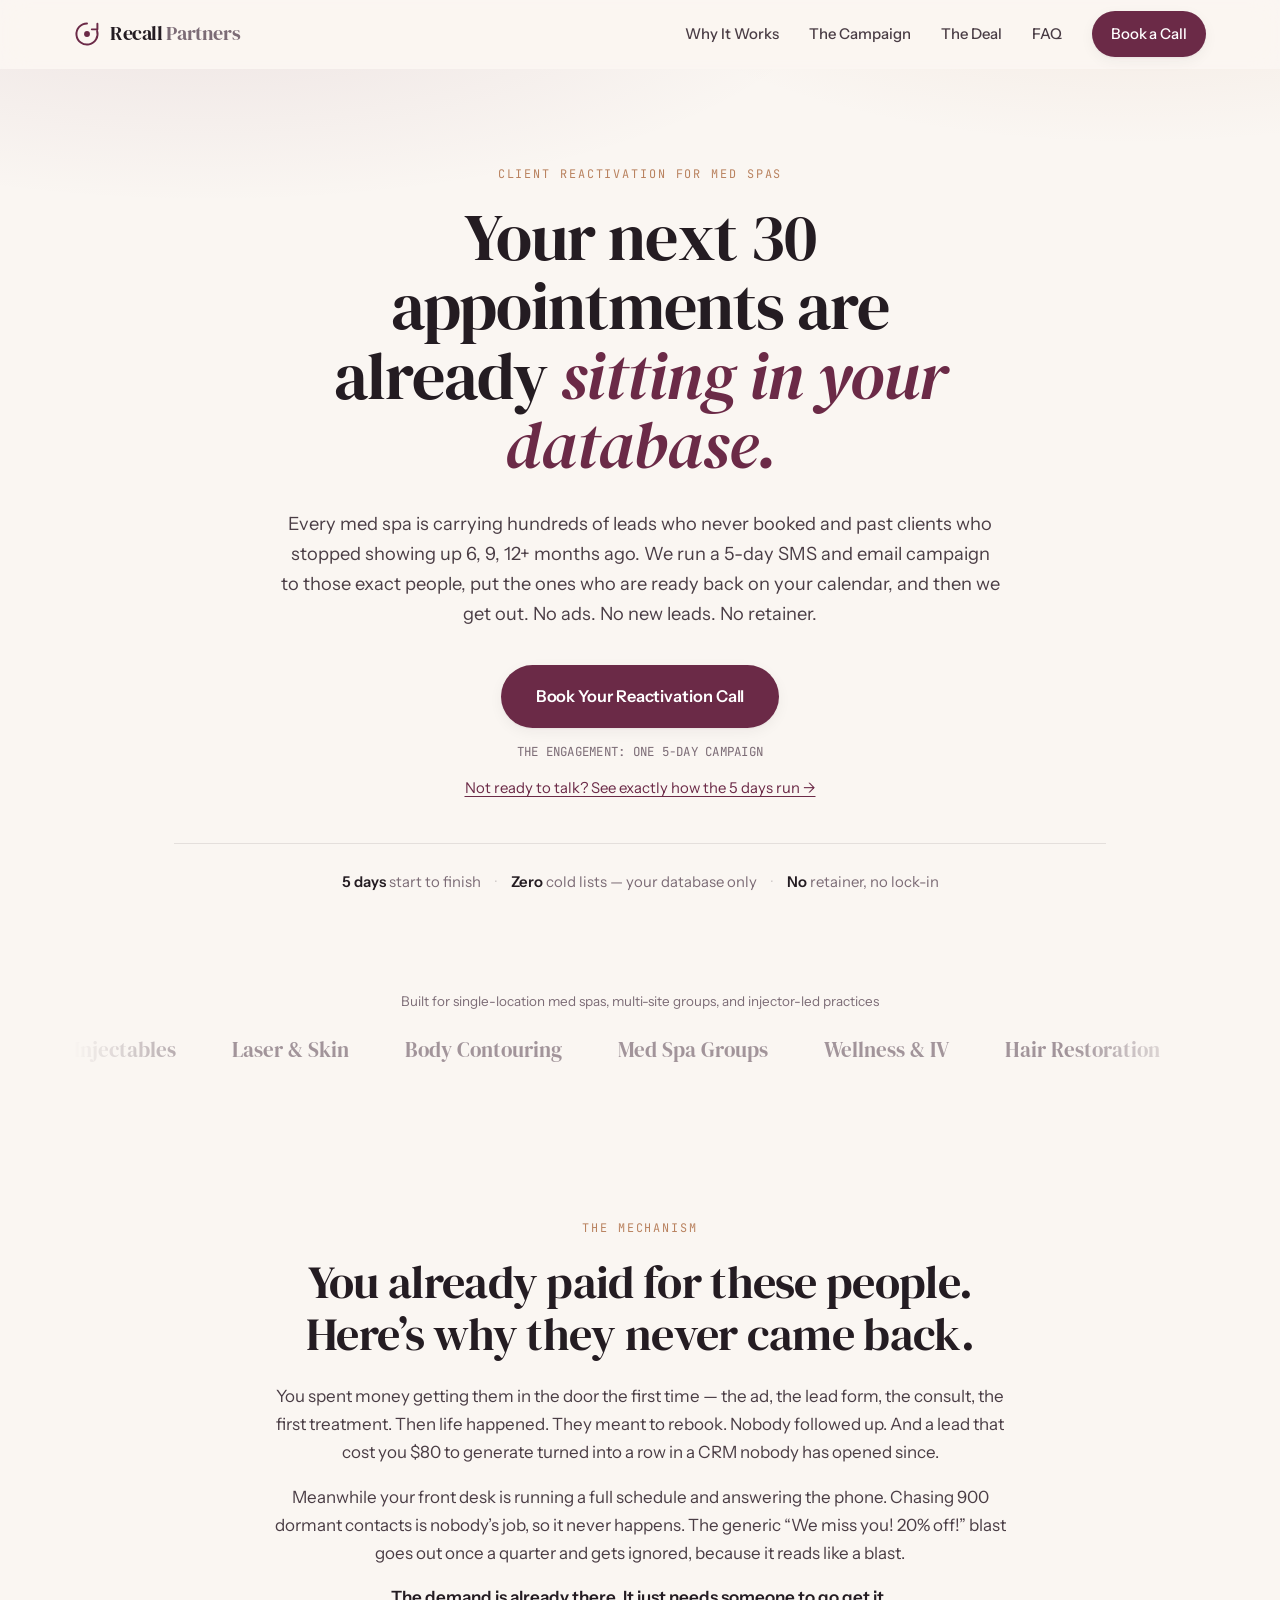
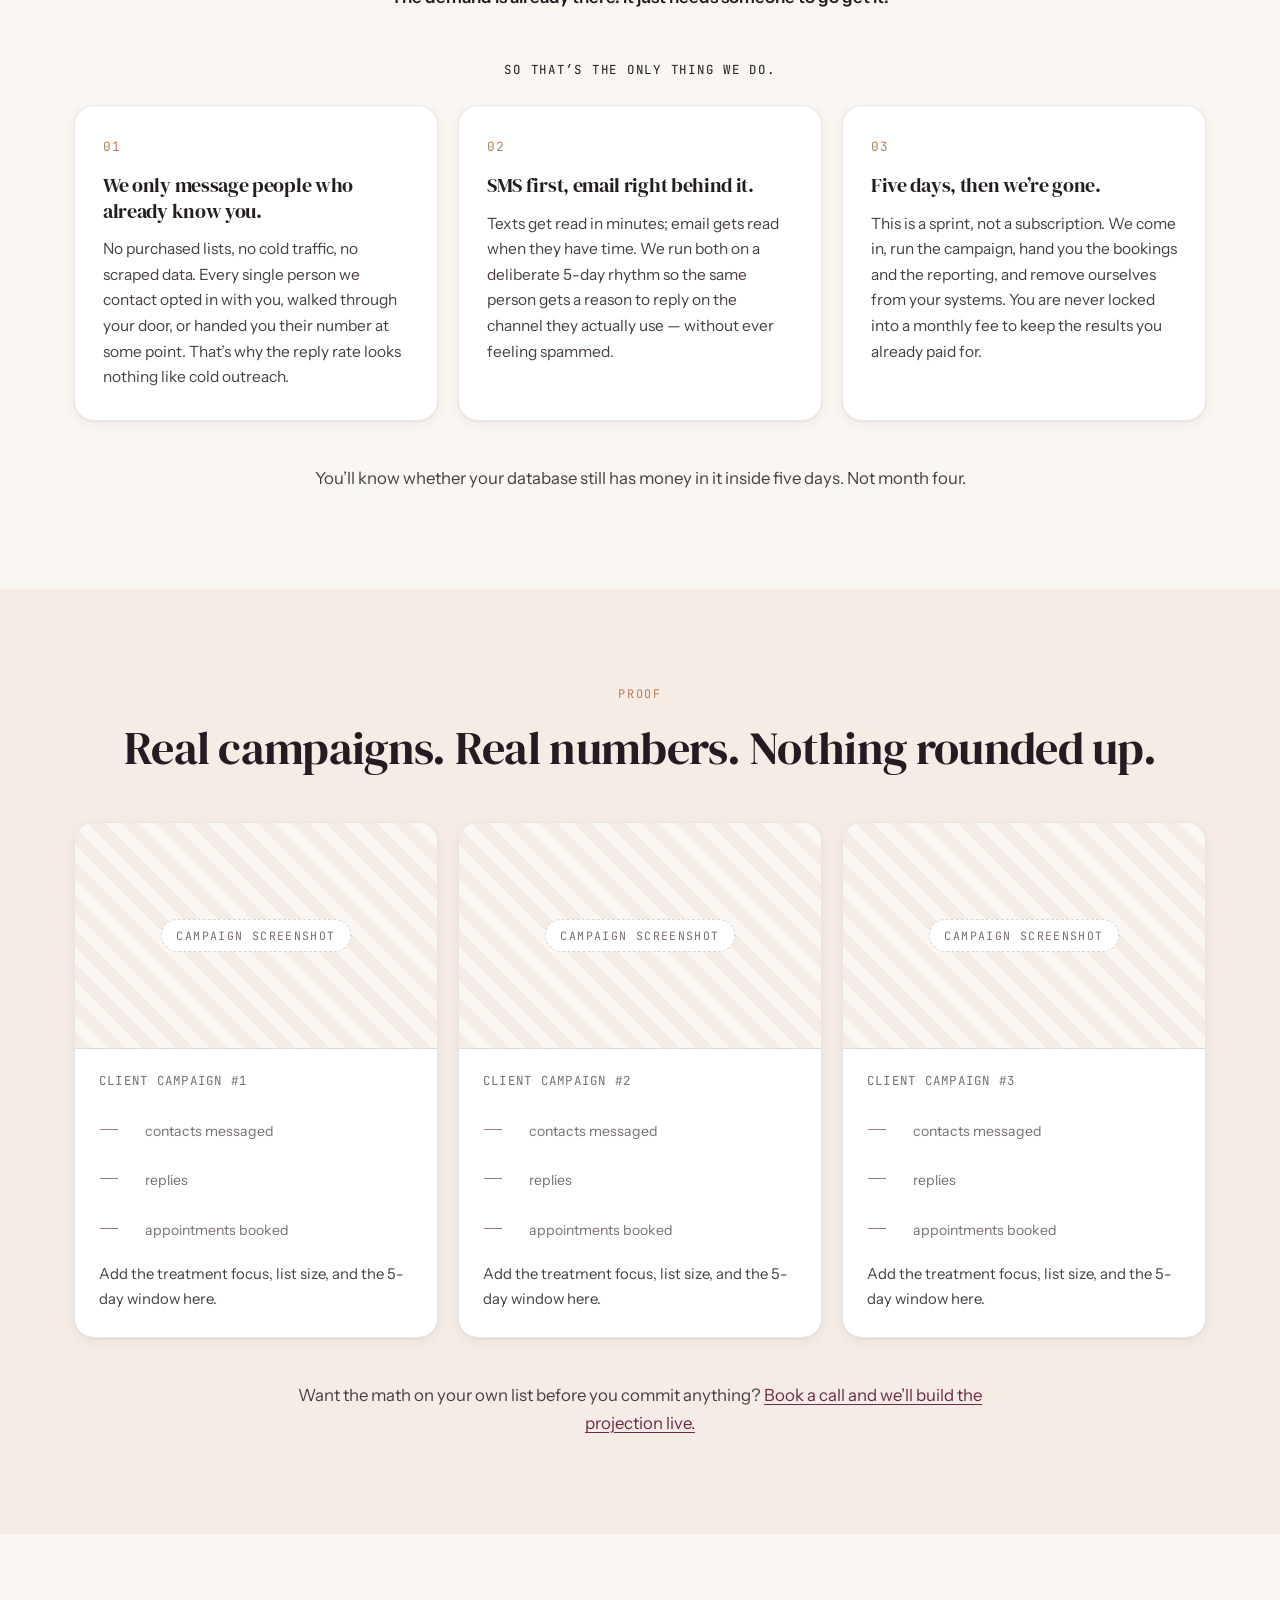
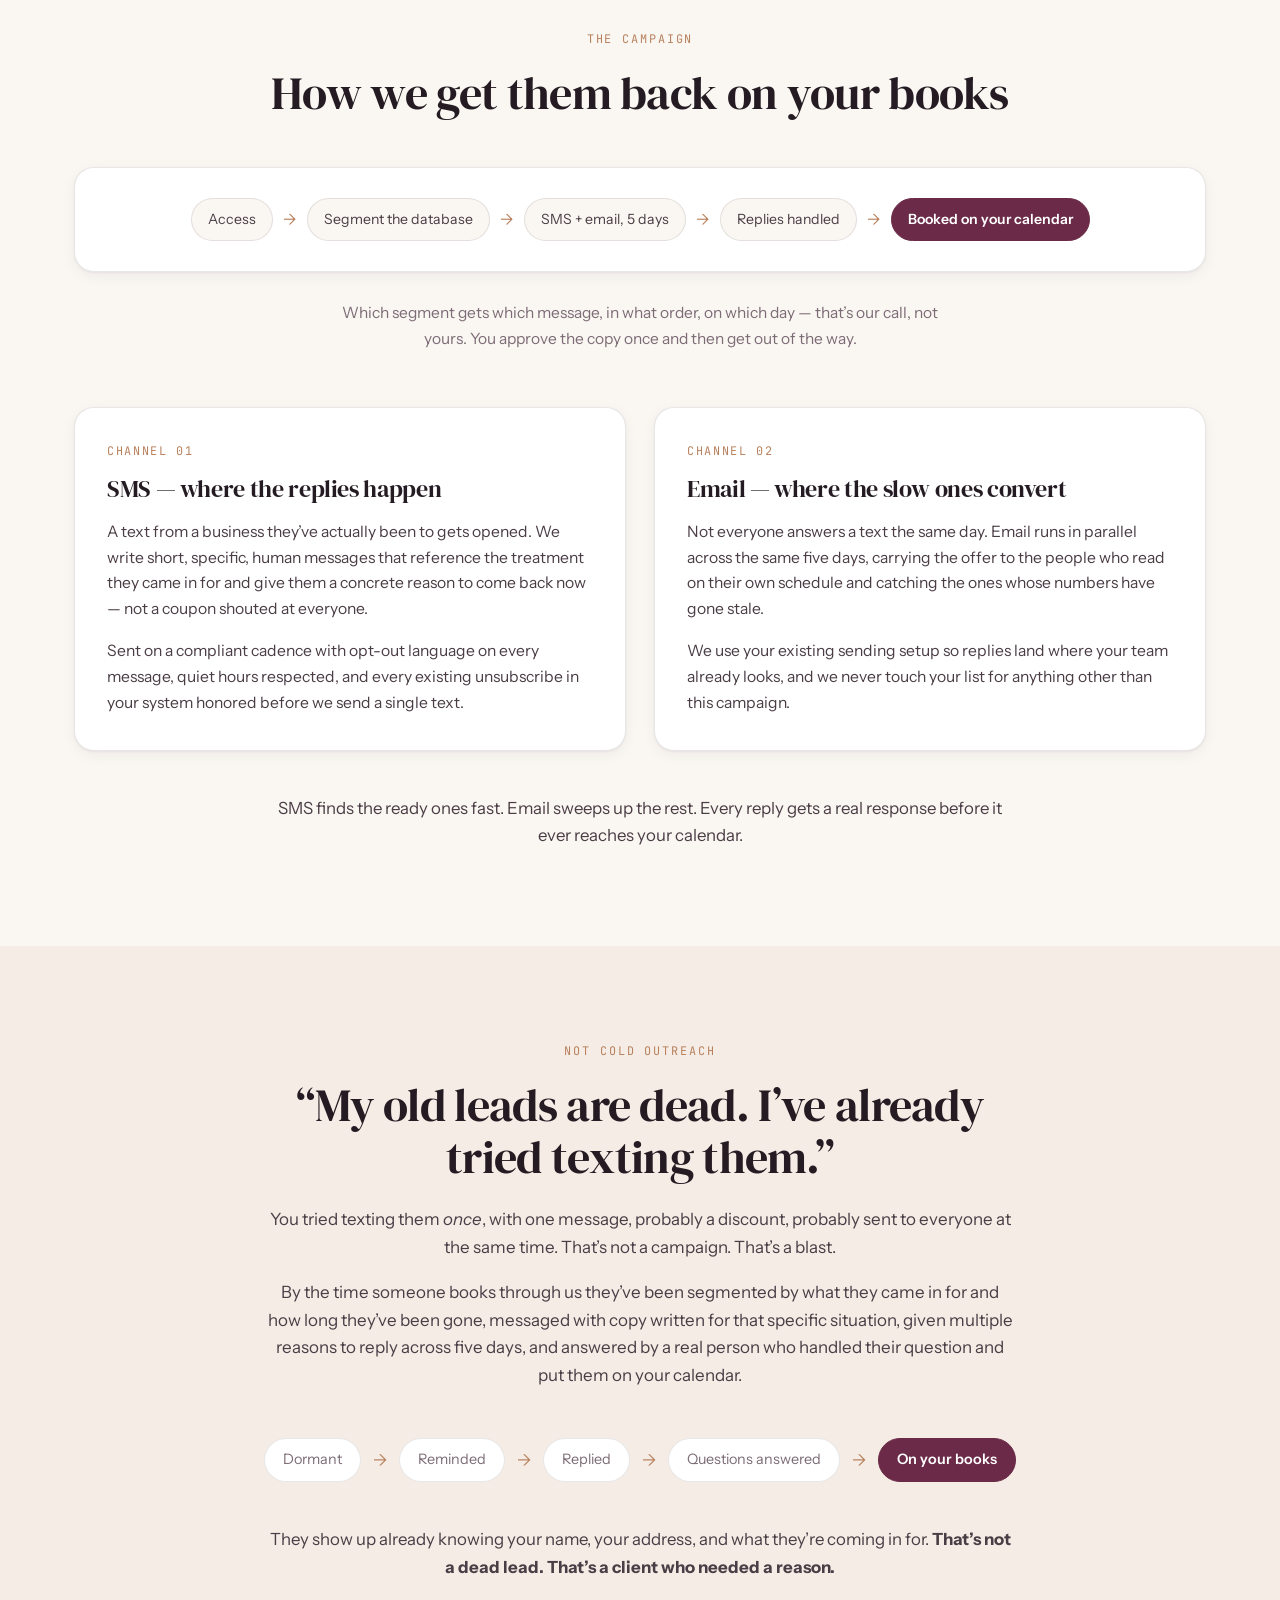
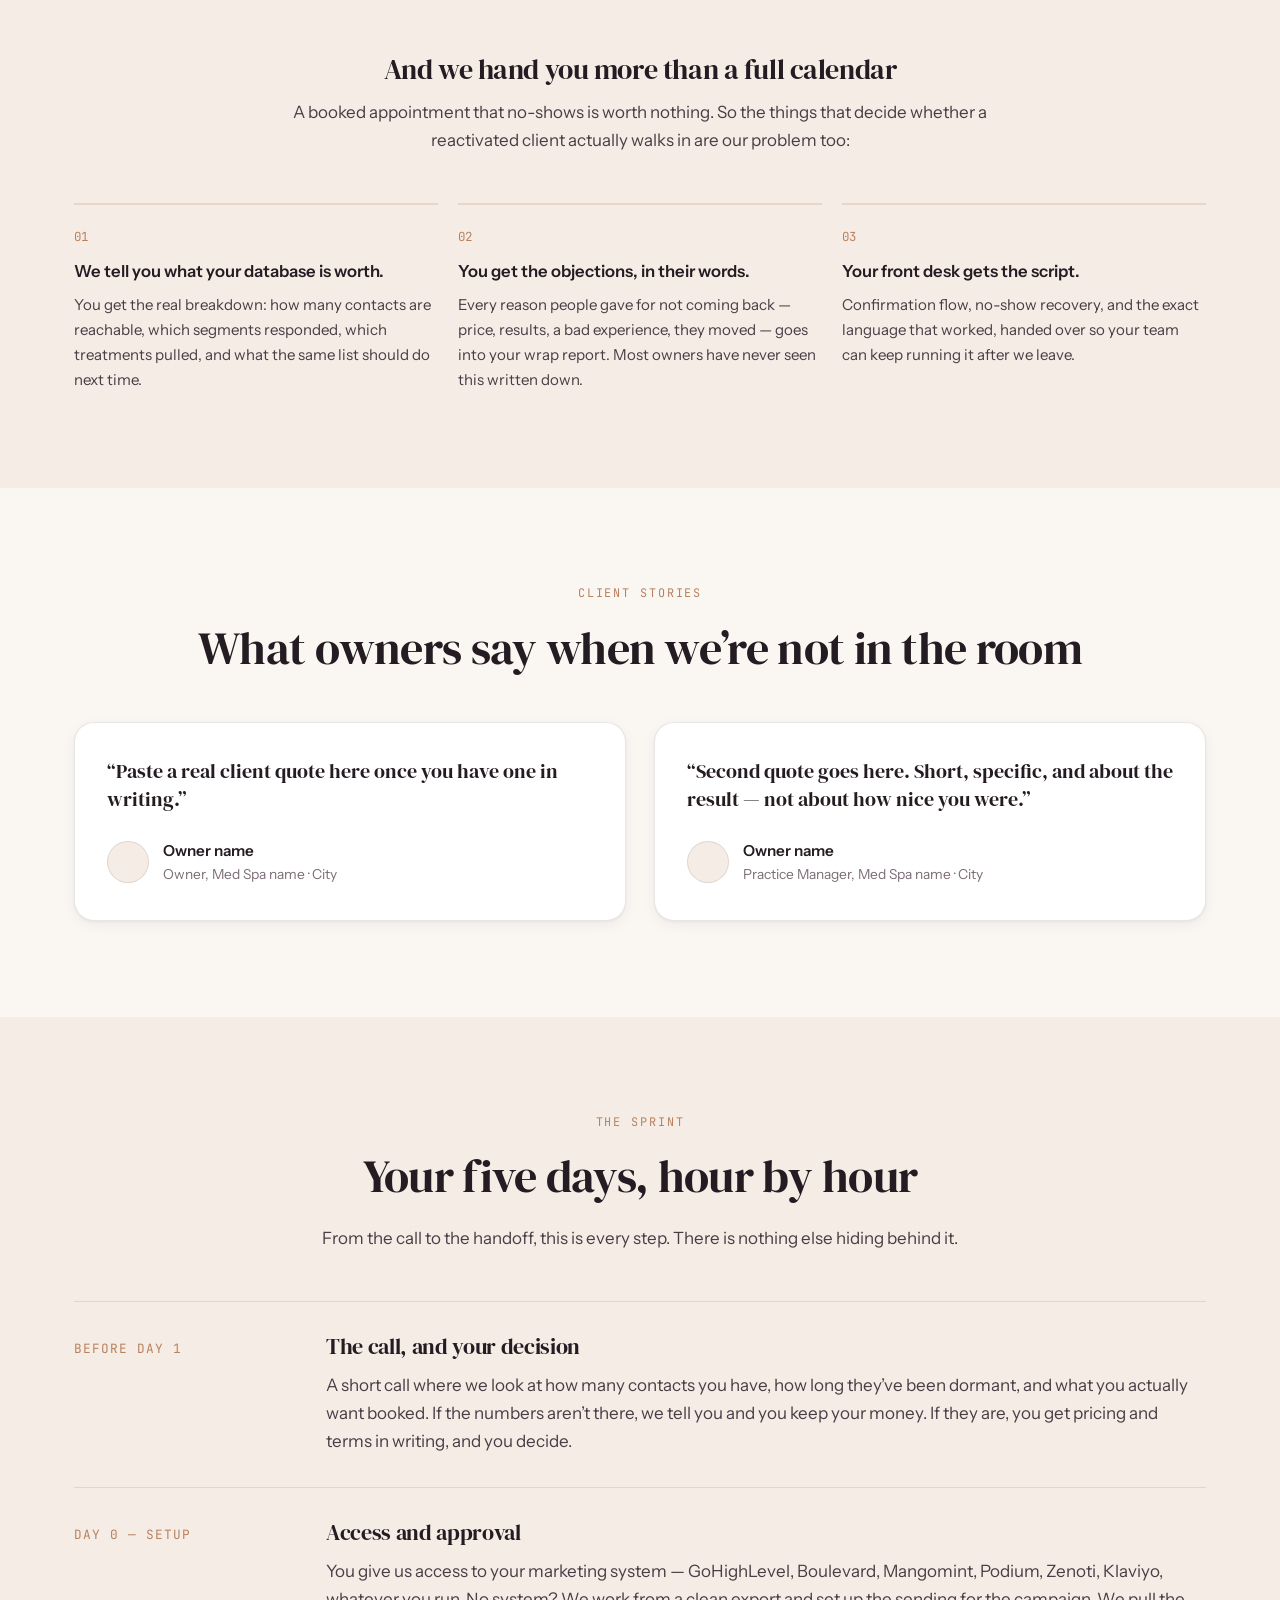
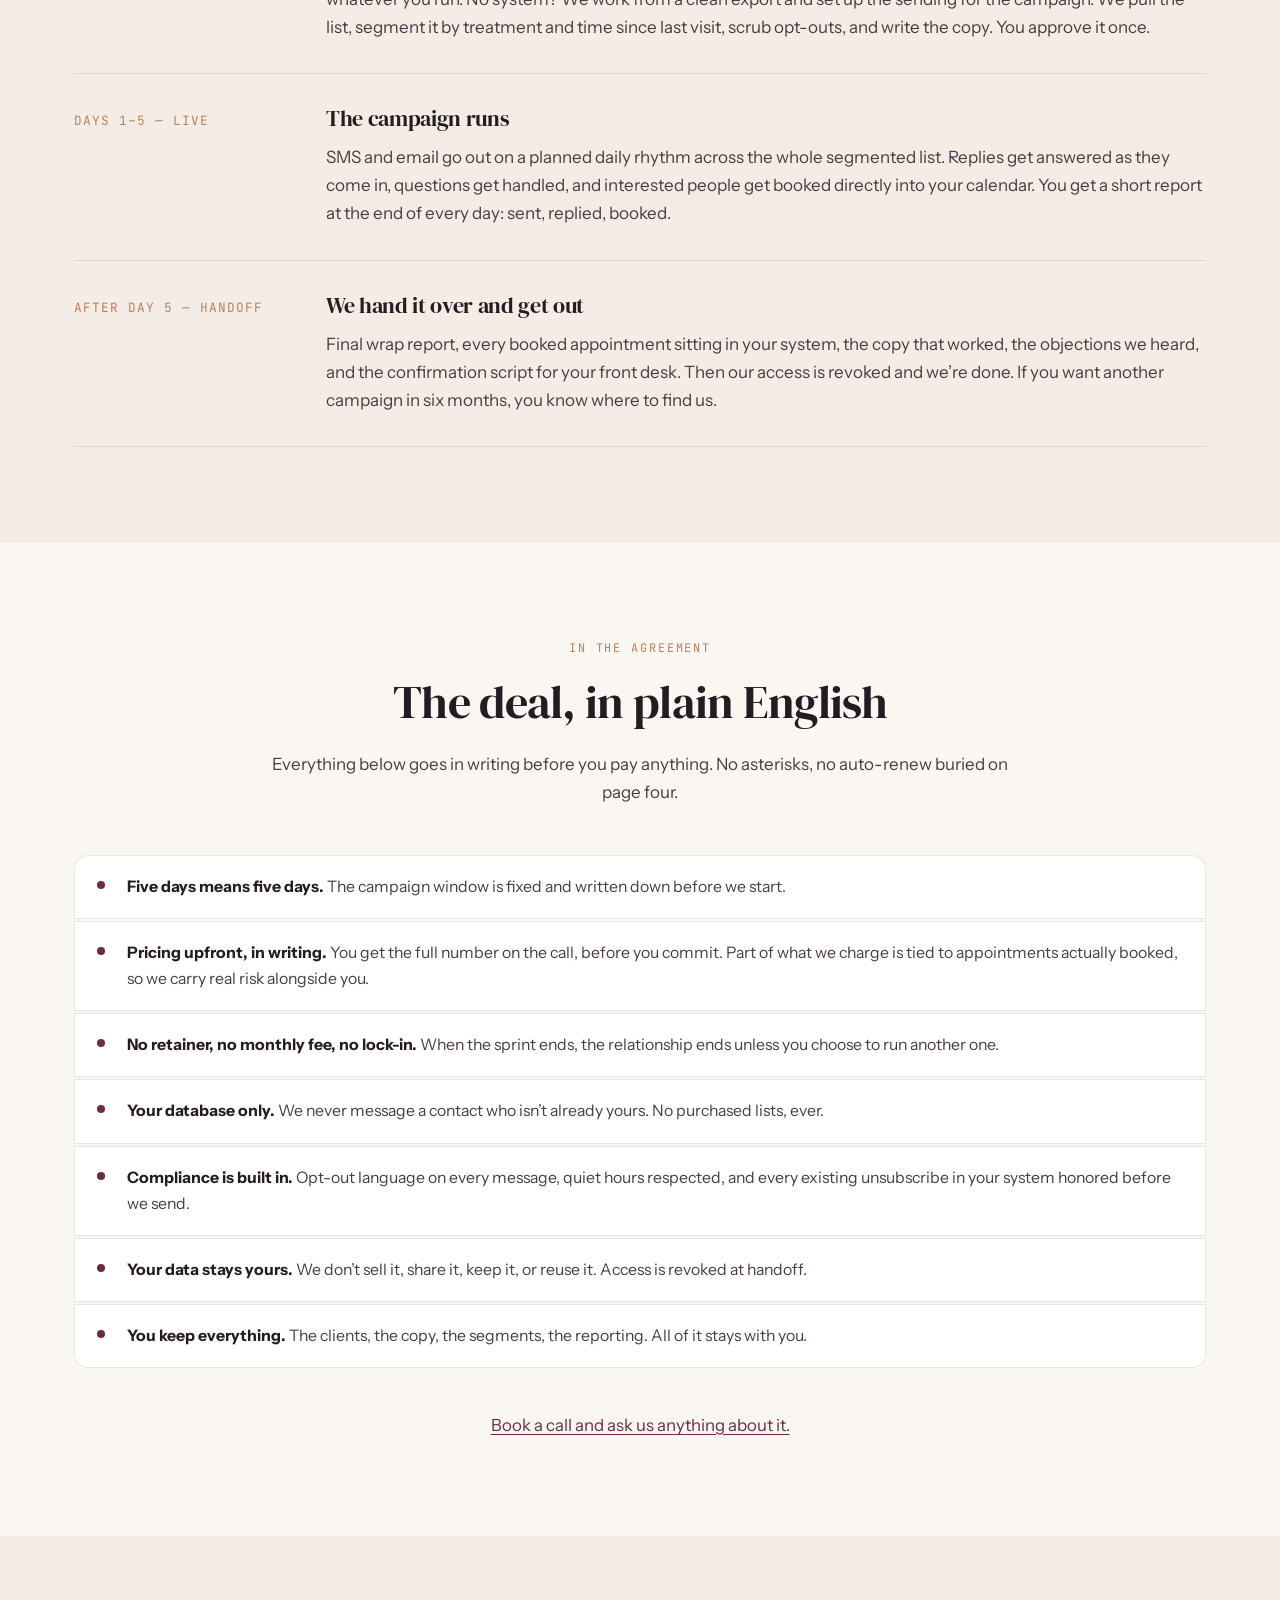
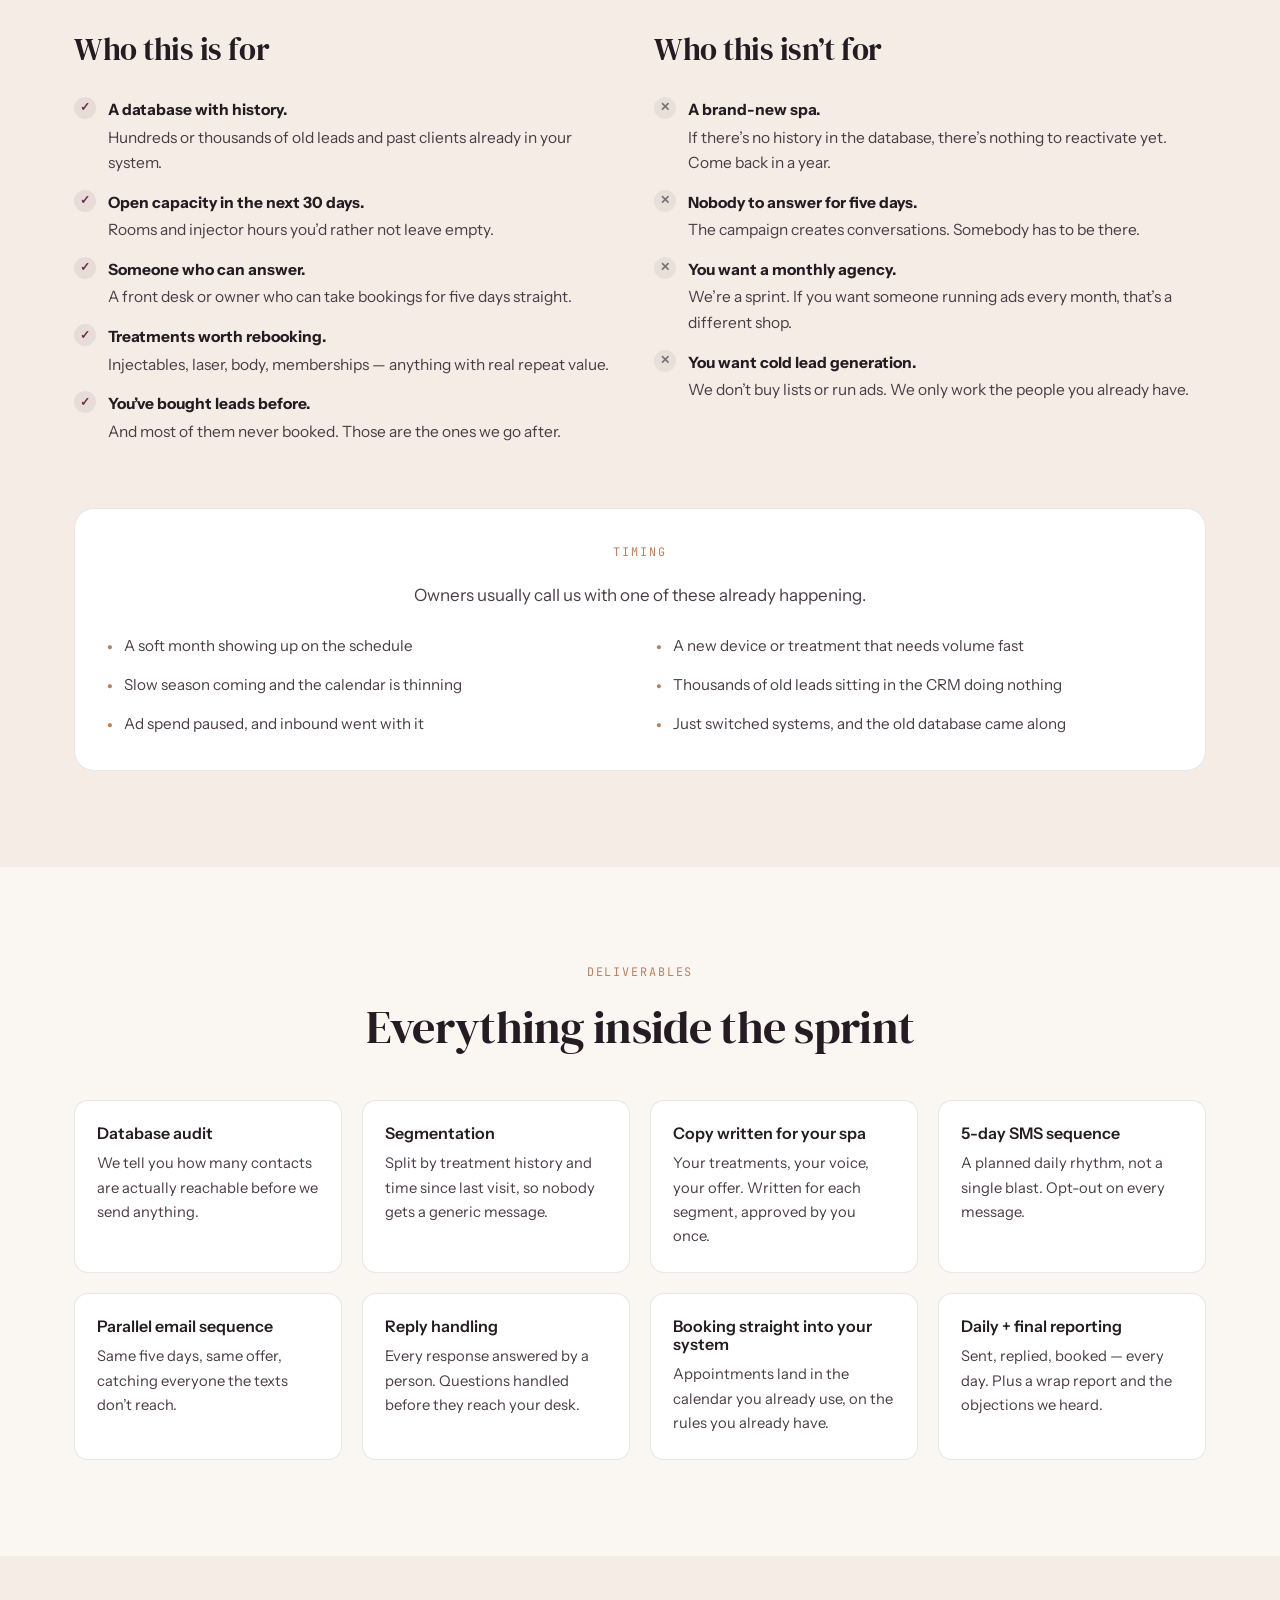
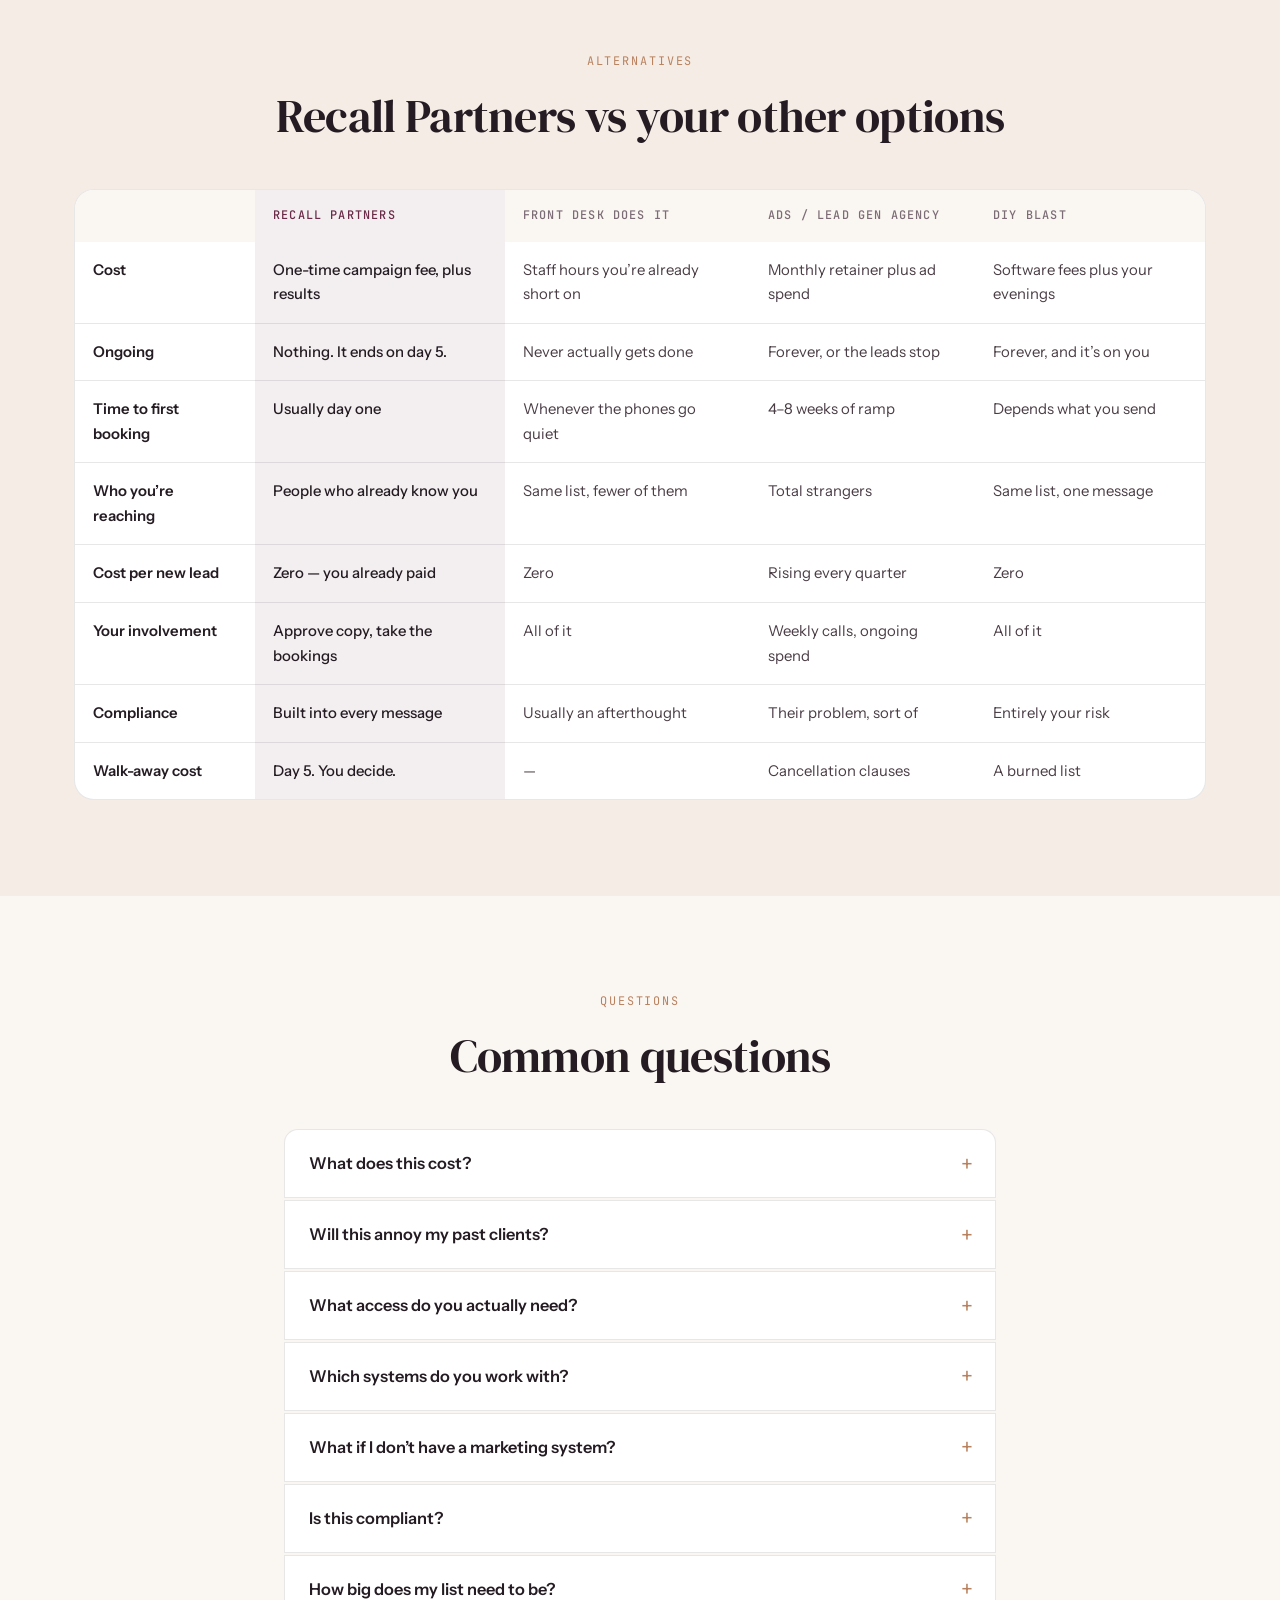
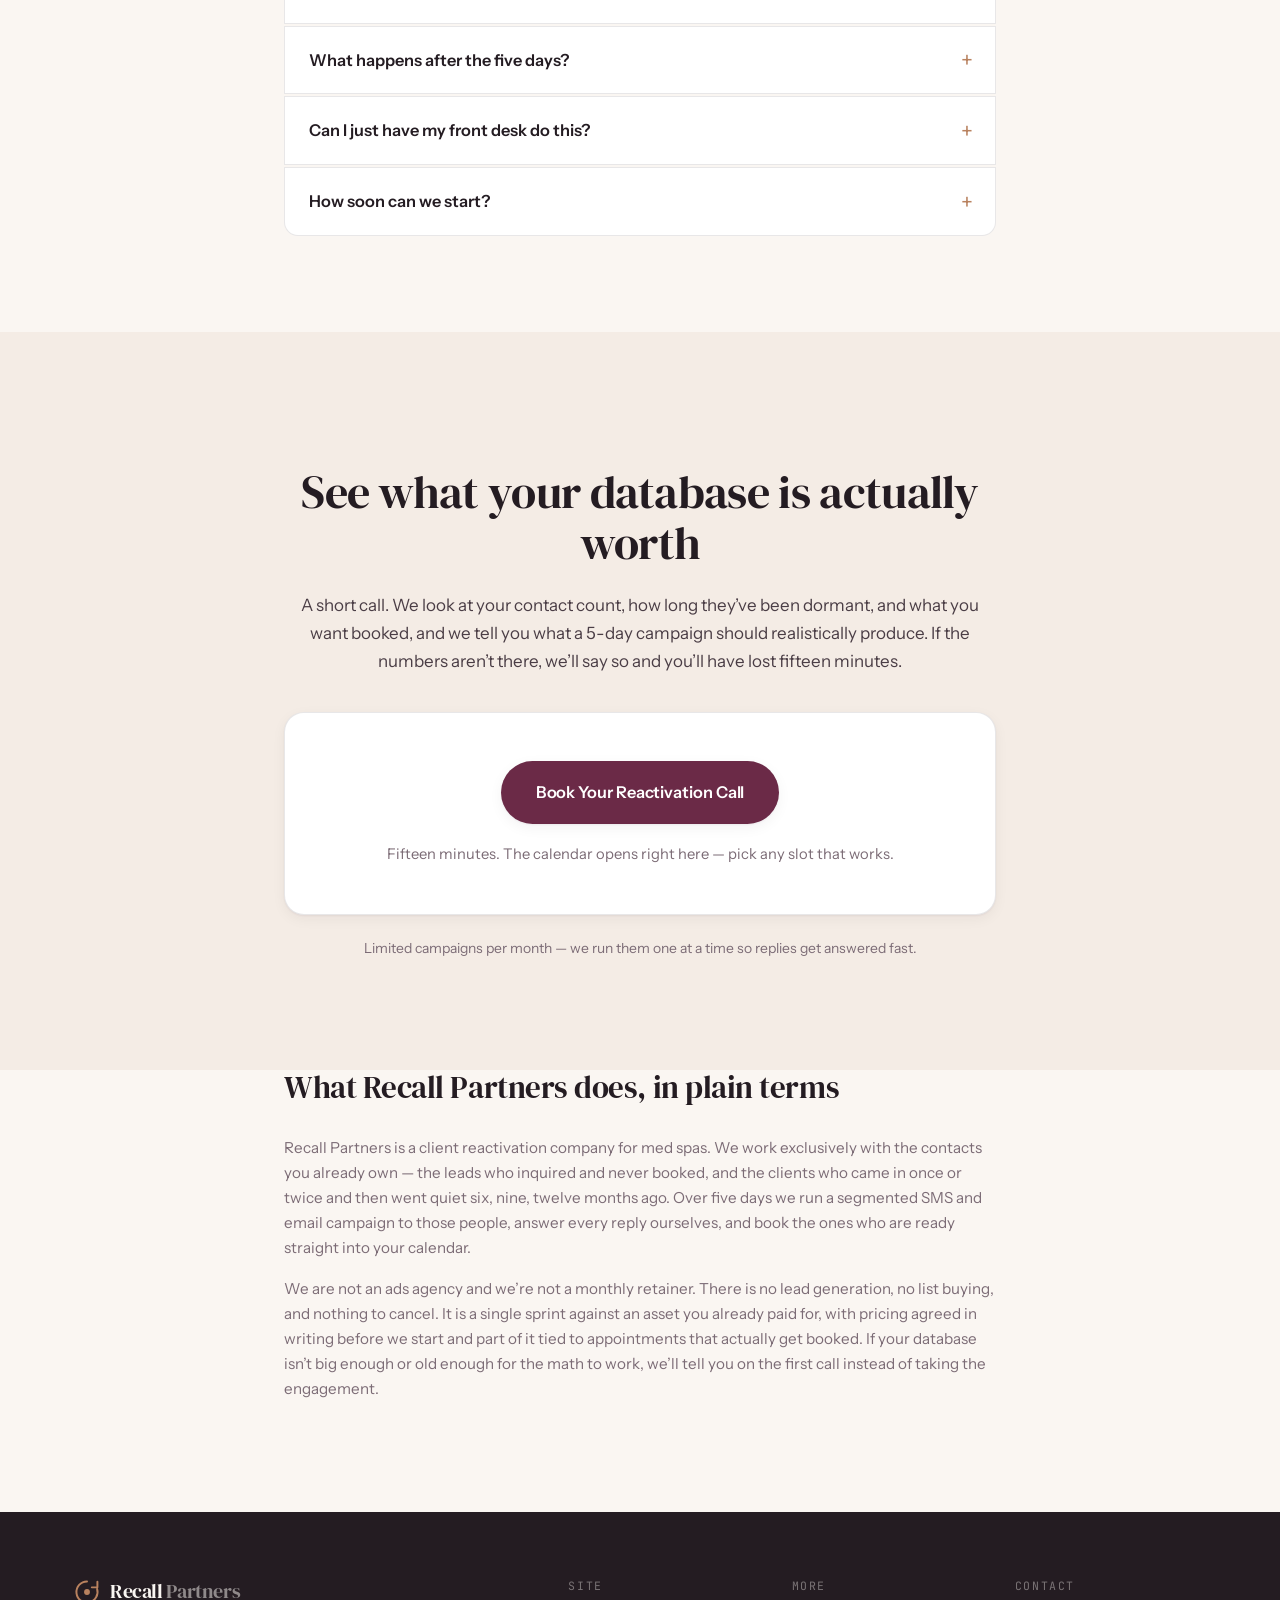
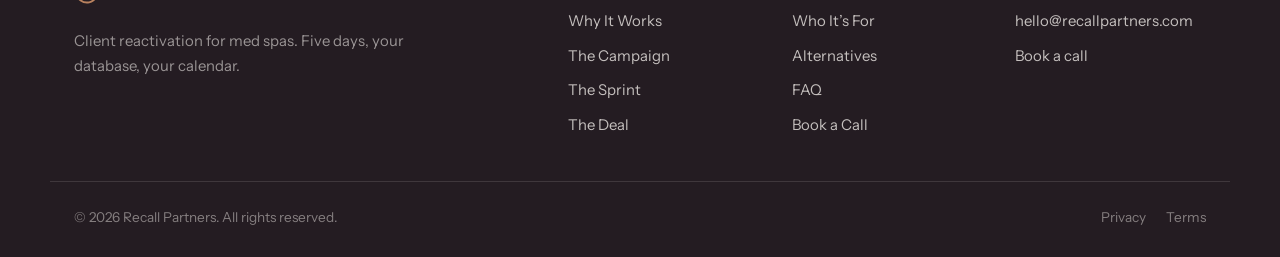
==== index.html @ c59b8d4e "Pad the booking iframe on all four sides Extend the modal inset to left and right so the padding is " ====
<!DOCTYPE html>
<html lang="en">
<head>
<meta charset="utf-8">
<meta name="viewport" content="width=device-width, initial-scale=1, maximum-scale=5">
<title>Recall Partners | Book Your Dormant Clients Back In. In 5 Days.</title>
<meta name="description" content="We run a 5-day SMS and email reactivation campaign to the old leads and lapsed clients already sitting in your med spa's database, and put them back on your books. No retainer. No lock-in.">
<meta name="author" content="Recall Partners">
<meta name="keywords" content="med spa marketing, client reactivation, database reactivation, med spa SMS marketing, lapsed client campaign, medspa appointments, dormant lead reactivation">
<meta name="robots" content="index, follow">
<meta name="theme-color" content="#FAF6F2">

<!-- TODO: replace with your live domain once deployed -->
<link rel="canonical" href="https://recallpartners.com/">
<meta property="og:type" content="website">
<meta property="og:site_name" content="Recall Partners">
<meta property="og:title" content="Recall Partners | Book Your Dormant Clients Back In. In 5 Days.">
<meta property="og:description" content="A 5-day SMS and email campaign to the leads and past clients already in your database. We fill your calendar, then we get out.">
<meta property="og:url" content="https://recallpartners.com/">
<meta name="twitter:card" content="summary_large_image">

<link rel="preconnect" href="https://app.cal.com">
<link rel="preconnect" href="https://fonts.googleapis.com">
<link rel="preconnect" href="https://fonts.gstatic.com" crossorigin>
<link href="https://fonts.googleapis.com/css2?family=DM+Serif+Display:ital@0;1&family=Instrument+Sans:wght@400;500;600;700&family=JetBrains+Mono:wght@400;500&display=swap" rel="stylesheet">
<link rel="stylesheet" href="assets/styles.css">
</head>
<body>

<!-- ============================================================
     NAV
     ============================================================ -->
<nav class="nav" id="nav">
  <div class="nav__inner container">
    <a class="brand" href="#top" aria-label="Recall Partners home">
      <span class="brand__mark" aria-hidden="true">
        <svg viewBox="0 0 32 32" fill="none" xmlns="http://www.w3.org/2000/svg">
          <path d="M16 3a13 13 0 1 0 12.4 9.1" stroke="currentColor" stroke-width="2.4" stroke-linecap="round"/>
          <path d="M28.8 3.4v6.9h-6.9" stroke="currentColor" stroke-width="2.4" stroke-linecap="round" stroke-linejoin="round"/>
          <circle cx="16" cy="16" r="3.6" fill="currentColor"/>
        </svg>
      </span>
      <span class="brand__name">Recall<span class="brand__name-dim">&nbsp;Partners</span></span>
    </a>

    <div class="nav__links" id="navLinks">
      <a href="#mechanism">Why It Works</a>
      <a href="#system">The Campaign</a>
      <a href="#deal">The Deal</a>
      <a href="#faq">FAQ</a>
      <a class="btn btn--sm btn--primary" href="https://cal.com/recallpartners/reactivation-call" data-cal-link="recallpartners/reactivation-call" data-cal-namespace="reactivation-call" data-cal-config='{"layout":"month_view","useSlotsViewOnSmallScreen":"true"}'>Book a Call</a>
    </div>

    <button class="nav__toggle" id="navToggle" aria-label="Toggle menu" aria-expanded="false" aria-controls="navLinks">
      <span></span><span></span><span></span>
    </button>
  </div>
</nav>

<main id="top">

<!-- ============================================================
     HERO
     ============================================================ -->
<header class="hero">
  <div class="hero__glow" aria-hidden="true"></div>
  <div class="container hero__inner">
    <div class="eyebrow reveal">Client Reactivation for Med Spas</div>

    <h1 class="hero__title reveal">
      Your next 30 appointments are already
      <span class="accent-serif">sitting in your database.</span>
    </h1>

    <p class="hero__sub reveal">
      Every med spa is carrying hundreds of leads who never booked and past clients who
      stopped showing up 6, 9, 12+ months ago. We run a 5-day SMS and email campaign to
      those exact people, put the ones who are ready back on your calendar, and then we
      get out. No ads. No new leads. No retainer.
    </p>

    <div class="hero__cta reveal">
      <a class="btn btn--primary btn--lg" href="https://cal.com/recallpartners/reactivation-call" data-cal-link="recallpartners/reactivation-call" data-cal-namespace="reactivation-call" data-cal-config='{"layout":"month_view","useSlotsViewOnSmallScreen":"true"}'>Book Your Reactivation Call</a>
      <span class="hero__cta-note">The engagement: one 5-day campaign</span>
      <a class="hero__link" href="#system">Not ready to talk? See exactly how the 5 days run &rarr;</a>
    </div>

    <div class="hero__stats reveal">
      <span><b>5 days</b> start to finish</span>
      <span class="dot">&middot;</span>
      <span><b>Zero</b> cold lists &mdash; your database only</span>
      <span class="dot">&middot;</span>
      <span><b>No</b> retainer, no lock-in</span>
    </div>
  </div>
</header>

<!-- ============================================================
     SOCIAL PROOF MARQUEE  [PLACEHOLDER]
     Replace the span text below with real client names once you
     have permission to use them. Delete this whole block until then.
     ============================================================ -->
<div class="marquee-wrap">
  <div class="container">
    <div class="marquee-label">Built for single-location med spas, multi-site groups, and injector-led practices</div>
    <div class="marquee marqueeMask">
      <div class="marquee__track">
        <span>Injectables</span><span>Laser &amp; Skin</span><span>Body Contouring</span>
        <span>Med Spa Groups</span><span>Wellness &amp; IV</span><span>Hair Restoration</span>
        <span>Injectables</span><span>Laser &amp; Skin</span><span>Body Contouring</span>
        <span>Med Spa Groups</span><span>Wellness &amp; IV</span><span>Hair Restoration</span>
      </div>
    </div>
  </div>
</div>

<!-- ============================================================
     THE MECHANISM
     ============================================================ -->
<section class="section" id="mechanism">
  <div class="container">
    <div class="section__head narrow reveal">
      <div class="eyebrow">The Mechanism</div>
      <h2>You already paid for these people. Here&rsquo;s why they never came back.</h2>
      <p class="lede">
        You spent money getting them in the door the first time &mdash; the ad, the lead form,
        the consult, the first treatment. Then life happened. They meant to rebook. Nobody
        followed up. And a lead that cost you $80 to generate turned into a row in a CRM
        nobody has opened since.
      </p>
      <p class="lede">
        Meanwhile your front desk is running a full schedule and answering the phone.
        Chasing 900 dormant contacts is nobody&rsquo;s job, so it never happens. The generic
        &ldquo;We miss you! 20% off!&rdquo; blast goes out once a quarter and gets ignored,
        because it reads like a blast.
      </p>
      <p class="lede strong">
        The demand is already there. It just needs someone to go get it.
      </p>
    </div>

    <div class="mechanism__label reveal">So that&rsquo;s the only thing we do.</div>

    <div class="grid grid--3">
      <article class="card card--num reveal">
        <div class="card__num">01</div>
        <h3>We only message people who already know you.</h3>
        <p>
          No purchased lists, no cold traffic, no scraped data. Every single person we
          contact opted in with you, walked through your door, or handed you their number
          at some point. That&rsquo;s why the reply rate looks nothing like cold outreach.
        </p>
      </article>

      <article class="card card--num reveal">
        <div class="card__num">02</div>
        <h3>SMS first, email right behind it.</h3>
        <p>
          Texts get read in minutes; email gets read when they have time. We run both on a
          deliberate 5-day rhythm so the same person gets a reason to reply on the channel
          they actually use &mdash; without ever feeling spammed.
        </p>
      </article>

      <article class="card card--num reveal">
        <div class="card__num">03</div>
        <h3>Five days, then we&rsquo;re gone.</h3>
        <p>
          This is a sprint, not a subscription. We come in, run the campaign, hand you the
          bookings and the reporting, and remove ourselves from your systems. You are never
          locked into a monthly fee to keep the results you already paid for.
        </p>
      </article>
    </div>

    <p class="section__kicker reveal">
      You&rsquo;ll know whether your database still has money in it inside five days. Not month four.
    </p>
  </div>
</section>

<!-- ============================================================
     PROOF  [PLACEHOLDER — see README]
     ============================================================ -->
<section class="section section--alt" id="proof">
  <div class="container">
    <div class="section__head reveal">
      <div class="eyebrow">Proof</div>
      <h2>Real campaigns. Real numbers. Nothing rounded up.</h2>
    </div>

    <!-- PLACEHOLDER: swap each card for a real campaign + screenshot.
         Do not publish invented numbers. -->
    <div class="grid grid--3">
      <article class="proof-card reveal is-placeholder">
        <div class="proof-card__shot">
          <span class="placeholder-tag">Campaign screenshot</span>
        </div>
        <div class="proof-card__body">
          <div class="proof-card__name">Client campaign #1</div>
          <div class="proof-stats">
            <div><span class="proof-stats__n">&mdash;</span><span>contacts messaged</span></div>
            <div><span class="proof-stats__n">&mdash;</span><span>replies</span></div>
            <div><span class="proof-stats__n">&mdash;</span><span>appointments booked</span></div>
          </div>
          <p>Add the treatment focus, list size, and the 5-day window here.</p>
        </div>
      </article>

      <article class="proof-card reveal is-placeholder">
        <div class="proof-card__shot">
          <span class="placeholder-tag">Campaign screenshot</span>
        </div>
        <div class="proof-card__body">
          <div class="proof-card__name">Client campaign #2</div>
          <div class="proof-stats">
            <div><span class="proof-stats__n">&mdash;</span><span>contacts messaged</span></div>
            <div><span class="proof-stats__n">&mdash;</span><span>replies</span></div>
            <div><span class="proof-stats__n">&mdash;</span><span>appointments booked</span></div>
          </div>
          <p>Add the treatment focus, list size, and the 5-day window here.</p>
        </div>
      </article>

      <article class="proof-card reveal is-placeholder">
        <div class="proof-card__shot">
          <span class="placeholder-tag">Campaign screenshot</span>
        </div>
        <div class="proof-card__body">
          <div class="proof-card__name">Client campaign #3</div>
          <div class="proof-stats">
            <div><span class="proof-stats__n">&mdash;</span><span>contacts messaged</span></div>
            <div><span class="proof-stats__n">&mdash;</span><span>replies</span></div>
            <div><span class="proof-stats__n">&mdash;</span><span>appointments booked</span></div>
          </div>
          <p>Add the treatment focus, list size, and the 5-day window here.</p>
        </div>
      </article>
    </div>

    <p class="section__kicker reveal">
      Want the math on your own list before you commit anything?
      <a href="https://cal.com/recallpartners/reactivation-call" data-cal-link="recallpartners/reactivation-call" data-cal-namespace="reactivation-call" data-cal-config='{"layout":"month_view","useSlotsViewOnSmallScreen":"true"}'>Book a call and we&rsquo;ll build the projection live.</a>
    </p>
  </div>
</section>

<!-- ============================================================
     THE SYSTEM
     ============================================================ -->
<section class="section" id="system">
  <div class="container">
    <div class="section__head narrow reveal">
      <div class="eyebrow">The Campaign</div>
      <h2>How we get them back on your books</h2>
    </div>

    <div class="flow reveal" role="list">
      <div class="flow__step" role="listitem"><span>Access</span></div>
      <div class="flow__arrow" aria-hidden="true">&rarr;</div>
      <div class="flow__step" role="listitem"><span>Segment the database</span></div>
      <div class="flow__arrow" aria-hidden="true">&rarr;</div>
      <div class="flow__step" role="listitem"><span>SMS + email, 5 days</span></div>
      <div class="flow__arrow" aria-hidden="true">&rarr;</div>
      <div class="flow__step" role="listitem"><span>Replies handled</span></div>
      <div class="flow__arrow" aria-hidden="true">&rarr;</div>
      <div class="flow__step flow__step--end" role="listitem"><span>Booked on your calendar</span></div>
    </div>

    <p class="section__note reveal">
      Which segment gets which message, in what order, on which day &mdash; that&rsquo;s our call, not
      yours. You approve the copy once and then get out of the way.
    </p>

    <div class="grid grid--2 gap-lg">
      <article class="channel reveal">
        <div class="channel__tag">Channel 01</div>
        <h3>SMS &mdash; where the replies happen</h3>
        <p>
          A text from a business they&rsquo;ve actually been to gets opened. We write short,
          specific, human messages that reference the treatment they came in for and give
          them a concrete reason to come back now &mdash; not a coupon shouted at everyone.
        </p>
        <p>
          Sent on a compliant cadence with opt-out language on every message, quiet hours
          respected, and every existing unsubscribe in your system honored before we send
          a single text.
        </p>
      </article>

      <article class="channel reveal">
        <div class="channel__tag">Channel 02</div>
        <h3>Email &mdash; where the slow ones convert</h3>
        <p>
          Not everyone answers a text the same day. Email runs in parallel across the same
          five days, carrying the offer to the people who read on their own schedule and
          catching the ones whose numbers have gone stale.
        </p>
        <p>
          We use your existing sending setup so replies land where your team already looks,
          and we never touch your list for anything other than this campaign.
        </p>
      </article>
    </div>

    <p class="section__kicker reveal">
      SMS finds the ready ones fast. Email sweeps up the rest. Every reply gets a real
      response before it ever reaches your calendar.
    </p>
  </div>
</section>

<!-- ============================================================
     COLD, BUT NOT REALLY
     ============================================================ -->
<section class="section section--alt" id="warm">
  <div class="container">
    <div class="section__head narrow reveal">
      <div class="eyebrow">Not Cold Outreach</div>
      <h2>&ldquo;My old leads are dead. I&rsquo;ve already tried texting them.&rdquo;</h2>
      <p class="lede">
        You tried texting them <em>once</em>, with one message, probably a discount, probably
        sent to everyone at the same time. That&rsquo;s not a campaign. That&rsquo;s a blast.
      </p>
      <p class="lede">
        By the time someone books through us they&rsquo;ve been segmented by what they came in
        for and how long they&rsquo;ve been gone, messaged with copy written for that specific
        situation, given multiple reasons to reply across five days, and answered by a real
        person who handled their question and put them on your calendar.
      </p>
    </div>

    <div class="chain reveal" role="list">
      <span role="listitem">Dormant</span>
      <i aria-hidden="true">&rarr;</i>
      <span role="listitem">Reminded</span>
      <i aria-hidden="true">&rarr;</i>
      <span role="listitem">Replied</span>
      <i aria-hidden="true">&rarr;</i>
      <span role="listitem">Questions answered</span>
      <i aria-hidden="true">&rarr;</i>
      <span role="listitem" class="chain__end">On your books</span>
    </div>

    <p class="section__kicker reveal">
      They show up already knowing your name, your address, and what they&rsquo;re coming in for.
      <b>That&rsquo;s not a dead lead. That&rsquo;s a client who needed a reason.</b>
    </p>

    <div class="section__head narrow reveal mt-xl">
      <h3 class="h3-lead">And we hand you more than a full calendar</h3>
      <p class="lede">
        A booked appointment that no-shows is worth nothing. So the things that decide
        whether a reactivated client actually walks in are our problem too:
      </p>
    </div>

    <div class="grid grid--3">
      <article class="mini reveal">
        <div class="mini__num">01</div>
        <div class="mini__title">We tell you what your database is worth.</div>
        <p>
          You get the real breakdown: how many contacts are reachable, which segments
          responded, which treatments pulled, and what the same list should do next time.
        </p>
      </article>
      <article class="mini reveal">
        <div class="mini__num">02</div>
        <div class="mini__title">You get the objections, in their words.</div>
        <p>
          Every reason people gave for not coming back &mdash; price, results, a bad
          experience, they moved &mdash; goes into your wrap report. Most owners have never
          seen this written down.
        </p>
      </article>
      <article class="mini reveal">
        <div class="mini__num">03</div>
        <div class="mini__title">Your front desk gets the script.</div>
        <p>
          Confirmation flow, no-show recovery, and the exact language that worked, handed
          over so your team can keep running it after we leave.
        </p>
      </article>
    </div>
  </div>
</section>

<!-- ============================================================
     TESTIMONIALS  [PLACEHOLDER]
     ============================================================ -->
<section class="section" id="stories">
  <div class="container">
    <div class="section__head reveal">
      <div class="eyebrow">Client Stories</div>
      <h2>What owners say when we&rsquo;re not in the room</h2>
    </div>

    <!-- PLACEHOLDER: replace with real quotes + names + spa names, with permission. -->
    <div class="grid grid--2 gap-lg">
      <blockquote class="quote reveal is-placeholder">
        <p>&ldquo;Paste a real client quote here once you have one in writing.&rdquo;</p>
        <footer>
          <span class="quote__avatar" aria-hidden="true"></span>
          <span>
            <span class="quote__name">Owner name</span>
            <span class="quote__role">Owner, Med Spa name &middot; City</span>
          </span>
        </footer>
      </blockquote>

      <blockquote class="quote reveal is-placeholder">
        <p>&ldquo;Second quote goes here. Short, specific, and about the result &mdash; not about how nice you were.&rdquo;</p>
        <footer>
          <span class="quote__avatar" aria-hidden="true"></span>
          <span>
            <span class="quote__name">Owner name</span>
            <span class="quote__role">Practice Manager, Med Spa name &middot; City</span>
          </span>
        </footer>
      </blockquote>
    </div>
  </div>
</section>

<!-- ============================================================
     THE SPRINT TIMELINE
     ============================================================ -->
<section class="section section--alt" id="sprint">
  <div class="container">
    <div class="section__head narrow reveal">
      <div class="eyebrow">The Sprint</div>
      <h2>Your five days, hour by hour</h2>
      <p class="lede">
        From the call to the handoff, this is every step. There is nothing else hiding
        behind it.
      </p>
    </div>

    <ol class="timeline">
      <li class="timeline__item reveal">
        <div class="timeline__when">Before Day 1</div>
        <div class="timeline__body">
          <h3>The call, and your decision</h3>
          <p>
            A short call where we look at how many contacts you have, how long they&rsquo;ve
            been dormant, and what you actually want booked. If the numbers aren&rsquo;t there,
            we tell you and you keep your money. If they are, you get pricing and terms in
            writing, and you decide.
          </p>
        </div>
      </li>

      <li class="timeline__item reveal">
        <div class="timeline__when">Day 0 &mdash; Setup</div>
        <div class="timeline__body">
          <h3>Access and approval</h3>
          <p>
            You give us access to your marketing system &mdash; GoHighLevel, Boulevard,
            Mangomint, Podium, Zenoti, Klaviyo, whatever you run. No system? We work from a
            clean export and set up the sending for the campaign. We pull the list, segment
            it by treatment and time since last visit, scrub opt-outs, and write the copy.
            You approve it once.
          </p>
        </div>
      </li>

      <li class="timeline__item reveal">
        <div class="timeline__when">Days 1&ndash;5 &mdash; Live</div>
        <div class="timeline__body">
          <h3>The campaign runs</h3>
          <p>
            SMS and email go out on a planned daily rhythm across the whole segmented list.
            Replies get answered as they come in, questions get handled, and interested
            people get booked directly into your calendar. You get a short report at the end
            of every day: sent, replied, booked.
          </p>
        </div>
      </li>

      <li class="timeline__item reveal">
        <div class="timeline__when">After Day 5 &mdash; Handoff</div>
        <div class="timeline__body">
          <h3>We hand it over and get out</h3>
          <p>
            Final wrap report, every booked appointment sitting in your system, the copy
            that worked, the objections we heard, and the confirmation script for your front
            desk. Then our access is revoked and we&rsquo;re done. If you want another campaign
            in six months, you know where to find us.
          </p>
        </div>
      </li>
    </ol>
  </div>
</section>

<!-- ============================================================
     THE DEAL / GUARANTEE
     ============================================================ -->
<section class="section" id="deal">
  <div class="container">
    <div class="section__head narrow reveal">
      <div class="eyebrow">In The Agreement</div>
      <h2>The deal, in plain English</h2>
      <p class="lede">
        Everything below goes in writing before you pay anything. No asterisks, no
        auto-renew buried on page four.
      </p>
    </div>

    <ul class="checklist reveal">
      <li><b>Five days means five days.</b> The campaign window is fixed and written down before we start.</li>
      <li><b>Pricing upfront, in writing.</b> You get the full number on the call, before you commit. Part of what we charge is tied to appointments actually booked, so we carry real risk alongside you.</li>
      <li><b>No retainer, no monthly fee, no lock-in.</b> When the sprint ends, the relationship ends unless you choose to run another one.</li>
      <li><b>Your database only.</b> We never message a contact who isn&rsquo;t already yours. No purchased lists, ever.</li>
      <li><b>Compliance is built in.</b> Opt-out language on every message, quiet hours respected, and every existing unsubscribe in your system honored before we send.</li>
      <li><b>Your data stays yours.</b> We don&rsquo;t sell it, share it, keep it, or reuse it. Access is revoked at handoff.</li>
      <li><b>You keep everything.</b> The clients, the copy, the segments, the reporting. All of it stays with you.</li>
    </ul>

    <p class="section__kicker reveal">
      <a href="https://cal.com/recallpartners/reactivation-call" data-cal-link="recallpartners/reactivation-call" data-cal-namespace="reactivation-call" data-cal-config='{"layout":"month_view","useSlotsViewOnSmallScreen":"true"}'>Book a call and ask us anything about it.</a>
    </p>
  </div>
</section>

<!-- ============================================================
     FIT
     ============================================================ -->
<section class="section section--alt" id="fit">
  <div class="container">
    <div class="grid grid--2 gap-lg">
      <div class="reveal">
        <h2 class="h2-sm">Who this is for</h2>
        <ul class="fitlist fitlist--yes">
          <li><b>A database with history.</b> Hundreds or thousands of old leads and past clients already in your system.</li>
          <li><b>Open capacity in the next 30 days.</b> Rooms and injector hours you&rsquo;d rather not leave empty.</li>
          <li><b>Someone who can answer.</b> A front desk or owner who can take bookings for five days straight.</li>
          <li><b>Treatments worth rebooking.</b> Injectables, laser, body, memberships &mdash; anything with real repeat value.</li>
          <li><b>You&rsquo;ve bought leads before.</b> And most of them never booked. Those are the ones we go after.</li>
        </ul>
      </div>

      <div class="reveal">
        <h2 class="h2-sm">Who this isn&rsquo;t for</h2>
        <ul class="fitlist fitlist--no">
          <li><b>A brand-new spa.</b> If there&rsquo;s no history in the database, there&rsquo;s nothing to reactivate yet. Come back in a year.</li>
          <li><b>Nobody to answer for five days.</b> The campaign creates conversations. Somebody has to be there.</li>
          <li><b>You want a monthly agency.</b> We&rsquo;re a sprint. If you want someone running ads every month, that&rsquo;s a different shop.</li>
          <li><b>You want cold lead generation.</b> We don&rsquo;t buy lists or run ads. We only work the people you already have.</li>
        </ul>
      </div>
    </div>

    <div class="signals reveal">
      <div class="signals__head">
        <div class="eyebrow">Timing</div>
        <p>Owners usually call us with one of these already happening.</p>
      </div>
      <div class="signals__grid">
        <div><span aria-hidden="true">&#9679;</span> A soft month showing up on the schedule</div>
        <div><span aria-hidden="true">&#9679;</span> A new device or treatment that needs volume fast</div>
        <div><span aria-hidden="true">&#9679;</span> Slow season coming and the calendar is thinning</div>
        <div><span aria-hidden="true">&#9679;</span> Thousands of old leads sitting in the CRM doing nothing</div>
        <div><span aria-hidden="true">&#9679;</span> Ad spend paused, and inbound went with it</div>
        <div><span aria-hidden="true">&#9679;</span> Just switched systems, and the old database came along</div>
      </div>
    </div>
  </div>
</section>

<!-- ============================================================
     DELIVERABLES
     ============================================================ -->
<section class="section" id="inside">
  <div class="container">
    <div class="section__head reveal">
      <div class="eyebrow">Deliverables</div>
      <h2>Everything inside the sprint</h2>
    </div>

    <div class="grid grid--4">
      <article class="feature reveal">
        <h3>Database audit</h3>
        <p>We tell you how many contacts are actually reachable before we send anything.</p>
      </article>
      <article class="feature reveal">
        <h3>Segmentation</h3>
        <p>Split by treatment history and time since last visit, so nobody gets a generic message.</p>
      </article>
      <article class="feature reveal">
        <h3>Copy written for your spa</h3>
        <p>Your treatments, your voice, your offer. Written for each segment, approved by you once.</p>
      </article>
      <article class="feature reveal">
        <h3>5-day SMS sequence</h3>
        <p>A planned daily rhythm, not a single blast. Opt-out on every message.</p>
      </article>
      <article class="feature reveal">
        <h3>Parallel email sequence</h3>
        <p>Same five days, same offer, catching everyone the texts don&rsquo;t reach.</p>
      </article>
      <article class="feature reveal">
        <h3>Reply handling</h3>
        <p>Every response answered by a person. Questions handled before they reach your desk.</p>
      </article>
      <article class="feature reveal">
        <h3>Booking straight into your system</h3>
        <p>Appointments land in the calendar you already use, on the rules you already have.</p>
      </article>
      <article class="feature reveal">
        <h3>Daily + final reporting</h3>
        <p>Sent, replied, booked &mdash; every day. Plus a wrap report and the objections we heard.</p>
      </article>
    </div>
  </div>
</section>

<!-- ============================================================
     COMPARISON
     ============================================================ -->
<section class="section section--alt" id="compare">
  <div class="container">
    <div class="section__head reveal">
      <div class="eyebrow">Alternatives</div>
      <h2>Recall Partners vs your other options</h2>
    </div>

    <div class="table-wrap reveal">
      <table class="ctable">
        <thead>
          <tr>
            <th scope="col"><span class="sr-only">Comparison</span></th>
            <th scope="col" class="is-us">Recall Partners</th>
            <th scope="col" data-col="1">Front desk does it</th>
            <th scope="col" data-col="2">Ads / lead gen agency</th>
            <th scope="col" data-col="3">DIY blast</th>
          </tr>
        </thead>
        <tbody>
          <tr>
            <th scope="row">Cost</th>
            <td class="is-us">One-time campaign fee, plus results</td>
            <td data-col="1">Staff hours you&rsquo;re already short on</td>
            <td data-col="2">Monthly retainer plus ad spend</td>
            <td data-col="3">Software fees plus your evenings</td>
          </tr>
          <tr>
            <th scope="row">Ongoing</th>
            <td class="is-us">Nothing. It ends on day 5.</td>
            <td data-col="1">Never actually gets done</td>
            <td data-col="2">Forever, or the leads stop</td>
            <td data-col="3">Forever, and it&rsquo;s on you</td>
          </tr>
          <tr>
            <th scope="row">Time to first booking</th>
            <td class="is-us">Usually day one</td>
            <td data-col="1">Whenever the phones go quiet</td>
            <td data-col="2">4&ndash;8 weeks of ramp</td>
            <td data-col="3">Depends what you send</td>
          </tr>
          <tr>
            <th scope="row">Who you&rsquo;re reaching</th>
            <td class="is-us">People who already know you</td>
            <td data-col="1">Same list, fewer of them</td>
            <td data-col="2">Total strangers</td>
            <td data-col="3">Same list, one message</td>
          </tr>
          <tr>
            <th scope="row">Cost per new lead</th>
            <td class="is-us">Zero &mdash; you already paid</td>
            <td data-col="1">Zero</td>
            <td data-col="2">Rising every quarter</td>
            <td data-col="3">Zero</td>
          </tr>
          <tr>
            <th scope="row">Your involvement</th>
            <td class="is-us">Approve copy, take the bookings</td>
            <td data-col="1">All of it</td>
            <td data-col="2">Weekly calls, ongoing spend</td>
            <td data-col="3">All of it</td>
          </tr>
          <tr>
            <th scope="row">Compliance</th>
            <td class="is-us">Built into every message</td>
            <td data-col="1">Usually an afterthought</td>
            <td data-col="2">Their problem, sort of</td>
            <td data-col="3">Entirely your risk</td>
          </tr>
          <tr>
            <th scope="row">Walk-away cost</th>
            <td class="is-us">Day 5. You decide.</td>
            <td data-col="1">&mdash;</td>
            <td data-col="2">Cancellation clauses</td>
            <td data-col="3">A burned list</td>
          </tr>
        </tbody>
      </table>
    </div>

    <div class="table-tabs reveal" role="tablist" aria-label="Compare against">
      <button role="tab" class="is-active" data-col="1" aria-selected="true">vs Front desk</button>
      <button role="tab" data-col="2" aria-selected="false">vs Agency</button>
      <button role="tab" data-col="3" aria-selected="false">vs DIY</button>
    </div>
  </div>
</section>

<!-- ============================================================
     FAQ
     ============================================================ -->
<section class="section" id="faq">
  <div class="container narrow">
    <div class="section__head reveal">
      <div class="eyebrow">Questions</div>
      <h2>Common questions</h2>
    </div>

    <div class="faq">
      <details class="faq__item reveal">
        <summary>What does this cost?</summary>
        <div class="faq__a">
          <p>
            You get the full number on the call, upfront and in writing, before you commit to
            anything. Part of what we charge is tied to appointments actually booked, so we
            only do well if your calendar does. There&rsquo;s no retainer and no recurring
            charge of any kind.
          </p>
        </div>
      </details>

      <details class="faq__item reveal">
        <summary>Will this annoy my past clients?</summary>
        <div class="faq__a">
          <p>
            It&rsquo;s the first question every owner asks, and it&rsquo;s the right one. These
            are your clients and your reputation, so the copy is written to sound like your
            spa reaching out, not a marketing company renting your list. Messages are
            specific to what each person came in for, they carry a clear opt-out, they go out
            during reasonable hours, and anyone who opts out is removed immediately and
            permanently. You approve every message before a single one sends.
          </p>
        </div>
      </details>

      <details class="faq__item reveal">
        <summary>What access do you actually need?</summary>
        <div class="faq__a">
          <p>
            A user seat in whatever marketing or booking system you already run &mdash; enough
            to pull the contact list, send the campaign, and see replies. We use a dedicated
            login, we don&rsquo;t touch anything outside the campaign, and the access is revoked
            at handoff on day 5.
          </p>
        </div>
      </details>

      <details class="faq__item reveal">
        <summary>Which systems do you work with?</summary>
        <div class="faq__a">
          <p>
            GoHighLevel, Boulevard, Mangomint, Zenoti, Podium, Klaviyo, Vagaro, Aesthetic
            Record and most others. If you run something unusual, bring it to the call &mdash;
            we&rsquo;ll tell you honestly on the spot whether we can work in it.
          </p>
        </div>
      </details>

      <details class="faq__item reveal">
        <summary>What if I don&rsquo;t have a marketing system?</summary>
        <div class="faq__a">
          <p>
            Then all we need is a clean export of your contacts and we&rsquo;ll run the campaign
            on our own sending setup. You still get every booking in your calendar and the
            full list back at the end. It costs you nothing extra.
          </p>
        </div>
      </details>

      <details class="faq__item reveal">
        <summary>Is this compliant?</summary>
        <div class="faq__a">
          <p>
            We only message contacts who already have an existing relationship with your
            business, every message includes opt-out language, we respect quiet hours, and we
            scrub your existing unsubscribes before sending. That&rsquo;s how we run every
            campaign &mdash; but we&rsquo;re a marketing company, not your attorney, and your
            own counsel has the final word on what your business can send.
          </p>
        </div>
      </details>

      <details class="faq__item reveal">
        <summary>How big does my list need to be?</summary>
        <div class="faq__a">
          <p>
            There&rsquo;s a floor, and we&rsquo;ll tell you on the call whether you clear it.
            Reactivation is a percentages game: too few reachable contacts and the math
            doesn&rsquo;t work for either of us. We&rsquo;ve told people to wait rather than take
            their money.
          </p>
        </div>
      </details>

      <details class="faq__item reveal">
        <summary>What happens after the five days?</summary>
        <div class="faq__a">
          <p>
            You get the wrap report, the appointments, the copy that worked, and the
            objections we heard. Our access comes off your systems. Nothing renews and nothing
            bills again. Most owners let the list rest and run another campaign months later,
            once there&rsquo;s a new group of people who&rsquo;ve gone quiet.
          </p>
        </div>
      </details>

      <details class="faq__item reveal">
        <summary>Can I just have my front desk do this?</summary>
        <div class="faq__a">
          <p>
            You can, and if they ever get to it, you should. In practice the front desk is
            running a full schedule, answering the phone, and checking people out. A thousand
            dormant contacts is a project, not a spare-afternoon task &mdash; which is exactly
            why that list has been sitting there for a year.
          </p>
        </div>
      </details>

      <details class="faq__item reveal">
        <summary>How soon can we start?</summary>
        <div class="faq__a">
          <p>
            Usually within a week of the call: a day for access and segmentation, a day for
            copy and your approval, then the five days go live. We only run a limited number
            of campaigns at a time, so the calendar is the real constraint.
          </p>
        </div>
      </details>
    </div>
  </div>
</section>

<!-- ============================================================
     BOOK
     ============================================================ -->
<section class="section book" id="book">
  <div class="container narrow book__inner">
    <div class="eyebrow reveal">Next Step</div>
    <h2 class="reveal">See what your database is actually worth</h2>
    <p class="lede reveal">
      A short call. We look at your contact count, how long they&rsquo;ve been dormant, and what
      you want booked, and we tell you what a 5-day campaign should realistically produce. If
      the numbers aren&rsquo;t there, we&rsquo;ll say so and you&rsquo;ll have lost fifteen minutes.
    </p>

    <!-- ============================================================
         BOOKING CTA — Cal.com element-click popup
         The Cal embed script at the end of <body> binds every
         element carrying data-cal-link and opens the calendar in an
         overlay. href is the plain fallback if JS never loads.
         ============================================================ -->
    <div class="booking-embed reveal">
      <div class="booking-embed__inner">
        <a class="btn btn--primary btn--lg"
           href="https://cal.com/recallpartners/reactivation-call"
           data-cal-link="recallpartners/reactivation-call"
           data-cal-namespace="reactivation-call"
           data-cal-config='{"layout":"month_view","useSlotsViewOnSmallScreen":"true"}'
           data-cta="booking">Book Your Reactivation Call</a>
        <p>Fifteen minutes. The calendar opens right here &mdash; pick any slot that works.</p>
      </div>
    </div>

    <p class="book__note reveal">Limited campaigns per month &mdash; we run them one at a time so replies get answered fast.</p>
  </div>
</section>

<!-- ============================================================
     PLAIN TERMS
     ============================================================ -->
<section class="section plain">
  <div class="container narrow reveal">
    <h2 class="h2-sm">What Recall Partners does, in plain terms</h2>
    <p>
      Recall Partners is a client reactivation company for med spas. We work exclusively with
      the contacts you already own &mdash; the leads who inquired and never booked, and the
      clients who came in once or twice and then went quiet six, nine, twelve months ago. Over
      five days we run a segmented SMS and email campaign to those people, answer every reply
      ourselves, and book the ones who are ready straight into your calendar.
    </p>
    <p>
      We are not an ads agency and we&rsquo;re not a monthly retainer. There is no lead
      generation, no list buying, and nothing to cancel. It is a single sprint against an
      asset you already paid for, with pricing agreed in writing before we start and part of it
      tied to appointments that actually get booked. If your database isn&rsquo;t big enough or
      old enough for the math to work, we&rsquo;ll tell you on the first call instead of taking
      the engagement.
    </p>
  </div>
</section>

</main>

<!-- ============================================================
     FOOTER
     ============================================================ -->
<footer class="footer">
  <div class="container footer__inner">
    <div class="footer__brand">
      <a class="brand" href="#top" aria-label="Recall Partners home">
        <span class="brand__mark" aria-hidden="true">
          <svg viewBox="0 0 32 32" fill="none" xmlns="http://www.w3.org/2000/svg">
            <path d="M16 3a13 13 0 1 0 12.4 9.1" stroke="currentColor" stroke-width="2.4" stroke-linecap="round"/>
            <path d="M28.8 3.4v6.9h-6.9" stroke="currentColor" stroke-width="2.4" stroke-linecap="round" stroke-linejoin="round"/>
            <circle cx="16" cy="16" r="3.6" fill="currentColor"/>
          </svg>
        </span>
        <span class="brand__name">Recall<span class="brand__name-dim">&nbsp;Partners</span></span>
      </a>
      <p>Client reactivation for med spas. Five days, your database, your calendar.</p>
    </div>

    <nav class="footer__links" aria-label="Footer">
      <div>
        <div class="footer__col-title">Site</div>
        <a href="#mechanism">Why It Works</a>
        <a href="#system">The Campaign</a>
        <a href="#sprint">The Sprint</a>
        <a href="#deal">The Deal</a>
      </div>
      <div>
        <div class="footer__col-title">More</div>
        <a href="#fit">Who It&rsquo;s For</a>
        <a href="#compare">Alternatives</a>
        <a href="#faq">FAQ</a>
        <a href="https://cal.com/recallpartners/reactivation-call" data-cal-link="recallpartners/reactivation-call" data-cal-namespace="reactivation-call" data-cal-config='{"layout":"month_view","useSlotsViewOnSmallScreen":"true"}'>Book a Call</a>
      </div>
      <div>
        <div class="footer__col-title">Contact</div>
        <!-- TODO: replace with your real email + phone -->
        <a href="mailto:hello@recallpartners.com">hello@recallpartners.com</a>
        <a href="https://cal.com/recallpartners/reactivation-call" data-cal-link="recallpartners/reactivation-call" data-cal-namespace="reactivation-call" data-cal-config='{"layout":"month_view","useSlotsViewOnSmallScreen":"true"}'>Book a call</a>
      </div>
    </nav>
  </div>

  <div class="container footer__bottom">
    <span>&copy; <span id="year">2026</span> Recall Partners. All rights reserved.</span>
    <span class="footer__legal">
      <!-- TODO: create these pages before launch -->
      <a href="/privacy">Privacy</a>
      <a href="/terms">Terms</a>
    </span>
  </div>
</footer>

<script src="assets/script.js"></script>

<!-- ============================================================
     Cal.com element-click embed
     Binds to every [data-cal-link] on the page and opens the
     booking calendar in an overlay above the site.
     ============================================================ -->
<script type="text/javascript">
(function (C, A, L) { let p = function (a, ar) { a.q.push(ar); }; let d = C.document; C.Cal = C.Cal || function () { let cal = C.Cal; let ar = arguments; if (!cal.loaded) { cal.ns = {}; cal.q = cal.q || []; d.head.appendChild(d.createElement("script")).src = A; cal.loaded = true; } if (ar[0] === L) { const api = function () { p(api, arguments); }; const namespace = ar[1]; api.q = api.q || []; if(typeof namespace === "string"){cal.ns[namespace] = cal.ns[namespace] || api;p(cal.ns[namespace], ar);p(cal, ["initNamespace", namespace]);} else p(cal, ar); return;} p(cal, ar); }; })(window, "https://app.cal.com/embed/embed.js", "init");
Cal("init", "reactivation-call", {origin:"https://app.cal.com"});
Cal.config = Cal.config || {};
Cal.config.forwardQueryParams = true;

Cal.ns["reactivation-call"]("ui", {
  "hideEventTypeDetails": false,
  "layout": "month_view",
  "theme": "light",
  "cssVarsPerTheme": { "light": { "cal-brand": "#6B2A47" } }
});

/* ------------------------------------------------------------
   Modal sizing.
   Cal renders the overlay inside a closed-off shadow root, so
   page CSS can't reach it. The one supported way in is
   Cal.__css, which embed.js injects as the first <style> in that
   shadow root -- hence !important throughout, since Cal's own
   rules come after ours (and it sets iframe height inline).
   Defaults we override: .modal-box is width:100% so it swallows
   the viewport and paints over the close button, and the
   backdrop is 80% black so the site vanishes behind it.
   ------------------------------------------------------------ */
(function () {
  var MARKER = 'rp-modal-sizing';
  var CSS = [
    /* Let the site read through the backdrop. */
    '.my-backdrop{background-color:rgba(36,28,34,.55)!important;',
      '-webkit-backdrop-filter:blur(4px)!important;backdrop-filter:blur(4px)!important;}',

    /* ~75% of the viewport, so the page frames it on all sides. */
    '.modal-box{width:75vw!important;max-width:1040px!important;',
      'height:var(--cal-modal-h)!important;max-height:var(--cal-modal-max-h)!important;',
      'padding:var(--cal-modal-pad)!important;box-sizing:border-box!important;',
      'background:var(--cal-modal-bg)!important;',
      'margin:0!important;border-radius:18px!important;overflow:hidden!important;',
      'box-shadow:0 24px 70px rgba(0,0,0,.42)!important;}',

    /* The iframe itself is slotted from the light DOM and so is
       sized in assets/styles.css -- shadow CSS can't reach it. */

    /* Close button: pinned to the viewport, above the box, obvious. */
    '.header{position:fixed!important;top:18px!important;right:22px!important;',
      'left:auto!important;float:none!important;z-index:2147483647!important;}',
    /* The default glyph is a text "times" character, whose ink sits
       off-centre in its em box -- flex centring can't correct that.
       Hide it and draw the cross from two centred bars instead. */
    '.close{position:relative!important;left:0!important;box-sizing:border-box!important;',
      'width:44px!important;height:44px!important;padding:0!important;',
      'font-size:0!important;line-height:0!important;',
      'border-radius:999px!important;color:#fff!important;',
      'background:rgba(255,255,255,.16)!important;',
      'border:1px solid rgba(255,255,255,.4)!important;',
      'transition:background .15s ease!important;}',
    '.close::before,.close::after{content:""!important;position:absolute!important;',
      'top:50%!important;left:50%!important;width:17px!important;height:2px!important;',
      'background:#fff!important;border-radius:2px!important;}',
    '.close::before{transform:translate(-50%,-50%) rotate(45deg)!important;}',
    '.close::after{transform:translate(-50%,-50%) rotate(-45deg)!important;}',
    '.close:hover{background:rgba(255,255,255,.3)!important;}',

    /* Phones: a 75% box is unusably narrow. */
    '@media (max-width:768px){.modal-box{width:94vw!important;}',
      '.header{top:10px!important;right:12px!important;}}'
  ].join('');

  function embedReady() {
    /* embed.js sets __css when it actually executes -- a real
       readiness signal, unlike Cal.loaded, which the inline stub
       sets as soon as it appends the script tag even if it 404s. */
    return !!window.Cal && typeof window.Cal.__css === 'string';
  }

  function apply() {
    if (!embedReady()) return false;
    var C = window.Cal;
    if (C.__css.indexOf(MARKER) === -1) C.__css += '/*' + MARKER + '*/' + CSS;
    return true;
  }

  /* embed.js sets __css on load, so poll until it lands. */
  var tries = 0;
  (function poll() {
    if (apply() || ++tries > 400) return;
    setTimeout(poll, 50);
  })();

  /* Cal opens the modal from a *bubble*-phase listener on document and
     never calls preventDefault, so on an <a href> the browser follows
     the link as well and the visitor lands on cal.com instead of
     getting the overlay. Cancel that here, in the capture phase, but
     only once the embed is confirmed live -- if embed.js is blocked,
     the href stays a working fallback. */
  document.addEventListener('click', function (e) {
    var trigger = e.target && e.target.closest && e.target.closest('[data-cal-link]');
    if (!trigger) return;
    apply();
    if (embedReady()) e.preventDefault();
  }, true);
})();
</script>
</body>
</html>
---- assets/styles.css ----
/* ============================================================
   Recall Partners — stylesheet
   Structure/layout modeled on eaglerev.io, rebuilt from scratch
   as plain HTML + CSS (no framework, no build step).
   ============================================================ */

/* ---------- Design tokens ---------- */
:root {
  /* Palette — warm med-spa premium */
  --cream:        #FAF6F2;
  --cream-2:      #F4ECE5;
  --surface:      #FFFFFF;

  --ink:          #241C22;
  --ink-2:        #4A3D45;
  --muted:        #7C6C76;

  --plum:         #6B2A47;
  --plum-deep:    #4A1B31;
  --plum-soft:    rgba(107, 42, 71, .08);

  --rose:         #B9825F;
  --rose-soft:    #EBD6C6;

  --line:         rgba(36, 28, 34, .10);
  --line-strong:  rgba(36, 28, 34, .18);

  /* Type */
  --font-serif: "DM Serif Display", "Playfair Display", Georgia, "Times New Roman", serif;
  --font-sans:  "Instrument Sans", -apple-system, BlinkMacSystemFont, "Segoe UI", Roboto, Helvetica, Arial, sans-serif;
  --font-mono:  "JetBrains Mono", ui-monospace, SFMono-Regular, Menlo, Consolas, monospace;

  /* Layout */
  --wrap: 1180px;
  --wrap-narrow: 760px;
  --radius: 14px;
  --radius-lg: 20px;

  --shadow-sm: 0 1px 2px rgba(36, 28, 34, .05), 0 4px 14px rgba(36, 28, 34, .05);
  --shadow-md: 0 2px 4px rgba(36, 28, 34, .05), 0 16px 40px rgba(36, 28, 34, .08);

  /* Cal.com booking modal backdrop fill. Cal's page is transparent
     below its content, so the modal box paints this behind it and the
     calendar sits on one continuous panel. Matches Cal's own base
     background token: dark is hsla(0,0%,6%,1), light is #fff. Switch
     this if you change the event's theme in Cal. */
  --cal-modal-bg: hsla(0, 0%, 6%, 1);

  /* Modal geometry. Shared by the shadow-root rules in index.html and
     the iframe rule below -- custom properties inherit through the
     shadow boundary, so these are the single source of truth for both
     sides and can't drift apart. The iframe is inset on all four sides
     by the padding, which reads as breathing room since it's the same
     colour. Width resolves against the padded content box, so only the
     height needs the calc -- percentage heights don't resolve for a
     slotted element the way percentage widths do. */
  --cal-modal-h: 82vh;
  --cal-modal-max-h: 880px;
  --cal-modal-pad: 22px;
}

@media (max-width: 768px) {
  :root { --cal-modal-h: 88vh; --cal-modal-pad: 14px; }
}

/* ---------- Reset ---------- */
*, *::before, *::after { box-sizing: border-box; }
html { -webkit-text-size-adjust: 100%; scroll-behavior: smooth; scroll-padding-top: 84px; }
body {
  margin: 0;
  background: var(--cream);
  color: var(--ink);
  font-family: var(--font-sans);
  font-size: 17px;
  line-height: 1.65;
  -webkit-font-smoothing: antialiased;
  text-rendering: optimizeLegibility;
}
img, svg { max-width: 100%; display: block; }
a { color: inherit; }
button { font: inherit; color: inherit; }
h1, h2, h3, h4 { margin: 0; font-weight: 400; }
p { margin: 0 0 1em; }
ul, ol { margin: 0; padding: 0; list-style: none; }

.sr-only {
  position: absolute; width: 1px; height: 1px; padding: 0; margin: -1px;
  overflow: hidden; clip: rect(0,0,0,0); white-space: nowrap; border: 0;
}

/* ---------- Layout primitives ---------- */
.container { width: 100%; max-width: var(--wrap); margin-inline: auto; padding-inline: 24px; }
.container.narrow, .narrow { max-width: var(--wrap-narrow); }

.section { padding: 96px 0; }
.section--alt { background: var(--cream-2); }
.mt-xl { margin-top: 72px; }

.section__head { margin-bottom: 48px; text-align: center; }
.section__head.narrow { margin-inline: auto; }
.section__head .lede { margin-inline: auto; }

.grid { display: grid; gap: 20px; }
.grid--2 { grid-template-columns: repeat(2, minmax(0, 1fr)); }
.grid--3 { grid-template-columns: repeat(3, minmax(0, 1fr)); }
.grid--4 { grid-template-columns: repeat(4, minmax(0, 1fr)); }
.gap-lg { gap: 28px; }

/* ---------- Typography ---------- */
h1, h2, h3, .h2-sm, .h3-lead {
  font-family: var(--font-serif);
  letter-spacing: -0.015em;
  line-height: 1.12;
}
h2 { font-size: clamp(2rem, 3.6vw, 2.9rem); margin-bottom: .5em; }
.h2-sm { font-size: clamp(1.6rem, 2.4vw, 2rem); margin: 0 0 1em; }
.h3-lead { font-size: clamp(1.4rem, 2.2vw, 1.8rem); margin-bottom: .5em; }

.eyebrow {
  font-family: var(--font-mono);
  font-size: .74rem;
  letter-spacing: .16em;
  text-transform: uppercase;
  color: var(--rose);
  margin-bottom: 18px;
}

.lede { font-size: 1.06rem; color: var(--ink-2); max-width: 68ch; }
.lede.strong { color: var(--ink); font-weight: 600; }
.accent-serif { color: var(--plum); font-style: italic; }

.section__kicker {
  margin: 44px auto 0;
  font-size: 1.05rem;
  color: var(--ink-2);
  max-width: 68ch;
  text-align: center;
}
.section__kicker a { color: var(--plum); text-decoration: underline; text-underline-offset: 3px; }
.section__note {
  margin: 28px auto 56px;
  max-width: 62ch;
  text-align: center;
  color: var(--muted);
  font-size: .97rem;
}

/* ---------- Buttons ---------- */
.btn {
  display: inline-flex; align-items: center; justify-content: center;
  gap: .5em;
  padding: 14px 26px;
  border: 1px solid transparent;
  border-radius: 999px;
  font-weight: 600;
  font-size: .96rem;
  letter-spacing: -0.005em;
  text-decoration: none;
  cursor: pointer;
  transition: transform .18s ease, box-shadow .18s ease, background-color .18s ease;
}
.btn--primary { background: var(--plum); color: #fff; box-shadow: var(--shadow-sm); }
.btn--primary:hover { background: var(--plum-deep); transform: translateY(-1px); box-shadow: var(--shadow-md); }
.btn--lg { padding: 17px 34px; font-size: 1.02rem; }
.btn--sm { padding: 10px 18px; font-size: .88rem; }

/* ---------- Nav ---------- */
.nav {
  position: sticky; top: 0; z-index: 60;
  background: rgba(250, 246, 242, .82);
  backdrop-filter: saturate(180%) blur(14px);
  -webkit-backdrop-filter: saturate(180%) blur(14px);
  border-bottom: 1px solid transparent;
  transition: border-color .2s ease, background-color .2s ease;
}
.nav.is-stuck { border-bottom-color: var(--line); }
.nav__inner { display: flex; align-items: center; justify-content: space-between; height: 68px; }

.brand { display: inline-flex; align-items: center; gap: 10px; text-decoration: none; }
.brand__mark { width: 26px; height: 26px; color: var(--plum); flex: none; }
.brand__name {
  font-family: var(--font-serif);
  font-size: 1.22rem;
  letter-spacing: -0.02em;
}
.brand__name-dim { color: var(--muted); }

.nav__links { display: flex; align-items: center; gap: 30px; }
.nav__links a {
  text-decoration: none;
  font-size: .93rem;
  font-weight: 500;
  color: var(--ink-2);
  transition: color .16s ease;
}
.nav__links a:hover { color: var(--plum); }
.nav__links a.btn { color: #fff; }

.nav__toggle {
  display: none;
  width: 40px; height: 40px;
  background: none; border: 1px solid var(--line); border-radius: 10px;
  cursor: pointer;
  padding: 10px 9px;
}
.nav__toggle span { display: block; height: 2px; background: var(--ink); border-radius: 2px; margin: 3px 0; transition: transform .2s ease, opacity .2s ease; }
.nav__toggle[aria-expanded="true"] span:nth-child(1) { transform: translateY(5px) rotate(45deg); }
.nav__toggle[aria-expanded="true"] span:nth-child(2) { opacity: 0; }
.nav__toggle[aria-expanded="true"] span:nth-child(3) { transform: translateY(-5px) rotate(-45deg); }

/* ---------- Hero ---------- */
.hero { position: relative; padding: 96px 0 72px; overflow: hidden; }
.hero__glow {
  position: absolute; inset: -20% -10% auto -10%; height: 620px;
  background:
    radial-gradient(60% 55% at 22% 12%, rgba(107,42,71,.10), transparent 70%),
    radial-gradient(50% 50% at 82% 6%, rgba(185,130,95,.14), transparent 70%);
  pointer-events: none;
}
.hero__inner { position: relative; max-width: 980px; margin-inline: auto; text-align: center; }
.hero__title {
  font-size: clamp(2.5rem, 5.6vw, 4.1rem);
  line-height: 1.06;
  margin: 0 auto 28px;
  max-width: 20ch;
}
.hero__sub {
  font-size: 1.14rem; color: var(--ink-2);
  max-width: 60ch; margin: 0 auto 36px;
}

.hero__cta {
  display: flex; flex-wrap: wrap; align-items: center; justify-content: center;
  gap: 14px 20px; margin-bottom: 42px;
}
.hero__cta-note {
  flex-basis: 100%;
  font-family: var(--font-mono); font-size: .78rem;
  color: var(--muted); letter-spacing: .02em;
  text-transform: uppercase;
}
.hero__link {
  flex-basis: 100%;
  font-size: .93rem; color: var(--plum);
  text-decoration: underline; text-underline-offset: 3px;
}

.hero__stats {
  display: flex; flex-wrap: wrap; align-items: center; justify-content: center;
  gap: 10px 14px;
  padding-top: 26px; border-top: 1px solid var(--line);
  font-size: .93rem; color: var(--muted);
}
.hero__stats b { color: var(--ink); font-weight: 600; }
.hero__stats .dot { color: var(--line-strong); }

/* ---------- Marquee ---------- */
.marquee-wrap { padding: 24px 0 56px; }
.marquee-label {
  text-align: center; font-size: .84rem; color: var(--muted);
  margin-bottom: 20px;
}
.marqueeMask {
  overflow: hidden;
  -webkit-mask-image: linear-gradient(to right, transparent, #000 12%, #000 88%, transparent);
          mask-image: linear-gradient(to right, transparent, #000 12%, #000 88%, transparent);
}
.marquee__track {
  display: flex; gap: 56px; width: max-content;
  animation: rpMarquee 38s linear infinite;
  will-change: transform;
}
.marqueeMask:hover .marquee__track { animation-play-state: paused; }
.marquee__track span {
  font-family: var(--font-serif);
  font-size: 1.3rem;
  color: var(--muted);
  white-space: nowrap;
  opacity: .7;
}
@keyframes rpMarquee { from { transform: translate3d(0,0,0); } to { transform: translate3d(-50%,0,0); } }

/* ---------- Cards ---------- */
.mechanism__label {
  font-family: var(--font-mono);
  font-size: .78rem; letter-spacing: .14em; text-transform: uppercase;
  color: var(--ink); margin: 8px 0 24px;
  text-align: center;
}
.card {
  background: var(--surface);
  border: 1px solid var(--line);
  border-radius: var(--radius-lg);
  padding: 30px 28px;
  box-shadow: var(--shadow-sm);
}
.card__num {
  font-family: var(--font-mono);
  font-size: .8rem; color: var(--rose); letter-spacing: .1em;
  margin-bottom: 16px;
}
.card h3 { font-size: 1.28rem; margin-bottom: 12px; line-height: 1.25; }
.card p { color: var(--ink-2); font-size: .97rem; margin: 0; }

/* ---------- Proof ---------- */
.proof-card {
  background: var(--surface);
  border: 1px solid var(--line);
  border-radius: var(--radius-lg);
  overflow: hidden;
  box-shadow: var(--shadow-sm);
  display: flex; flex-direction: column;
}
.proof-card__shot {
  aspect-ratio: 16 / 10;
  background:
    repeating-linear-gradient(45deg, var(--cream-2) 0 12px, var(--cream) 12px 24px);
  display: grid; place-items: center;
  border-bottom: 1px solid var(--line);
}
.proof-card__body { padding: 22px 24px 26px; }
.proof-card__name { font-family: var(--font-mono); font-size: .78rem; letter-spacing: .1em; text-transform: uppercase; color: var(--muted); margin-bottom: 16px; }
.proof-stats { display: grid; gap: 10px; margin-bottom: 16px; }
.proof-stats > div { display: flex; align-items: baseline; gap: 10px; }
.proof-stats__n { font-family: var(--font-serif); font-size: 1.5rem; color: var(--plum); min-width: 3ch; }
.proof-stats span:last-child { font-size: .88rem; color: var(--muted); }
.proof-card p { font-size: .93rem; color: var(--ink-2); margin: 0; }

.placeholder-tag {
  font-family: var(--font-mono);
  font-size: .72rem; letter-spacing: .12em; text-transform: uppercase;
  color: var(--muted);
  border: 1px dashed var(--line-strong);
  border-radius: 999px;
  padding: 6px 14px;
  background: var(--surface);
}
.is-placeholder { position: relative; }

/* ---------- Flow diagram ---------- */
.flow {
  display: flex; align-items: center; justify-content: center;
  flex-wrap: wrap; gap: 10px;
  padding: 30px 24px;
  background: var(--surface);
  border: 1px solid var(--line);
  border-radius: var(--radius-lg);
  box-shadow: var(--shadow-sm);
}
.flow__step {
  padding: 9px 16px;
  border: 1px solid var(--line);
  border-radius: 999px;
  font-size: .88rem;
  color: var(--ink-2);
  background: var(--cream);
  white-space: nowrap;
}
.flow__step--end { background: var(--plum); color: #fff; border-color: var(--plum); font-weight: 600; }
.flow__arrow { color: var(--rose); font-size: 1rem; }

/* ---------- Channels ---------- */
.channel {
  background: var(--surface);
  border: 1px solid var(--line);
  border-radius: var(--radius-lg);
  padding: 34px 32px;
  box-shadow: var(--shadow-sm);
}
.channel__tag {
  font-family: var(--font-mono);
  font-size: .74rem; letter-spacing: .14em; text-transform: uppercase;
  color: var(--rose); margin-bottom: 14px;
}
.channel h3 { font-size: 1.5rem; margin-bottom: 16px; }
.channel p { color: var(--ink-2); font-size: .98rem; }
.channel p:last-child { margin: 0; }

/* ---------- Chain ---------- */
.chain {
  display: flex; align-items: center; justify-content: center; flex-wrap: wrap;
  gap: 8px 12px;
  margin: 40px 0 0;
}
.chain > span {
  padding: 9px 18px;
  border-radius: 999px;
  border: 1px solid var(--line);
  background: var(--surface);
  font-size: .9rem;
  color: var(--muted);
}
.chain__end { background: var(--plum) !important; color: #fff !important; border-color: var(--plum) !important; font-weight: 600; }
.chain i { color: var(--rose); font-style: normal; }

/* ---------- Mini cards ---------- */
.mini {
  border-top: 2px solid var(--rose-soft);
  padding-top: 22px;
}
.mini__num { font-family: var(--font-mono); font-size: .78rem; color: var(--rose); margin-bottom: 10px; }
.mini__title { font-weight: 600; font-size: 1.04rem; margin-bottom: 8px; }
.mini p { color: var(--ink-2); font-size: .94rem; margin: 0; }

/* ---------- Quotes ---------- */
.quote {
  margin: 0;
  background: var(--surface);
  border: 1px solid var(--line);
  border-radius: var(--radius-lg);
  padding: 34px 32px;
  box-shadow: var(--shadow-sm);
}
.quote p {
  font-family: var(--font-serif);
  font-size: 1.28rem;
  line-height: 1.4;
  color: var(--ink);
  margin-bottom: 24px;
}
.quote footer { display: flex; align-items: center; gap: 14px; }
.quote__avatar {
  width: 42px; height: 42px; border-radius: 50%;
  background: var(--cream-2); border: 1px solid var(--line); flex: none;
}
.quote__name { display: block; font-weight: 600; font-size: .95rem; }
.quote__role { display: block; font-size: .86rem; color: var(--muted); }

/* ---------- Timeline ---------- */
.timeline { position: relative; padding-left: 0; }
.timeline__item {
  display: grid;
  grid-template-columns: 220px 1fr;
  gap: 32px;
  padding: 32px 0;
  border-top: 1px solid var(--line);
}
.timeline__item:last-child { border-bottom: 1px solid var(--line); }
.timeline__when {
  font-family: var(--font-mono);
  font-size: .8rem; letter-spacing: .08em; text-transform: uppercase;
  color: var(--rose);
  padding-top: 4px;
}
.timeline__body h3 { font-size: 1.4rem; margin-bottom: 12px; }
.timeline__body p { color: var(--ink-2); margin: 0; }

/* ---------- Checklist ---------- */
.checklist { display: grid; gap: 2px; }
.checklist li {
  position: relative;
  padding: 18px 20px 18px 52px;
  background: var(--surface);
  border: 1px solid var(--line);
  font-size: .99rem;
  color: var(--ink-2);
}
.checklist li:first-child { border-radius: var(--radius) var(--radius) 0 0; }
.checklist li:last-child { border-radius: 0 0 var(--radius) var(--radius); }
.checklist li b { color: var(--ink); }
.checklist li::before {
  content: "";
  position: absolute; left: 22px; top: 25px;
  width: 8px; height: 8px; border-radius: 50%;
  background: var(--plum);
}

/* ---------- Fit lists ---------- */
.fitlist { display: grid; gap: 14px; }
.fitlist li {
  position: relative;
  padding-left: 34px;
  font-size: .97rem;
  color: var(--ink-2);
}
.fitlist li b { color: var(--ink); display: block; margin-bottom: 2px; }
.fitlist li::before {
  position: absolute; left: 0; top: 0;
  width: 22px; height: 22px;
  display: grid; place-items: center;
  border-radius: 50%;
  font-size: .72rem; font-weight: 700;
}
.fitlist--yes li::before { content: "\2713"; background: var(--plum-soft); color: var(--plum); }
.fitlist--no li::before { content: "\2715"; background: rgba(36,28,34,.06); color: var(--muted); }

/* ---------- Signals ---------- */
.signals {
  margin-top: 64px;
  background: var(--surface);
  border: 1px solid var(--line);
  border-radius: var(--radius-lg);
  padding: 34px 32px;
}
.signals__head { text-align: center; }
.signals__head p { color: var(--ink-2); margin: 0 auto 24px; max-width: 56ch; }
.signals__grid { display: grid; grid-template-columns: repeat(2, minmax(0,1fr)); gap: 14px 32px; }
.signals__grid > div { font-size: .95rem; color: var(--ink-2); }
.signals__grid span { color: var(--rose); font-size: .6rem; vertical-align: middle; margin-right: 8px; }

/* ---------- Features ---------- */
.feature {
  background: var(--surface);
  border: 1px solid var(--line);
  border-radius: var(--radius);
  padding: 24px 22px;
}
.feature h3 { font-family: var(--font-sans); font-weight: 600; font-size: 1rem; margin-bottom: 8px; letter-spacing: 0; }
.feature p { font-size: .92rem; color: var(--ink-2); margin: 0; }

/* ---------- Comparison table ---------- */
.table-wrap { overflow-x: auto; border: 1px solid var(--line); border-radius: var(--radius-lg); background: var(--surface); }
.ctable { width: 100%; border-collapse: collapse; min-width: 860px; font-size: .93rem; }
.ctable th, .ctable td { padding: 16px 18px; text-align: left; vertical-align: top; border-bottom: 1px solid var(--line); }
.ctable thead th {
  font-family: var(--font-mono);
  font-size: .74rem; letter-spacing: .1em; text-transform: uppercase;
  color: var(--muted); font-weight: 500;
  background: var(--cream);
}
.ctable thead th.is-us { color: var(--plum); }
.ctable tbody th { font-weight: 600; color: var(--ink); width: 180px; }
.ctable td { color: var(--ink-2); }
.ctable .is-us { background: var(--plum-soft); color: var(--ink); font-weight: 500; }
.ctable tr:last-child th, .ctable tr:last-child td { border-bottom: 0; }

.table-tabs { display: none; gap: 8px; margin-top: 18px; justify-content: center; }
.table-tabs button {
  padding: 9px 16px; border-radius: 999px;
  border: 1px solid var(--line); background: var(--surface);
  font-size: .86rem; cursor: pointer;
}
.table-tabs button.is-active { background: var(--plum); color: #fff; border-color: var(--plum); }

/* ---------- FAQ ---------- */
.faq { display: grid; gap: 2px; }
.faq__item {
  background: var(--surface);
  border: 1px solid var(--line);
}
.faq__item:first-child { border-radius: var(--radius) var(--radius) 0 0; }
.faq__item:last-child { border-radius: 0 0 var(--radius) var(--radius); }
.faq__item summary {
  list-style: none;
  cursor: pointer;
  padding: 20px 52px 20px 24px;
  position: relative;
  font-weight: 600;
  font-size: 1.02rem;
}
.faq__item summary::-webkit-details-marker { display: none; }
.faq__item summary::after {
  content: "+";
  position: absolute; right: 22px; top: 50%; transform: translateY(-50%);
  font-size: 1.4rem; font-weight: 400; color: var(--rose);
  transition: transform .2s ease;
}
.faq__item[open] summary::after { content: "\2212"; }
.faq__a { padding: 0 24px 22px; }
.faq__a p { color: var(--ink-2); font-size: .97rem; margin: 0; }

/* ---------- Book ---------- */
.book { background: var(--cream-2); }
.book__inner { text-align: center; }
.book__inner .lede { margin-inline: auto; margin-bottom: 36px; }
.book__note { margin-top: 22px; font-size: .87rem; color: var(--muted); }

.booking-embed {
  background: var(--surface);
  border: 1px solid var(--line);
  border-radius: var(--radius-lg);
  padding: 48px 32px;
  box-shadow: var(--shadow-sm);
}
.booking-embed__inner { display: grid; gap: 18px; justify-items: center; }
.booking-embed__inner p { color: var(--muted); font-size: .92rem; margin: 0; }

/* ---------- Cal.com modal iframe ----------
   Cal slots its booking iframe into <cal-modal-box> from the light
   DOM, so the shadow-root CSS in index.html can't style it and a
   percentage height won't resolve against the shadow box. Size it
   here instead, matching the .modal-box dimensions set there.
   ------------------------------------------ */
cal-modal-box iframe.cal-embed {
  width: 100% !important;
  height: calc(var(--cal-modal-h) - var(--cal-modal-pad) * 2) !important;
  max-height: calc(var(--cal-modal-max-h) - var(--cal-modal-pad) * 2) !important;
  border: 0 !important;
  display: block !important;
  background-color: var(--cal-modal-bg) !important;
}

/* ---------- Plain terms ---------- */
.plain { padding-top: 0; }
.plain p { color: var(--muted); font-size: .95rem; max-width: 74ch; }

/* ---------- Footer ---------- */
.footer { background: var(--ink); color: var(--cream); padding: 64px 0 28px; }
.footer .brand__mark { color: var(--rose); }
.footer .brand__name-dim { color: rgba(250,246,242,.5); }
.footer__inner { display: grid; grid-template-columns: 1.4fr 2fr; gap: 48px; padding-bottom: 44px; }
.footer__brand p { margin-top: 16px; color: rgba(250,246,242,.55); font-size: .93rem; max-width: 34ch; }
.footer__links { display: grid; grid-template-columns: repeat(3, minmax(0,1fr)); gap: 32px; }
.footer__links > div { display: grid; gap: 10px; align-content: start; }
.footer__col-title {
  font-family: var(--font-mono);
  font-size: .72rem; letter-spacing: .14em; text-transform: uppercase;
  color: rgba(250,246,242,.4); margin-bottom: 4px;
}
.footer__links a { text-decoration: none; font-size: .93rem; color: rgba(250,246,242,.75); transition: color .16s ease; }
.footer__links a:hover { color: var(--rose); }

.footer__bottom {
  display: flex; justify-content: space-between; flex-wrap: wrap; gap: 12px;
  padding-top: 24px;
  border-top: 1px solid rgba(250,246,242,.12);
  font-size: .85rem; color: rgba(250,246,242,.45);
}
.footer__legal { display: flex; gap: 20px; }
.footer__legal a { text-decoration: none; color: inherit; }
.footer__legal a:hover { color: var(--rose); }

/* ---------- Scroll reveal ---------- */
.reveal { opacity: 0; transform: translateY(16px); transition: opacity .6s ease, transform .6s ease; }
.reveal.is-visible { opacity: 1; transform: none; }

/* ============================================================
   Responsive
   ============================================================ */
@media (max-width: 1000px) {
  .grid--4 { grid-template-columns: repeat(2, minmax(0,1fr)); }
}

@media (max-width: 860px) {
  .section { padding: 72px 0; }
  html { scroll-padding-top: 76px; }

  .nav__toggle { display: block; }
  .nav__links {
    position: absolute; top: 68px; left: 0; right: 0;
    flex-direction: column; align-items: stretch; gap: 0;
    background: var(--cream);
    border-bottom: 1px solid var(--line);
    padding: 8px 24px 20px;
    display: none;
  }
  .nav__links.is-open { display: flex; }
  .nav__links a { padding: 13px 0; border-bottom: 1px solid var(--line); }
  .nav__links a.btn { margin-top: 14px; border-bottom: 0; justify-content: center; }

  .grid--2, .grid--3, .grid--4 { grid-template-columns: 1fr; }
  .signals__grid { grid-template-columns: 1fr; }

  .hero { padding: 64px 0 48px; }
  .hero__title { max-width: none; }

  .timeline__item { grid-template-columns: 1fr; gap: 12px; }

  .footer__inner { grid-template-columns: 1fr; gap: 36px; }
  .footer__links { grid-template-columns: repeat(2, minmax(0,1fr)); }

  /* Comparison table collapses to us-vs-one */
  .table-wrap { overflow-x: visible; }
  .ctable { min-width: 0; font-size: .9rem; }
  .ctable th[data-col], .ctable td[data-col] { display: none; }
  .ctable th[data-col].is-shown, .ctable td[data-col].is-shown { display: table-cell; }
  .ctable tbody th { width: auto; }
  .ctable th, .ctable td { padding: 13px 12px; }
  .table-tabs { display: flex; flex-wrap: wrap; }
}

@media (max-width: 520px) {
  body { font-size: 16px; }
  .container { padding-inline: 18px; }
  .flow { gap: 8px; padding: 22px 16px; }
  .flow__arrow { display: none; }
  .chain i { display: none; }
  .footer__links { grid-template-columns: 1fr; }
}

/* ---------- Motion / print ---------- */
@media (prefers-reduced-motion: reduce) {
  html { scroll-behavior: auto; }
  .marquee__track { animation: none; }
  .reveal { opacity: 1; transform: none; transition: none; }
  * { animation-duration: .001ms !important; transition-duration: .001ms !important; }
}

@media print {
  .nav, .marquee-wrap, .table-tabs { display: none; }
  .reveal { opacity: 1; transform: none; }
  body { background: #fff; }
}
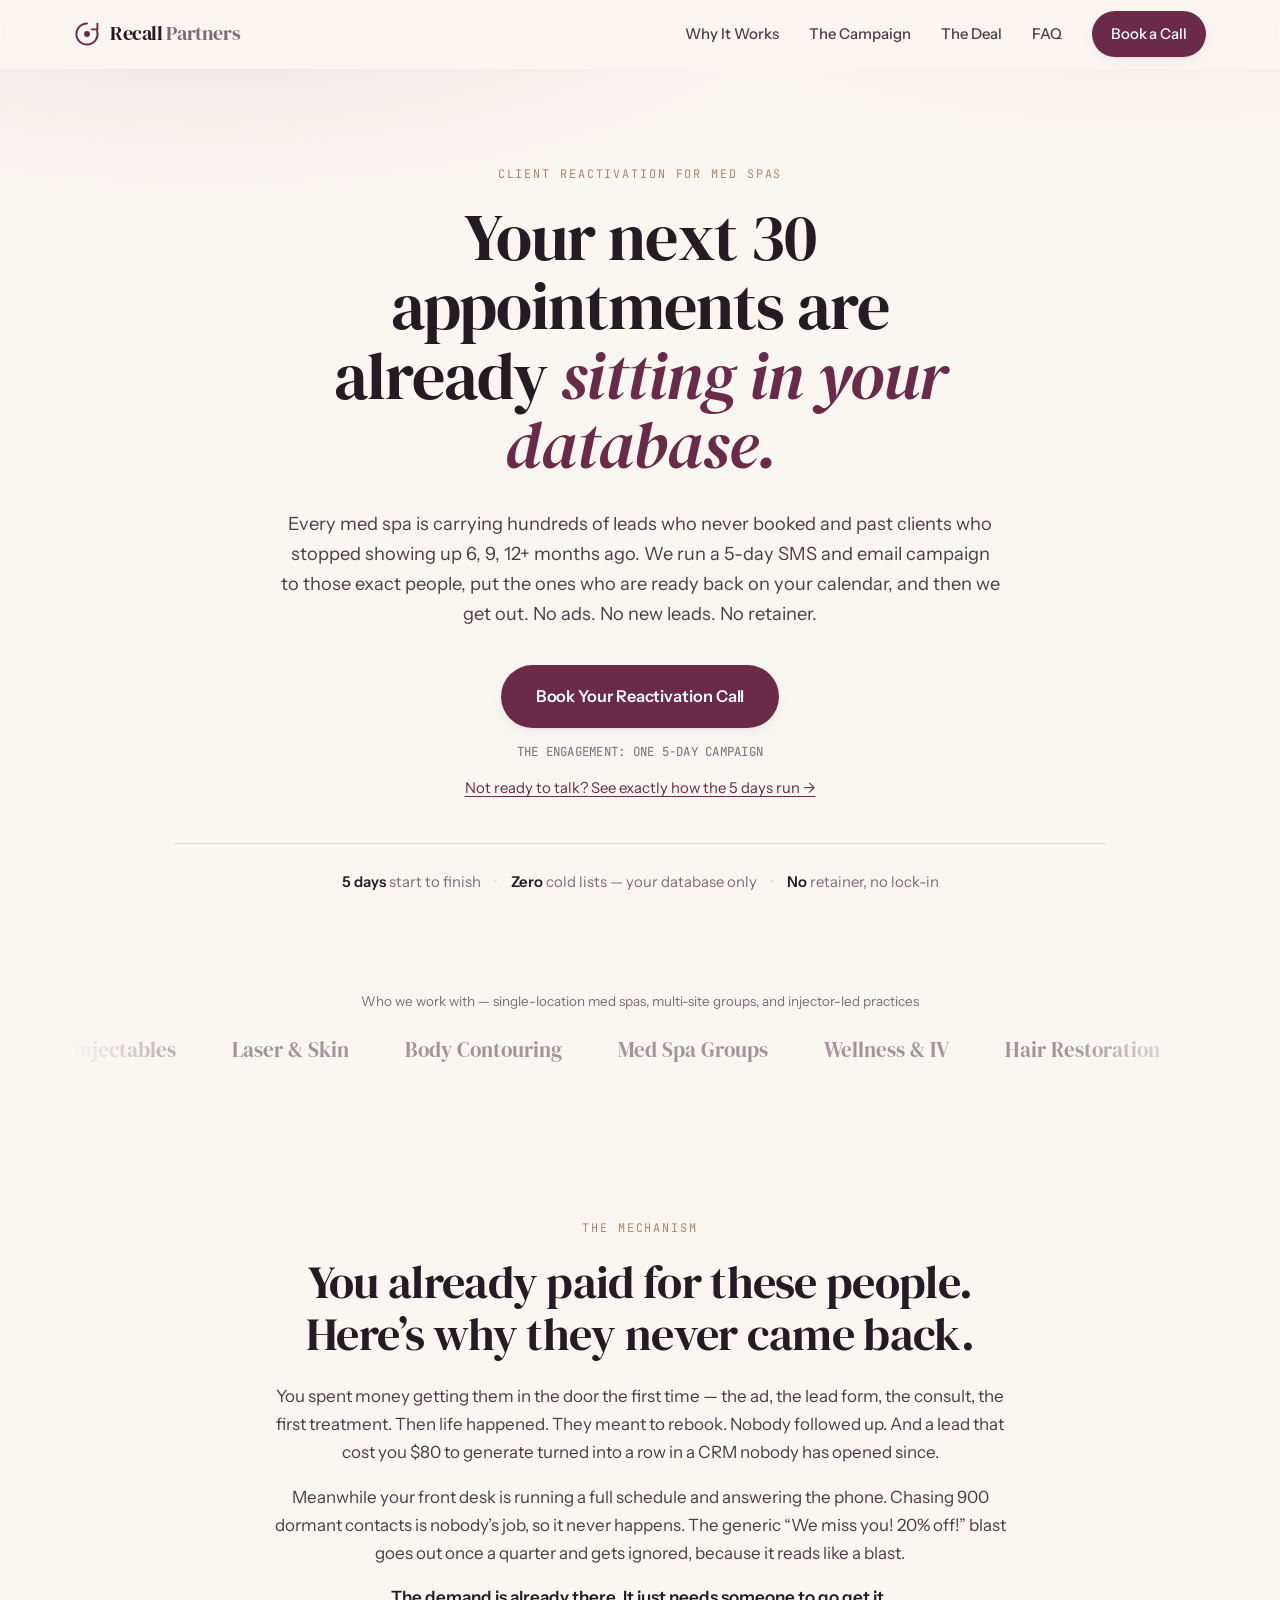
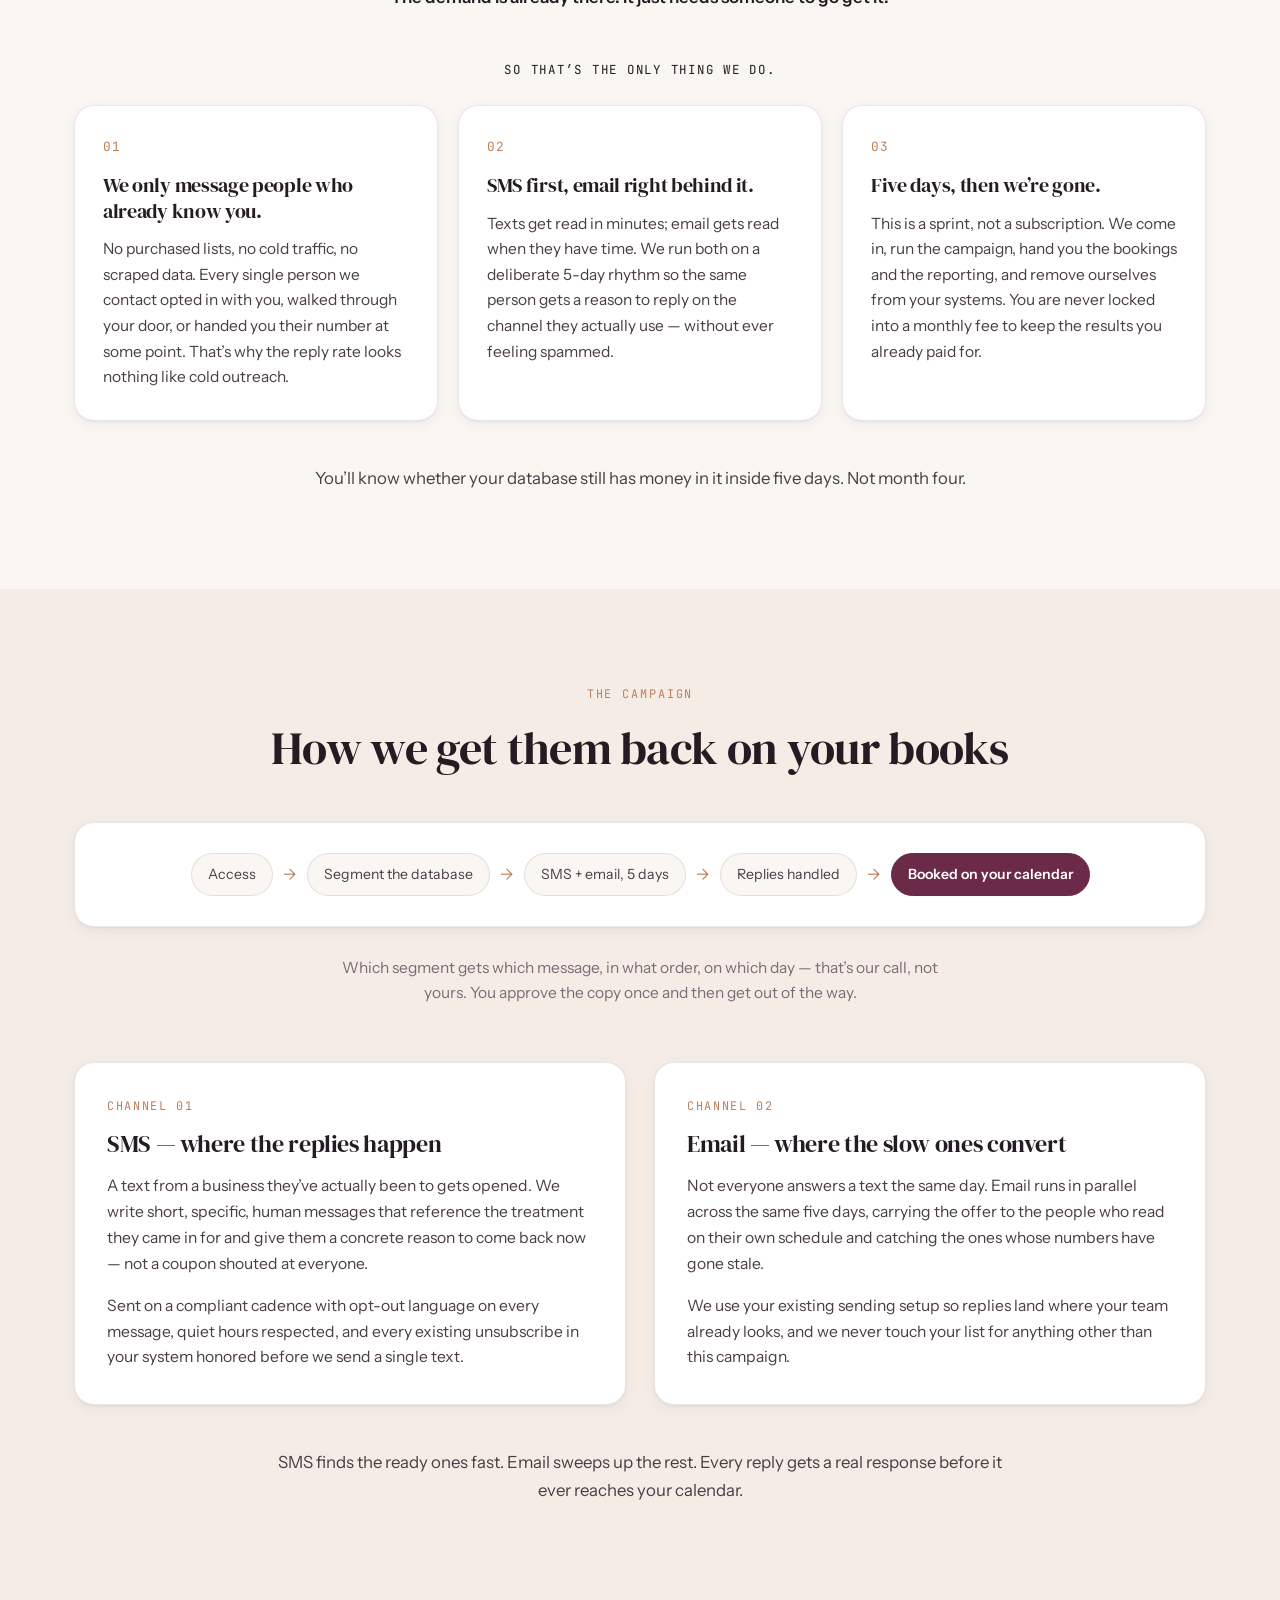
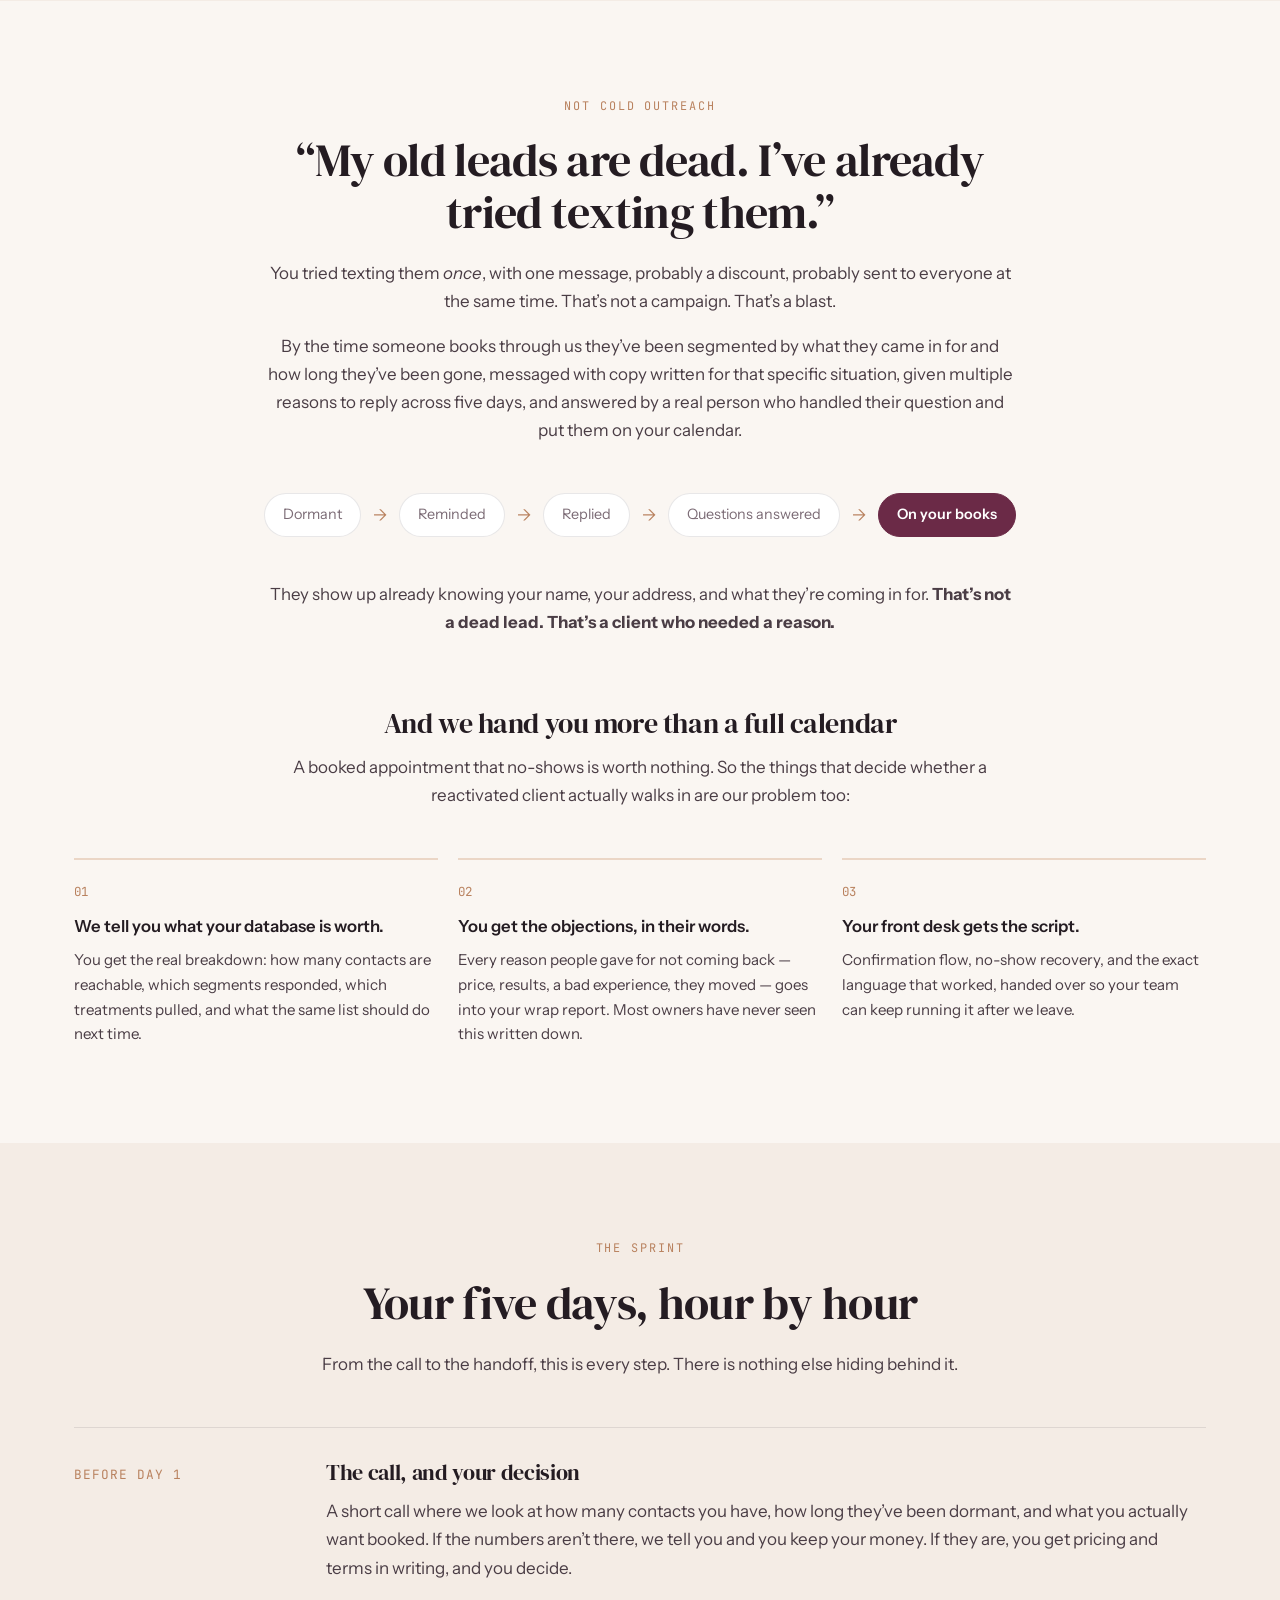
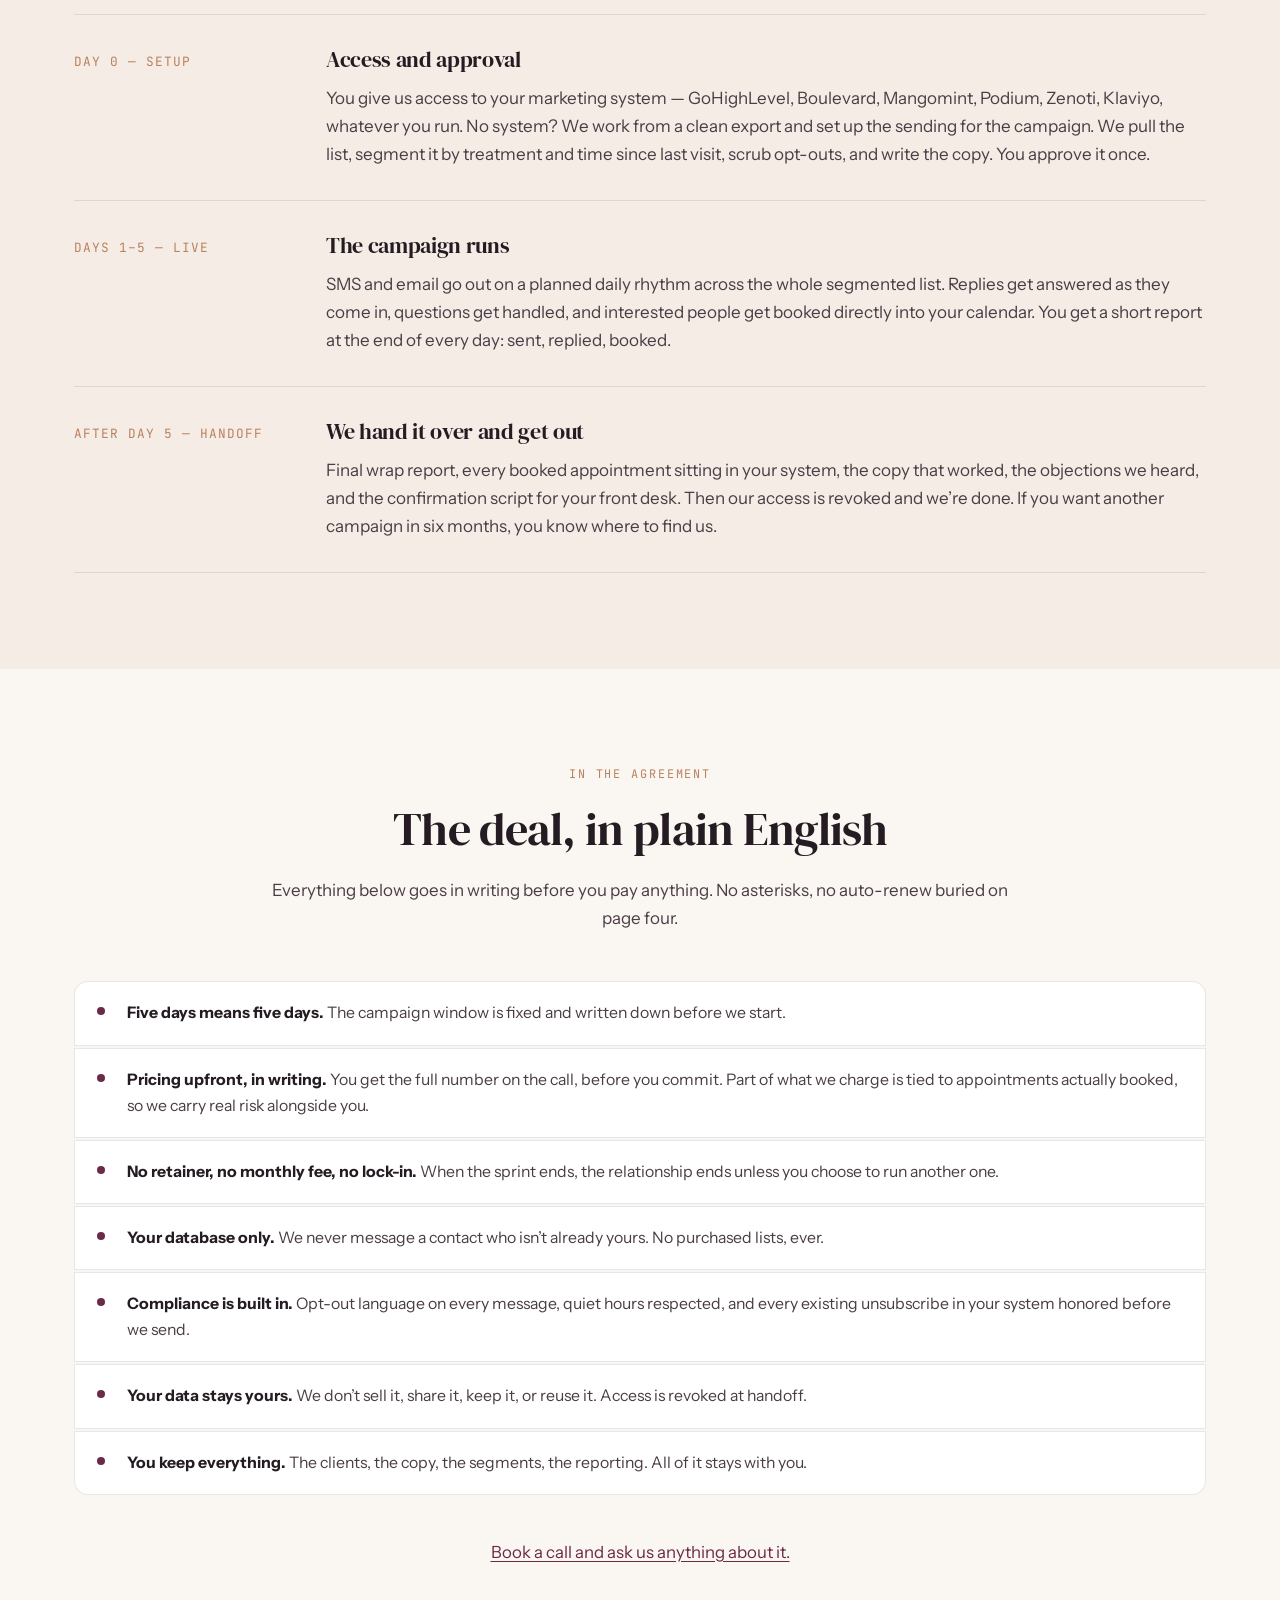
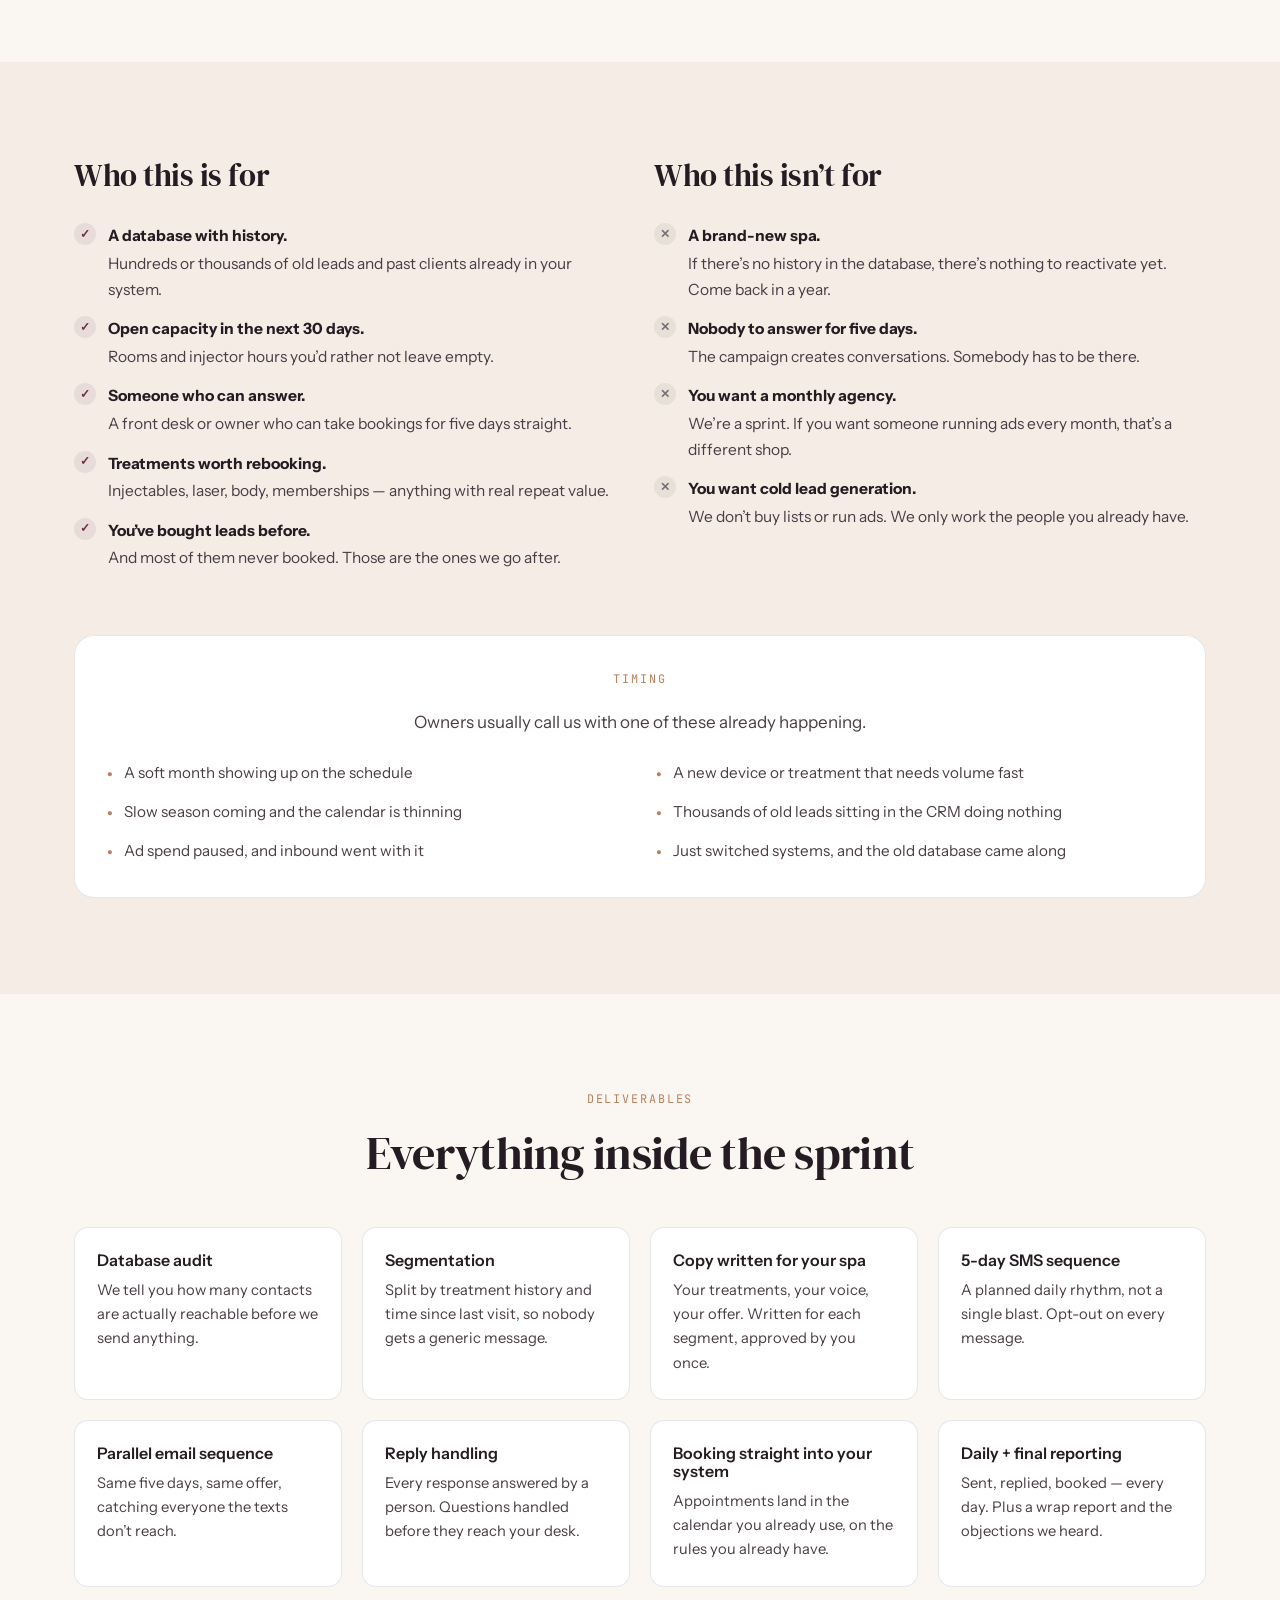
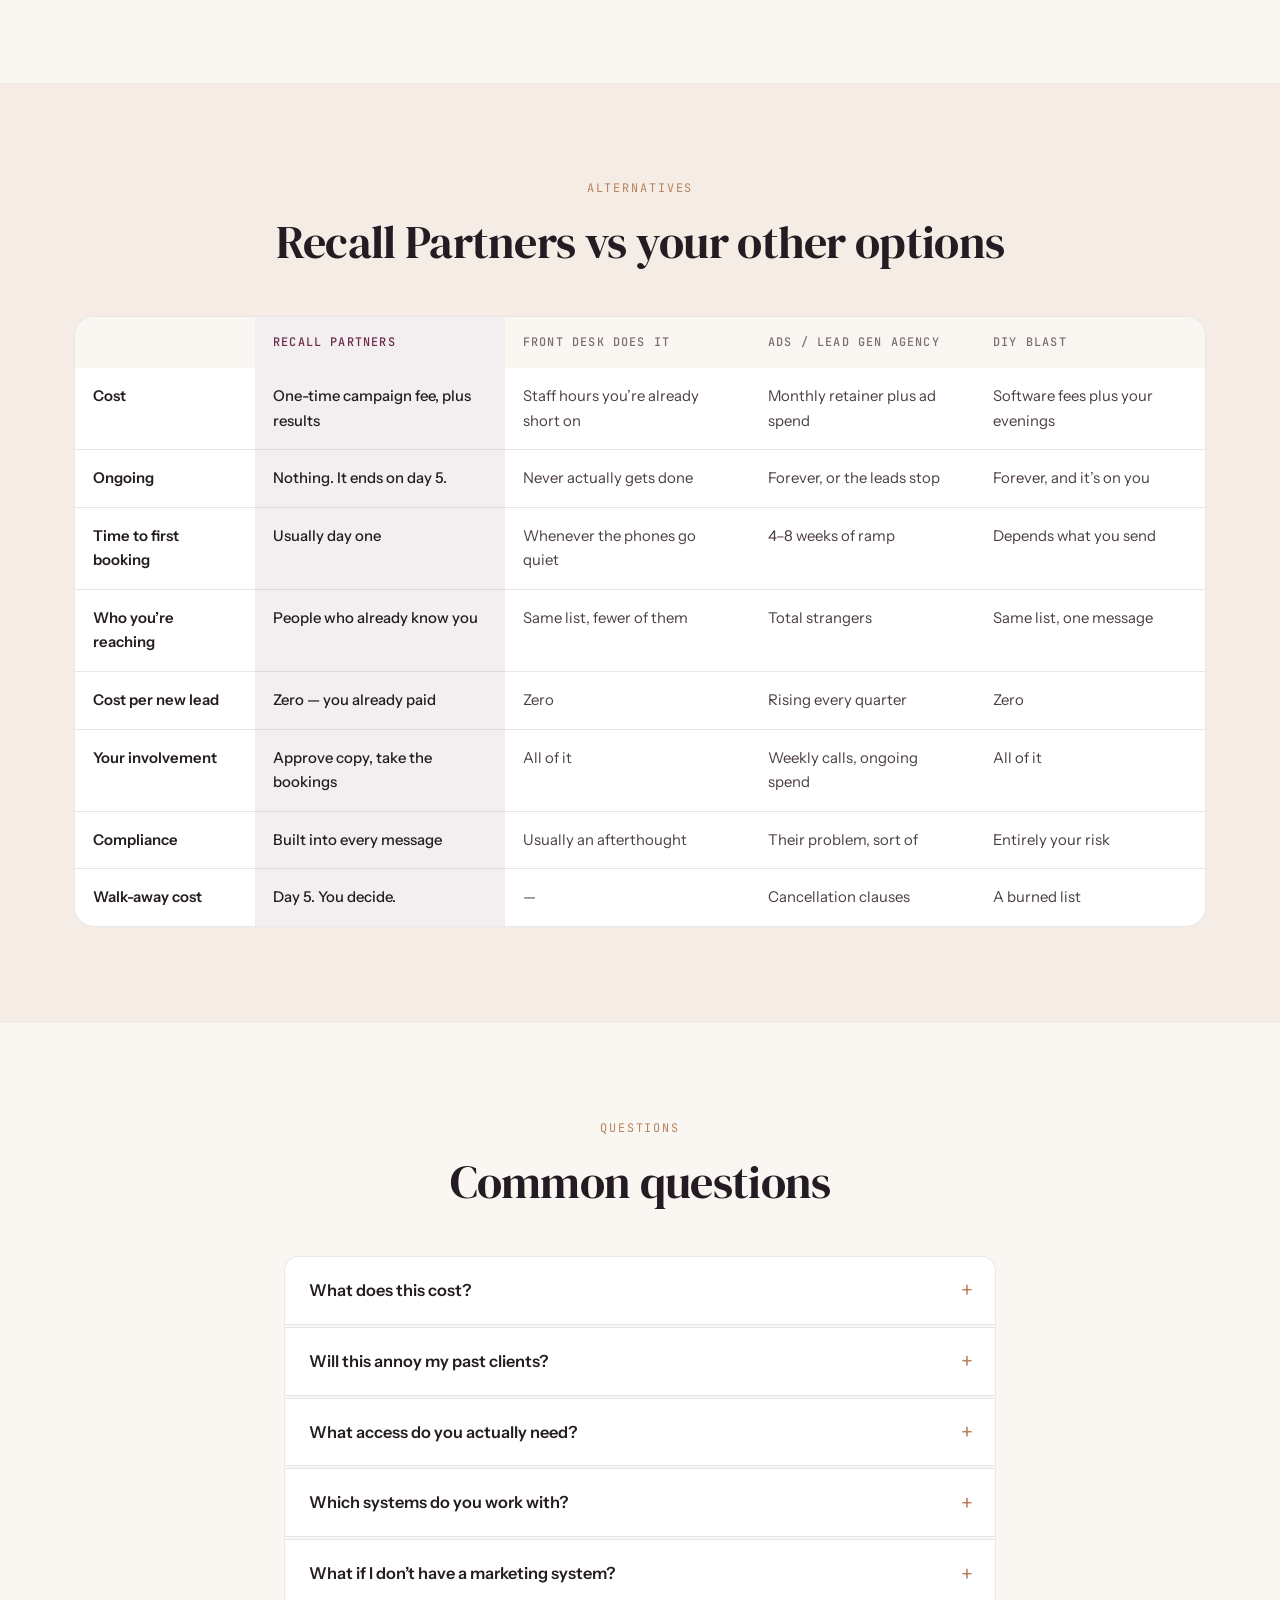
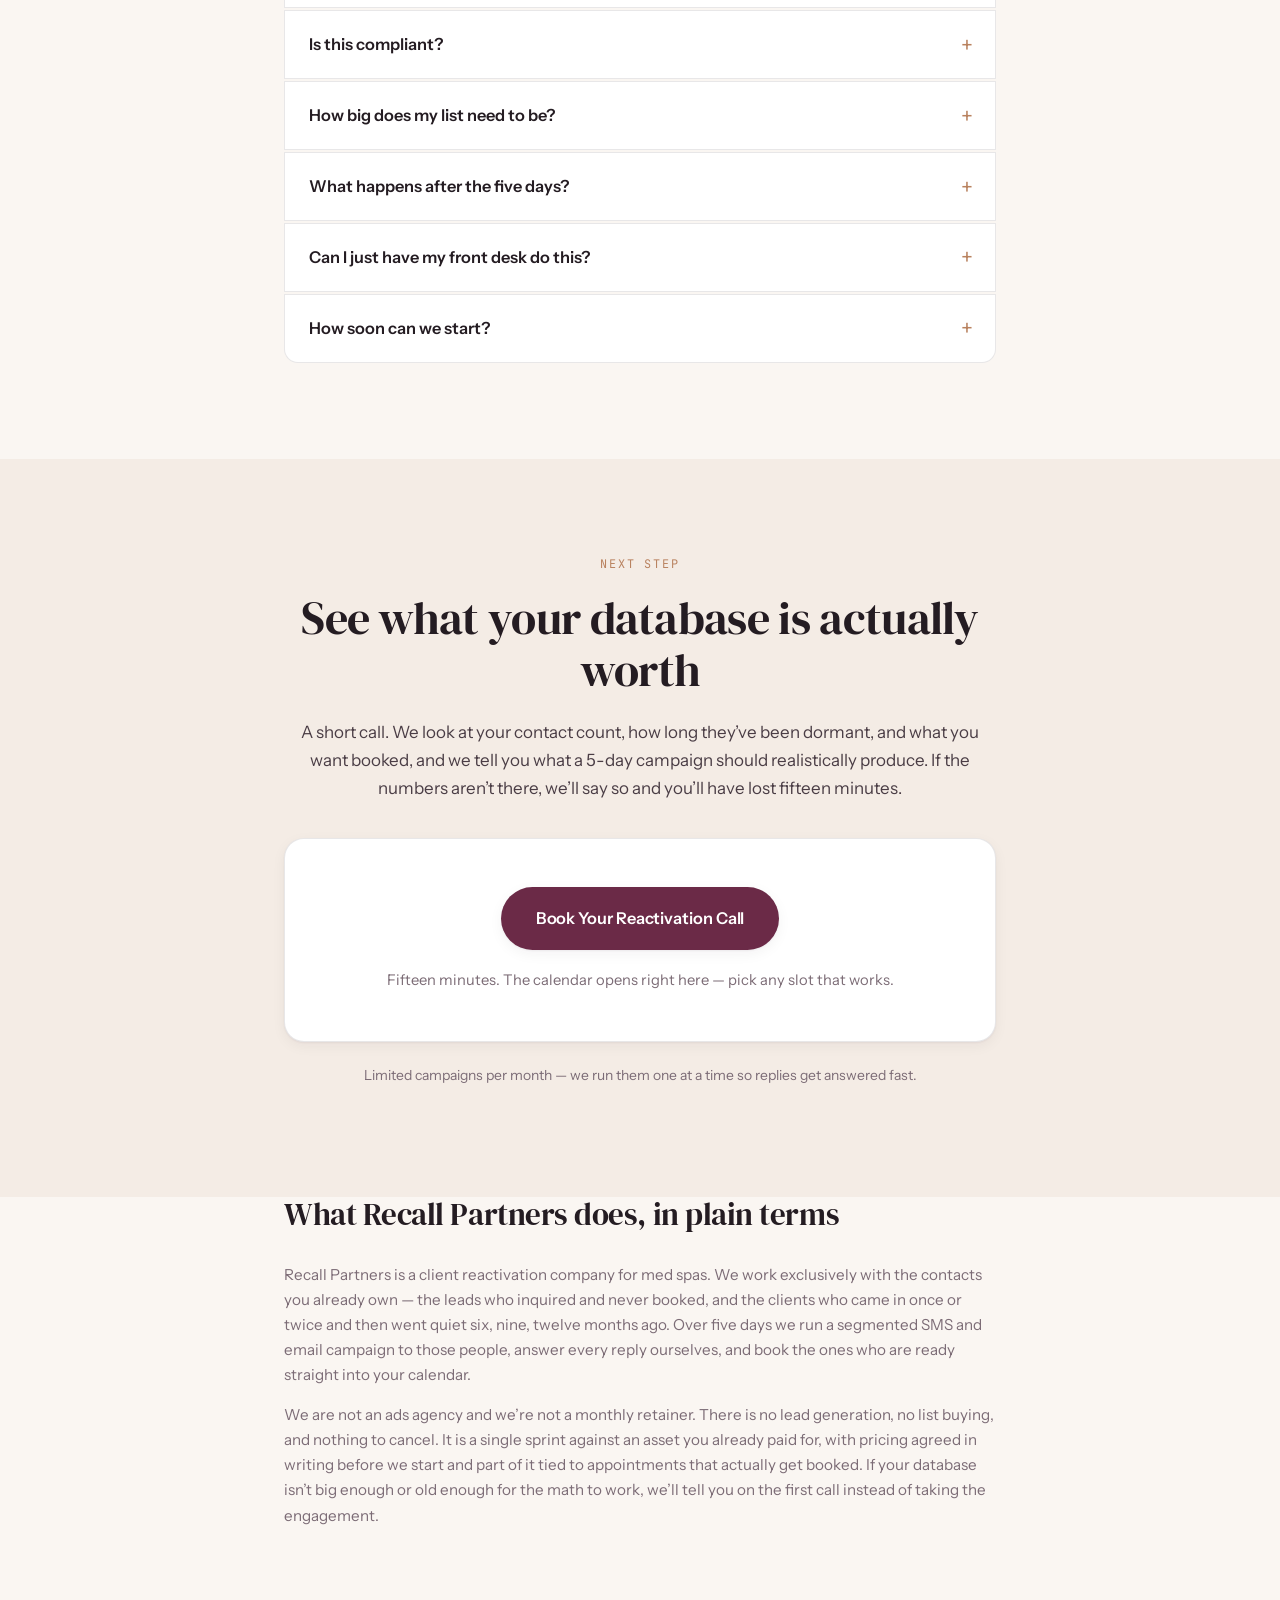
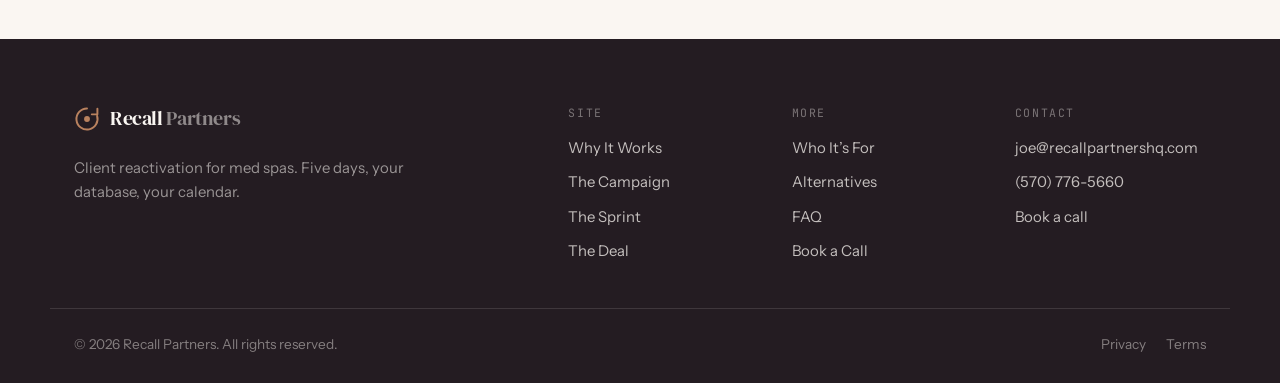
==== commit 0ebb2157: "Fill site placeholders: legal pages, brand images, metadata Removes the placeholder content that wou" ====
--- a/index.html
+++ b/index.html
@@ -10,20 +10,207 @@
 <meta name="robots" content="index, follow">
 <meta name="theme-color" content="#FAF6F2">
 
-<!-- TODO: replace with your live domain once deployed -->
-<link rel="canonical" href="https://recallpartners.com/">
+<link rel="canonical" href="https://recallpartnershq.com/">
 <meta property="og:type" content="website">
 <meta property="og:site_name" content="Recall Partners">
 <meta property="og:title" content="Recall Partners | Book Your Dormant Clients Back In. In 5 Days.">
 <meta property="og:description" content="A 5-day SMS and email campaign to the leads and past clients already in your database. We fill your calendar, then we get out.">
-<meta property="og:url" content="https://recallpartners.com/">
+<meta property="og:url" content="https://recallpartnershq.com/">
+<meta property="og:image" content="https://recallpartnershq.com/assets/brand/og-image.png">
+<meta property="og:image:width" content="1200">
+<meta property="og:image:height" content="630">
+<meta property="og:image:alt" content="Recall Partners — book your dormant clients back in, in 5 days.">
+<meta property="og:locale" content="en_US">
 <meta name="twitter:card" content="summary_large_image">
+<meta name="twitter:title" content="Recall Partners | Book Your Dormant Clients Back In. In 5 Days.">
+<meta name="twitter:description" content="A 5-day SMS and email campaign to the leads and past clients already in your database. We fill your calendar, then we get out.">
+<meta name="twitter:image" content="https://recallpartnershq.com/assets/brand/og-image.png">
+<meta name="twitter:image:alt" content="Recall Partners — book your dormant clients back in, in 5 days.">
+
+<!-- Favicons. The SVG is the primary icon in modern browsers; the PNGs
+     cover Safari/iOS and Android home-screen installs. -->
+<link rel="icon" href="assets/brand/favicon.svg" type="image/svg+xml">
+<link rel="icon" href="assets/brand/favicon-32.png" sizes="32x32" type="image/png">
+<link rel="apple-touch-icon" href="assets/brand/favicon-180.png">
+<link rel="manifest" href="site.webmanifest">
 
 <link rel="preconnect" href="https://app.cal.com">
 <link rel="preconnect" href="https://fonts.googleapis.com">
 <link rel="preconnect" href="https://fonts.gstatic.com" crossorigin>
 <link href="https://fonts.googleapis.com/css2?family=DM+Serif+Display:ital@0;1&family=Instrument+Sans:wght@400;500;600;700&family=JetBrains+Mono:wght@400;500&display=swap" rel="stylesheet">
 <link rel="stylesheet" href="assets/styles.css">
+
+<!-- Structured data. The FAQ entries below mirror the visible FAQ
+     section verbatim -- if you edit a question or answer on the page,
+     update it here too or Google will flag the mismatch. -->
+<script type="application/ld+json">
+{
+  "@context": "https://schema.org",
+  "@graph": [
+    {
+      "@type": "Organization",
+      "@id": "https://recallpartnershq.com/#organization",
+      "name": "Recall Partners",
+      "url": "https://recallpartnershq.com/",
+      "email": "joe@recallpartnershq.com",
+      "telephone": "+1-570-776-5660",
+      "logo": {
+        "@type": "ImageObject",
+        "url": "https://recallpartnershq.com/assets/brand/favicon-512.png",
+        "width": 512,
+        "height": 512
+      },
+      "image": "https://recallpartnershq.com/assets/brand/og-image.png",
+      "description": "Client reactivation for med spas. A 5-day SMS and email campaign to the leads and past clients already in your database.",
+      "areaServed": {
+        "@type": "Country",
+        "name": "United States"
+      },
+      "contactPoint": [
+        {
+          "@type": "ContactPoint",
+          "contactType": "sales",
+          "email": "joe@recallpartnershq.com",
+          "telephone": "+1-570-776-5660",
+          "areaServed": "US",
+          "availableLanguage": "English"
+        }
+      ]
+    },
+    {
+      "@type": "WebSite",
+      "@id": "https://recallpartnershq.com/#website",
+      "url": "https://recallpartnershq.com/",
+      "name": "Recall Partners",
+      "publisher": {
+        "@id": "https://recallpartnershq.com/#organization"
+      },
+      "inLanguage": "en-US"
+    },
+    {
+      "@type": "WebPage",
+      "@id": "https://recallpartnershq.com/#webpage",
+      "url": "https://recallpartnershq.com/",
+      "name": "Recall Partners | Book Your Dormant Clients Back In. In 5 Days.",
+      "isPartOf": {
+        "@id": "https://recallpartnershq.com/#website"
+      },
+      "about": {
+        "@id": "https://recallpartnershq.com/#organization"
+      },
+      "primaryImageOfPage": "https://recallpartnershq.com/assets/brand/og-image.png",
+      "inLanguage": "en-US"
+    },
+    {
+      "@type": "Service",
+      "@id": "https://recallpartnershq.com/#service",
+      "name": "5-Day Client Reactivation Campaign",
+      "serviceType": "Database reactivation campaign for med spas",
+      "provider": {
+        "@id": "https://recallpartnershq.com/#organization"
+      },
+      "areaServed": {
+        "@type": "Country",
+        "name": "United States"
+      },
+      "audience": {
+        "@type": "BusinessAudience",
+        "name": "Med spas, aesthetic clinics and injector-led practices"
+      },
+      "description": "A segmented 5-day SMS and email campaign run to a med spa's existing leads and lapsed clients, with every reply answered and qualified bookings placed directly into the practice calendar. No retainer and no long-term contract."
+    },
+    {
+      "@type": "FAQPage",
+      "@id": "https://recallpartnershq.com/#faq",
+      "isPartOf": {
+        "@id": "https://recallpartnershq.com/#webpage"
+      },
+      "mainEntity": [
+        {
+          "@type": "Question",
+          "name": "What does this cost?",
+          "acceptedAnswer": {
+            "@type": "Answer",
+            "text": "You get the full number on the call, upfront and in writing, before you commit to anything. Part of what we charge is tied to appointments actually booked, so we only do well if your calendar does. There’s no retainer and no recurring charge of any kind."
+          }
+        },
+        {
+          "@type": "Question",
+          "name": "Will this annoy my past clients?",
+          "acceptedAnswer": {
+            "@type": "Answer",
+            "text": "It’s the first question every owner asks, and it’s the right one. These are your clients and your reputation, so the copy is written to sound like your spa reaching out, not a marketing company renting your list. Messages are specific to what each person came in for, they carry a clear opt-out, they go out during reasonable hours, and anyone who opts out is removed immediately and permanently. You approve every message before a single one sends."
+          }
+        },
+        {
+          "@type": "Question",
+          "name": "What access do you actually need?",
+          "acceptedAnswer": {
+            "@type": "Answer",
+            "text": "A user seat in whatever marketing or booking system you already run — enough to pull the contact list, send the campaign, and see replies. We use a dedicated login, we don’t touch anything outside the campaign, and the access is revoked at handoff on day 5."
+          }
+        },
+        {
+          "@type": "Question",
+          "name": "Which systems do you work with?",
+          "acceptedAnswer": {
+            "@type": "Answer",
+            "text": "GoHighLevel, Boulevard, Mangomint, Zenoti, Podium, Klaviyo, Vagaro, Aesthetic Record and most others. If you run something unusual, bring it to the call — we’ll tell you honestly on the spot whether we can work in it."
+          }
+        },
+        {
+          "@type": "Question",
+          "name": "What if I don’t have a marketing system?",
+          "acceptedAnswer": {
+            "@type": "Answer",
+            "text": "Then all we need is a clean export of your contacts and we’ll run the campaign on our own sending setup. You still get every booking in your calendar and the full list back at the end. It costs you nothing extra."
+          }
+        },
+        {
+          "@type": "Question",
+          "name": "Is this compliant?",
+          "acceptedAnswer": {
+            "@type": "Answer",
+            "text": "We only message contacts who already have an existing relationship with your business, every message includes opt-out language, we respect quiet hours, and we scrub your existing unsubscribes before sending. That’s how we run every campaign — but we’re a marketing company, not your attorney, and your own counsel has the final word on what your business can send."
+          }
+        },
+        {
+          "@type": "Question",
+          "name": "How big does my list need to be?",
+          "acceptedAnswer": {
+            "@type": "Answer",
+            "text": "There’s a floor, and we’ll tell you on the call whether you clear it. Reactivation is a percentages game: too few reachable contacts and the math doesn’t work for either of us. We’ve told people to wait rather than take their money."
+          }
+        },
+        {
+          "@type": "Question",
+          "name": "What happens after the five days?",
+          "acceptedAnswer": {
+            "@type": "Answer",
+            "text": "You get the wrap report, the appointments, the copy that worked, and the objections we heard. Our access comes off your systems. Nothing renews and nothing bills again. Most owners let the list rest and run another campaign months later, once there’s a new group of people who’ve gone quiet."
+          }
+        },
+        {
+          "@type": "Question",
+          "name": "Can I just have my front desk do this?",
+          "acceptedAnswer": {
+            "@type": "Answer",
+            "text": "You can, and if they ever get to it, you should. In practice the front desk is running a full schedule, answering the phone, and checking people out. A thousand dormant contacts is a project, not a spare-afternoon task — which is exactly why that list has been sitting there for a year."
+          }
+        },
+        {
+          "@type": "Question",
+          "name": "How soon can we start?",
+          "acceptedAnswer": {
+            "@type": "Answer",
+            "text": "Usually within a week of the call: a day for access and segmentation, a day for copy and your approval, then the five days go live. We only run a limited number of campaigns at a time, so the calendar is the real constraint."
+          }
+        }
+      ]
+    }
+  ]
+}
+</script>
 </head>
 <body>
 
@@ -96,13 +283,14 @@
 </header>
 
 <!-- ============================================================
-     SOCIAL PROOF MARQUEE  [PLACEHOLDER]
-     Replace the span text below with real client names once you
-     have permission to use them. Delete this whole block until then.
+     WHO WE WORK WITH
+     Treatment categories, not client names -- labelled honestly so
+     it does not read as a client logo bar. Swap in real client
+     names (and rename the label) once you have written permission.
      ============================================================ -->
 <div class="marquee-wrap">
   <div class="container">
-    <div class="marquee-label">Built for single-location med spas, multi-site groups, and injector-led practices</div>
+    <div class="marquee-label">Who we work with &mdash; single-location med spas, multi-site groups, and injector-led practices</div>
     <div class="marquee marqueeMask">
       <div class="marquee__track">
         <span>Injectables</span><span>Laser &amp; Skin</span><span>Body Contouring</span>
@@ -180,75 +368,9 @@
 </section>
 
 <!-- ============================================================
-     PROOF  [PLACEHOLDER — see README]
-     ============================================================ -->
-<section class="section section--alt" id="proof">
-  <div class="container">
-    <div class="section__head reveal">
-      <div class="eyebrow">Proof</div>
-      <h2>Real campaigns. Real numbers. Nothing rounded up.</h2>
-    </div>
-
-    <!-- PLACEHOLDER: swap each card for a real campaign + screenshot.
-         Do not publish invented numbers. -->
-    <div class="grid grid--3">
-      <article class="proof-card reveal is-placeholder">
-        <div class="proof-card__shot">
-          <span class="placeholder-tag">Campaign screenshot</span>
-        </div>
-        <div class="proof-card__body">
-          <div class="proof-card__name">Client campaign #1</div>
-          <div class="proof-stats">
-            <div><span class="proof-stats__n">&mdash;</span><span>contacts messaged</span></div>
-            <div><span class="proof-stats__n">&mdash;</span><span>replies</span></div>
-            <div><span class="proof-stats__n">&mdash;</span><span>appointments booked</span></div>
-          </div>
-          <p>Add the treatment focus, list size, and the 5-day window here.</p>
-        </div>
-      </article>
-
-      <article class="proof-card reveal is-placeholder">
-        <div class="proof-card__shot">
-          <span class="placeholder-tag">Campaign screenshot</span>
-        </div>
-        <div class="proof-card__body">
-          <div class="proof-card__name">Client campaign #2</div>
-          <div class="proof-stats">
-            <div><span class="proof-stats__n">&mdash;</span><span>contacts messaged</span></div>
-            <div><span class="proof-stats__n">&mdash;</span><span>replies</span></div>
-            <div><span class="proof-stats__n">&mdash;</span><span>appointments booked</span></div>
-          </div>
-          <p>Add the treatment focus, list size, and the 5-day window here.</p>
-        </div>
-      </article>
-
-      <article class="proof-card reveal is-placeholder">
-        <div class="proof-card__shot">
-          <span class="placeholder-tag">Campaign screenshot</span>
-        </div>
-        <div class="proof-card__body">
-          <div class="proof-card__name">Client campaign #3</div>
-          <div class="proof-stats">
-            <div><span class="proof-stats__n">&mdash;</span><span>contacts messaged</span></div>
-            <div><span class="proof-stats__n">&mdash;</span><span>replies</span></div>
-            <div><span class="proof-stats__n">&mdash;</span><span>appointments booked</span></div>
-          </div>
-          <p>Add the treatment focus, list size, and the 5-day window here.</p>
-        </div>
-      </article>
-    </div>
-
-    <p class="section__kicker reveal">
-      Want the math on your own list before you commit anything?
-      <a href="https://cal.com/recallpartners/reactivation-call" data-cal-link="recallpartners/reactivation-call" data-cal-namespace="reactivation-call" data-cal-config='{"layout":"month_view","useSlotsViewOnSmallScreen":"true"}'>Book a call and we&rsquo;ll build the projection live.</a>
-    </p>
-  </div>
-</section>
-
-<!-- ============================================================
      THE SYSTEM
      ============================================================ -->
-<section class="section" id="system">
+<section class="section section--alt" id="system">
   <div class="container">
     <div class="section__head narrow reveal">
       <div class="eyebrow">The Campaign</div>
@@ -313,7 +435,7 @@
 <!-- ============================================================
      COLD, BUT NOT REALLY
      ============================================================ -->
-<section class="section section--alt" id="warm">
+<section class="section" id="warm">
   <div class="container">
     <div class="section__head narrow reveal">
       <div class="eyebrow">Not Cold Outreach</div>
@@ -381,43 +503,6 @@
           over so your team can keep running it after we leave.
         </p>
       </article>
-    </div>
-  </div>
-</section>
-
-<!-- ============================================================
-     TESTIMONIALS  [PLACEHOLDER]
-     ============================================================ -->
-<section class="section" id="stories">
-  <div class="container">
-    <div class="section__head reveal">
-      <div class="eyebrow">Client Stories</div>
-      <h2>What owners say when we&rsquo;re not in the room</h2>
-    </div>
-
-    <!-- PLACEHOLDER: replace with real quotes + names + spa names, with permission. -->
-    <div class="grid grid--2 gap-lg">
-      <blockquote class="quote reveal is-placeholder">
-        <p>&ldquo;Paste a real client quote here once you have one in writing.&rdquo;</p>
-        <footer>
-          <span class="quote__avatar" aria-hidden="true"></span>
-          <span>
-            <span class="quote__name">Owner name</span>
-            <span class="quote__role">Owner, Med Spa name &middot; City</span>
-          </span>
-        </footer>
-      </blockquote>
-
-      <blockquote class="quote reveal is-placeholder">
-        <p>&ldquo;Second quote goes here. Short, specific, and about the result &mdash; not about how nice you were.&rdquo;</p>
-        <footer>
-          <span class="quote__avatar" aria-hidden="true"></span>
-          <span>
-            <span class="quote__name">Owner name</span>
-            <span class="quote__role">Practice Manager, Med Spa name &middot; City</span>
-          </span>
-        </footer>
-      </blockquote>
     </div>
   </div>
 </section>
@@ -936,8 +1021,8 @@
       </div>
       <div>
         <div class="footer__col-title">Contact</div>
-        <!-- TODO: replace with your real email + phone -->
-        <a href="mailto:hello@recallpartners.com">hello@recallpartners.com</a>
+        <a href="mailto:joe@recallpartnershq.com">joe@recallpartnershq.com</a>
+        <a href="tel:+15707765660">(570) 776-5660</a>
         <a href="https://cal.com/recallpartners/reactivation-call" data-cal-link="recallpartners/reactivation-call" data-cal-namespace="reactivation-call" data-cal-config='{"layout":"month_view","useSlotsViewOnSmallScreen":"true"}'>Book a call</a>
       </div>
     </nav>
@@ -946,9 +1031,8 @@
   <div class="container footer__bottom">
     <span>&copy; <span id="year">2026</span> Recall Partners. All rights reserved.</span>
     <span class="footer__legal">
-      <!-- TODO: create these pages before launch -->
-      <a href="/privacy">Privacy</a>
-      <a href="/terms">Terms</a>
+      <a href="privacy.html">Privacy</a>
+      <a href="terms.html">Terms</a>
     </span>
   </div>
 </footer>
--- a/assets/styles.css
+++ b/assets/styles.css
@@ -302,7 +302,11 @@
 .card h3 { font-size: 1.28rem; margin-bottom: 12px; line-height: 1.25; }
 .card p { color: var(--ink-2); font-size: .97rem; margin: 0; }
 
-/* ---------- Proof ---------- */
+/* ---------- Proof ----------
+   The #proof and #stories sections were removed from index.html
+   because they held placeholder cards. These styles are kept on
+   purpose so the markup can be restored from git history once
+   there is a real campaign and a real quote to put in them. */
 .proof-card {
   background: var(--surface);
   border: 1px solid var(--line);
@@ -325,17 +329,6 @@
 .proof-stats__n { font-family: var(--font-serif); font-size: 1.5rem; color: var(--plum); min-width: 3ch; }
 .proof-stats span:last-child { font-size: .88rem; color: var(--muted); }
 .proof-card p { font-size: .93rem; color: var(--ink-2); margin: 0; }
-
-.placeholder-tag {
-  font-family: var(--font-mono);
-  font-size: .72rem; letter-spacing: .12em; text-transform: uppercase;
-  color: var(--muted);
-  border: 1px dashed var(--line-strong);
-  border-radius: 999px;
-  padding: 6px 14px;
-  background: var(--surface);
-}
-.is-placeholder { position: relative; }
 
 /* ---------- Flow diagram ---------- */
 .flow {
@@ -691,3 +684,118 @@
   .reveal { opacity: 1; transform: none; }
   body { background: #fff; }
 }
+
+/* ============================================================
+   Legal pages (privacy.html, terms.html)
+   Long-form reading layout. Reuses the site tokens so the
+   pages never drift from the marketing page's look.
+   ============================================================ */
+.legal-page { background: var(--cream); }
+
+.legal-hero {
+  padding: 132px 0 40px;
+  background: linear-gradient(180deg, var(--cream-2) 0%, var(--cream) 100%);
+  border-bottom: 1px solid var(--line);
+}
+.legal-hero h1 {
+  font-family: var(--font-serif);
+  font-size: clamp(2.1rem, 5vw, 3.1rem);
+  line-height: 1.08;
+  letter-spacing: -.02em;
+  margin: 10px 0 14px;
+}
+.legal-hero .lede { margin-bottom: 20px; }
+
+.legal-updated {
+  display: inline-block;
+  font-family: var(--font-mono);
+  font-size: .78rem;
+  letter-spacing: .02em;
+  color: var(--muted);
+  background: var(--surface);
+  border: 1px solid var(--line);
+  border-radius: 100px;
+  padding: 7px 14px;
+}
+
+.legal-body { padding-top: 44px; }
+
+/* --- table of contents --- */
+.legal-toc {
+  background: var(--surface);
+  border: 1px solid var(--line);
+  border-radius: var(--radius);
+  padding: 22px 26px 24px;
+  margin-bottom: 48px;
+  box-shadow: var(--shadow-sm);
+}
+.legal-toc__title {
+  font-family: var(--font-mono);
+  font-size: .72rem;
+  text-transform: uppercase;
+  letter-spacing: .12em;
+  color: var(--plum);
+  margin-bottom: 12px;
+}
+.legal-toc ol {
+  margin: 0;
+  padding-left: 1.25em;
+  columns: 2;
+  column-gap: 34px;
+}
+.legal-toc li { margin: 5px 0; break-inside: avoid; color: var(--muted); font-size: .92rem; }
+.legal-toc a { color: var(--ink-2); text-decoration: none; }
+.legal-toc a:hover { color: var(--plum); text-decoration: underline; }
+
+/* --- body copy --- */
+.legal-body h2 {
+  font-family: var(--font-serif);
+  font-size: clamp(1.4rem, 3vw, 1.75rem);
+  line-height: 1.2;
+  letter-spacing: -.01em;
+  margin: 52px 0 14px;
+  padding-top: 8px;
+  scroll-margin-top: 96px;
+}
+.legal-body h2:first-of-type { margin-top: 0; }
+.legal-body h3 {
+  font-size: 1.02rem;
+  font-weight: 600;
+  color: var(--plum);
+  margin: 28px 0 10px;
+}
+.legal-body p { color: var(--ink-2); line-height: 1.72; margin: 0 0 16px; }
+.legal-body ul { margin: 0 0 20px; padding-left: 1.3em; }
+.legal-body li { color: var(--ink-2); line-height: 1.68; margin: 9px 0; }
+.legal-body li::marker { color: var(--rose); }
+.legal-body strong { color: var(--ink); font-weight: 600; }
+.legal-body a { color: var(--plum); text-underline-offset: 3px; }
+
+/* --- pulled-out clause (SMS sharing, no-guarantee) --- */
+.legal-callout {
+  background: var(--plum-soft);
+  border-left: 3px solid var(--plum);
+  border-radius: 0 var(--radius) var(--radius) 0;
+  padding: 20px 24px !important;
+  margin: 22px 0 !important;
+}
+
+.legal-contact {
+  background: var(--surface);
+  border: 1px solid var(--line);
+  border-radius: var(--radius);
+  padding: 20px 24px !important;
+  line-height: 1.9 !important;
+}
+
+@media (max-width: 700px) {
+  .legal-hero { padding-top: 108px; }
+  .legal-toc { padding: 18px 20px 20px; margin-bottom: 36px; }
+  .legal-toc ol { columns: 1; }
+  .legal-body h2 { margin-top: 40px; }
+}
+
+@media print {
+  .legal-toc { display: none; }
+  .legal-hero { padding-top: 0; background: none; }
+}
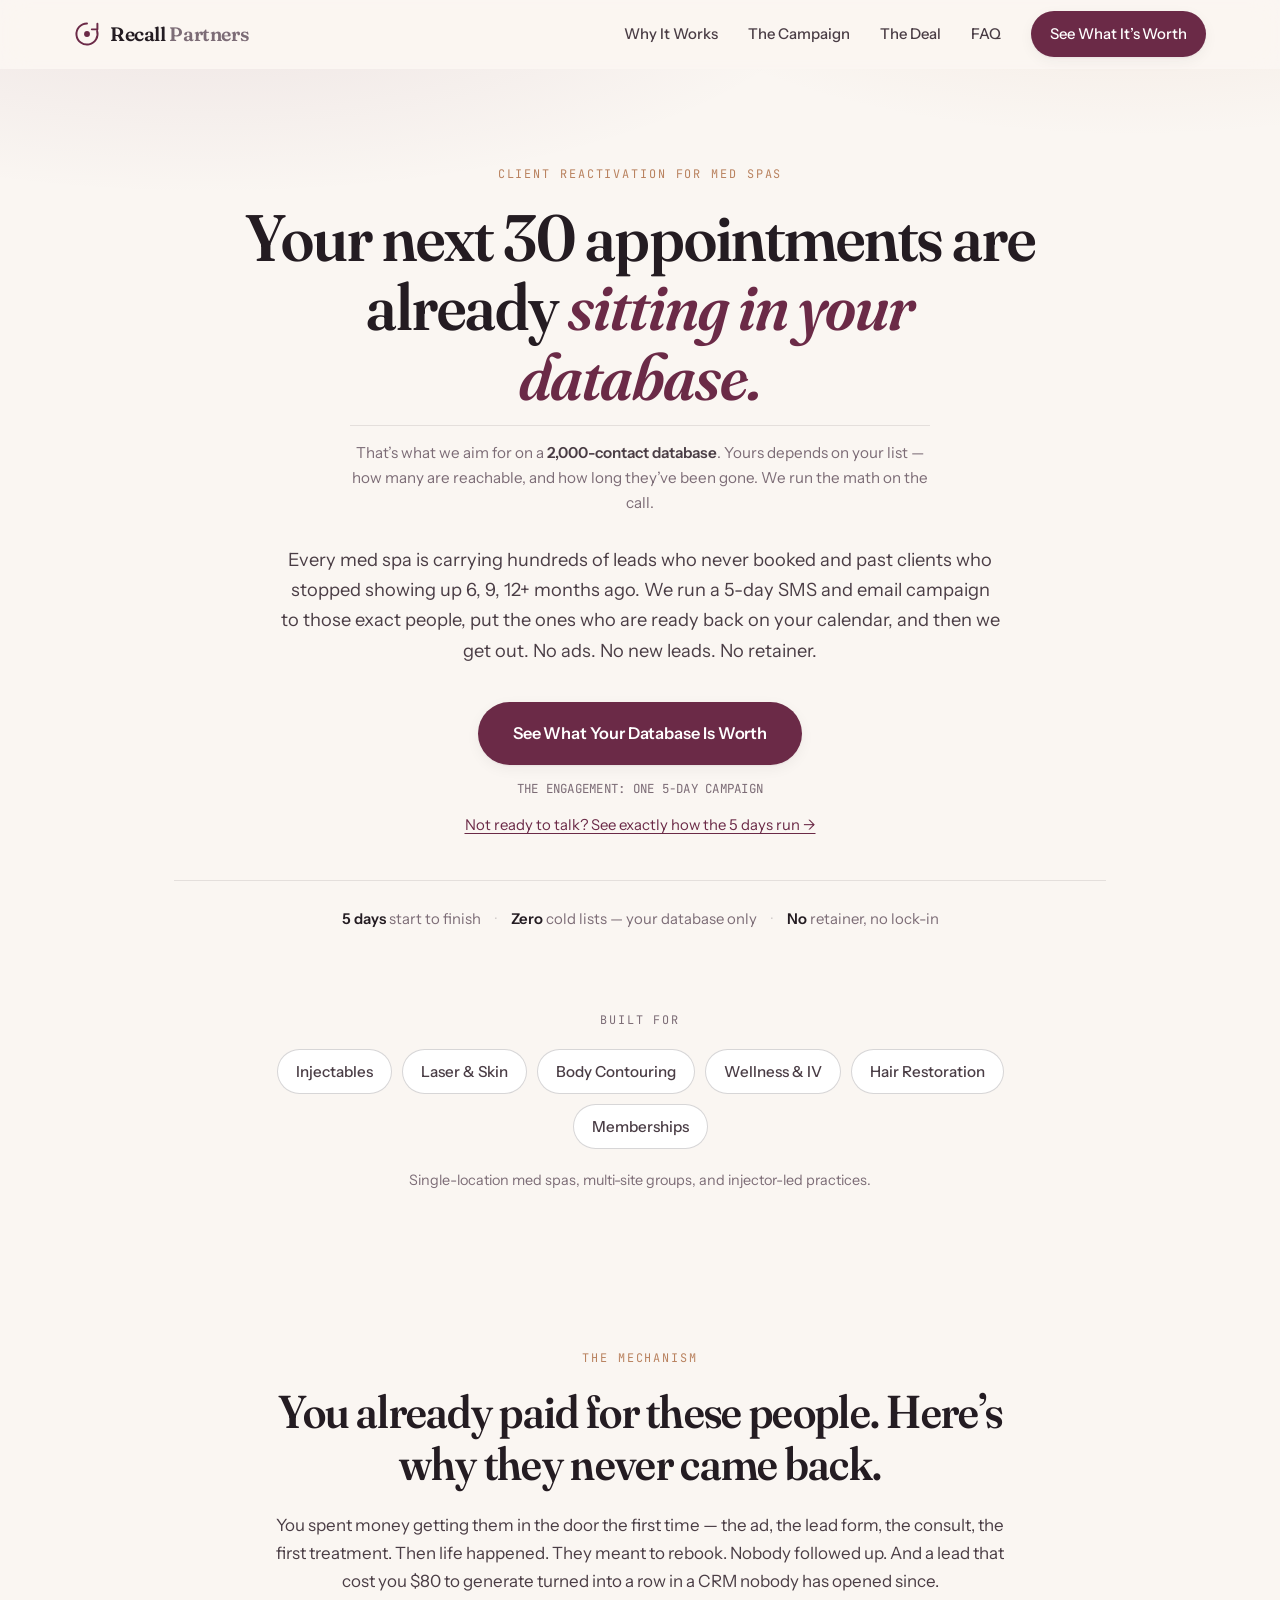
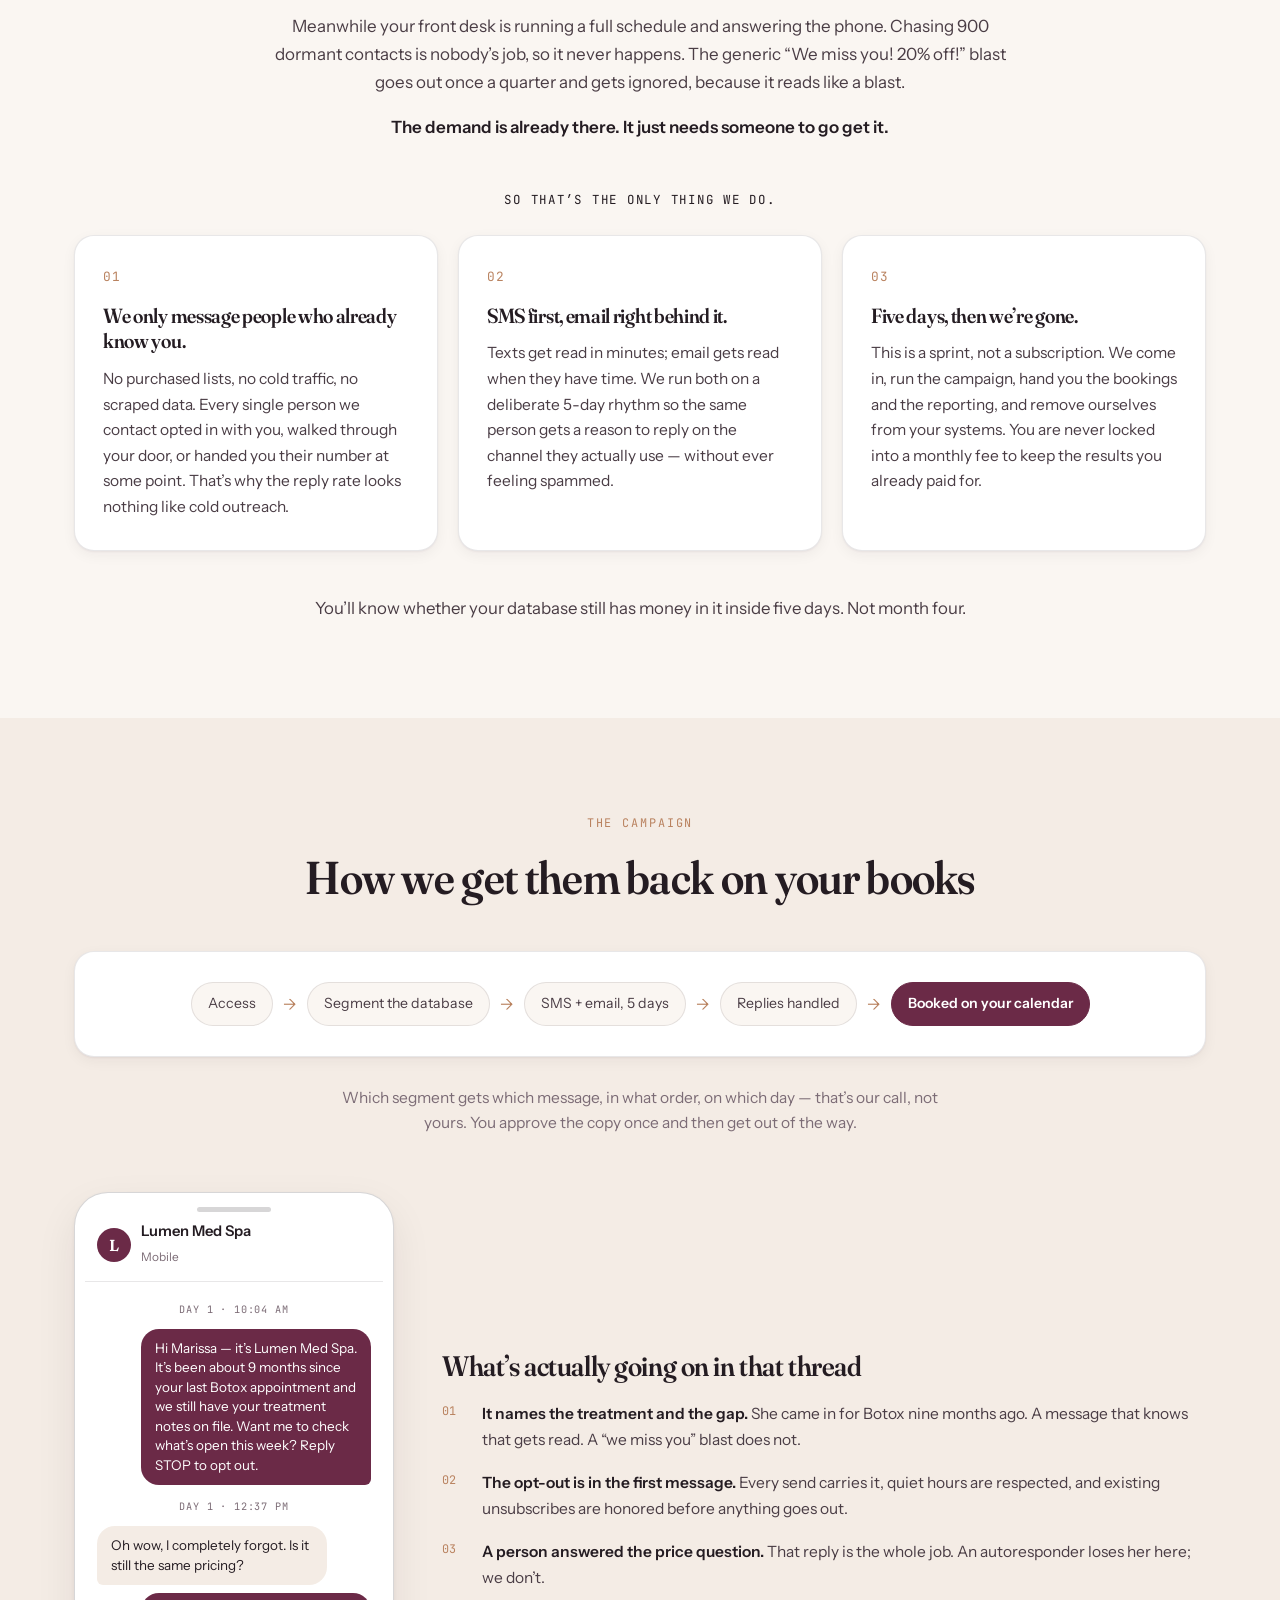
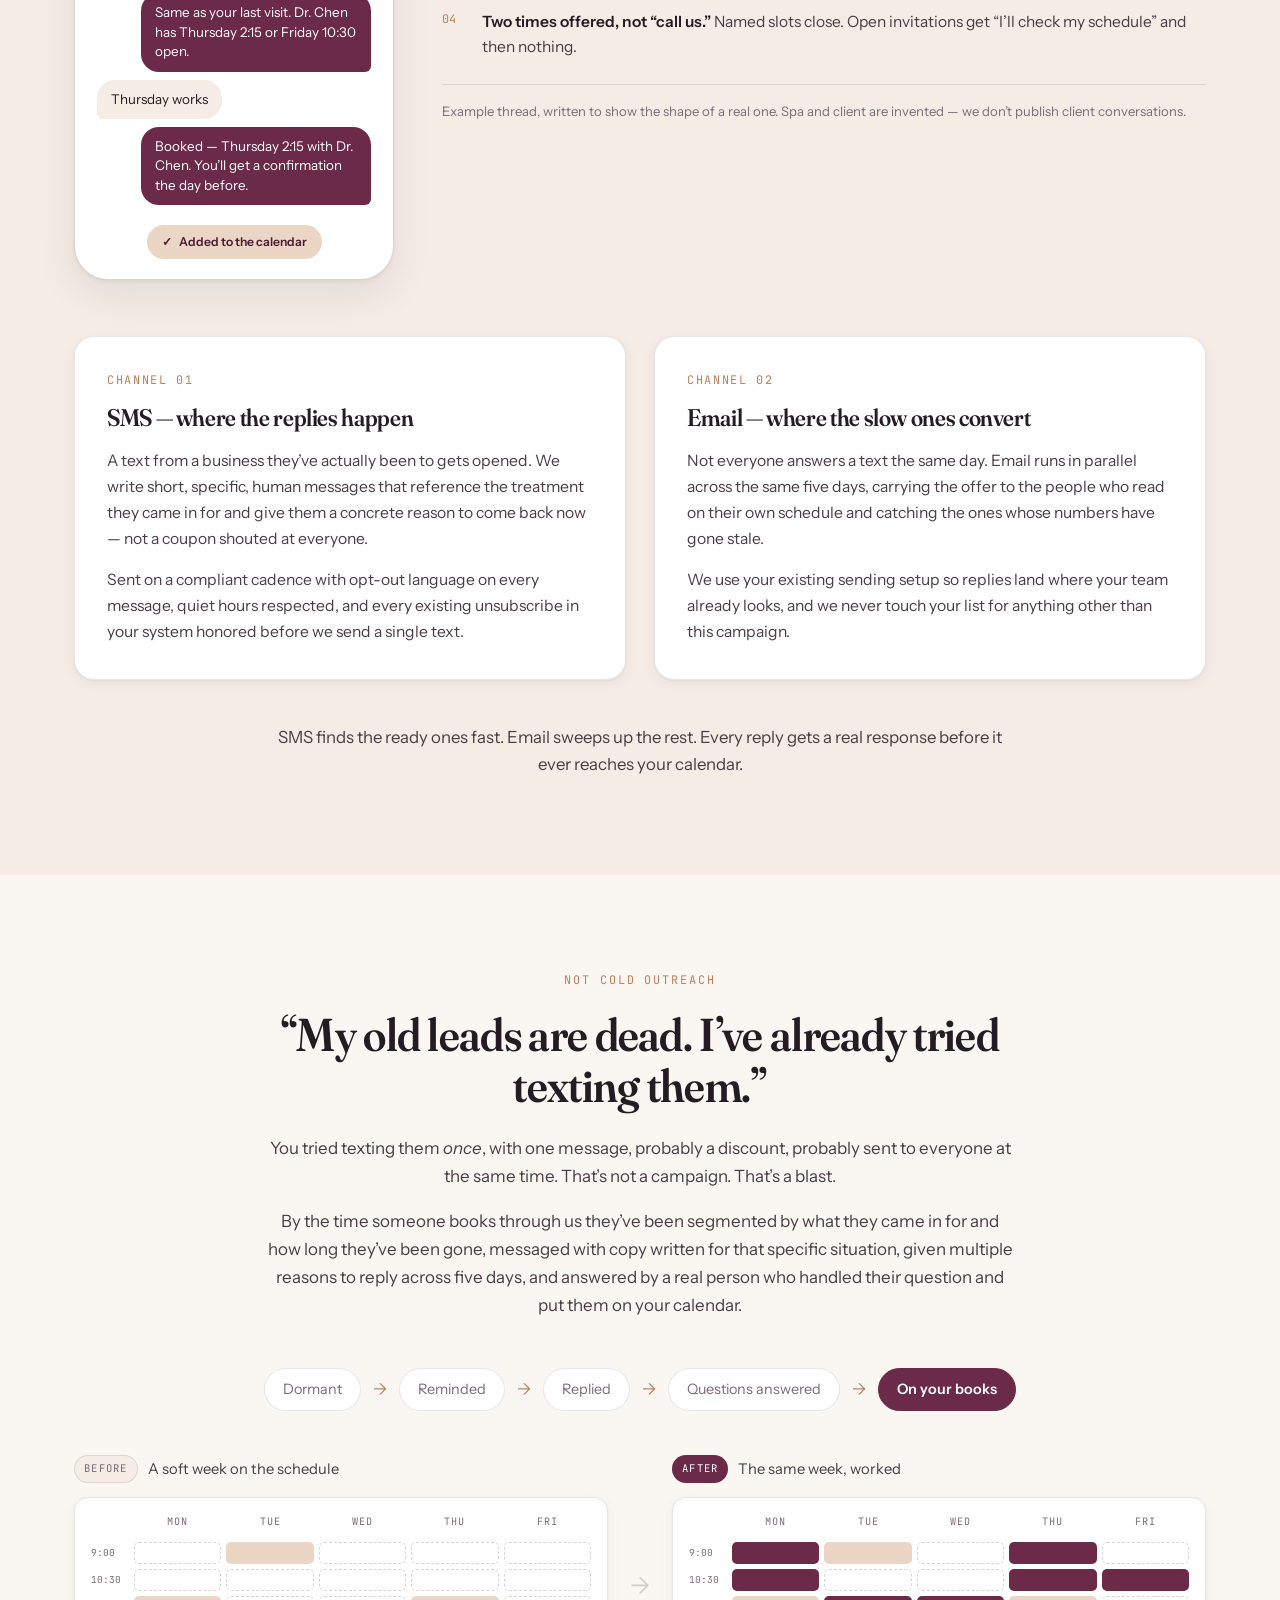
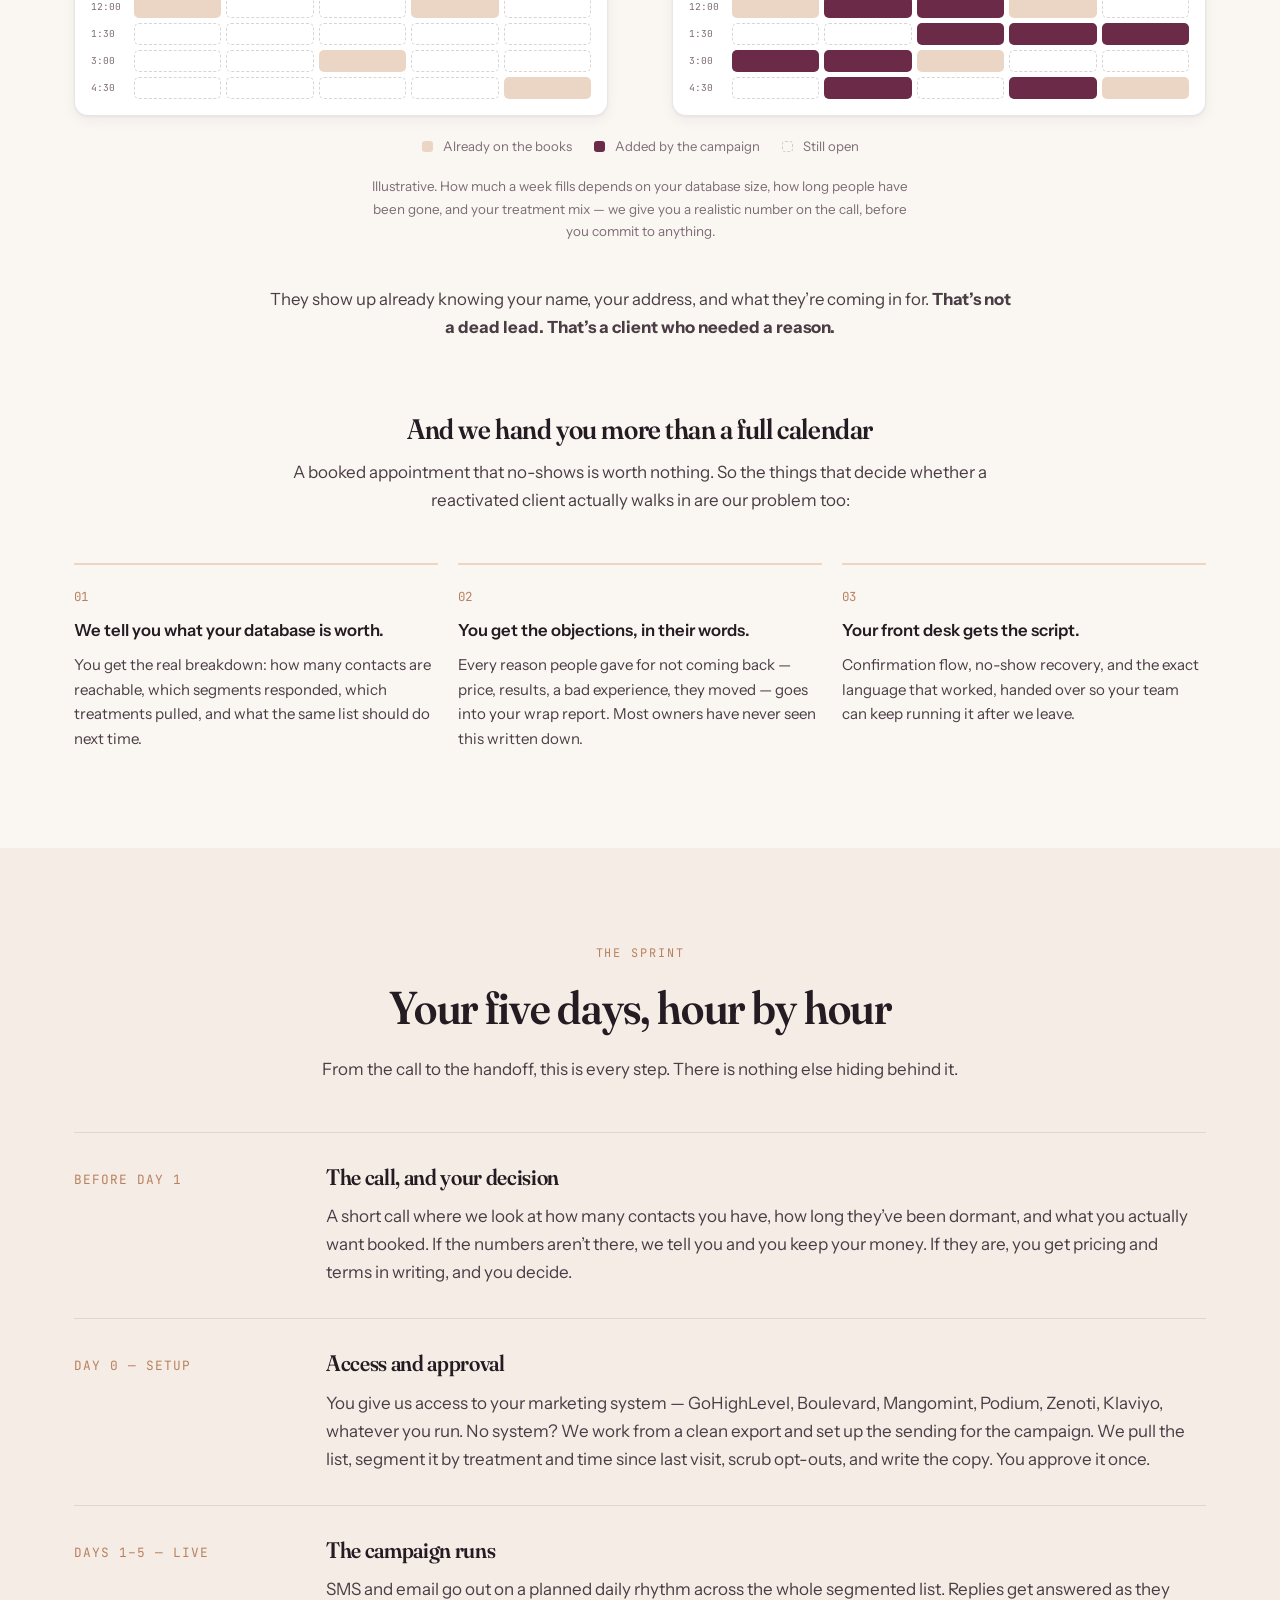
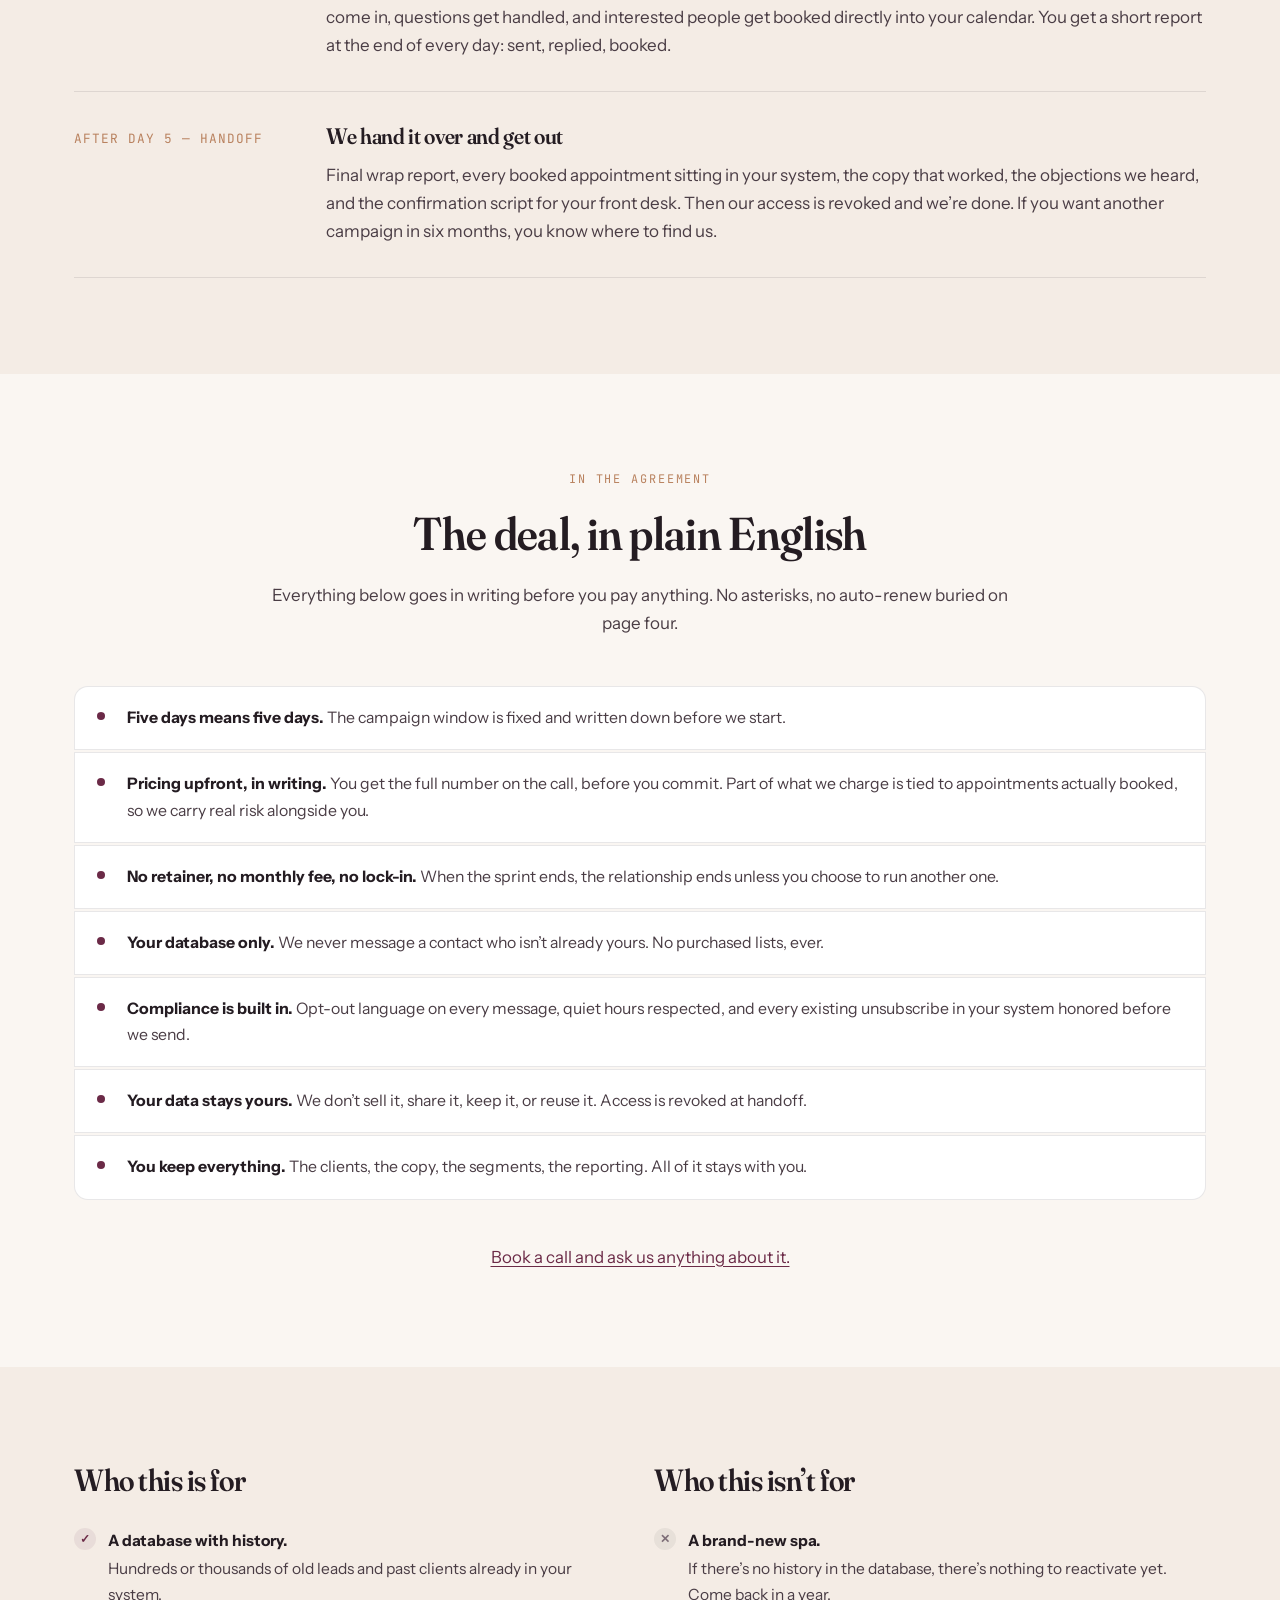
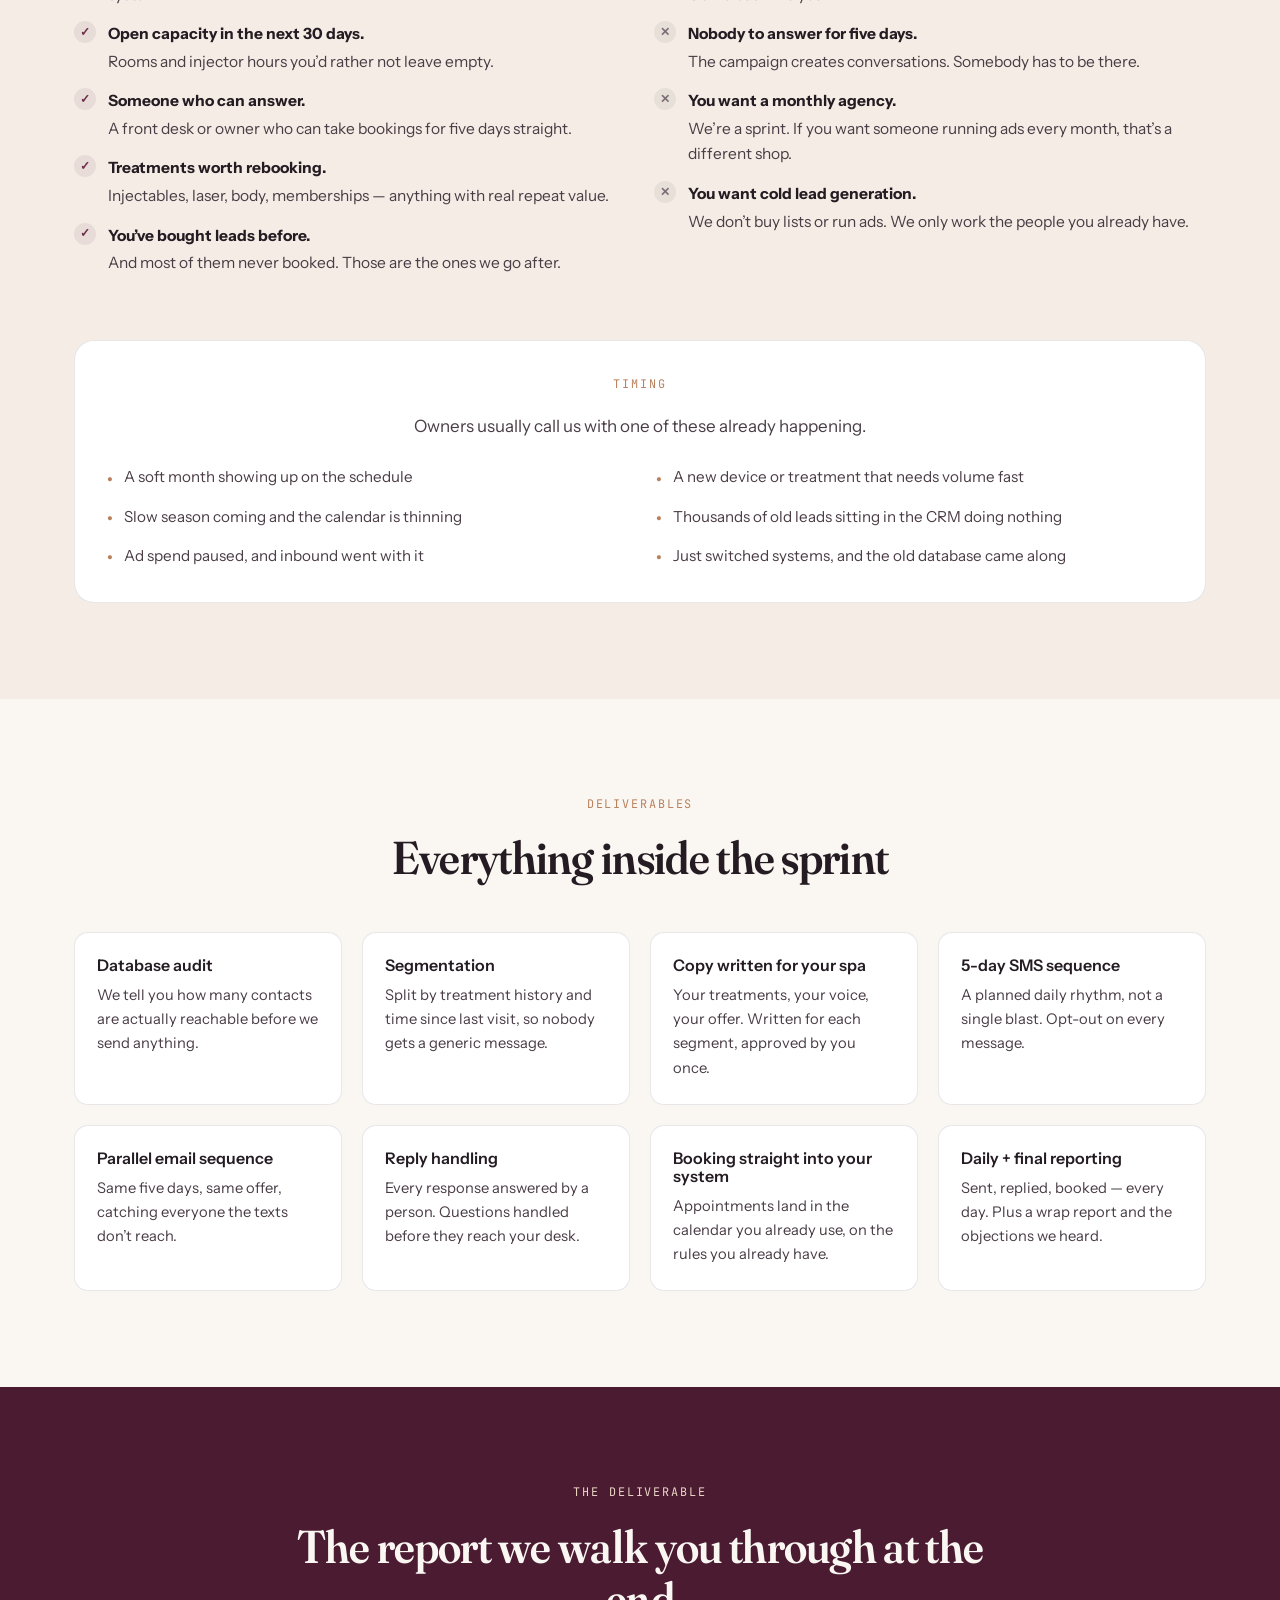
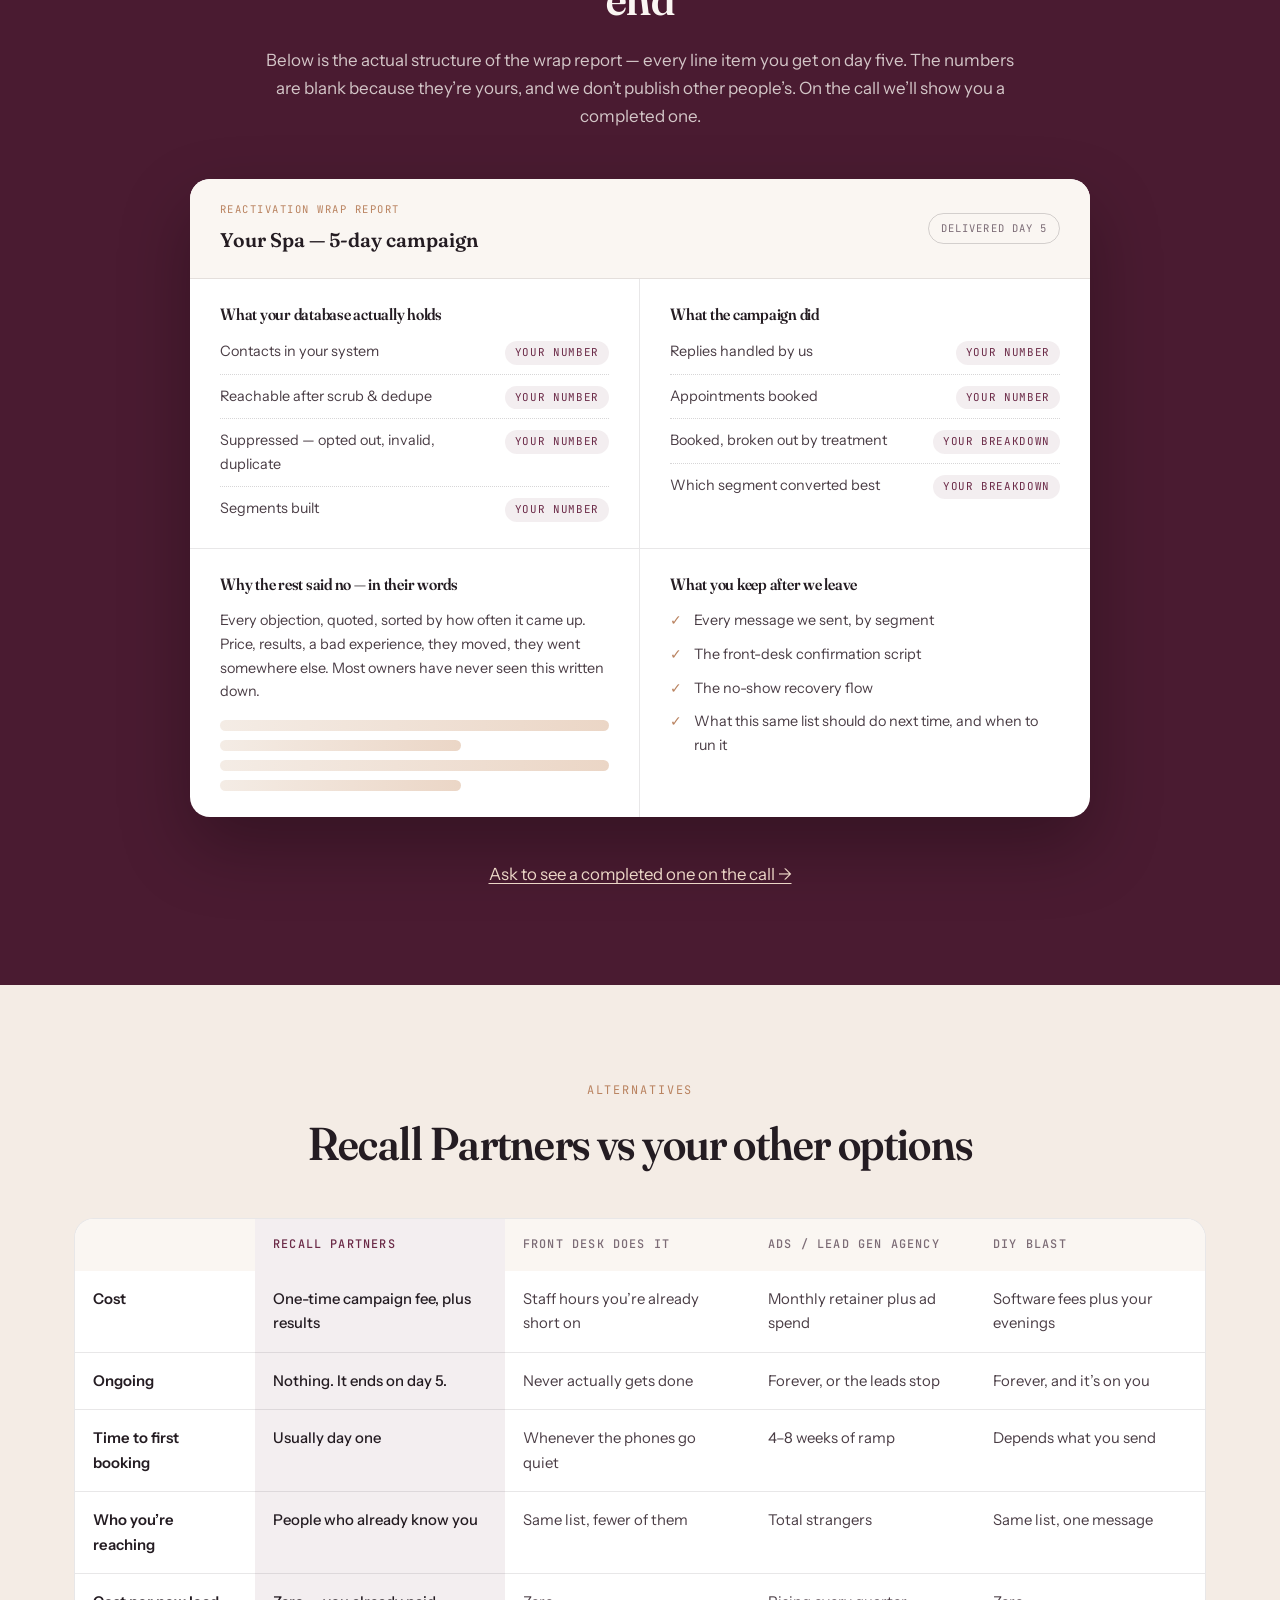
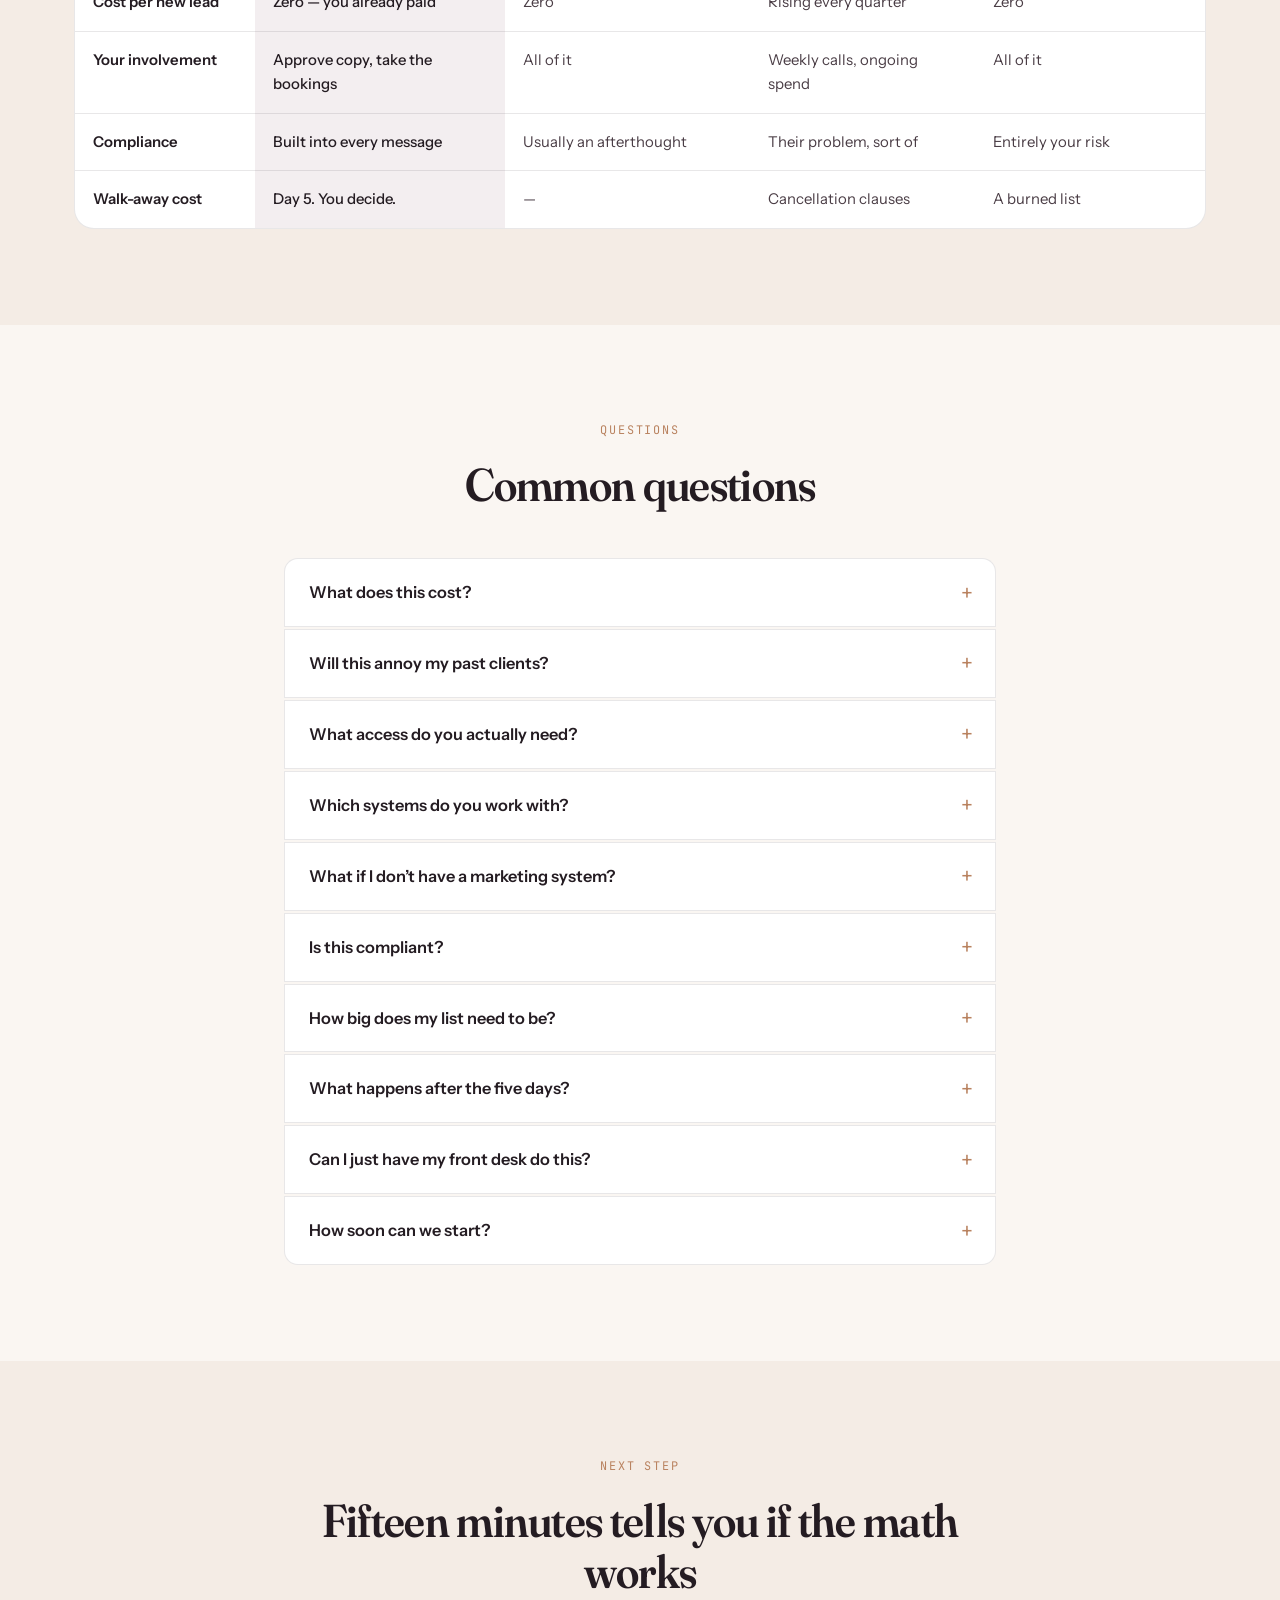
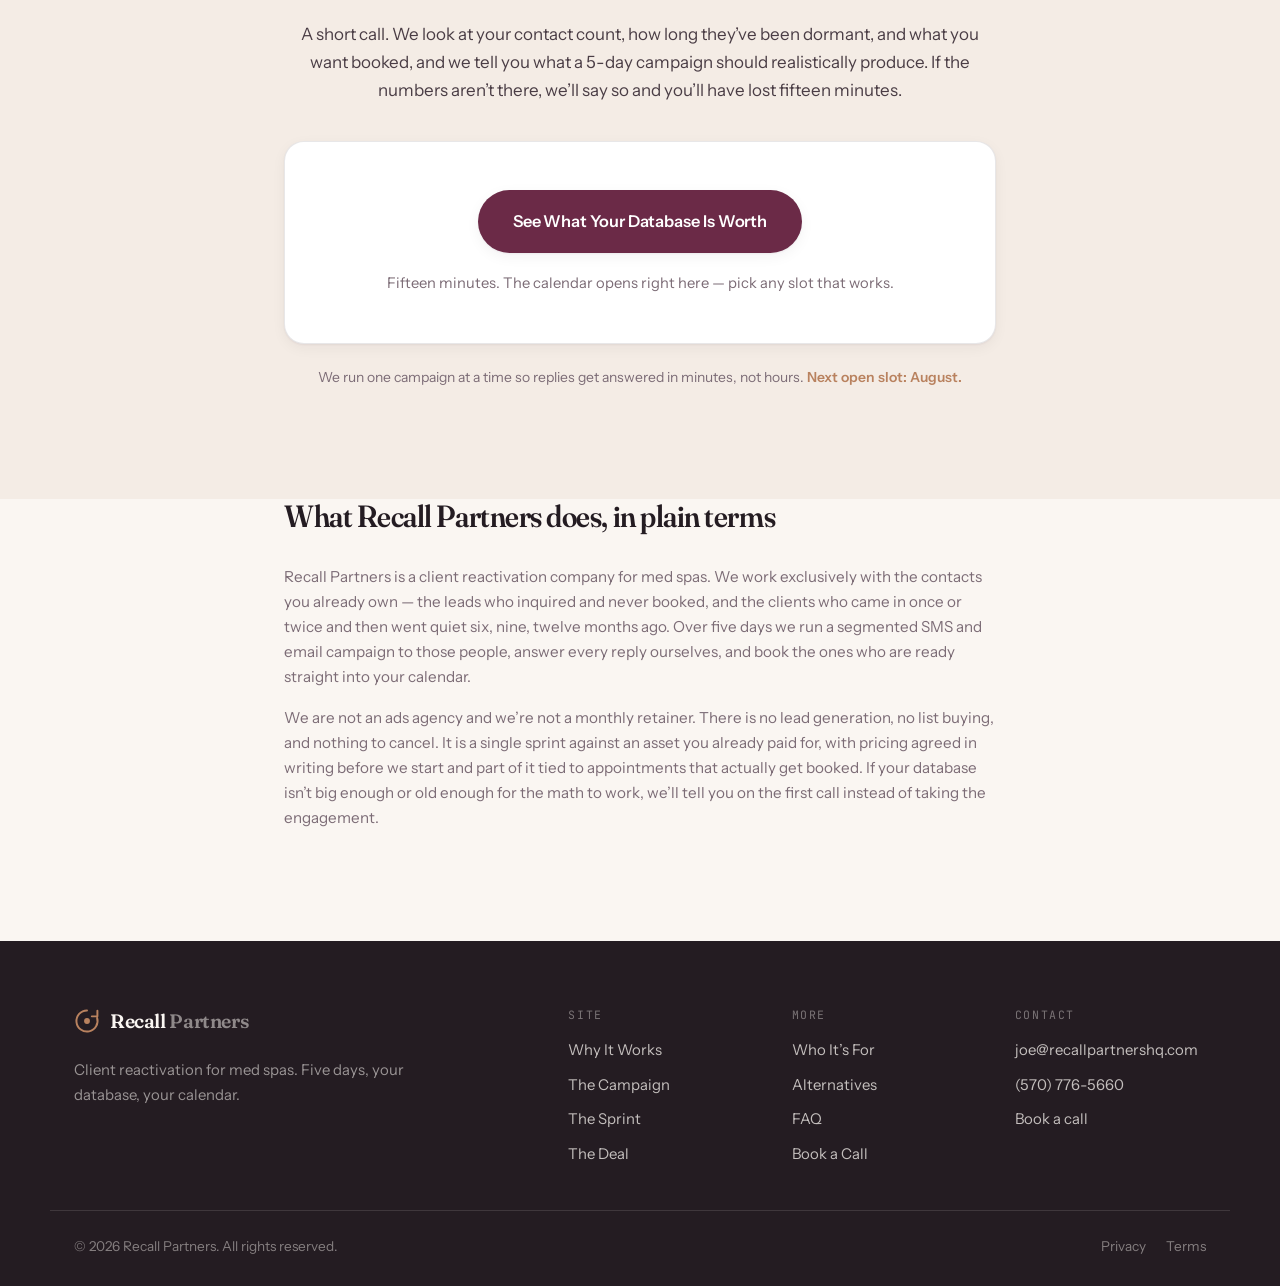
==== commit 2fd7745e: "Rework homepage for the med spa buyer: visuals, proof substitute, mobile CTA Nine changes from a des" ====
--- a/index.html
+++ b/index.html
@@ -3,6 +3,10 @@
 <head>
 <meta charset="utf-8">
 <meta name="viewport" content="width=device-width, initial-scale=1, maximum-scale=5">
+
+<!-- Google tag (gtag.js) — shared config lives in assets/analytics.js -->
+<link rel="preconnect" href="https://www.googletagmanager.com">
+<script src="assets/analytics.js"></script>
 <title>Recall Partners | Book Your Dormant Clients Back In. In 5 Days.</title>
 <meta name="description" content="We run a 5-day SMS and email reactivation campaign to the old leads and lapsed clients already sitting in your med spa's database, and put them back on your books. No retainer. No lock-in.">
 <meta name="author" content="Recall Partners">
@@ -37,7 +41,7 @@
 <link rel="preconnect" href="https://app.cal.com">
 <link rel="preconnect" href="https://fonts.googleapis.com">
 <link rel="preconnect" href="https://fonts.gstatic.com" crossorigin>
-<link href="https://fonts.googleapis.com/css2?family=DM+Serif+Display:ital@0;1&family=Instrument+Sans:wght@400;500;600;700&family=JetBrains+Mono:wght@400;500&display=swap" rel="stylesheet">
+<link href="https://fonts.googleapis.com/css2?family=Fraunces:ital,opsz,wght,SOFT,WONK@0,9..144,400..700,0..100,0..1;1,9..144,400..700,0..100,0..1&family=Instrument+Sans:wght@400;500;600;700&family=JetBrains+Mono:wght@400;500&display=swap" rel="stylesheet">
 <link rel="stylesheet" href="assets/styles.css">
 
 <!-- Structured data. The FAQ entries below mirror the visible FAQ
@@ -235,7 +239,7 @@
       <a href="#system">The Campaign</a>
       <a href="#deal">The Deal</a>
       <a href="#faq">FAQ</a>
-      <a class="btn btn--sm btn--primary" href="https://cal.com/recallpartners/reactivation-call" data-cal-link="recallpartners/reactivation-call" data-cal-namespace="reactivation-call" data-cal-config='{"layout":"month_view","useSlotsViewOnSmallScreen":"true"}'>Book a Call</a>
+      <a class="btn btn--sm btn--primary" href="https://cal.com/recallpartners/reactivation-call" data-cal-link="recallpartners/reactivation-call" data-cal-namespace="reactivation-call" data-cal-config='{"layout":"month_view","useSlotsViewOnSmallScreen":"true"}'>See What It&rsquo;s Worth</a>
     </div>
 
     <button class="nav__toggle" id="navToggle" aria-label="Toggle menu" aria-expanded="false" aria-controls="navLinks">
@@ -258,6 +262,15 @@
       Your next 30 appointments are already
       <span class="accent-serif">sitting in your database.</span>
     </h1>
+
+    <!-- The "30" is a target, not a claim of past results. This line keeps it
+         honest: it names the list size the number assumes and says the real
+         figure gets worked out on the call. Do not remove it while the site
+         has no published campaign data. -->
+    <p class="hero__qualifier reveal">
+      That&rsquo;s what we aim for on a <b>2,000-contact database</b>. Yours depends on your list &mdash;
+      how many are reachable, and how long they&rsquo;ve been gone. We run the math on the call.
+    </p>
 
     <p class="hero__sub reveal">
       Every med spa is carrying hundreds of leads who never booked and past clients who
@@ -267,7 +280,7 @@
     </p>
 
     <div class="hero__cta reveal">
-      <a class="btn btn--primary btn--lg" href="https://cal.com/recallpartners/reactivation-call" data-cal-link="recallpartners/reactivation-call" data-cal-namespace="reactivation-call" data-cal-config='{"layout":"month_view","useSlotsViewOnSmallScreen":"true"}'>Book Your Reactivation Call</a>
+      <a class="btn btn--primary btn--lg" href="https://cal.com/recallpartners/reactivation-call" data-cal-link="recallpartners/reactivation-call" data-cal-namespace="reactivation-call" data-cal-config='{"layout":"month_view","useSlotsViewOnSmallScreen":"true"}'>See What Your Database Is Worth</a>
       <span class="hero__cta-note">The engagement: one 5-day campaign</span>
       <a class="hero__link" href="#system">Not ready to talk? See exactly how the 5 days run &rarr;</a>
     </div>
@@ -283,22 +296,24 @@
 </header>
 
 <!-- ============================================================
-     WHO WE WORK WITH
-     Treatment categories, not client names -- labelled honestly so
-     it does not read as a client logo bar. Swap in real client
-     names (and rename the label) once you have written permission.
-     ============================================================ -->
-<div class="marquee-wrap">
+     BUILT FOR
+     Treatment categories, not client names. Labelled "Built for" so it
+     reads as who the offer suits, never as a client logo bar. If real
+     client names ever go here, get written permission first and change
+     the label back to "Who we work with".
+     ============================================================ -->
+<div class="builtfor">
   <div class="container">
-    <div class="marquee-label">Who we work with &mdash; single-location med spas, multi-site groups, and injector-led practices</div>
-    <div class="marquee marqueeMask">
-      <div class="marquee__track">
-        <span>Injectables</span><span>Laser &amp; Skin</span><span>Body Contouring</span>
-        <span>Med Spa Groups</span><span>Wellness &amp; IV</span><span>Hair Restoration</span>
-        <span>Injectables</span><span>Laser &amp; Skin</span><span>Body Contouring</span>
-        <span>Med Spa Groups</span><span>Wellness &amp; IV</span><span>Hair Restoration</span>
-      </div>
-    </div>
+    <div class="builtfor__label">Built for</div>
+    <ul class="pills">
+      <li>Injectables</li>
+      <li>Laser &amp; Skin</li>
+      <li>Body Contouring</li>
+      <li>Wellness &amp; IV</li>
+      <li>Hair Restoration</li>
+      <li>Memberships</li>
+    </ul>
+    <p class="builtfor__note">Single-location med spas, multi-site groups, and injector-led practices.</p>
   </div>
 </div>
 
@@ -394,6 +409,83 @@
       yours. You approve the copy once and then get out of the way.
     </p>
 
+    <!-- ============================================================
+         SMS THREAD MOCKUP
+         Illustrative, not a client record -- the caption says so, and it
+         has to keep saying so unless a real (permissioned, redacted)
+         thread replaces it. The spa name and client name are invented.
+         The opt-out line in message one is deliberate: it mirrors what
+         actually ships, and the compliance copy elsewhere on the page
+         claims it, so the mockup must show it.
+         ============================================================ -->
+    <div class="smsdemo reveal">
+      <div class="phone">
+        <div class="phone__frame">
+          <div class="phone__bar" aria-hidden="true"><span class="phone__notch"></span></div>
+
+          <div class="phone__head">
+            <div class="phone__avatar" aria-hidden="true">L</div>
+            <div>
+              <b>Lumen Med Spa</b>
+              <span>Mobile</span>
+            </div>
+          </div>
+
+          <ol class="thread">
+            <li class="thread__day"><span>Day 1 &middot; 10:04 AM</span></li>
+            <li class="msg msg--out">
+              Hi Marissa &mdash; it&rsquo;s Lumen Med Spa. It&rsquo;s been about 9 months since your last
+              Botox appointment and we still have your treatment notes on file. Want me to
+              check what&rsquo;s open this week? Reply STOP to opt out.
+            </li>
+
+            <li class="thread__day"><span>Day 1 &middot; 12:37 PM</span></li>
+            <li class="msg msg--in">Oh wow, I completely forgot. Is it still the same pricing?</li>
+
+            <li class="msg msg--out">
+              Same as your last visit. Dr. Chen has Thursday 2:15 or Friday 10:30 open.
+            </li>
+
+            <li class="msg msg--in">Thursday works</li>
+
+            <li class="msg msg--out">
+              Booked &mdash; Thursday 2:15 with Dr. Chen. You&rsquo;ll get a confirmation the day before.
+            </li>
+
+            <li class="thread__booked"><span aria-hidden="true">&#10003;</span> Added to the calendar</li>
+          </ol>
+        </div>
+      </div>
+
+      <div class="smsdemo__notes">
+        <h3 class="h3-lead">What&rsquo;s actually going on in that thread</h3>
+        <ol class="annotated">
+          <li>
+            <b>It names the treatment and the gap.</b>
+            She came in for Botox nine months ago. A message that knows that gets read.
+            A &ldquo;we miss you&rdquo; blast does not.
+          </li>
+          <li>
+            <b>The opt-out is in the first message.</b>
+            Every send carries it, quiet hours are respected, and existing unsubscribes
+            are honored before anything goes out.
+          </li>
+          <li>
+            <b>A person answered the price question.</b>
+            That reply is the whole job. An autoresponder loses her here; we don&rsquo;t.
+          </li>
+          <li>
+            <b>Two times offered, not &ldquo;call us.&rdquo;</b>
+            Named slots close. Open invitations get &ldquo;I&rsquo;ll check my schedule&rdquo; and then nothing.
+          </li>
+        </ol>
+        <p class="smsdemo__caption">
+          Example thread, written to show the shape of a real one. Spa and client are invented
+          &mdash; we don&rsquo;t publish client conversations.
+        </p>
+      </div>
+    </div>
+
     <div class="grid grid--2 gap-lg">
       <article class="channel reveal">
         <div class="channel__tag">Channel 01</div>
@@ -464,6 +556,140 @@
       <span role="listitem" class="chain__end">On your books</span>
     </div>
 
+    <!-- ============================================================
+         BEFORE / AFTER CALENDAR
+         Illustrative only. The slot pattern is invented and the caption
+         says so. It shows shape -- a soft week filling in -- and carries
+         no revenue figures or booking counts presented as results. If
+         real campaign data ever replaces this, label it with the spa's
+         permission and the actual date range.
+         ============================================================ -->
+    <div class="calcompare reveal">
+      <p class="sr-only">
+        Two illustrations of the same appointment week. The first shows six booked
+        appointments across five days with most slots open. The second shows the same
+        six plus fourteen more added by the campaign, leaving ten slots open.
+      </p>
+
+      <div class="calcompare__grid">
+        <figure class="calweek">
+          <figcaption>
+            <span class="calweek__tag">Before</span>
+            A soft week on the schedule
+          </figcaption>
+        <div class="week week--before" aria-hidden="true">
+          <div class="week__time"></div>
+          <div class="week__day">Mon</div>
+          <div class="week__day">Tue</div>
+          <div class="week__day">Wed</div>
+          <div class="week__day">Thu</div>
+          <div class="week__day">Fri</div>
+          <div class="week__time">9:00</div>
+          <div class="slot"></div>
+          <div class="slot is-booked"></div>
+          <div class="slot"></div>
+          <div class="slot"></div>
+          <div class="slot"></div>
+          <div class="week__time">10:30</div>
+          <div class="slot"></div>
+          <div class="slot"></div>
+          <div class="slot"></div>
+          <div class="slot"></div>
+          <div class="slot"></div>
+          <div class="week__time">12:00</div>
+          <div class="slot is-booked"></div>
+          <div class="slot"></div>
+          <div class="slot"></div>
+          <div class="slot is-booked"></div>
+          <div class="slot"></div>
+          <div class="week__time">1:30</div>
+          <div class="slot"></div>
+          <div class="slot"></div>
+          <div class="slot"></div>
+          <div class="slot"></div>
+          <div class="slot"></div>
+          <div class="week__time">3:00</div>
+          <div class="slot"></div>
+          <div class="slot"></div>
+          <div class="slot is-booked"></div>
+          <div class="slot"></div>
+          <div class="slot"></div>
+          <div class="week__time">4:30</div>
+          <div class="slot"></div>
+          <div class="slot"></div>
+          <div class="slot"></div>
+          <div class="slot"></div>
+          <div class="slot is-booked"></div>
+        </div>
+        </figure>
+
+        <div class="calcompare__arrow" aria-hidden="true">&rarr;</div>
+
+        <figure class="calweek">
+          <figcaption>
+            <span class="calweek__tag calweek__tag--after">After</span>
+            The same week, worked
+          </figcaption>
+        <div class="week week--after" aria-hidden="true">
+          <div class="week__time"></div>
+          <div class="week__day">Mon</div>
+          <div class="week__day">Tue</div>
+          <div class="week__day">Wed</div>
+          <div class="week__day">Thu</div>
+          <div class="week__day">Fri</div>
+          <div class="week__time">9:00</div>
+          <div class="slot is-new"></div>
+          <div class="slot is-booked"></div>
+          <div class="slot"></div>
+          <div class="slot is-new"></div>
+          <div class="slot"></div>
+          <div class="week__time">10:30</div>
+          <div class="slot is-new"></div>
+          <div class="slot"></div>
+          <div class="slot"></div>
+          <div class="slot is-new"></div>
+          <div class="slot is-new"></div>
+          <div class="week__time">12:00</div>
+          <div class="slot is-booked"></div>
+          <div class="slot is-new"></div>
+          <div class="slot is-new"></div>
+          <div class="slot is-booked"></div>
+          <div class="slot"></div>
+          <div class="week__time">1:30</div>
+          <div class="slot"></div>
+          <div class="slot"></div>
+          <div class="slot is-new"></div>
+          <div class="slot is-new"></div>
+          <div class="slot is-new"></div>
+          <div class="week__time">3:00</div>
+          <div class="slot is-new"></div>
+          <div class="slot is-new"></div>
+          <div class="slot is-booked"></div>
+          <div class="slot"></div>
+          <div class="slot"></div>
+          <div class="week__time">4:30</div>
+          <div class="slot"></div>
+          <div class="slot is-new"></div>
+          <div class="slot"></div>
+          <div class="slot is-new"></div>
+          <div class="slot is-booked"></div>
+        </div>
+        </figure>
+      </div>
+
+      <div class="callegend">
+        <span><i class="dot dot--booked"></i> Already on the books</span>
+        <span><i class="dot dot--new"></i> Added by the campaign</span>
+        <span><i class="dot dot--open"></i> Still open</span>
+      </div>
+
+      <p class="calcompare__caption">
+        Illustrative. How much a week fills depends on your database size, how long people
+        have been gone, and your treatment mix &mdash; we give you a realistic number on the
+        call, before you commit to anything.
+      </p>
+    </div>
+
     <p class="section__kicker reveal">
       They show up already knowing your name, your address, and what they&rsquo;re coming in for.
       <b>That&rsquo;s not a dead lead. That&rsquo;s a client who needed a reason.</b>
@@ -703,6 +929,90 @@
 <!-- ============================================================
      COMPARISON
      ============================================================ -->
+<!-- ============================================================
+     WRAP REPORT PREVIEW
+     Stands in for a proof/results section until there is one real,
+     permissioned campaign result to publish. It shows the SHAPE of the
+     deliverable and nothing else -- every figure is a labelled blank on
+     purpose. Do not fill these in with example numbers; a reader will
+     read them as results. When real data exists, replace the whole
+     section with it and name the spa and the date range.
+     ============================================================ -->
+<section class="section report" id="report">
+  <div class="container">
+    <div class="section__head narrow reveal">
+      <div class="eyebrow">The Deliverable</div>
+      <h2>The report we walk you through at the end</h2>
+      <p class="lede">
+        Below is the actual structure of the wrap report &mdash; every line item you get on
+        day five. The numbers are blank because they&rsquo;re yours, and we don&rsquo;t publish
+        other people&rsquo;s. On the call we&rsquo;ll show you a completed one.
+      </p>
+    </div>
+
+    <div class="repdoc reveal">
+      <div class="repdoc__head">
+        <div>
+          <div class="repdoc__kicker">Reactivation Wrap Report</div>
+          <b class="repdoc__title">Your Spa &mdash; 5-day campaign</b>
+        </div>
+        <span class="repdoc__stamp">Delivered day 5</span>
+      </div>
+
+      <div class="repdoc__body">
+        <section class="repblock">
+          <h3>What your database actually holds</h3>
+          <ul class="repline">
+            <li><span>Contacts in your system</span><i>your number</i></li>
+            <li><span>Reachable after scrub &amp; dedupe</span><i>your number</i></li>
+            <li><span>Suppressed &mdash; opted out, invalid, duplicate</span><i>your number</i></li>
+            <li><span>Segments built</span><i>your number</i></li>
+          </ul>
+        </section>
+
+        <section class="repblock">
+          <h3>What the campaign did</h3>
+          <ul class="repline">
+            <li><span>Replies handled by us</span><i>your number</i></li>
+            <li><span>Appointments booked</span><i>your number</i></li>
+            <li><span>Booked, broken out by treatment</span><i>your breakdown</i></li>
+            <li><span>Which segment converted best</span><i>your breakdown</i></li>
+          </ul>
+        </section>
+
+        <section class="repblock">
+          <h3>Why the rest said no &mdash; in their words</h3>
+          <p class="repblock__note">
+            Every objection, quoted, sorted by how often it came up. Price, results, a bad
+            experience, they moved, they went somewhere else. Most owners have never seen
+            this written down.
+          </p>
+          <div class="repquotes" aria-hidden="true">
+            <span class="repquote"></span>
+            <span class="repquote repquote--short"></span>
+            <span class="repquote"></span>
+            <span class="repquote repquote--short"></span>
+          </div>
+        </section>
+
+        <section class="repblock">
+          <h3>What you keep after we leave</h3>
+          <ul class="repfiles">
+            <li>Every message we sent, by segment</li>
+            <li>The front-desk confirmation script</li>
+            <li>The no-show recovery flow</li>
+            <li>What this same list should do next time, and when to run it</li>
+          </ul>
+        </section>
+      </div>
+    </div>
+
+    <p class="section__kicker reveal report__kicker">
+      <a href="https://cal.com/recallpartners/reactivation-call" data-cal-link="recallpartners/reactivation-call" data-cal-namespace="reactivation-call" data-cal-config='{"layout":"month_view","useSlotsViewOnSmallScreen":"true"}'>Ask to see a completed one on the call &rarr;</a>
+    </p>
+  </div>
+</section>
+
 <section class="section section--alt" id="compare">
   <div class="container">
     <div class="section__head reveal">
@@ -930,7 +1240,7 @@
 <section class="section book" id="book">
   <div class="container narrow book__inner">
     <div class="eyebrow reveal">Next Step</div>
-    <h2 class="reveal">See what your database is actually worth</h2>
+    <h2 class="reveal">Fifteen minutes tells you if the math works</h2>
     <p class="lede reveal">
       A short call. We look at your contact count, how long they&rsquo;ve been dormant, and what
       you want booked, and we tell you what a 5-day campaign should realistically produce. If
@@ -950,12 +1260,17 @@
            data-cal-link="recallpartners/reactivation-call"
            data-cal-namespace="reactivation-call"
            data-cal-config='{"layout":"month_view","useSlotsViewOnSmallScreen":"true"}'
-           data-cta="booking">Book Your Reactivation Call</a>
+           data-cta="booking">See What Your Database Is Worth</a>
         <p>Fifteen minutes. The calendar opens right here &mdash; pick any slot that works.</p>
       </div>
     </div>
 
-    <p class="book__note reveal">Limited campaigns per month &mdash; we run them one at a time so replies get answered fast.</p>
+    <!-- Real constraint, not a countdown. Update the month as the calendar moves;
+         if the next open slot is not August, change it here. -->
+    <p class="book__note reveal">
+      We run one campaign at a time so replies get answered in minutes, not hours.
+      <b>Next open slot: August.</b>
+    </p>
   </div>
 </section>
 
@@ -984,6 +1299,29 @@
 </section>
 
 </main>
+
+<!-- ============================================================
+     STICKY MOBILE CTA
+     Mobile only. The nav's booking button is inside the collapsed
+     hamburger, so on a phone there is otherwise no visible CTA once the
+     hero scrolls away. Revealed by script.js after the hero passes; the
+     hidden-by-default class means it never covers the hero itself.
+     ============================================================ -->
+<div class="stickycta" id="stickyCta" aria-hidden="true">
+  <div class="stickycta__inner">
+    <div class="stickycta__copy">
+      <b>Free 15-min call</b>
+      <span>No pitch if the numbers aren&rsquo;t there.</span>
+    </div>
+    <a class="btn btn--primary btn--sm"
+       href="https://cal.com/recallpartners/reactivation-call"
+       data-cal-link="recallpartners/reactivation-call"
+       data-cal-namespace="reactivation-call"
+       data-cal-config='{"layout":"month_view","useSlotsViewOnSmallScreen":"true"}'
+       data-cta="booking-sticky">See What It&rsquo;s Worth</a>
+  </div>
+</div>
+
 
 <!-- ============================================================
      FOOTER
--- a/assets/styles.css
+++ b/assets/styles.css
@@ -26,7 +26,7 @@
   --line-strong:  rgba(36, 28, 34, .18);
 
   /* Type */
-  --font-serif: "DM Serif Display", "Playfair Display", Georgia, "Times New Roman", serif;
+  --font-serif: "Fraunces", "Playfair Display", Georgia, "Times New Roman", serif;
   --font-sans:  "Instrument Sans", -apple-system, BlinkMacSystemFont, "Segoe UI", Roboto, Helvetica, Arial, sans-serif;
   --font-mono:  "JetBrains Mono", ui-monospace, SFMono-Regular, Menlo, Consolas, monospace;
 
@@ -109,6 +109,11 @@
 /* ---------- Typography ---------- */
 h1, h2, h3, .h2-sm, .h3-lead {
   font-family: var(--font-serif);
+  /* Fraunces is variable: opsz tracks the rendered size, SOFT rounds the
+     terminals and WONK turns on the swashed forms. Without these it falls
+     back to the defaults (opsz 14, SOFT 0, WONK 0) and reads flat. */
+  font-variation-settings: "opsz" 96, "SOFT" 40, "WONK" 1;
+  font-weight: 600;
   letter-spacing: -0.015em;
   line-height: 1.12;
 }
@@ -180,6 +185,8 @@
 .brand__mark { width: 26px; height: 26px; color: var(--plum); flex: none; }
 .brand__name {
   font-family: var(--font-serif);
+  font-variation-settings: "opsz" 20, "SOFT" 40, "WONK" 1;
+  font-weight: 600;
   font-size: 1.22rem;
   letter-spacing: -0.02em;
 }
@@ -229,6 +236,18 @@
   max-width: 60ch; margin: 0 auto 36px;
 }
 
+/* Qualifier under the headline -- deliberately quieter than the sub so it
+   reads as a footnote to the number, not as a second sales line. */
+.hero__qualifier {
+  max-width: 58ch;
+  margin: -14px auto 30px;
+  padding-top: 14px;
+  border-top: 1px solid var(--line);
+  font-size: .95rem;
+  color: var(--muted);
+}
+.hero__qualifier b { color: var(--ink-2); font-weight: 600; }
+
 .hero__cta {
   display: flex; flex-wrap: wrap; align-items: center; justify-content: center;
   gap: 14px 20px; margin-bottom: 42px;
@@ -254,31 +273,400 @@
 .hero__stats b { color: var(--ink); font-weight: 600; }
 .hero__stats .dot { color: var(--line-strong); }
 
-/* ---------- Marquee ---------- */
-.marquee-wrap { padding: 24px 0 56px; }
-.marquee-label {
-  text-align: center; font-size: .84rem; color: var(--muted);
-  margin-bottom: 20px;
-}
-.marqueeMask {
+/* ---------- Sticky mobile CTA ---------- */
+/* Desktop keeps the CTA in the sticky nav, so this bar is mobile-only.
+   It sits above the Cal.com overlay's own stacking context is not an
+   issue -- Cal renders in its own layer -- but it must stay under the
+   nav (z-index 60) when the mobile menu is open, hence 55. */
+.stickycta {
+  display: none;
+  position: fixed;
+  left: 0; right: 0; bottom: 0;
+  z-index: 55;
+  padding: 10px 16px calc(10px + env(safe-area-inset-bottom));
+  background: rgba(250, 246, 242, .94);
+  backdrop-filter: saturate(180%) blur(14px);
+  -webkit-backdrop-filter: saturate(180%) blur(14px);
+  border-top: 1px solid var(--line-strong);
+  transform: translateY(110%);
+  transition: transform .26s ease;
+}
+.stickycta.is-shown { transform: translateY(0); }
+.stickycta__inner {
+  display: flex; align-items: center; justify-content: space-between;
+  gap: 14px;
+}
+.stickycta__copy { display: flex; flex-direction: column; line-height: 1.3; min-width: 0; }
+.stickycta__copy b { font-size: .92rem; font-weight: 600; color: var(--ink); }
+/* Wraps rather than truncating -- at 360px the button eats most of the
+   bar, and a clipped half-sentence reads worse than two short lines. */
+.stickycta__copy span { font-size: .76rem; color: var(--muted); }
+.stickycta .btn { flex: none; }
+
+@media (max-width: 860px) {
+  .stickycta { display: block; }
+  /* Room so the bar never covers the last line of the footer. */
+  body.has-stickycta .footer { padding-bottom: 110px; }
+}
+
+@media (max-width: 400px) {
+  .stickycta { padding-inline: 12px; }
+  .stickycta__inner { gap: 10px; }
+  .stickycta .btn { padding: 10px 14px; font-size: .82rem; }
+}
+
+/* ---------- Built for (pills) ---------- */
+.builtfor { padding: 8px 0 60px; text-align: center; }
+.builtfor__label {
+  font-family: var(--font-mono);
+  font-size: .74rem; letter-spacing: .16em; text-transform: uppercase;
+  color: var(--muted);
+  margin-bottom: 18px;
+}
+.pills {
+  display: flex; flex-wrap: wrap; justify-content: center;
+  gap: 10px;
+  margin: 0 auto;
+  max-width: 780px;
+}
+.pills li {
+  padding: 9px 18px;
+  border: 1px solid var(--line-strong);
+  border-radius: 999px;
+  background: var(--surface);
+  font-size: .95rem;
+  font-weight: 500;
+  color: var(--ink-2);
+  white-space: nowrap;
+}
+.builtfor__note {
+  margin: 20px auto 0;
+  max-width: 56ch;
+  font-size: .9rem;
+  color: var(--muted);
+}
+
+/* ---------- SMS thread mockup ---------- */
+.smsdemo {
+  display: grid;
+  grid-template-columns: minmax(0, 320px) minmax(0, 1fr);
+  gap: 48px;
+  align-items: center;
+  margin-bottom: 56px;
+}
+
+.phone { display: flex; justify-content: center; }
+.phone__frame {
+  width: 100%;
+  max-width: 320px;
+  background: var(--surface);
+  border: 1px solid var(--line-strong);
+  border-radius: 34px;
+  padding: 10px 10px 16px;
+  box-shadow: var(--shadow-md);
   overflow: hidden;
-  -webkit-mask-image: linear-gradient(to right, transparent, #000 12%, #000 88%, transparent);
-          mask-image: linear-gradient(to right, transparent, #000 12%, #000 88%, transparent);
-}
-.marquee__track {
-  display: flex; gap: 56px; width: max-content;
-  animation: rpMarquee 38s linear infinite;
-  will-change: transform;
-}
-.marqueeMask:hover .marquee__track { animation-play-state: paused; }
-.marquee__track span {
+}
+.phone__bar { display: flex; justify-content: center; padding: 4px 0 10px; }
+.phone__notch {
+  width: 74px; height: 5px; border-radius: 999px;
+  background: var(--line-strong);
+}
+.phone__head {
+  display: flex; align-items: center; gap: 10px;
+  padding: 0 12px 12px;
+  border-bottom: 1px solid var(--line);
+}
+.phone__avatar {
+  width: 34px; height: 34px; flex: none;
+  display: grid; place-items: center;
+  border-radius: 50%;
+  background: var(--plum); color: #fff;
   font-family: var(--font-serif);
-  font-size: 1.3rem;
-  color: var(--muted);
+  font-variation-settings: "opsz" 20, "SOFT" 40, "WONK" 1;
+  font-size: 1rem; font-weight: 600;
+}
+.phone__head b { display: block; font-size: .92rem; font-weight: 600; line-height: 1.3; }
+.phone__head span { font-size: .74rem; color: var(--muted); }
+
+.thread {
+  display: flex; flex-direction: column;
+  gap: 8px;
+  padding: 14px 12px 4px;
+}
+.thread__day {
+  align-self: center;
+  font-family: var(--font-mono);
+  font-size: .64rem; letter-spacing: .08em; text-transform: uppercase;
+  color: var(--muted);
+  margin: 6px 0 2px;
+}
+.msg {
+  max-width: 84%;
+  padding: 10px 14px;
+  font-size: .84rem;
+  line-height: 1.45;
+  border-radius: 18px;
+}
+.msg--out {
+  align-self: flex-end;
+  background: var(--plum); color: #fff;
+  border-bottom-right-radius: 6px;
+}
+.msg--in {
+  align-self: flex-start;
+  background: var(--cream-2); color: var(--ink);
+  border-bottom-left-radius: 6px;
+}
+.thread__booked {
+  align-self: center;
+  margin-top: 12px;
+  padding: 7px 15px;
+  border-radius: 999px;
+  background: var(--rose-soft);
+  color: var(--plum-deep);
+  font-size: .76rem; font-weight: 600;
+}
+.thread__booked span { margin-right: 5px; }
+
+.smsdemo__notes .h3-lead { margin-bottom: .7em; }
+.annotated { display: grid; gap: 18px; counter-reset: ann; }
+.annotated li {
+  position: relative;
+  padding-left: 40px;
+  font-size: .97rem;
+  color: var(--ink-2);
+}
+.annotated li::before {
+  counter-increment: ann;
+  content: counter(ann, decimal-leading-zero);
+  position: absolute; left: 0; top: 1px;
+  font-family: var(--font-mono);
+  font-size: .74rem;
+  color: var(--rose);
+}
+.annotated b { color: var(--ink); font-weight: 600; }
+.smsdemo__caption {
+  margin: 24px 0 0;
+  padding-top: 16px;
+  border-top: 1px solid var(--line);
+  font-size: .82rem;
+  color: var(--muted);
+}
+
+@media (max-width: 860px) {
+  .smsdemo { grid-template-columns: minmax(0, 1fr); gap: 34px; }
+}
+
+/* ---------- Before / after calendar ---------- */
+.calcompare { margin: 44px 0 8px; }
+.calcompare__grid {
+  display: grid;
+  grid-template-columns: minmax(0, 1fr) auto minmax(0, 1fr);
+  align-items: center;
+  gap: 22px;
+}
+.calcompare__arrow {
+  font-size: 1.5rem;
+  color: var(--line-strong);
+}
+
+.calweek { margin: 0; }
+.calweek figcaption {
+  display: flex; align-items: center; gap: 10px;
+  margin-bottom: 14px;
+  font-size: .92rem;
+  color: var(--ink-2);
+}
+.calweek__tag {
+  font-family: var(--font-mono);
+  font-size: .66rem; letter-spacing: .12em; text-transform: uppercase;
+  padding: 4px 9px; border-radius: 999px;
+  background: var(--cream-2); color: var(--muted);
+  border: 1px solid var(--line);
+}
+.calweek__tag--after { background: var(--plum); color: #fff; border-color: transparent; }
+
+.week {
+  display: grid;
+  grid-template-columns: auto repeat(5, minmax(0, 1fr));
+  gap: 5px;
+  padding: 16px;
+  background: var(--surface);
+  border: 1px solid var(--line);
+  border-radius: var(--radius);
+  box-shadow: var(--shadow-sm);
+}
+.week__day {
+  font-family: var(--font-mono);
+  font-size: .64rem; letter-spacing: .1em; text-transform: uppercase;
+  color: var(--muted);
+  text-align: center;
+  padding-bottom: 6px;
+}
+.week__time {
+  font-family: var(--font-mono);
+  font-size: .6rem;
+  color: var(--muted);
+  padding-right: 8px;
+  display: flex; align-items: center;
   white-space: nowrap;
-  opacity: .7;
-}
-@keyframes rpMarquee { from { transform: translate3d(0,0,0); } to { transform: translate3d(-50%,0,0); } }
+}
+.slot {
+  height: 22px;
+  border-radius: 5px;
+  border: 1px dashed var(--line-strong);
+  background: transparent;
+}
+.slot.is-booked { border: 0; background: var(--rose-soft); }
+.slot.is-new    { border: 0; background: var(--plum); }
+
+.callegend {
+  display: flex; flex-wrap: wrap; justify-content: center;
+  gap: 8px 22px;
+  margin-top: 20px;
+  font-size: .82rem;
+  color: var(--muted);
+}
+.callegend .dot {
+  display: inline-block;
+  width: 11px; height: 11px; border-radius: 3px;
+  margin-right: 7px;
+  vertical-align: -1px;
+}
+.dot--booked { background: var(--rose-soft); }
+.dot--new    { background: var(--plum); }
+.dot--open   { border: 1px dashed var(--line-strong); }
+
+.calcompare__caption {
+  margin: 18px auto 0;
+  max-width: 62ch;
+  text-align: center;
+  font-size: .84rem;
+  color: var(--muted);
+}
+
+@media (max-width: 860px) {
+  .calcompare__grid { grid-template-columns: minmax(0, 1fr); gap: 16px; }
+  /* Arrow points down once the two weeks stack. */
+  .calcompare__arrow { justify-self: center; transform: rotate(90deg); }
+}
+
+/* ---------- Wrap report preview ---------- */
+/* Deep plum band. This is the one dark section on the page -- it breaks
+   the cream/cream-2 alternation on purpose so the deliverable reads as
+   the anchor of the page rather than one more content block. */
+.report {
+  background: var(--plum-deep);
+  color: var(--cream);
+}
+.report h2 { color: var(--cream); }
+.report .eyebrow { color: var(--rose-soft); }
+.report .lede { color: rgba(250, 246, 242, .78); }
+.report__kicker a { color: var(--rose-soft); }
+
+.repdoc {
+  max-width: 900px;
+  margin-inline: auto;
+  background: var(--surface);
+  color: var(--ink);
+  border-radius: var(--radius-lg);
+  box-shadow: 0 30px 70px rgba(0, 0, 0, .28);
+  overflow: hidden;
+}
+.repdoc__head {
+  display: flex; align-items: center; justify-content: space-between;
+  gap: 16px;
+  padding: 22px 30px;
+  border-bottom: 1px solid var(--line);
+  background: var(--cream);
+}
+.repdoc__kicker {
+  font-family: var(--font-mono);
+  font-size: .66rem; letter-spacing: .14em; text-transform: uppercase;
+  color: var(--rose);
+  margin-bottom: 5px;
+}
+.repdoc__title {
+  font-family: var(--font-serif);
+  font-variation-settings: "opsz" 40, "SOFT" 40, "WONK" 1;
+  font-size: 1.24rem; font-weight: 600;
+}
+.repdoc__stamp {
+  flex: none;
+  font-family: var(--font-mono);
+  font-size: .66rem; letter-spacing: .1em; text-transform: uppercase;
+  padding: 6px 12px; border-radius: 999px;
+  border: 1px solid var(--line-strong);
+  color: var(--muted);
+}
+
+.repdoc__body {
+  display: grid;
+  grid-template-columns: repeat(2, minmax(0, 1fr));
+  gap: 0;
+}
+.repblock { padding: 26px 30px; border-bottom: 1px solid var(--line); }
+.repblock:nth-child(odd) { border-right: 1px solid var(--line); }
+.repblock:nth-last-child(-n+2) { border-bottom: 0; }
+.repblock h3 {
+  font-size: 1.02rem;
+  font-weight: 600;
+  margin-bottom: 16px;
+}
+.repblock__note { font-size: .9rem; color: var(--ink-2); margin-bottom: 16px; }
+
+.repline { display: grid; gap: 10px; }
+.repline li {
+  display: flex; align-items: baseline; justify-content: space-between;
+  gap: 12px;
+  font-size: .9rem;
+  color: var(--ink-2);
+  padding-bottom: 9px;
+  border-bottom: 1px dotted var(--line-strong);
+}
+.repline li:last-child { border-bottom: 0; padding-bottom: 0; }
+/* Deliberately a labelled blank, never a sample figure -- see the note
+   on the section in index.html. */
+.repline i {
+  flex: none;
+  font-family: var(--font-mono);
+  font-style: normal;
+  font-size: .68rem; letter-spacing: .06em; text-transform: uppercase;
+  padding: 3px 10px; border-radius: 999px;
+  background: var(--plum-soft);
+  color: var(--plum);
+}
+
+.repquotes { display: grid; gap: 9px; }
+.repquote {
+  display: block;
+  height: 11px;
+  border-radius: 999px;
+  background: linear-gradient(90deg, var(--cream-2), var(--rose-soft));
+}
+.repquote--short { width: 62%; }
+
+.repfiles { display: grid; gap: 10px; }
+.repfiles li {
+  position: relative;
+  padding-left: 24px;
+  font-size: .9rem;
+  color: var(--ink-2);
+}
+.repfiles li::before {
+  content: "\2713";
+  position: absolute; left: 0; top: 0;
+  color: var(--rose);
+  font-size: .85rem;
+}
+
+@media (max-width: 720px) {
+  .repdoc__body { grid-template-columns: minmax(0, 1fr); }
+  .repblock { padding: 22px; border-right: 0 !important; }
+  .repblock:nth-last-child(-n+2) { border-bottom: 1px solid var(--line); }
+  .repblock:last-child { border-bottom: 0; }
+  .repdoc__head { padding: 18px 22px; flex-wrap: wrap; }
+}
 
 /* ---------- Cards ---------- */
 .mechanism__label {
@@ -557,6 +945,7 @@
 .book__inner { text-align: center; }
 .book__inner .lede { margin-inline: auto; margin-bottom: 36px; }
 .book__note { margin-top: 22px; font-size: .87rem; color: var(--muted); }
+.book__note b { color: var(--rose); font-weight: 600; }
 
 .booking-embed {
   background: var(--surface);
@@ -673,14 +1062,14 @@
 
 /* ---------- Motion / print ---------- */
 @media (prefers-reduced-motion: reduce) {
+  .stickycta { transition: none; }
   html { scroll-behavior: auto; }
-  .marquee__track { animation: none; }
   .reveal { opacity: 1; transform: none; transition: none; }
   * { animation-duration: .001ms !important; transition-duration: .001ms !important; }
 }
 
 @media print {
-  .nav, .marquee-wrap, .table-tabs { display: none; }
+  .nav, .builtfor, .table-tabs, .stickycta { display: none; }
   .reveal { opacity: 1; transform: none; }
   body { background: #fff; }
 }
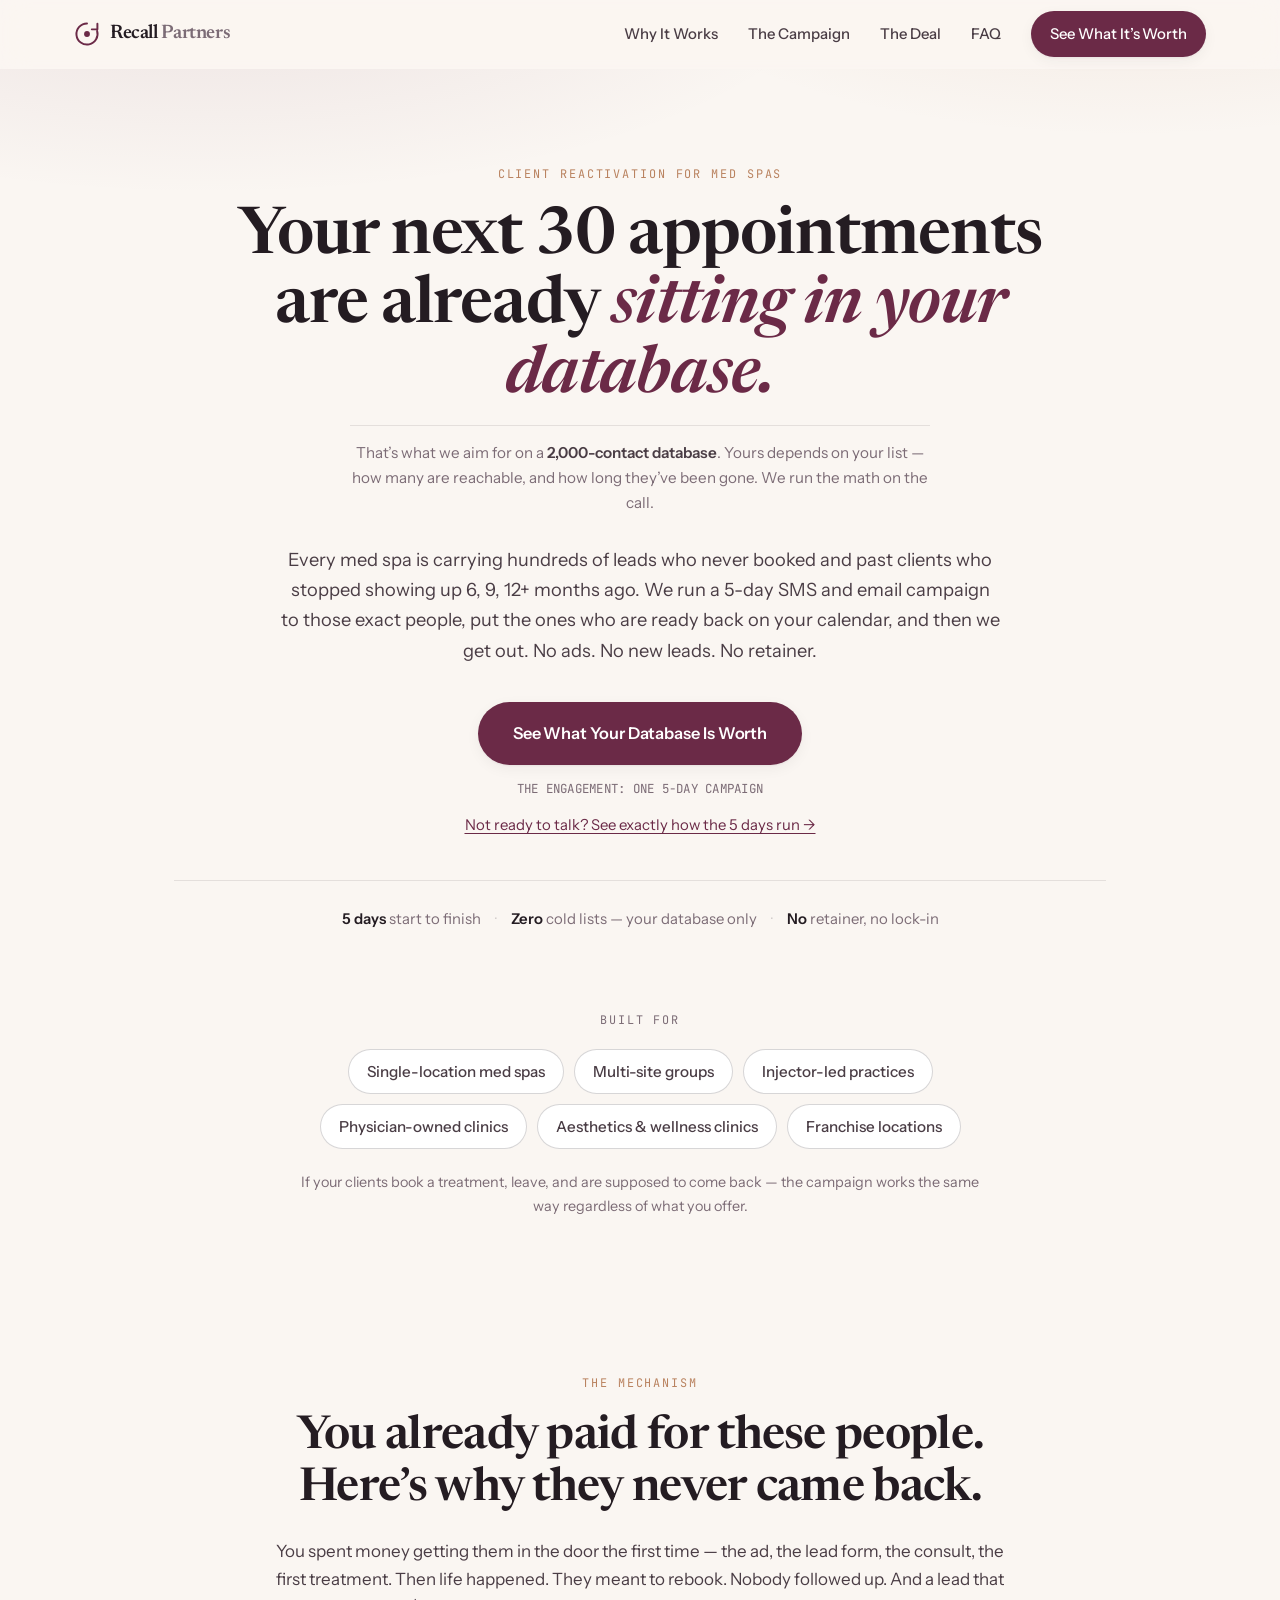
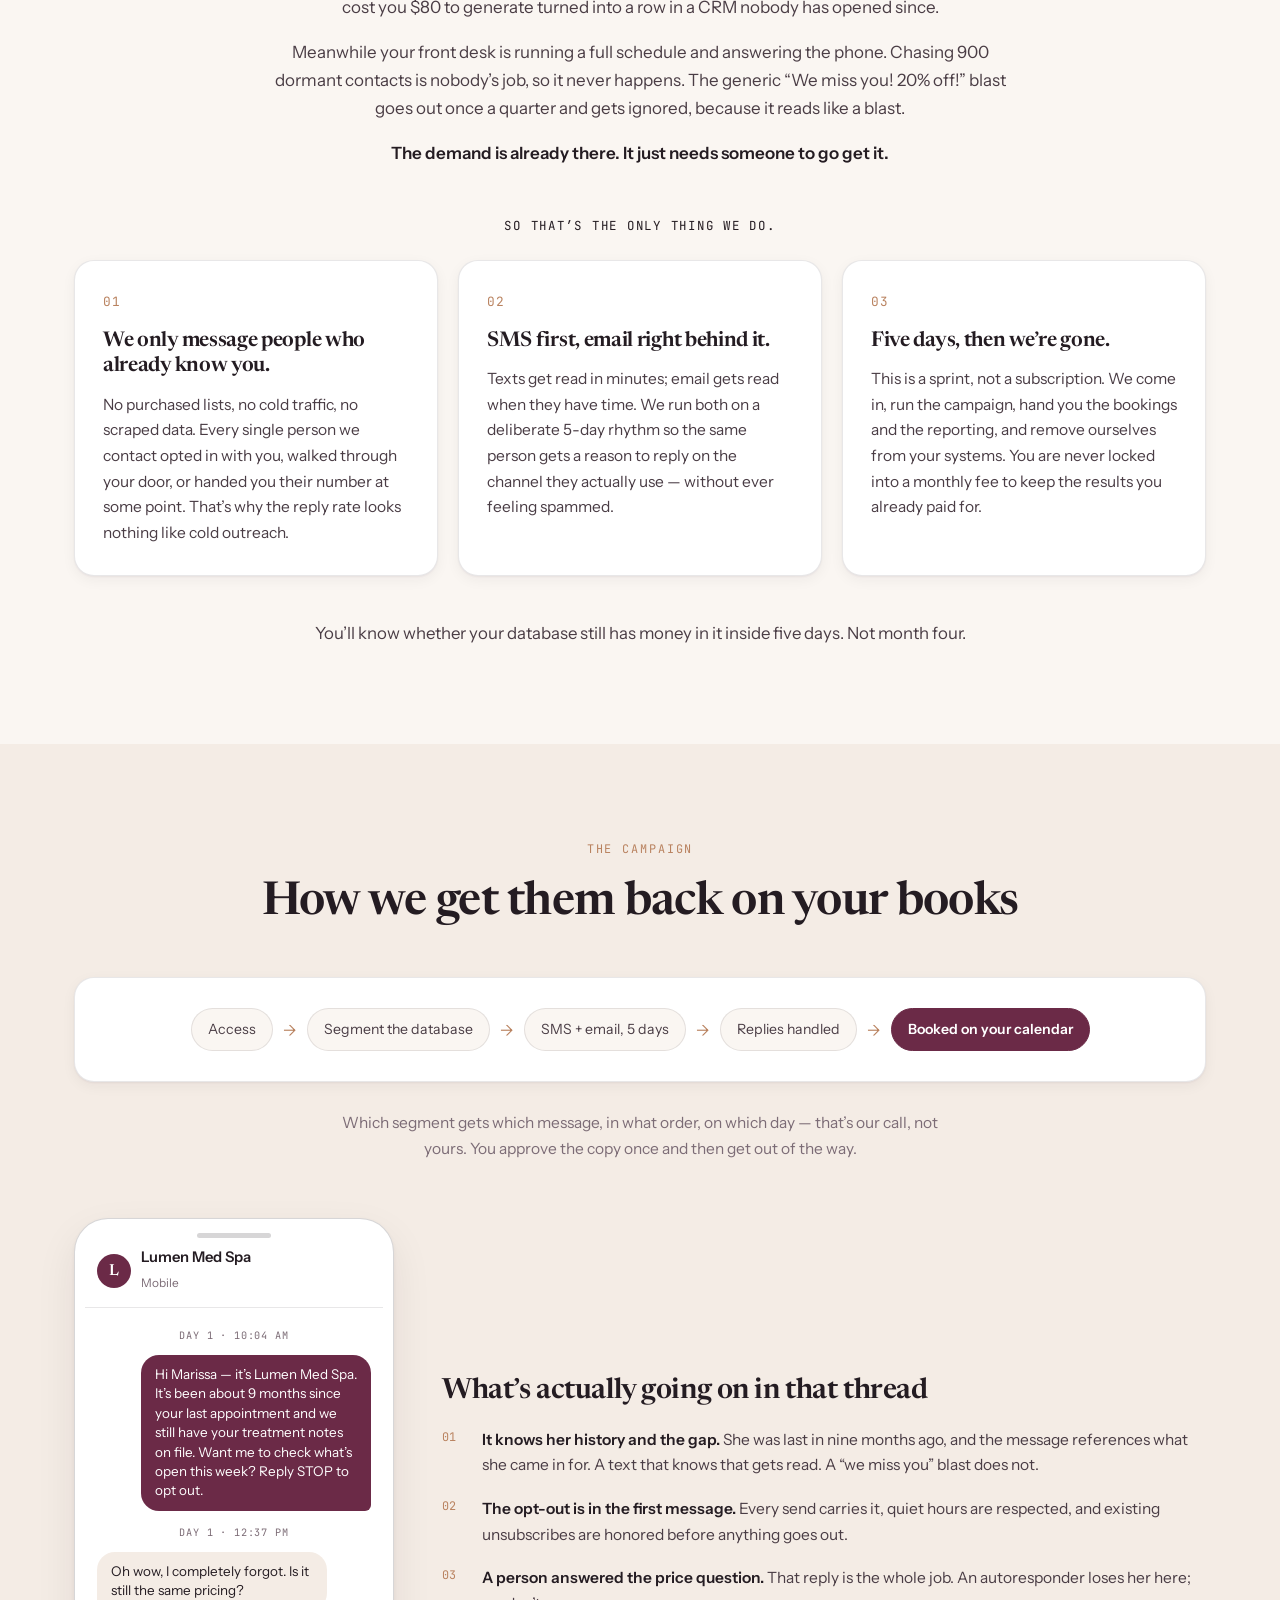
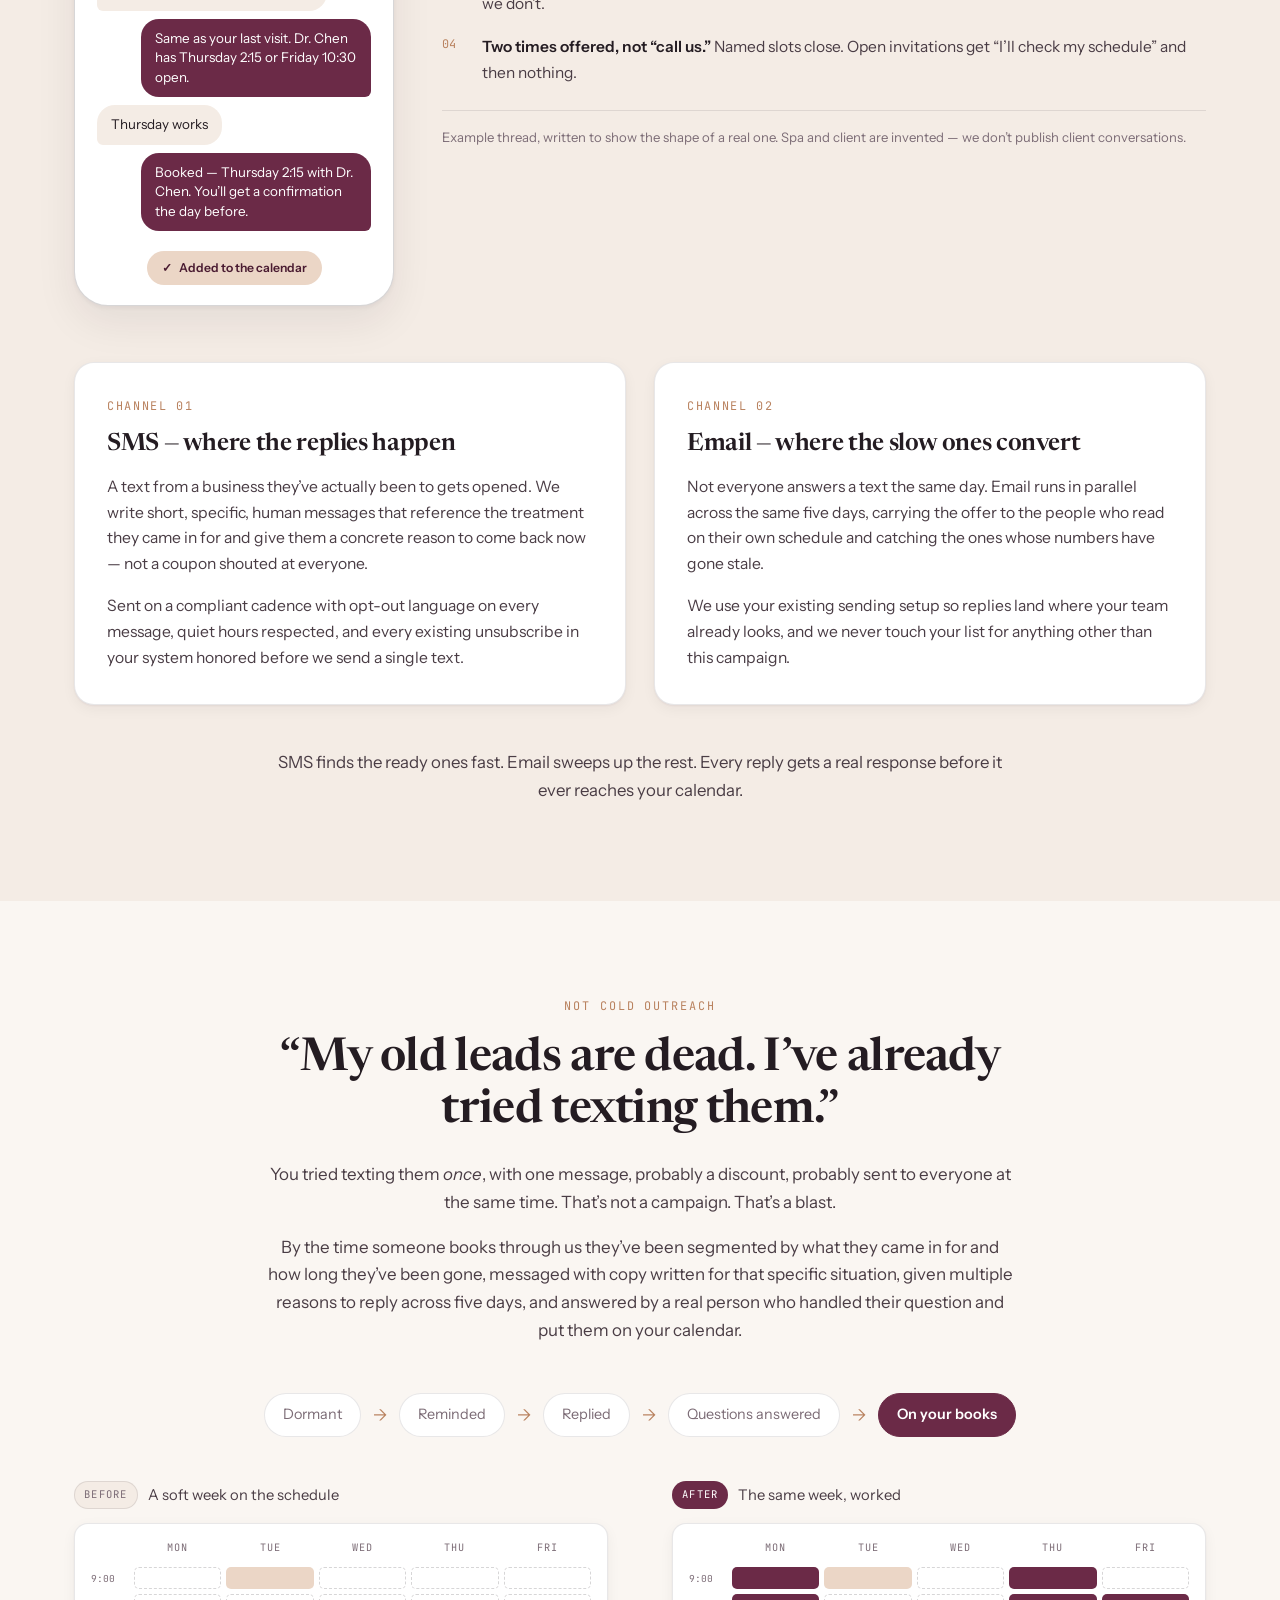
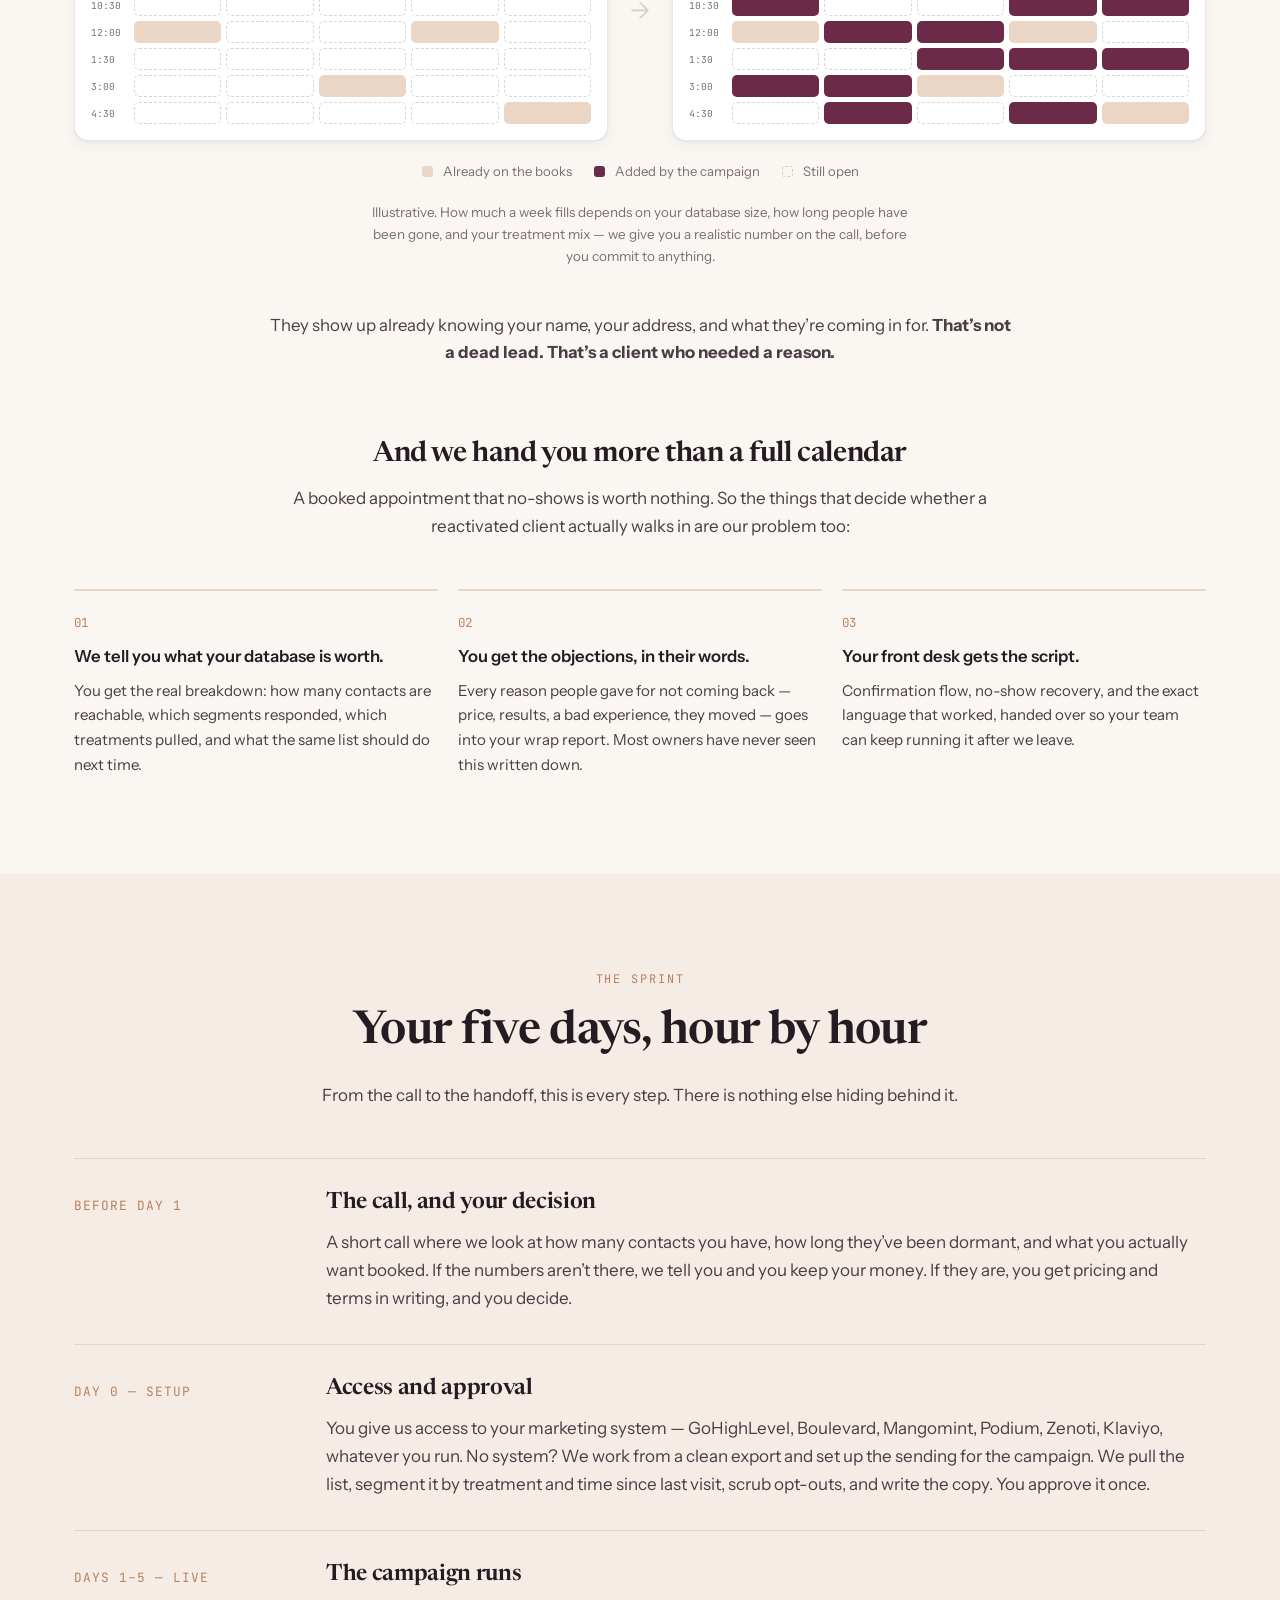
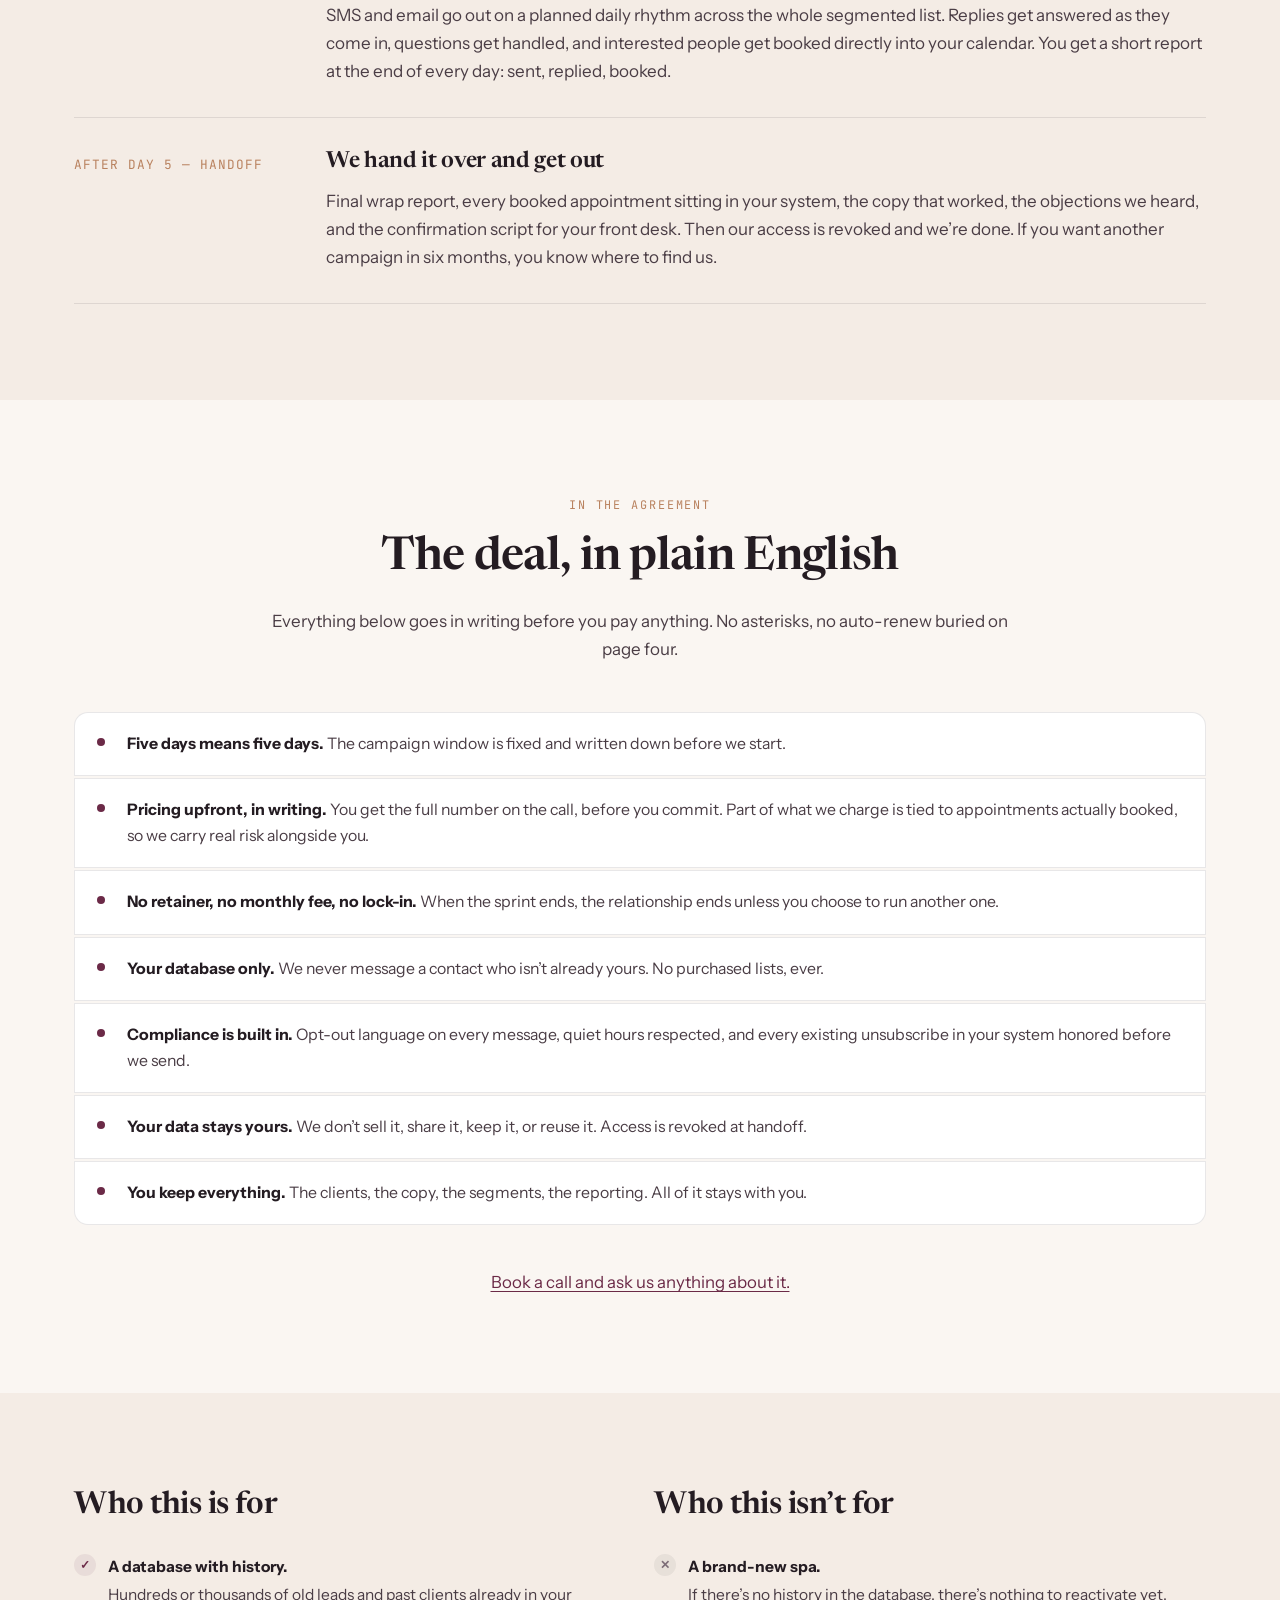
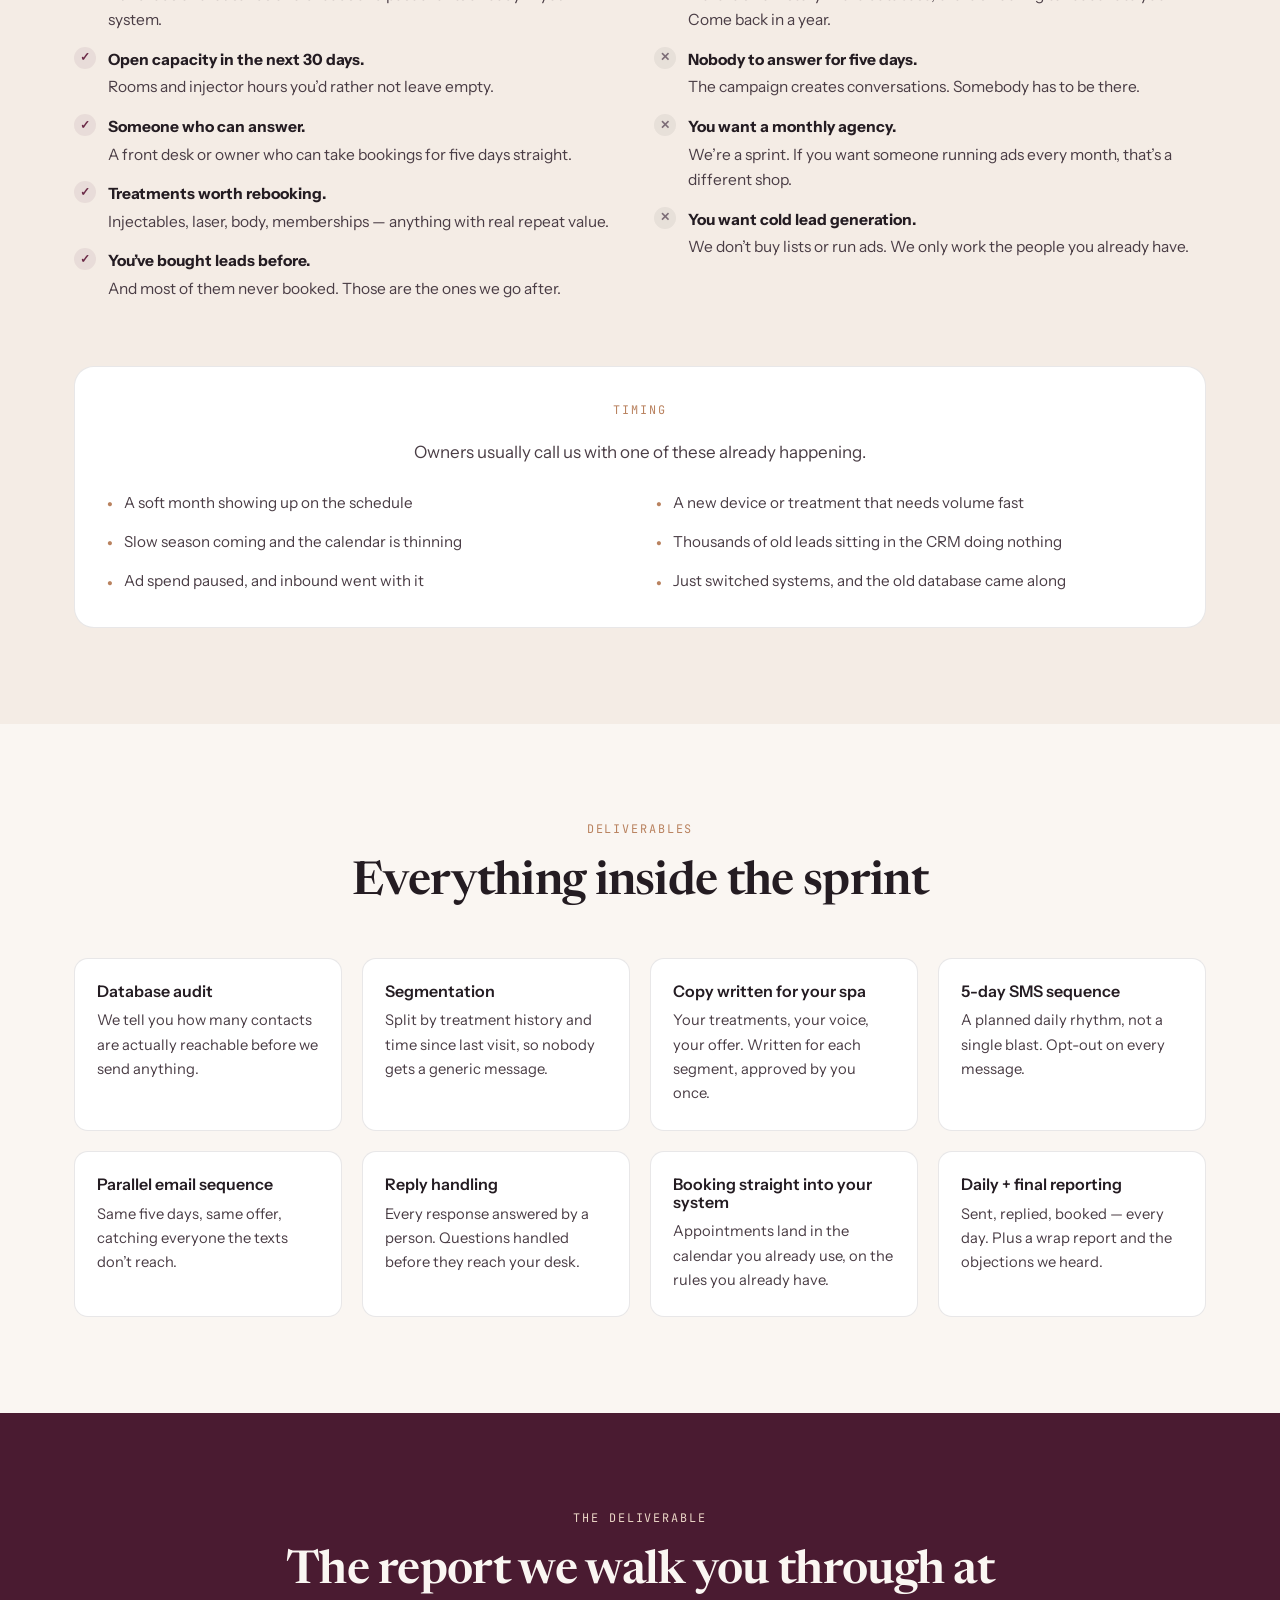
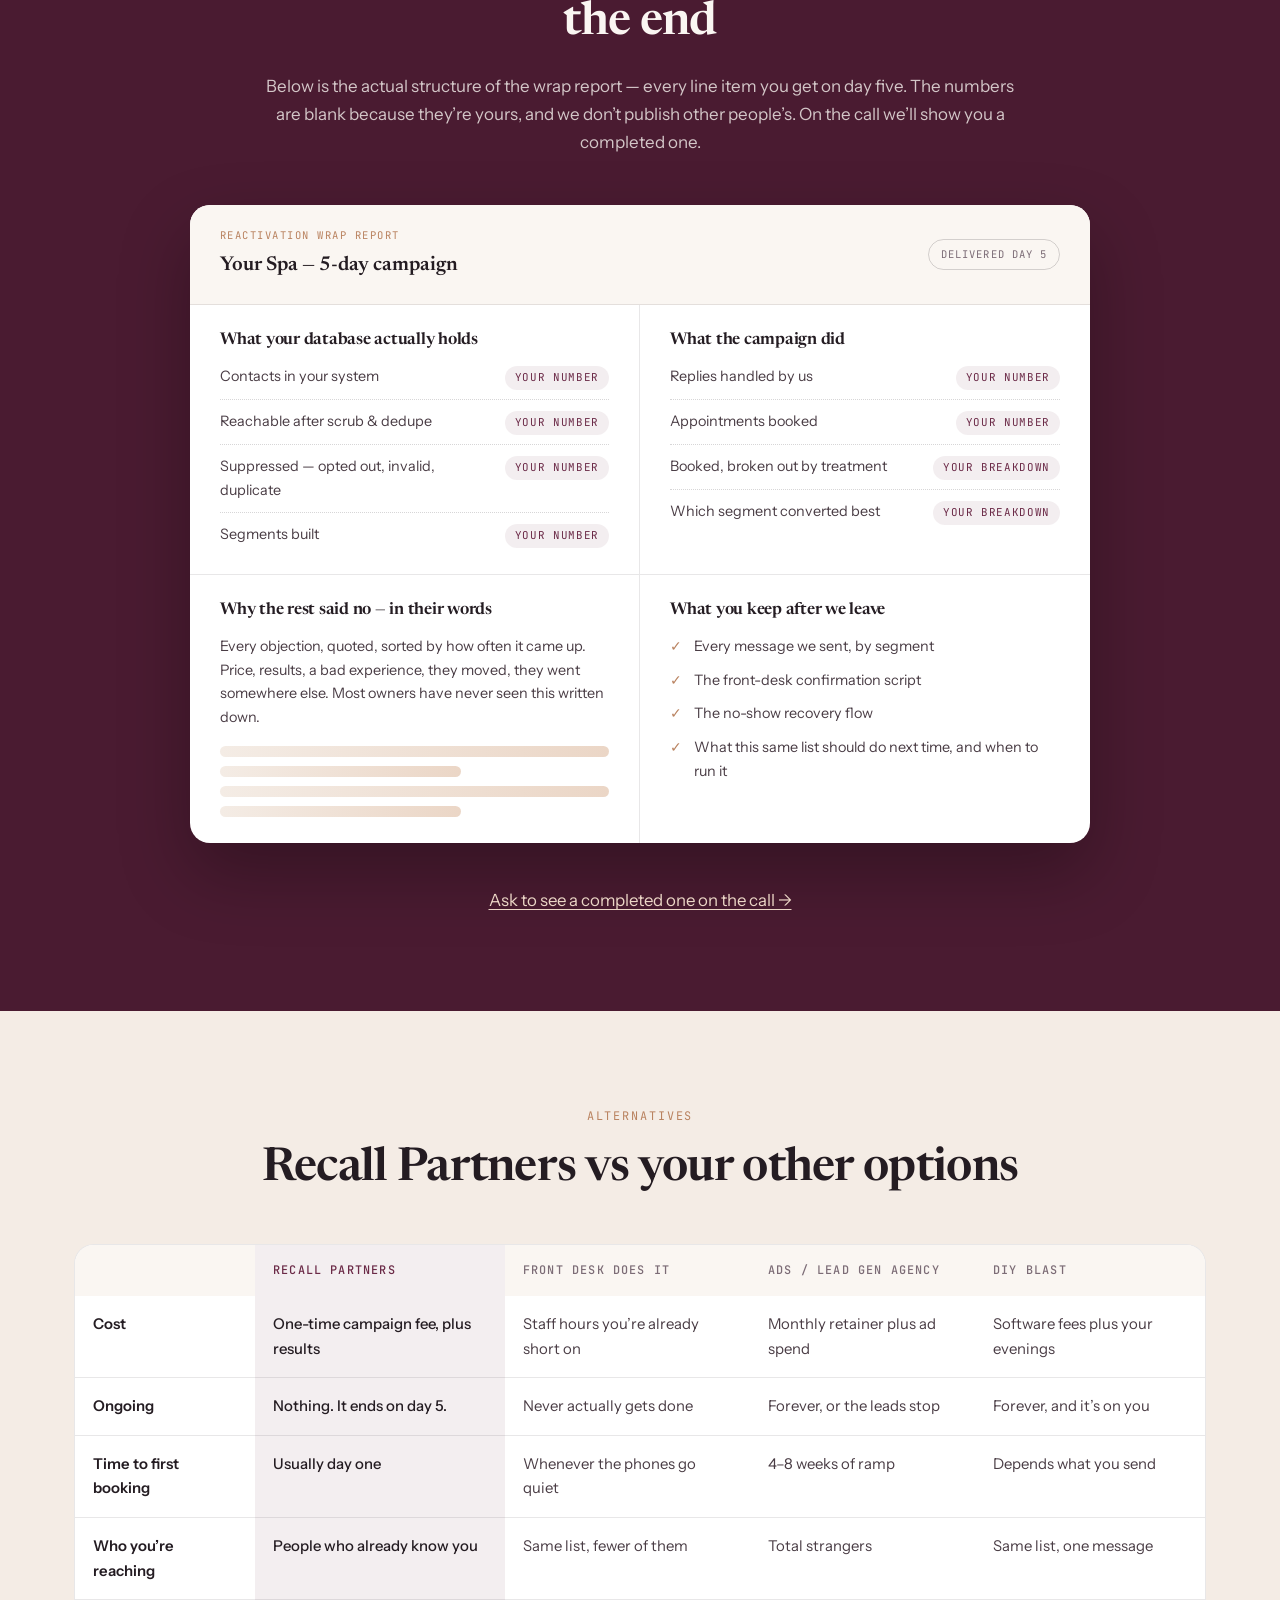
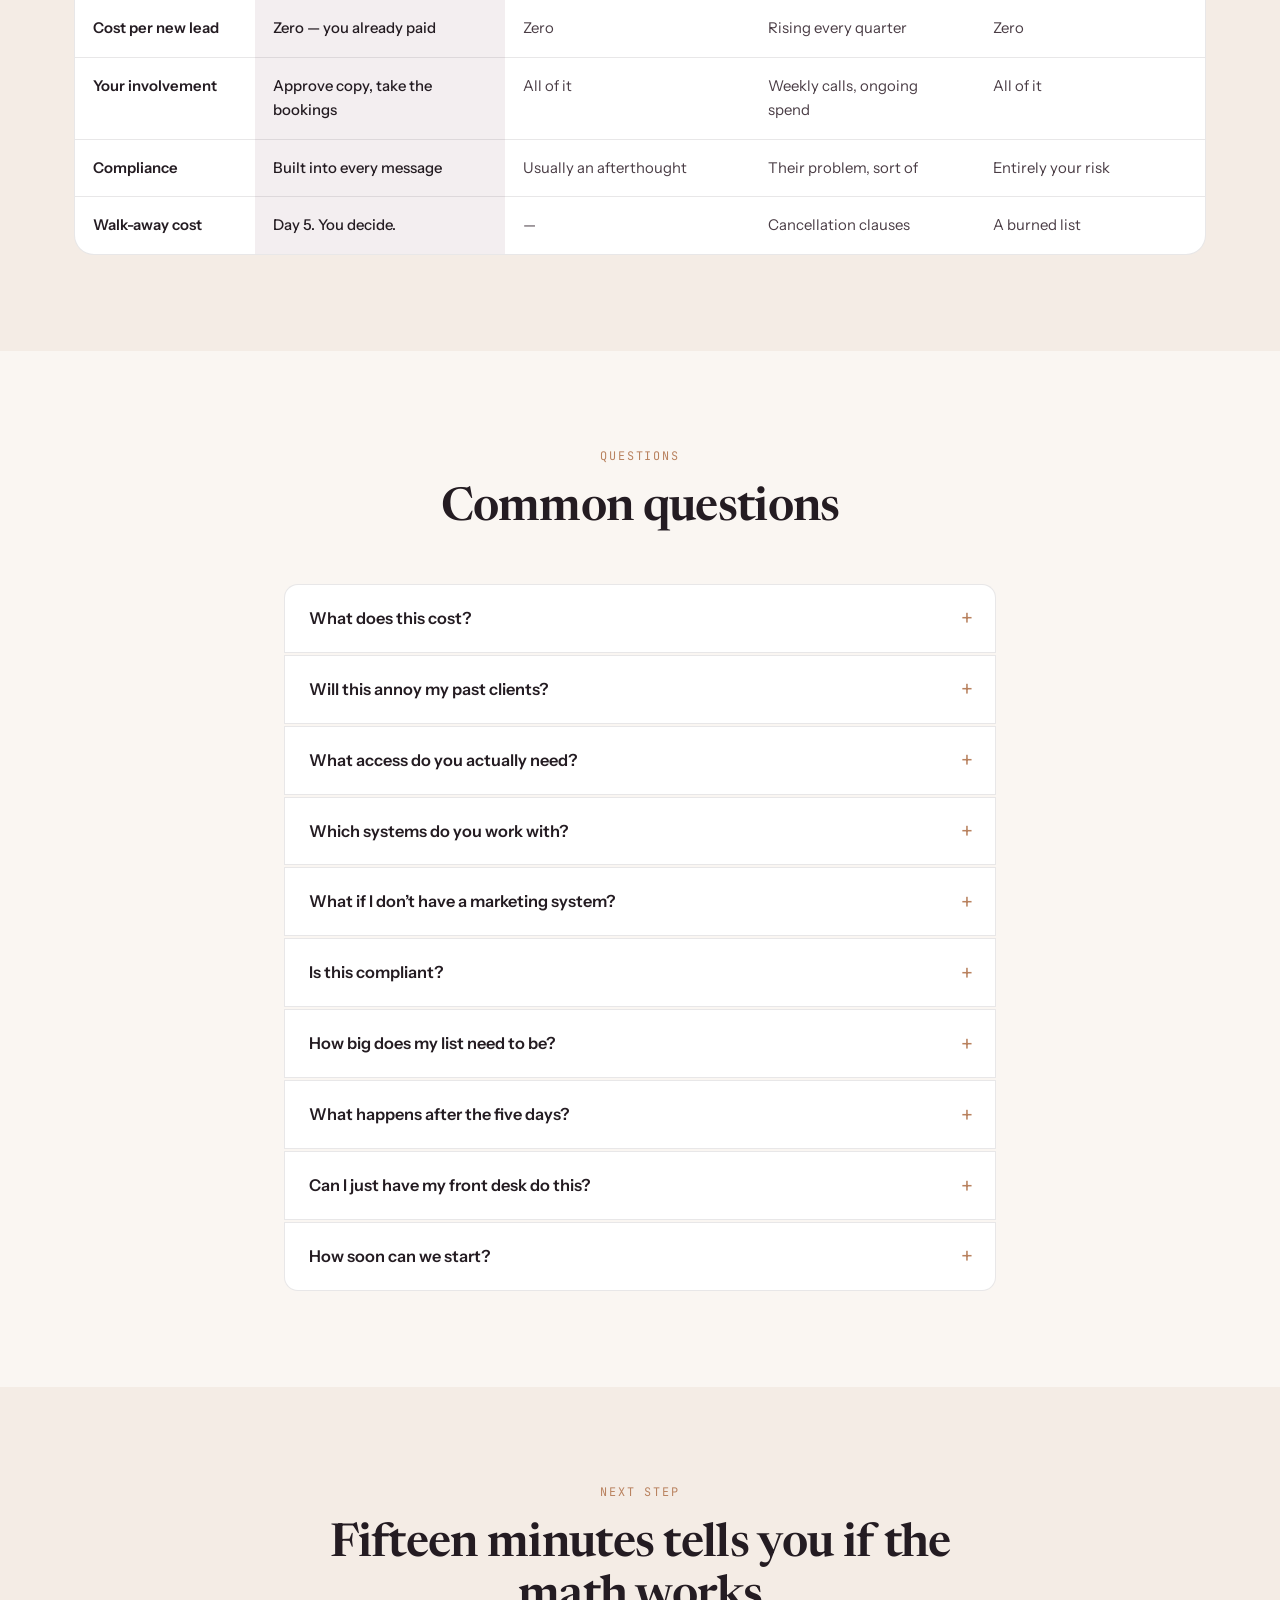
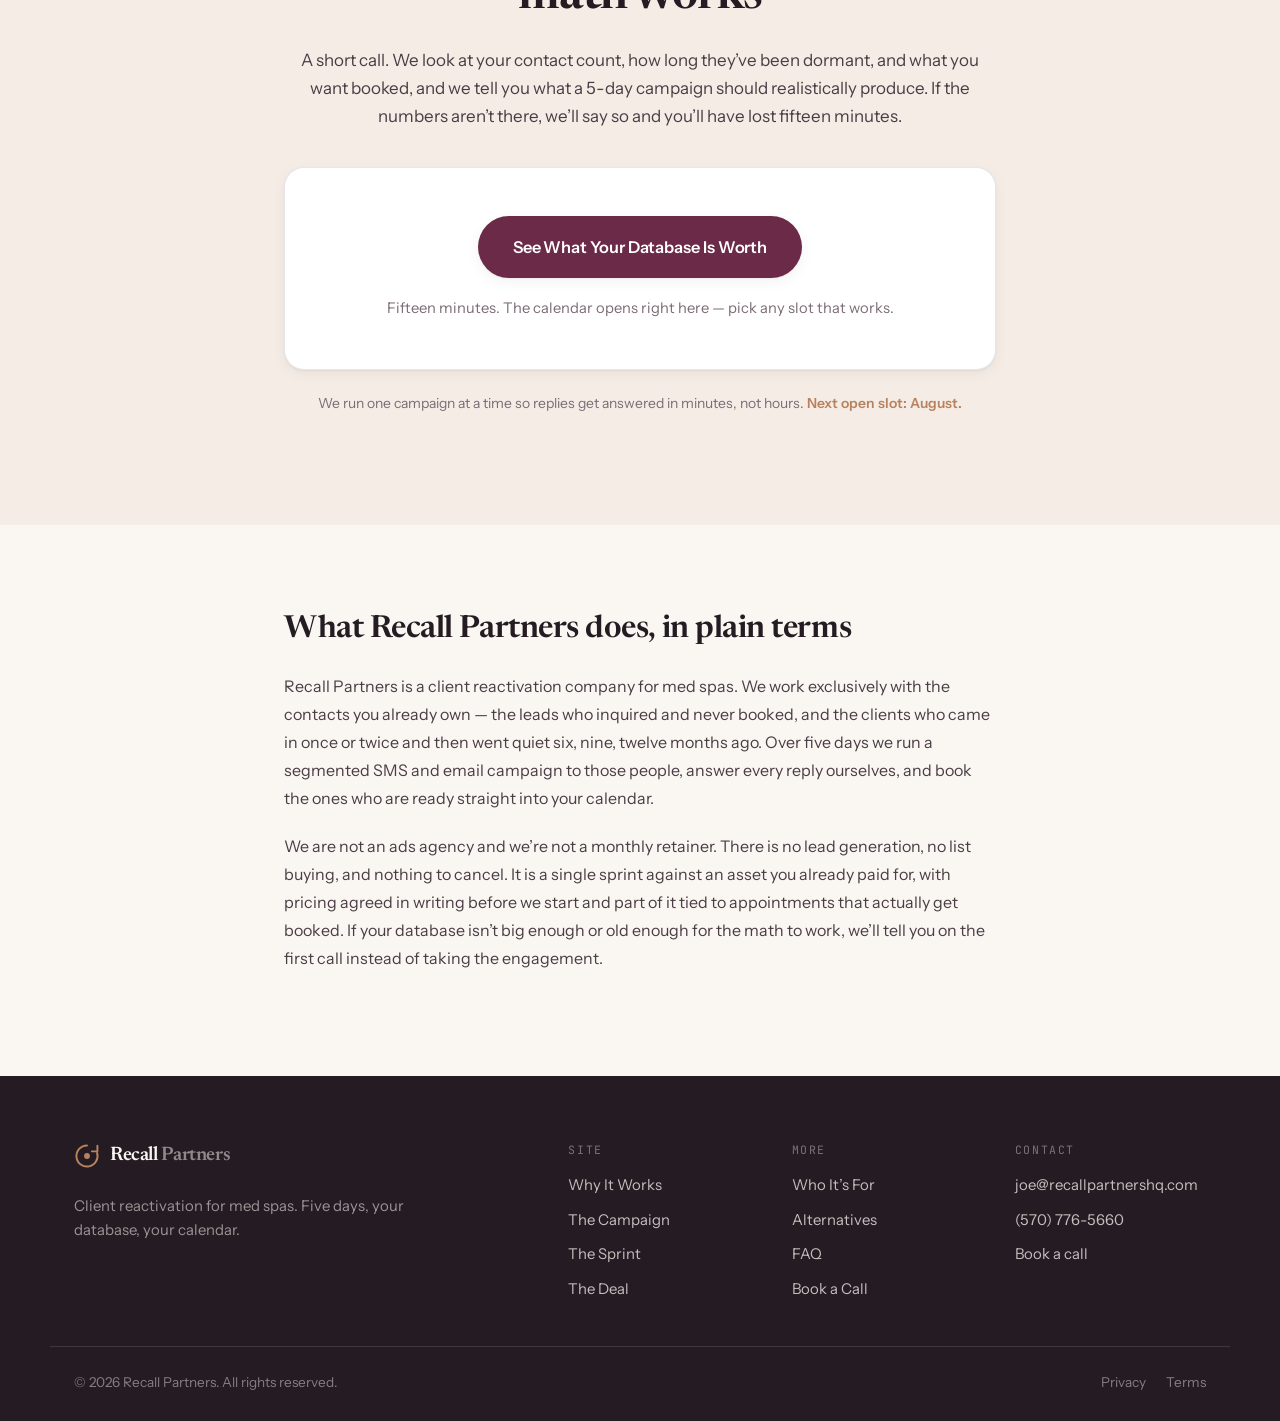
==== commit ded0e4d1: "Swap heading serif for Newsreader; pills by practice type; padding fixes Four review changes.  - Hea" ====
--- a/index.html
+++ b/index.html
@@ -41,7 +41,7 @@
 <link rel="preconnect" href="https://app.cal.com">
 <link rel="preconnect" href="https://fonts.googleapis.com">
 <link rel="preconnect" href="https://fonts.gstatic.com" crossorigin>
-<link href="https://fonts.googleapis.com/css2?family=Fraunces:ital,opsz,wght,SOFT,WONK@0,9..144,400..700,0..100,0..1;1,9..144,400..700,0..100,0..1&family=Instrument+Sans:wght@400;500;600;700&family=JetBrains+Mono:wght@400;500&display=swap" rel="stylesheet">
+<link href="https://fonts.googleapis.com/css2?family=Newsreader:ital,opsz,wght@0,6..72,400..700;1,6..72,400..700&family=Instrument+Sans:wght@400;500;600;700&family=JetBrains+Mono:wght@400;500&display=swap" rel="stylesheet">
 <link rel="stylesheet" href="assets/styles.css">
 
 <!-- Structured data. The FAQ entries below mirror the visible FAQ
@@ -306,14 +306,17 @@
   <div class="container">
     <div class="builtfor__label">Built for</div>
     <ul class="pills">
-      <li>Injectables</li>
-      <li>Laser &amp; Skin</li>
-      <li>Body Contouring</li>
-      <li>Wellness &amp; IV</li>
-      <li>Hair Restoration</li>
-      <li>Memberships</li>
+      <li>Single-location med spas</li>
+      <li>Multi-site groups</li>
+      <li>Injector-led practices</li>
+      <li>Physician-owned clinics</li>
+      <li>Aesthetics &amp; wellness clinics</li>
+      <li>Franchise locations</li>
     </ul>
-    <p class="builtfor__note">Single-location med spas, multi-site groups, and injector-led practices.</p>
+    <p class="builtfor__note">
+      If your clients book a treatment, leave, and are supposed to come back &mdash; the
+      campaign works the same way regardless of what you offer.
+    </p>
   </div>
 </div>
 
@@ -435,8 +438,8 @@
             <li class="thread__day"><span>Day 1 &middot; 10:04 AM</span></li>
             <li class="msg msg--out">
               Hi Marissa &mdash; it&rsquo;s Lumen Med Spa. It&rsquo;s been about 9 months since your last
-              Botox appointment and we still have your treatment notes on file. Want me to
-              check what&rsquo;s open this week? Reply STOP to opt out.
+              appointment and we still have your treatment notes on file. Want me to check
+              what&rsquo;s open this week? Reply STOP to opt out.
             </li>
 
             <li class="thread__day"><span>Day 1 &middot; 12:37 PM</span></li>
@@ -461,9 +464,9 @@
         <h3 class="h3-lead">What&rsquo;s actually going on in that thread</h3>
         <ol class="annotated">
           <li>
-            <b>It names the treatment and the gap.</b>
-            She came in for Botox nine months ago. A message that knows that gets read.
-            A &ldquo;we miss you&rdquo; blast does not.
+            <b>It knows her history and the gap.</b>
+            She was last in nine months ago, and the message references what she came in
+            for. A text that knows that gets read. A &ldquo;we miss you&rdquo; blast does not.
           </li>
           <li>
             <b>The opt-out is in the first message.</b>
--- a/assets/styles.css
+++ b/assets/styles.css
@@ -26,7 +26,7 @@
   --line-strong:  rgba(36, 28, 34, .18);
 
   /* Type */
-  --font-serif: "Fraunces", "Playfair Display", Georgia, "Times New Roman", serif;
+  --font-serif: "Newsreader", Georgia, "Times New Roman", serif;
   --font-sans:  "Instrument Sans", -apple-system, BlinkMacSystemFont, "Segoe UI", Roboto, Helvetica, Arial, sans-serif;
   --font-mono:  "JetBrains Mono", ui-monospace, SFMono-Regular, Menlo, Consolas, monospace;
 
@@ -109,10 +109,9 @@
 /* ---------- Typography ---------- */
 h1, h2, h3, .h2-sm, .h3-lead {
   font-family: var(--font-serif);
-  /* Fraunces is variable: opsz tracks the rendered size, SOFT rounds the
-     terminals and WONK turns on the swashed forms. Without these it falls
-     back to the defaults (opsz 14, SOFT 0, WONK 0) and reads flat. */
-  font-variation-settings: "opsz" 96, "SOFT" 40, "WONK" 1;
+  /* Newsreader is variable on opsz -- set it near the rendered size so
+     display headings get the tighter, higher-contrast cut. */
+  font-variation-settings: "opsz" 60;
   font-weight: 600;
   letter-spacing: -0.015em;
   line-height: 1.12;
@@ -185,7 +184,7 @@
 .brand__mark { width: 26px; height: 26px; color: var(--plum); flex: none; }
 .brand__name {
   font-family: var(--font-serif);
-  font-variation-settings: "opsz" 20, "SOFT" 40, "WONK" 1;
+  font-variation-settings: "opsz" 24;
   font-weight: 600;
   font-size: 1.22rem;
   letter-spacing: -0.02em;
@@ -340,8 +339,8 @@
   white-space: nowrap;
 }
 .builtfor__note {
-  margin: 20px auto 0;
-  max-width: 56ch;
+  margin: 22px auto 0;
+  max-width: 70ch;
   font-size: .9rem;
   color: var(--muted);
 }
@@ -382,7 +381,7 @@
   border-radius: 50%;
   background: var(--plum); color: #fff;
   font-family: var(--font-serif);
-  font-variation-settings: "opsz" 20, "SOFT" 40, "WONK" 1;
+  font-variation-settings: "opsz" 24;
   font-size: 1rem; font-weight: 600;
 }
 .phone__head b { display: block; font-size: .92rem; font-weight: 600; line-height: 1.3; }
@@ -588,7 +587,7 @@
 }
 .repdoc__title {
   font-family: var(--font-serif);
-  font-variation-settings: "opsz" 40, "SOFT" 40, "WONK" 1;
+  font-variation-settings: "opsz" 32;
   font-size: 1.24rem; font-weight: 600;
 }
 .repdoc__stamp {
@@ -973,8 +972,22 @@
 }
 
 /* ---------- Plain terms ---------- */
-.plain { padding-top: 0; }
-.plain p { color: var(--muted); font-size: .95rem; max-width: 74ch; }
+/* Closing section. It used to run flush against the booking section above
+   it (padding-top: 0), which left the heading sitting on the seam. */
+.plain { padding: 88px 0 104px; }
+.plain .h2-sm { margin-bottom: .8em; }
+.plain p {
+  color: var(--ink-2);
+  font-size: 1rem;
+  line-height: 1.75;
+  max-width: 72ch;
+  margin-bottom: 1.3em;
+}
+.plain p:last-child { margin-bottom: 0; }
+
+@media (max-width: 640px) {
+  .plain { padding: 64px 0 76px; }
+}
 
 /* ---------- Footer ---------- */
 .footer { background: var(--ink); color: var(--cream); padding: 64px 0 28px; }
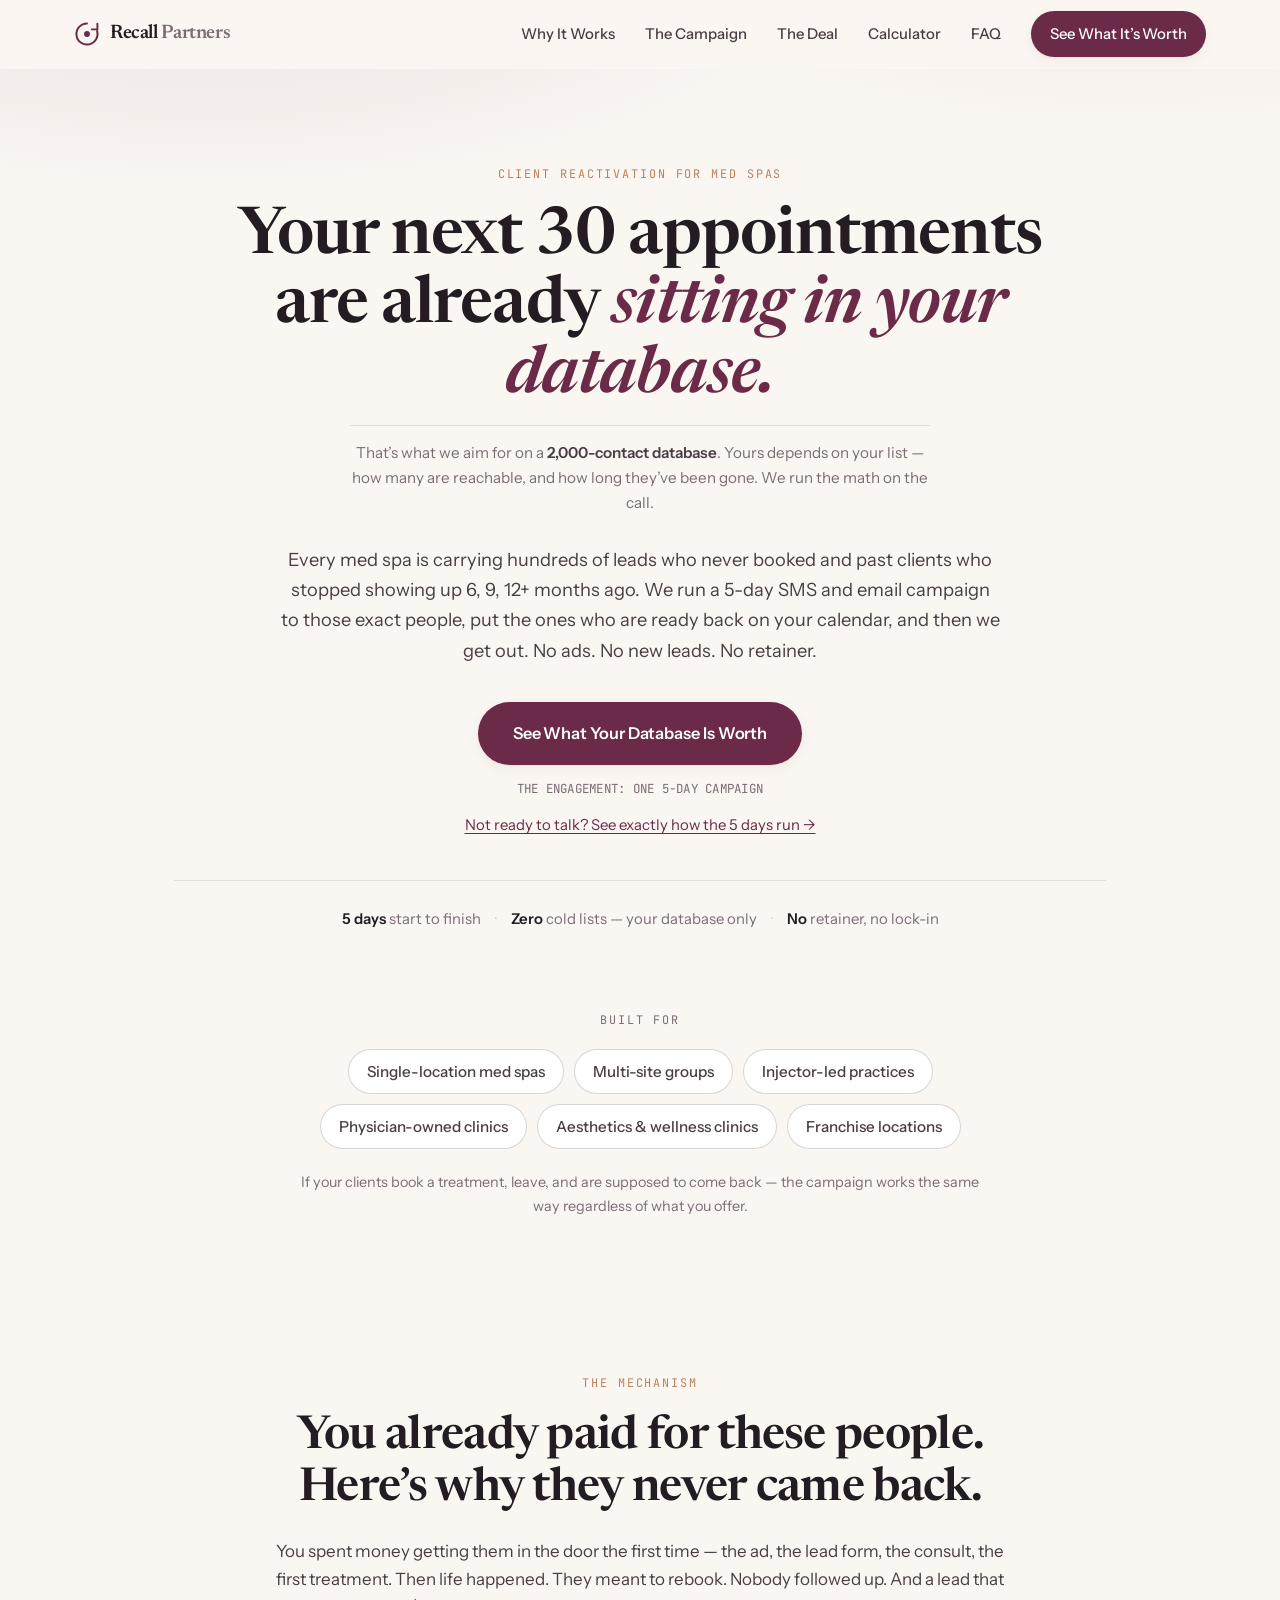
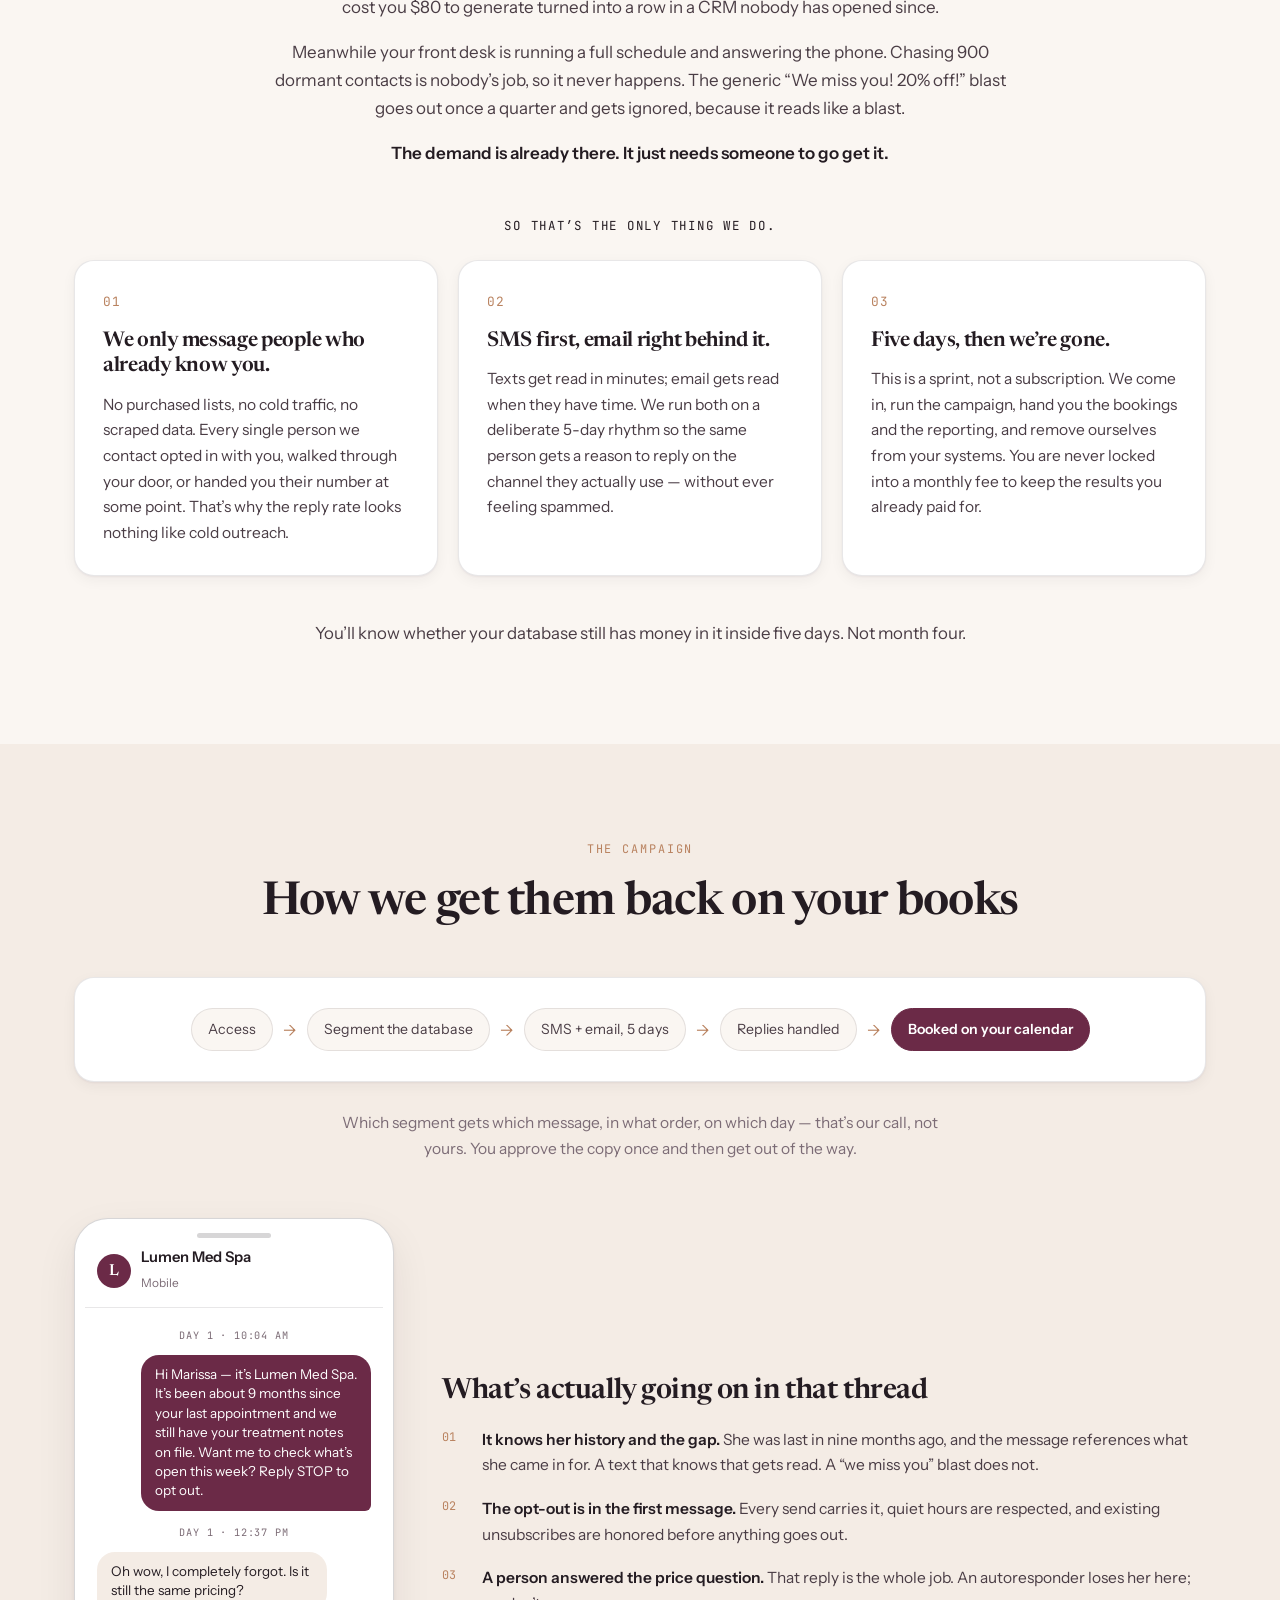
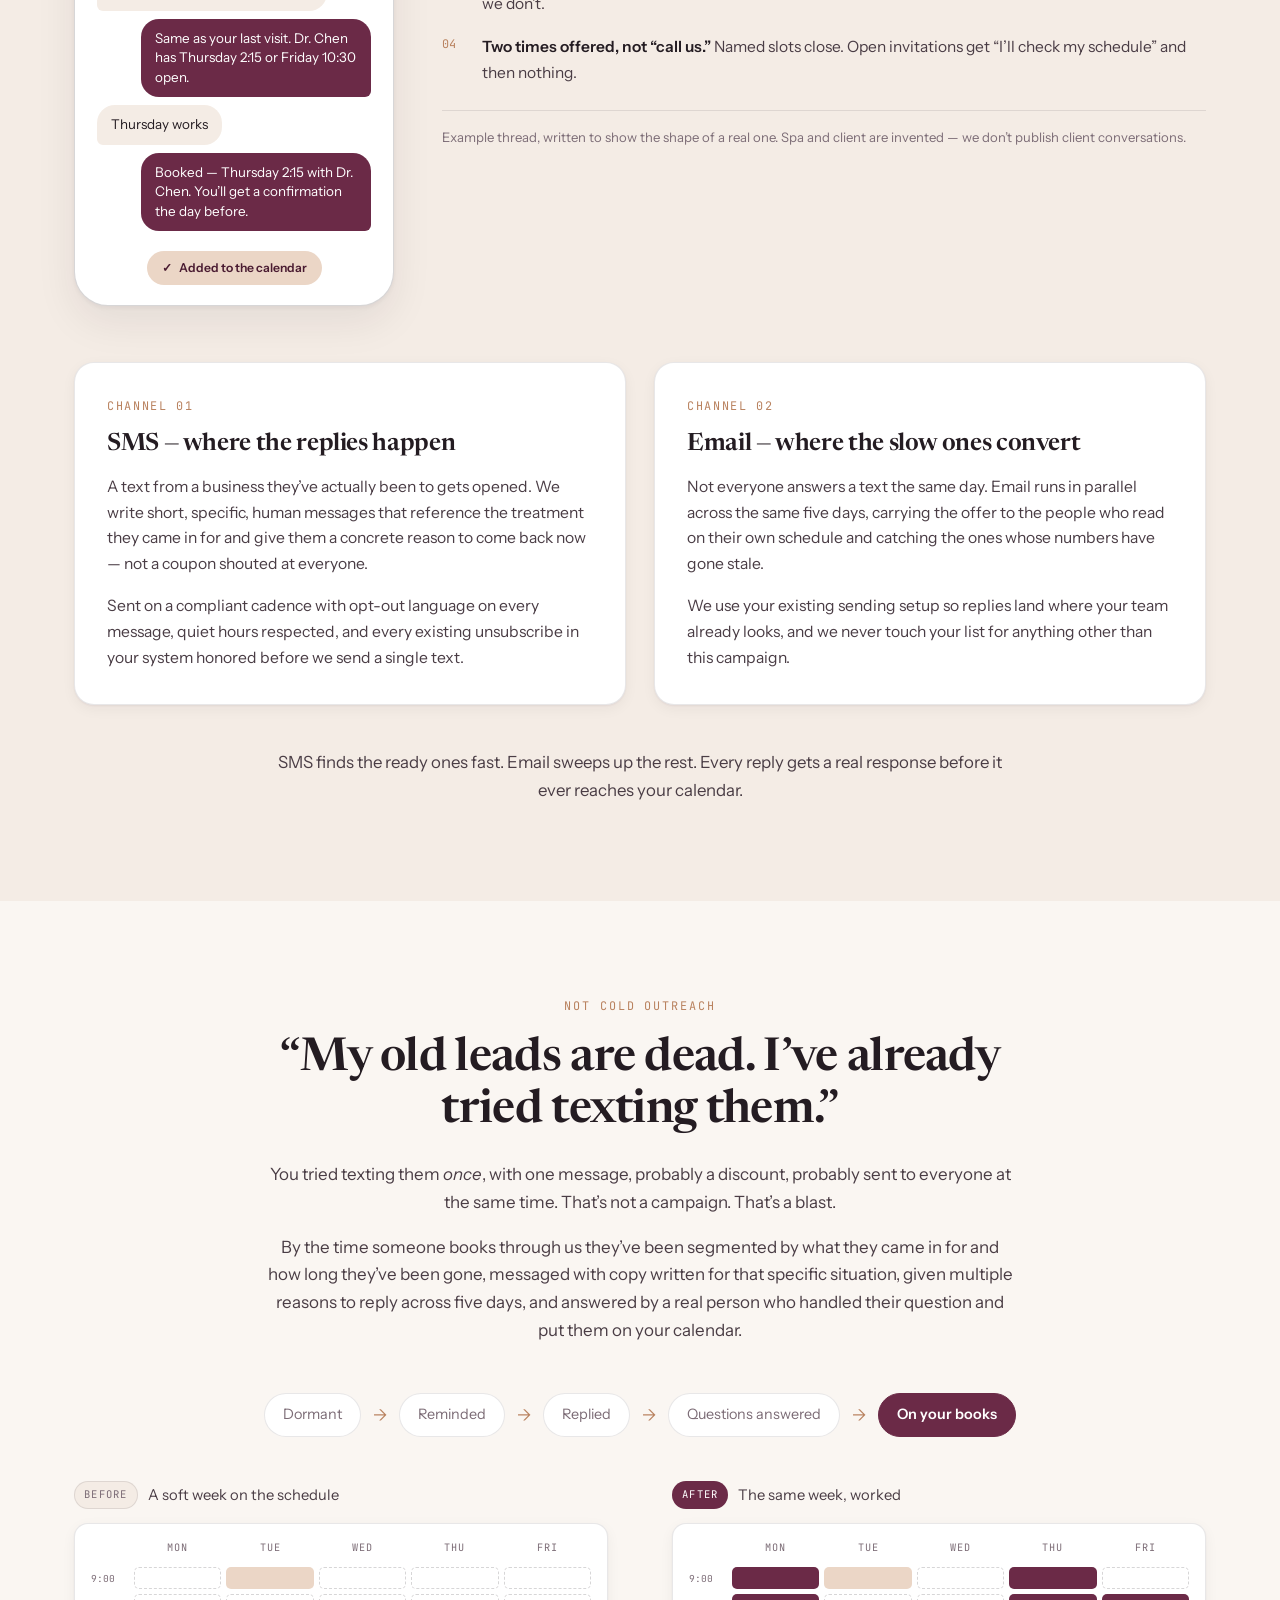
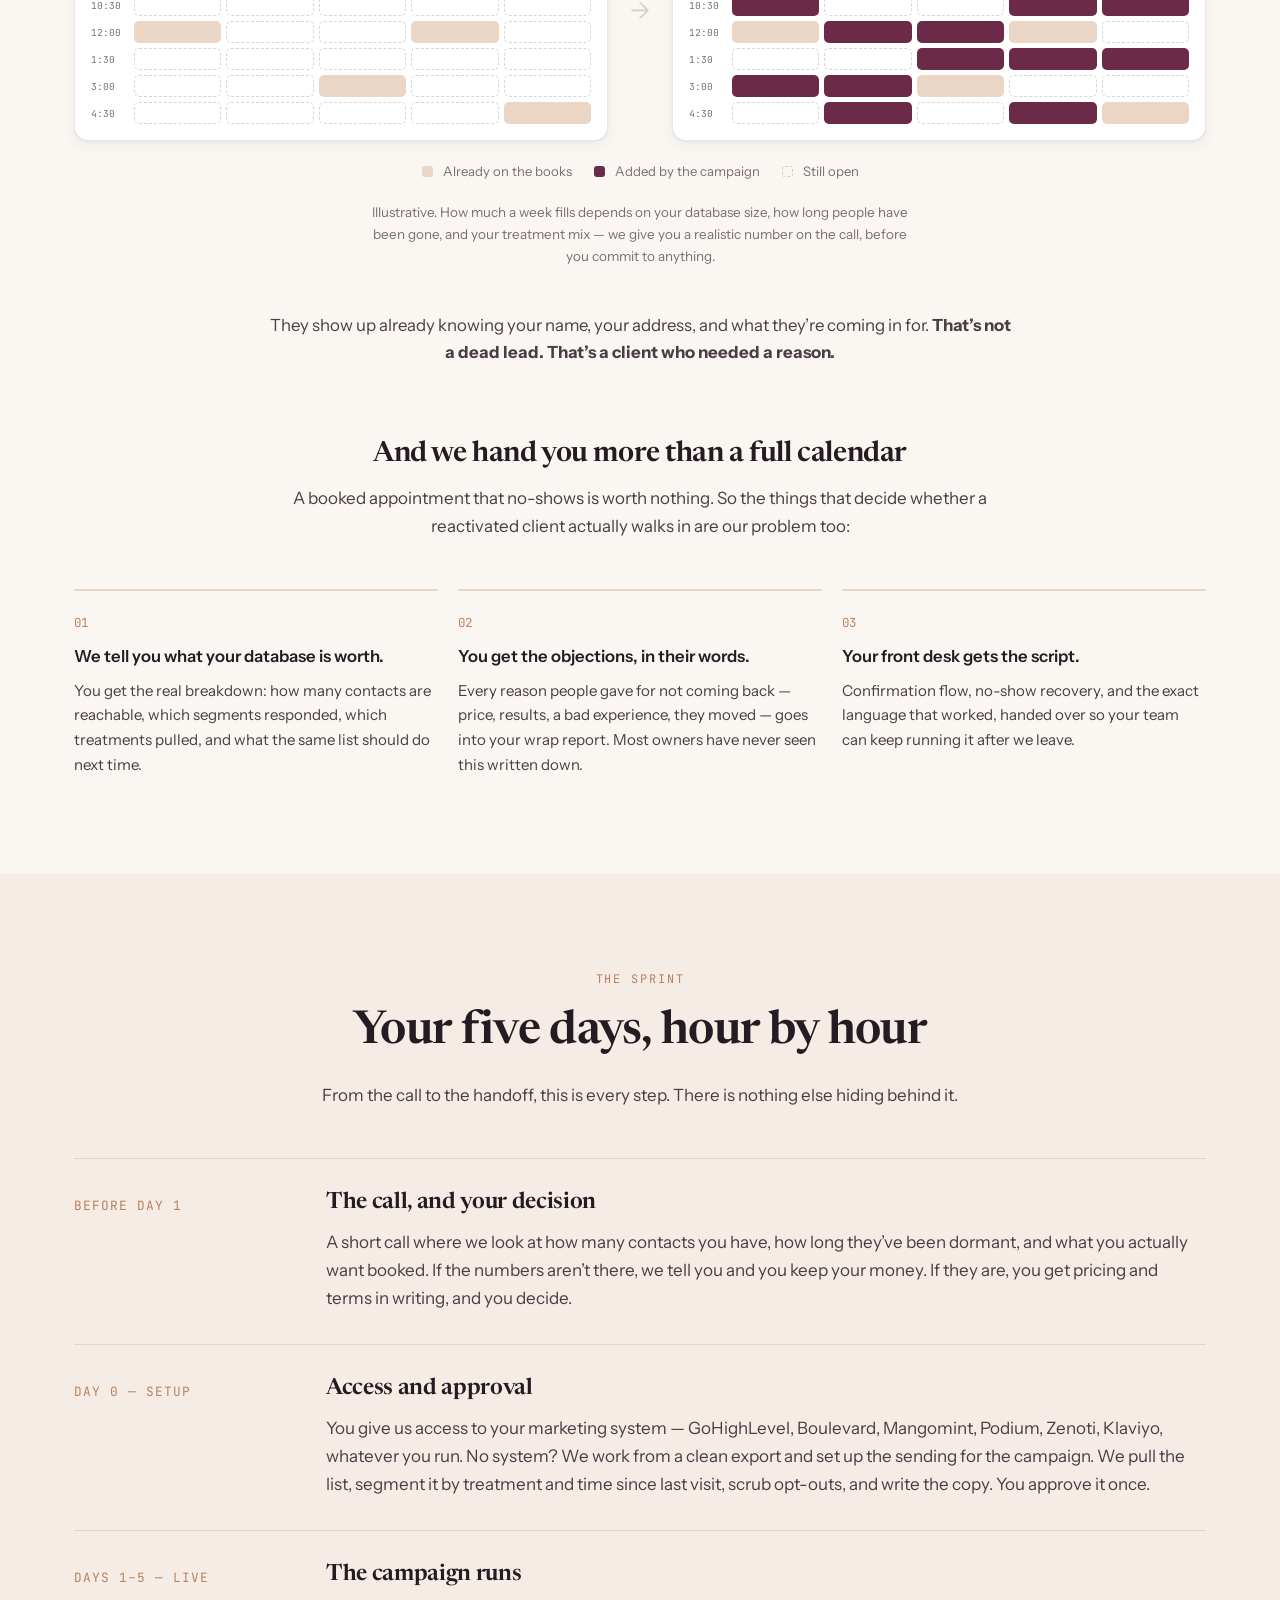
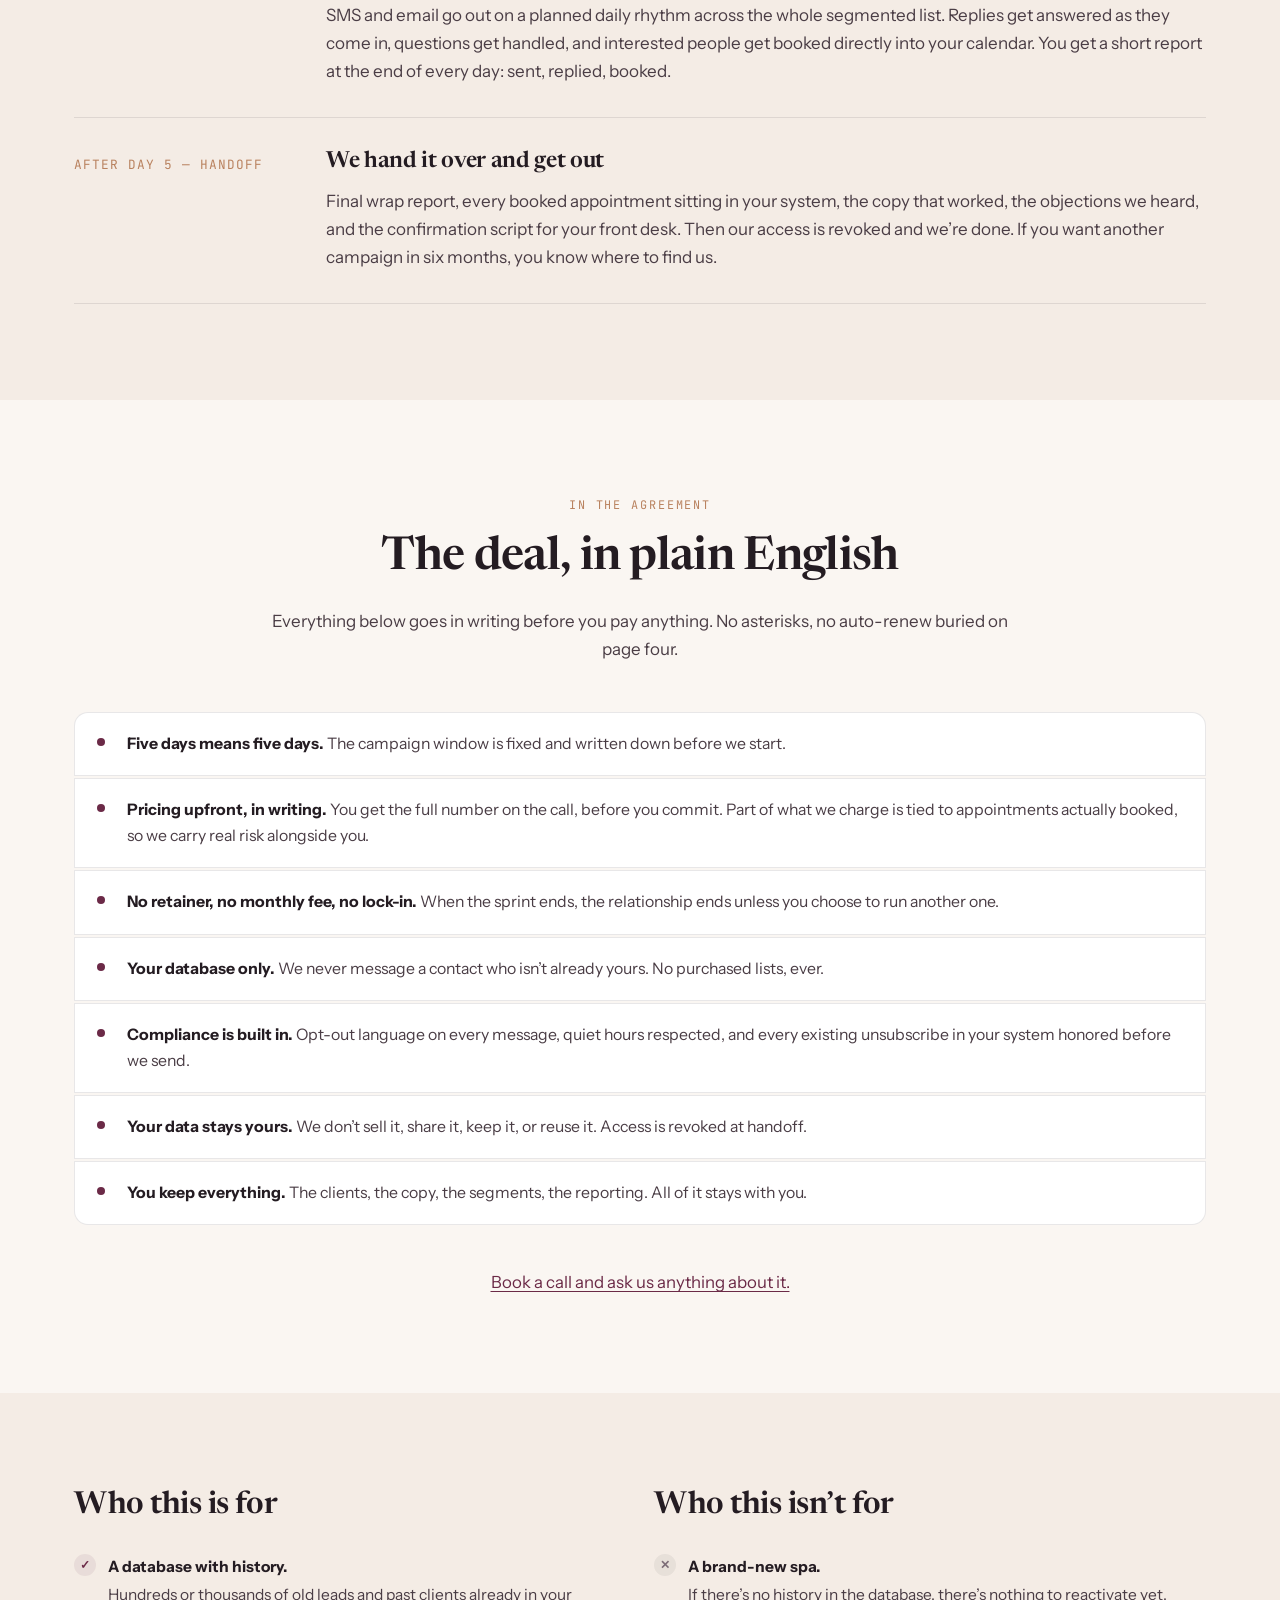
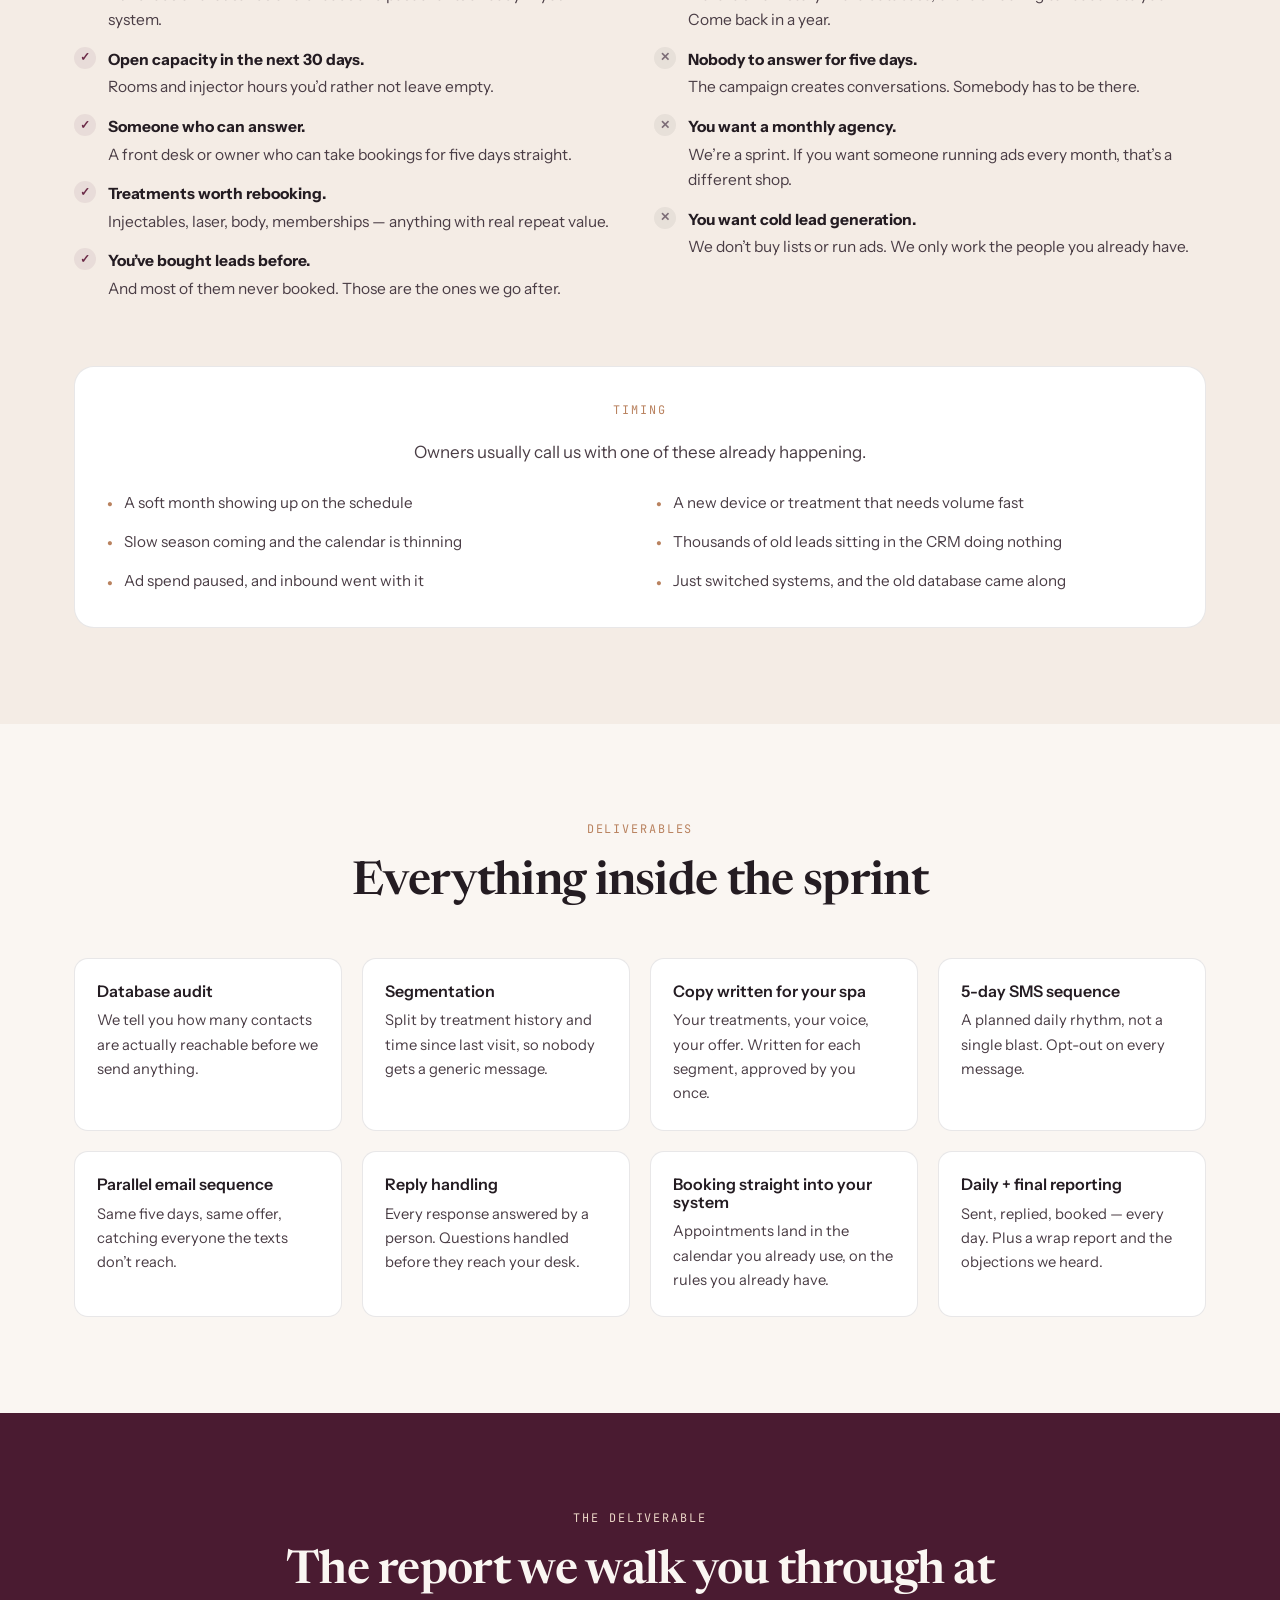
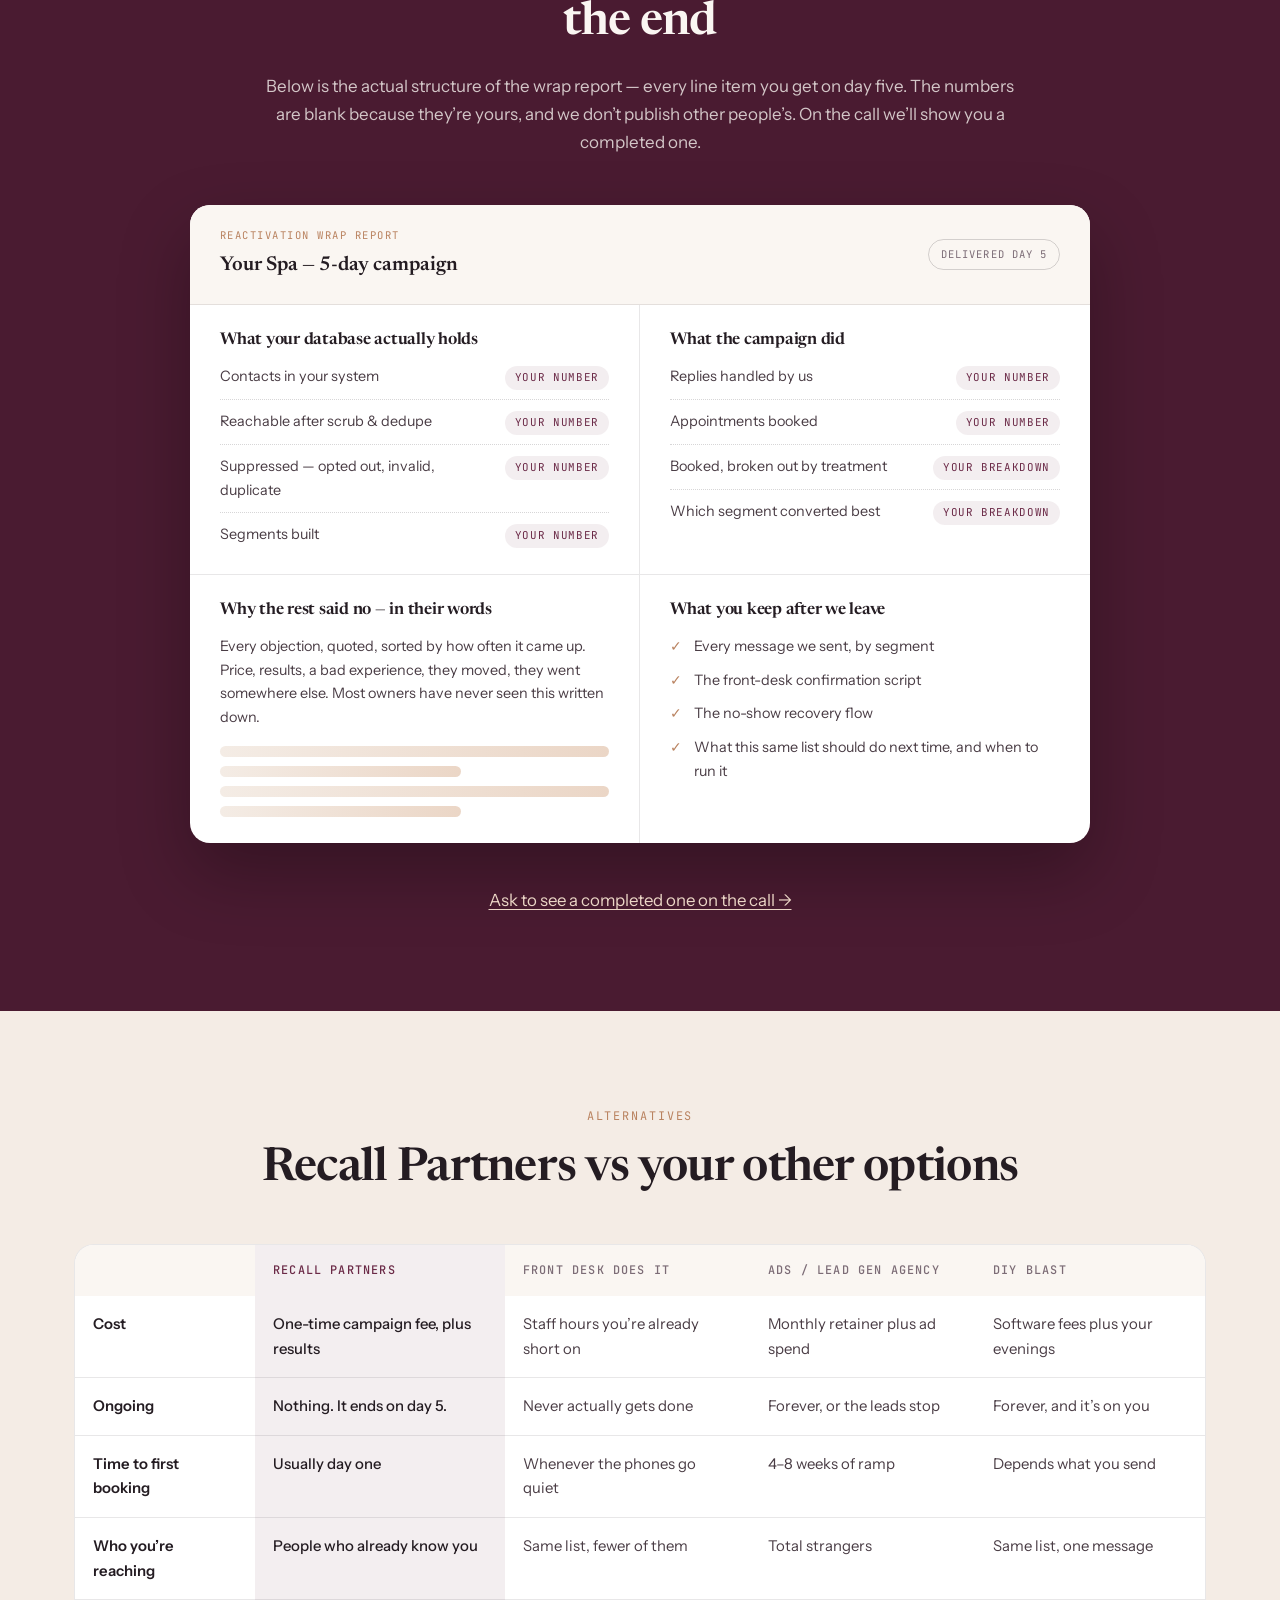
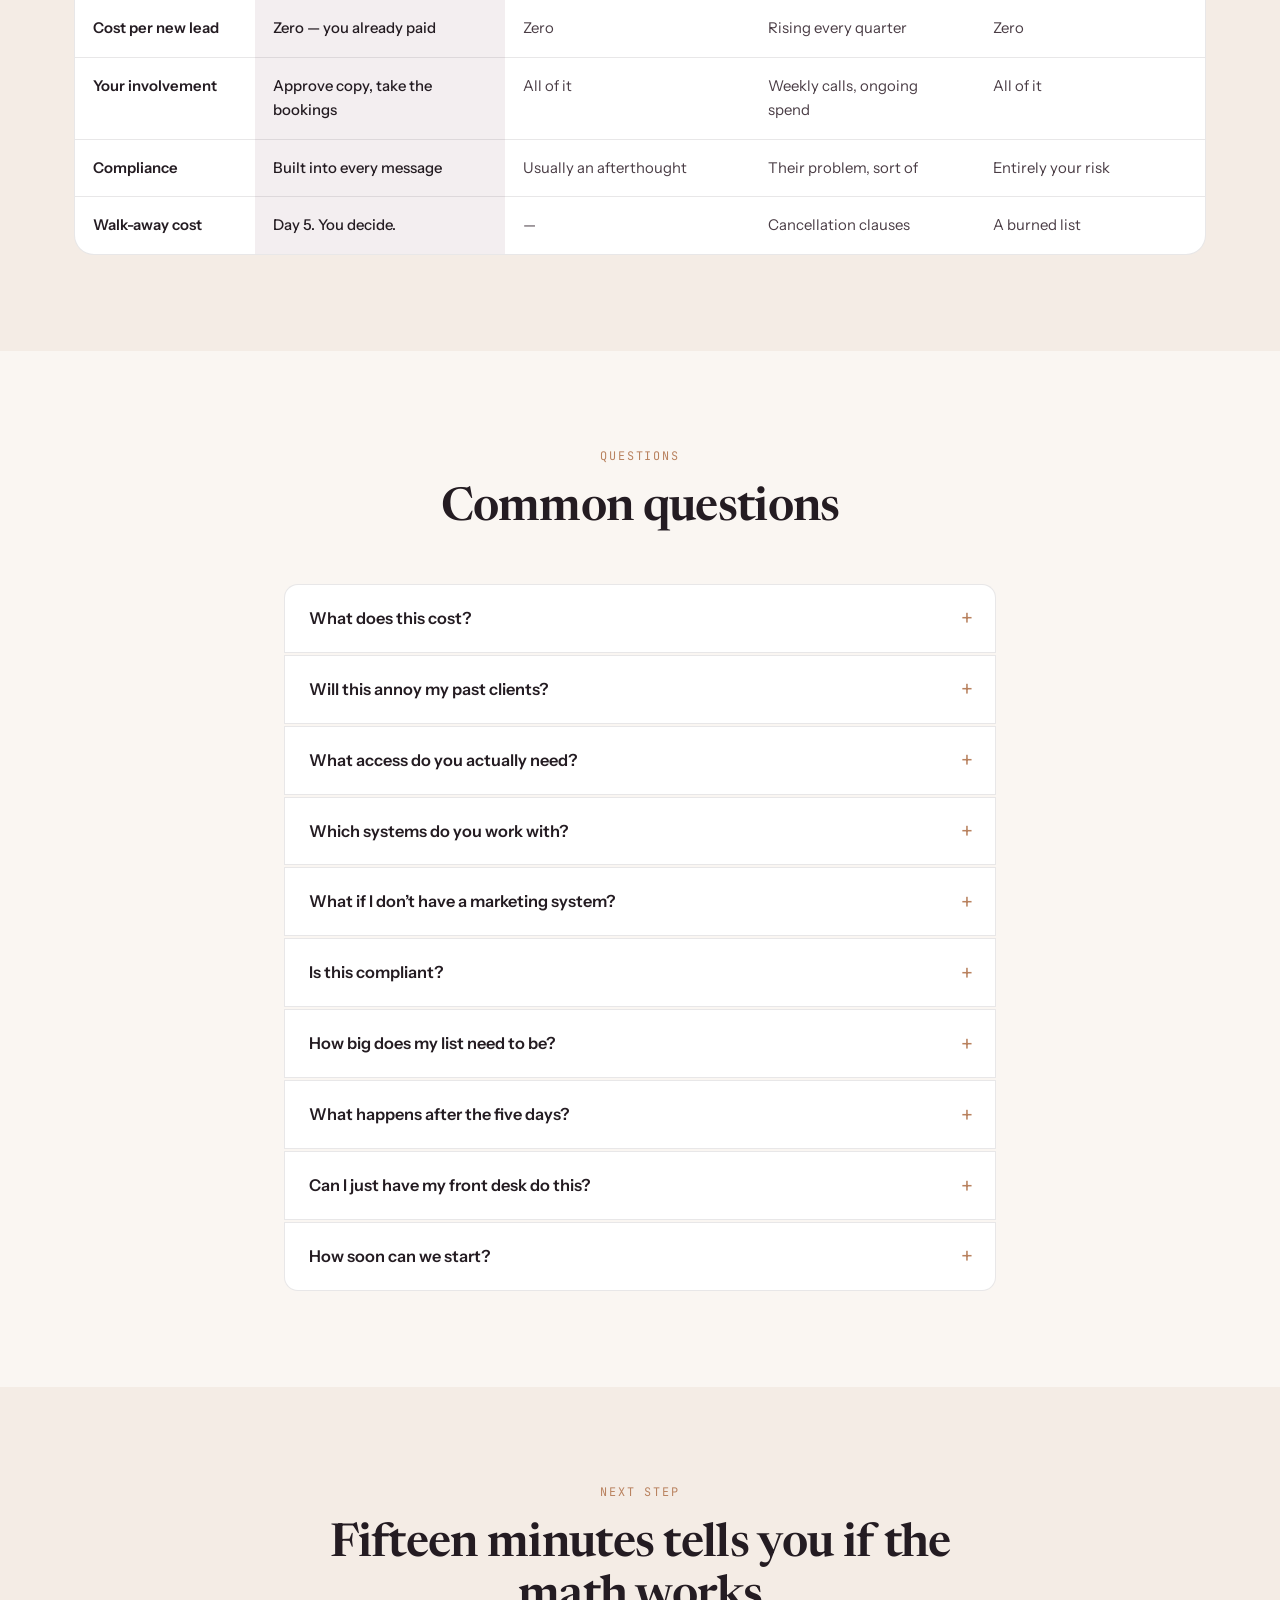
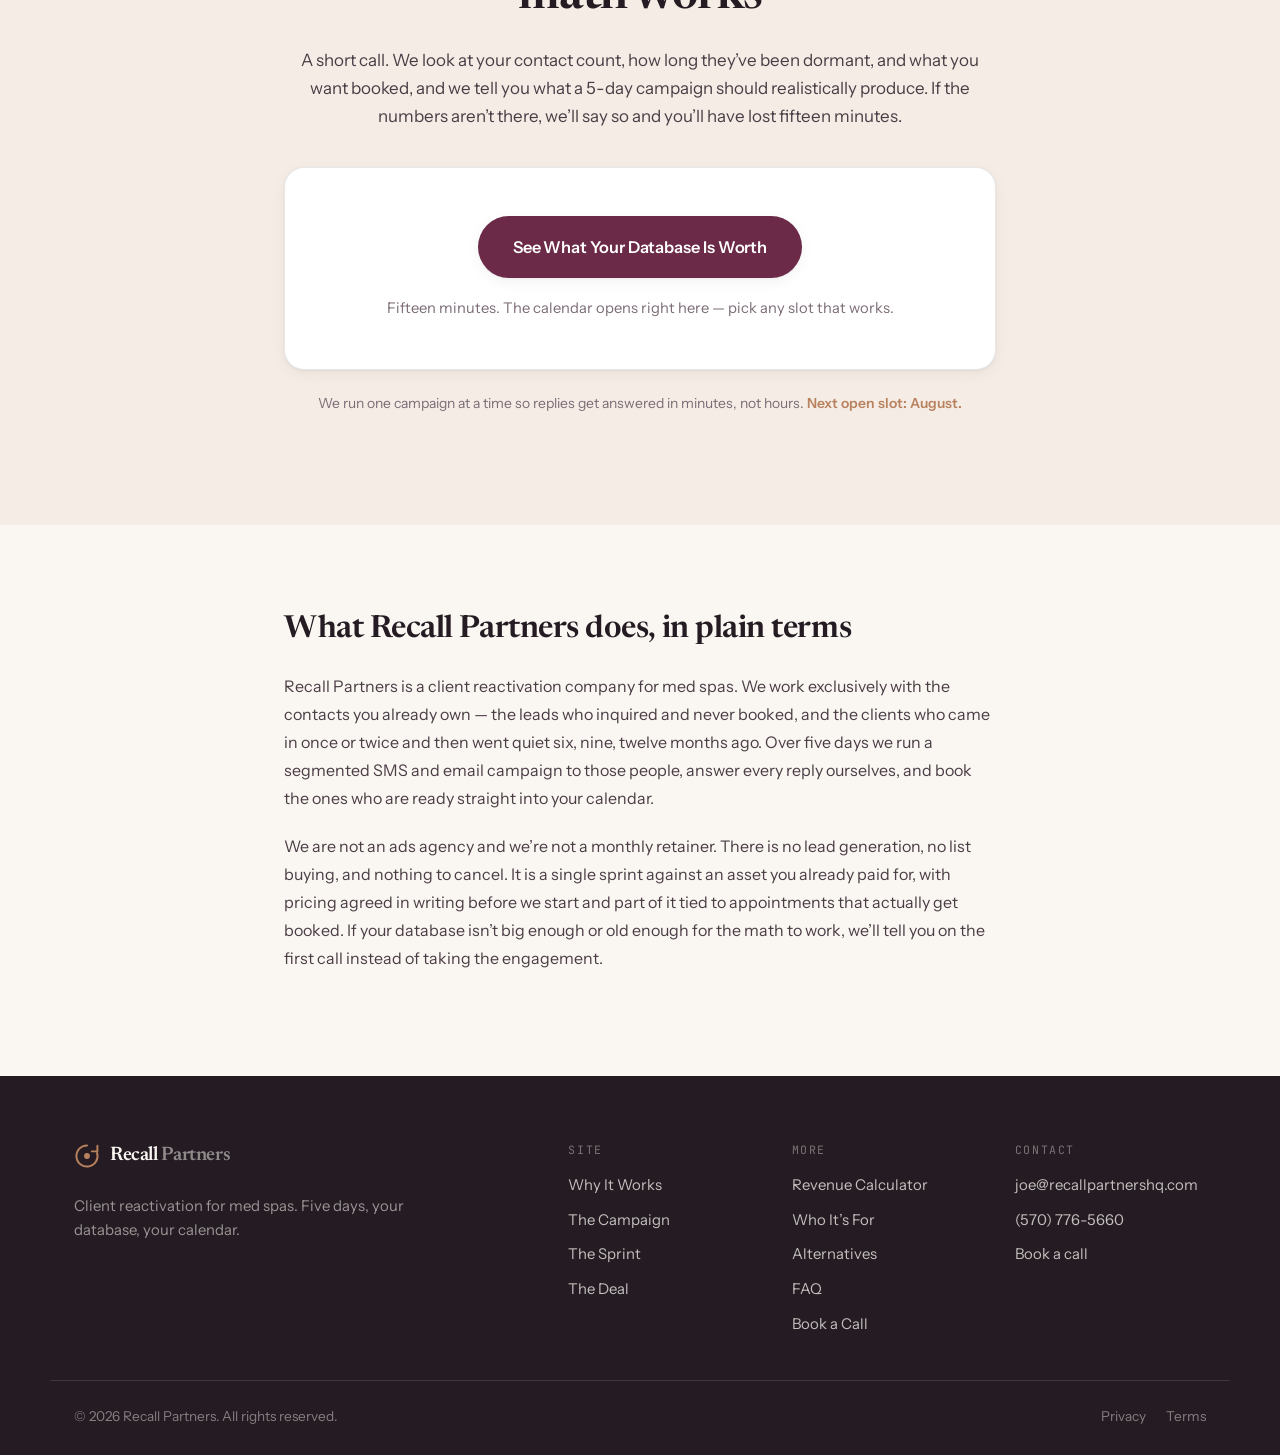
==== commit c63d24b2: "Add gated dormant-revenue calculator at /calculator A qualification tool for the top of the funnel: " ====
--- a/index.html
+++ b/index.html
@@ -238,6 +238,7 @@
       <a href="#mechanism">Why It Works</a>
       <a href="#system">The Campaign</a>
       <a href="#deal">The Deal</a>
+      <a href="calculator/">Calculator</a>
       <a href="#faq">FAQ</a>
       <a class="btn btn--sm btn--primary" href="https://cal.com/recallpartners/reactivation-call" data-cal-link="recallpartners/reactivation-call" data-cal-namespace="reactivation-call" data-cal-config='{"layout":"month_view","useSlotsViewOnSmallScreen":"true"}'>See What It&rsquo;s Worth</a>
     </div>
@@ -1355,6 +1356,7 @@
       </div>
       <div>
         <div class="footer__col-title">More</div>
+        <a href="calculator/">Revenue Calculator</a>
         <a href="#fit">Who It&rsquo;s For</a>
         <a href="#compare">Alternatives</a>
         <a href="#faq">FAQ</a>
--- a/assets/styles.css
+++ b/assets/styles.css
@@ -1201,3 +1201,319 @@
   .legal-toc { display: none; }
   .legal-hero { padding-top: 0; background: none; }
 }
+
+/* ============================================================
+   Calculator (calculator/index.html)
+   A qualification tool: three numbers in, a dormant-revenue
+   figure out, gated behind name + practice + email. Reuses the
+   site tokens throughout so it never drifts from the homepage.
+   ============================================================ */
+.calc-page { background: var(--cream); }
+
+.calc-hero {
+  position: relative;
+  padding: 96px 0 44px;
+  background: linear-gradient(180deg, var(--cream-2) 0%, var(--cream) 100%);
+  overflow: hidden;
+}
+.calc-hero__glow {
+  position: absolute; inset: -30% -10% auto -10%; height: 460px;
+  background: radial-gradient(50% 60% at 50% 40%, rgba(185, 130, 95, .22), transparent 70%);
+  pointer-events: none;
+}
+.calc-hero__inner { position: relative; text-align: center; max-width: 780px; }
+.calc-hero h1 {
+  font-size: clamp(2.1rem, 4.6vw, 3.3rem);
+  margin-bottom: 20px;
+}
+.calc-hero .lede { margin-inline: auto; }
+.calc-hero__stats {
+  display: flex; align-items: center; justify-content: center;
+  flex-wrap: wrap; gap: 10px 14px;
+  margin-top: 26px;
+  font-size: .88rem; color: var(--muted);
+}
+.calc-hero__stats b { color: var(--ink); font-weight: 600; }
+.calc-hero__stats .dot { color: var(--line-strong); }
+
+/* ---------- The shell ---------- */
+.calc-section { padding: 8px 0 96px; }
+.calcwrap { max-width: 720px; margin-inline: auto; }
+
+.calcpanel {
+  background: var(--surface);
+  border: 1px solid var(--line);
+  border-radius: var(--radius-lg);
+  box-shadow: var(--shadow-md);
+  overflow: hidden;
+}
+.calcpanel__head {
+  padding: 24px 32px 22px;
+  border-bottom: 1px solid var(--line);
+  background: var(--cream);
+}
+.calcpanel__step {
+  font-family: var(--font-mono);
+  font-size: .66rem; letter-spacing: .14em; text-transform: uppercase;
+  color: var(--rose);
+  margin-bottom: 7px;
+}
+.calcpanel__title {
+  font-family: var(--font-serif);
+  font-variation-settings: "opsz" 32;
+  font-size: 1.3rem; font-weight: 600;
+  letter-spacing: -0.015em;
+  line-height: 1.25;
+}
+.calcpanel__body { padding: 30px 32px 32px; }
+
+/* ---------- Form ---------- */
+.calcform { display: grid; gap: 22px; }
+.calcform__row { display: grid; grid-template-columns: repeat(2, minmax(0,1fr)); gap: 22px; }
+
+.field { display: block; }
+.field__label {
+  display: block;
+  font-size: .95rem; font-weight: 600; color: var(--ink);
+  margin-bottom: 5px;
+}
+.field__hint {
+  display: block;
+  font-size: .84rem; color: var(--muted);
+  margin-bottom: 10px;
+  line-height: 1.5;
+}
+.field__wrap {
+  display: flex; align-items: stretch;
+  border: 1px solid var(--line-strong);
+  border-radius: var(--radius);
+  background: var(--surface);
+  transition: border-color .16s ease, box-shadow .16s ease;
+}
+.field__wrap:focus-within {
+  border-color: var(--plum);
+  box-shadow: 0 0 0 3px var(--plum-soft);
+}
+.field__affix {
+  display: flex; align-items: center;
+  padding: 0 0 0 16px;
+  font-family: var(--font-mono);
+  font-size: .95rem;
+  color: var(--muted);
+  flex: none;
+}
+.field__affix--suffix { padding: 0 16px 0 0; font-size: .8rem; letter-spacing: .04em; text-transform: uppercase; }
+.field input {
+  flex: 1 1 auto;
+  min-width: 0;
+  width: 100%;
+  border: 0; outline: 0; background: none;
+  padding: 14px 16px;
+  font-family: var(--font-sans);
+  font-size: 1.02rem;
+  color: var(--ink);
+}
+.field input::placeholder { color: rgba(124, 108, 118, .6); }
+.field__wrap > .field__affix + input { padding-left: 8px; }
+
+.field.is-error .field__wrap { border-color: #B4453C; box-shadow: 0 0 0 3px rgba(180, 69, 60, .1); }
+.field__err {
+  display: none;
+  margin-top: 7px;
+  font-size: .84rem;
+  color: #B4453C;
+}
+.field.is-error .field__err { display: block; }
+
+.calcform__divider {
+  display: flex; align-items: center; gap: 14px;
+  margin: 4px 0 -2px;
+  font-family: var(--font-mono);
+  font-size: .66rem; letter-spacing: .14em; text-transform: uppercase;
+  color: var(--muted);
+}
+.calcform__divider::before, .calcform__divider::after {
+  content: ""; flex: 1 1 auto; height: 1px; background: var(--line);
+}
+.calcform__gate {
+  background: var(--cream);
+  border: 1px solid var(--line);
+  border-radius: var(--radius);
+  padding: 22px;
+  display: grid; gap: 20px;
+}
+.calcform__gate .field__wrap { background: var(--surface); }
+
+.calcform__submit { width: 100%; margin-top: 2px; }
+.calcform__note {
+  margin: 0;
+  text-align: center;
+  font-size: .84rem;
+  color: var(--muted);
+  line-height: 1.55;
+}
+.calcform__note a { color: var(--plum); text-underline-offset: 3px; }
+
+/* Honeypot — bots fill it, humans never see it. */
+.calc-hp { position: absolute; left: -9999px; width: 1px; height: 1px; overflow: hidden; }
+
+/* ---------- Loading ---------- */
+.calcload {
+  display: grid; place-items: center; gap: 22px;
+  padding: 76px 32px 82px;
+  text-align: center;
+}
+.calcload__ring {
+  width: 54px; height: 54px; border-radius: 50%;
+  background: conic-gradient(from 0deg, transparent 0turn, var(--rose) .55turn, var(--plum) .9turn, transparent 1turn);
+  -webkit-mask: radial-gradient(farthest-side, transparent calc(100% - 4px), #000 calc(100% - 3px));
+  mask: radial-gradient(farthest-side, transparent calc(100% - 4px), #000 calc(100% - 3px));
+  animation: calcspin 1s linear infinite;
+}
+@keyframes calcspin { to { transform: rotate(1turn); } }
+
+.calcload__msg {
+  font-family: var(--font-mono);
+  font-size: .84rem; letter-spacing: .04em;
+  color: var(--ink-2);
+  min-height: 1.5em;
+  animation: calcfade .4s ease;
+}
+@keyframes calcfade { from { opacity: 0; transform: translateY(4px); } to { opacity: 1; transform: none; } }
+
+.calcload__bar {
+  width: min(320px, 100%); height: 3px; border-radius: 999px;
+  background: var(--cream-2);
+  overflow: hidden;
+}
+.calcload__bar i {
+  display: block; height: 100%; width: 0;
+  border-radius: 999px;
+  background: linear-gradient(90deg, var(--rose), var(--plum));
+  transition: width .5s ease;
+}
+
+/* ---------- Results ---------- */
+.calcres { display: none; }
+.calcres.is-shown { display: block; }
+
+.calcres__hero {
+  background: var(--plum-deep);
+  color: var(--cream);
+  padding: 40px 32px 36px;
+  text-align: center;
+}
+.calcres__eyebrow {
+  font-family: var(--font-mono);
+  font-size: .66rem; letter-spacing: .14em; text-transform: uppercase;
+  color: var(--rose-soft);
+  margin-bottom: 16px;
+}
+.calcres__big {
+  font-family: var(--font-serif);
+  font-variation-settings: "opsz" 60;
+  font-weight: 600;
+  letter-spacing: -0.03em;
+  line-height: 1;
+  font-size: clamp(2.9rem, 9vw, 4.6rem);
+  color: #fff;
+}
+.calcres__biglabel {
+  margin: 16px auto 0;
+  max-width: 46ch;
+  font-size: 1rem;
+  color: rgba(250, 246, 242, .8);
+  line-height: 1.55;
+}
+.calcres__bigmath {
+  display: inline-block;
+  margin-top: 16px;
+  padding: 7px 14px;
+  border-radius: 999px;
+  border: 1px solid rgba(250, 246, 242, .2);
+  font-family: var(--font-mono);
+  font-size: .74rem; letter-spacing: .04em;
+  color: rgba(250, 246, 242, .75);
+}
+
+.calcres__tiles {
+  display: grid;
+  grid-template-columns: repeat(3, minmax(0, 1fr));
+}
+.restile {
+  padding: 24px 22px;
+  border-right: 1px solid var(--line);
+  border-bottom: 1px solid var(--line);
+}
+.restile:last-child { border-right: 0; }
+.restile__label {
+  font-family: var(--font-mono);
+  font-size: .62rem; letter-spacing: .12em; text-transform: uppercase;
+  color: var(--muted);
+  margin-bottom: 10px;
+}
+.restile__value {
+  font-family: var(--font-serif);
+  font-variation-settings: "opsz" 32;
+  font-weight: 600;
+  font-size: 1.55rem;
+  letter-spacing: -0.02em;
+  color: var(--plum);
+  line-height: 1.15;
+}
+.restile__note {
+  margin: 8px 0 0;
+  font-size: .82rem;
+  color: var(--ink-2);
+  line-height: 1.5;
+}
+
+.calcres__body { padding: 28px 32px 32px; }
+.calcres__assume {
+  background: var(--cream);
+  border: 1px solid var(--line);
+  border-left: 3px solid var(--rose);
+  border-radius: 0 var(--radius) var(--radius) 0;
+  padding: 18px 22px;
+  margin-bottom: 26px;
+}
+.calcres__assume h3 {
+  font-family: var(--font-mono);
+  font-variation-settings: normal;
+  font-size: .66rem; letter-spacing: .14em; text-transform: uppercase;
+  font-weight: 500;
+  color: var(--rose);
+  margin-bottom: 10px;
+}
+.calcres__assume p { margin: 0 0 10px; font-size: .89rem; color: var(--ink-2); line-height: 1.6; }
+.calcres__assume p:last-child { margin-bottom: 0; }
+
+.calcres__cta { display: grid; gap: 14px; justify-items: center; text-align: center; }
+.calcres__cta .btn { width: 100%; }
+.calcres__ctanote { margin: 0; font-size: .86rem; color: var(--muted); }
+.calcres__reset {
+  border: 0; background: none; padding: 6px;
+  font-size: .84rem; color: var(--muted);
+  text-decoration: underline; text-underline-offset: 3px;
+  cursor: pointer;
+}
+.calcres__reset:hover { color: var(--plum); }
+
+/* ---------- Below-the-tool explainer ---------- */
+.calchow { background: var(--cream-2); }
+.calchow .card p b { color: var(--ink); }
+
+.calcstate[hidden] { display: none !important; }
+
+@media (max-width: 700px) {
+  .calc-hero { padding: 72px 0 32px; }
+  .calc-section { padding-bottom: 72px; }
+  .calcform__row { grid-template-columns: 1fr; }
+  .calcpanel__head { padding: 20px 22px; }
+  .calcpanel__body { padding: 24px 22px 26px; }
+  .calcres__hero { padding: 32px 22px 30px; }
+  .calcres__body { padding: 24px 22px 26px; }
+  .calcres__tiles { grid-template-columns: 1fr; }
+  .restile { border-right: 0; padding: 20px 22px; }
+  .calcload { padding: 60px 22px 64px; }
+}
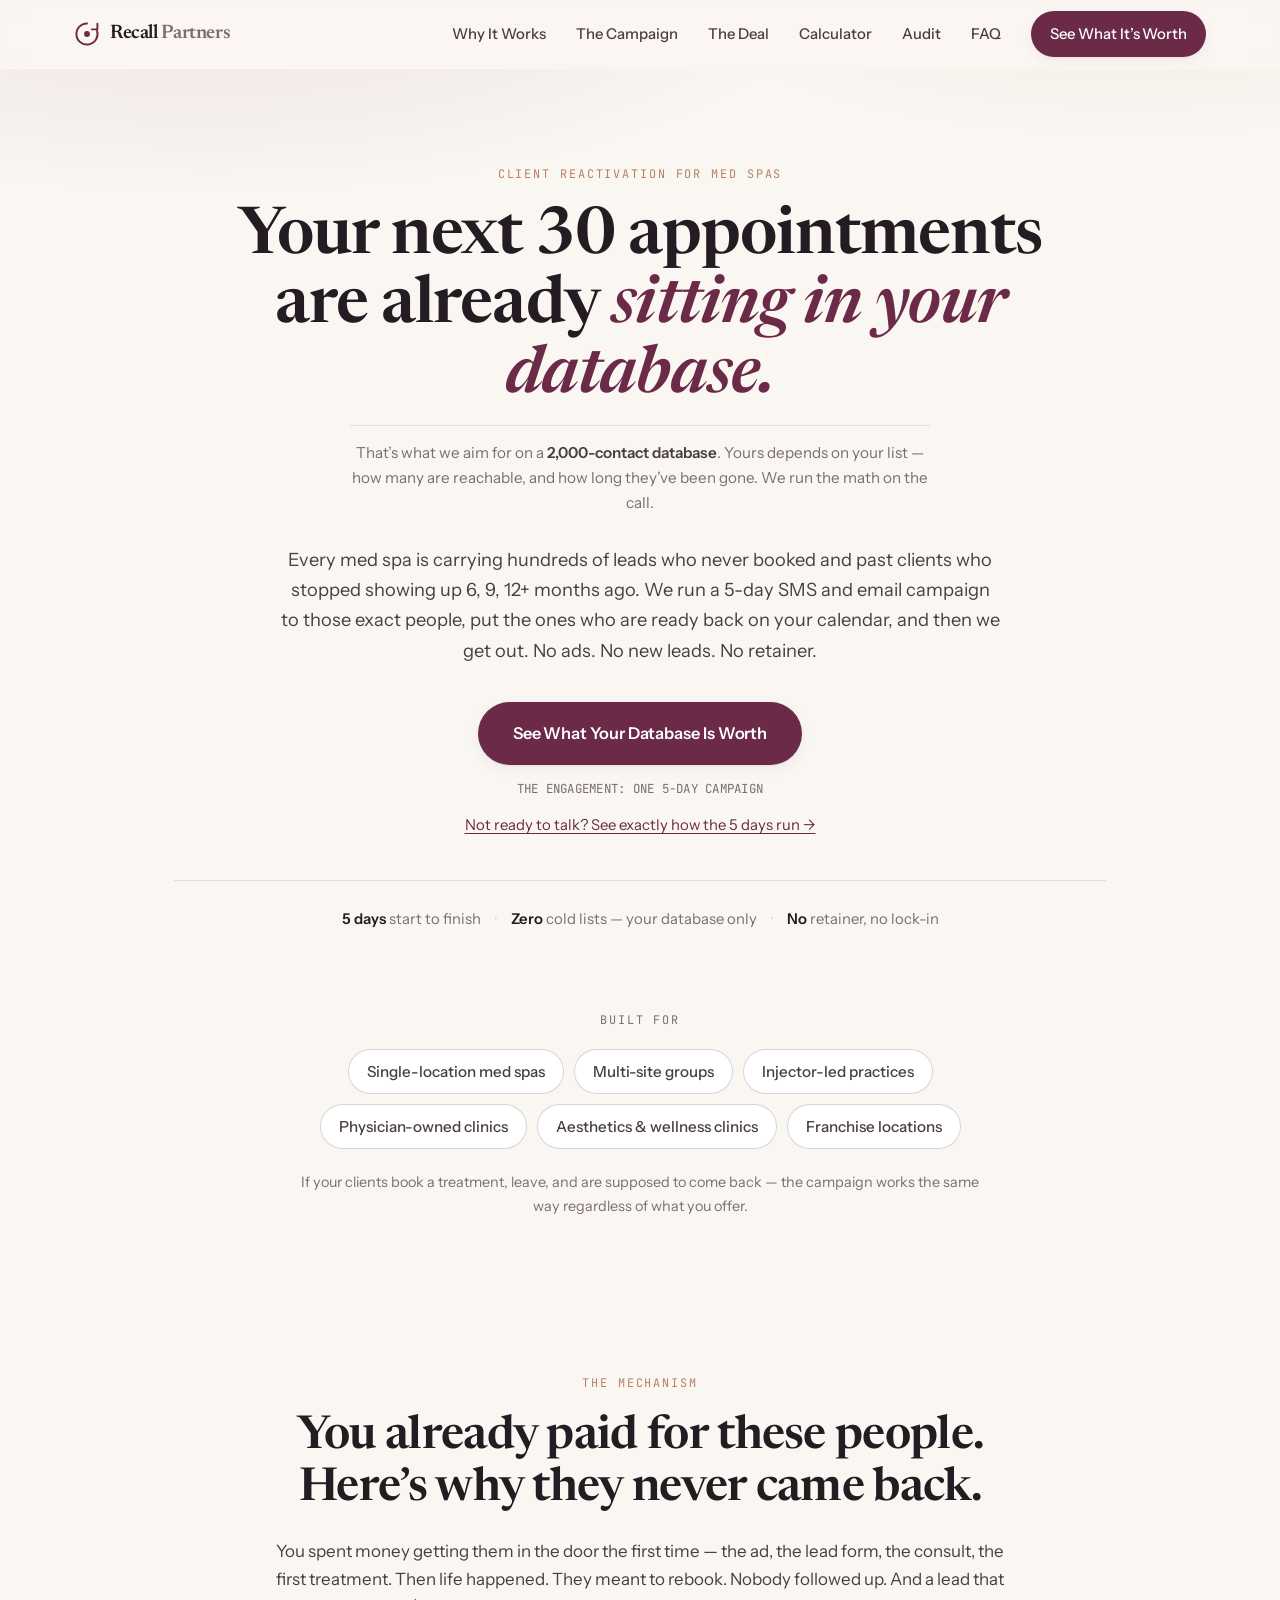
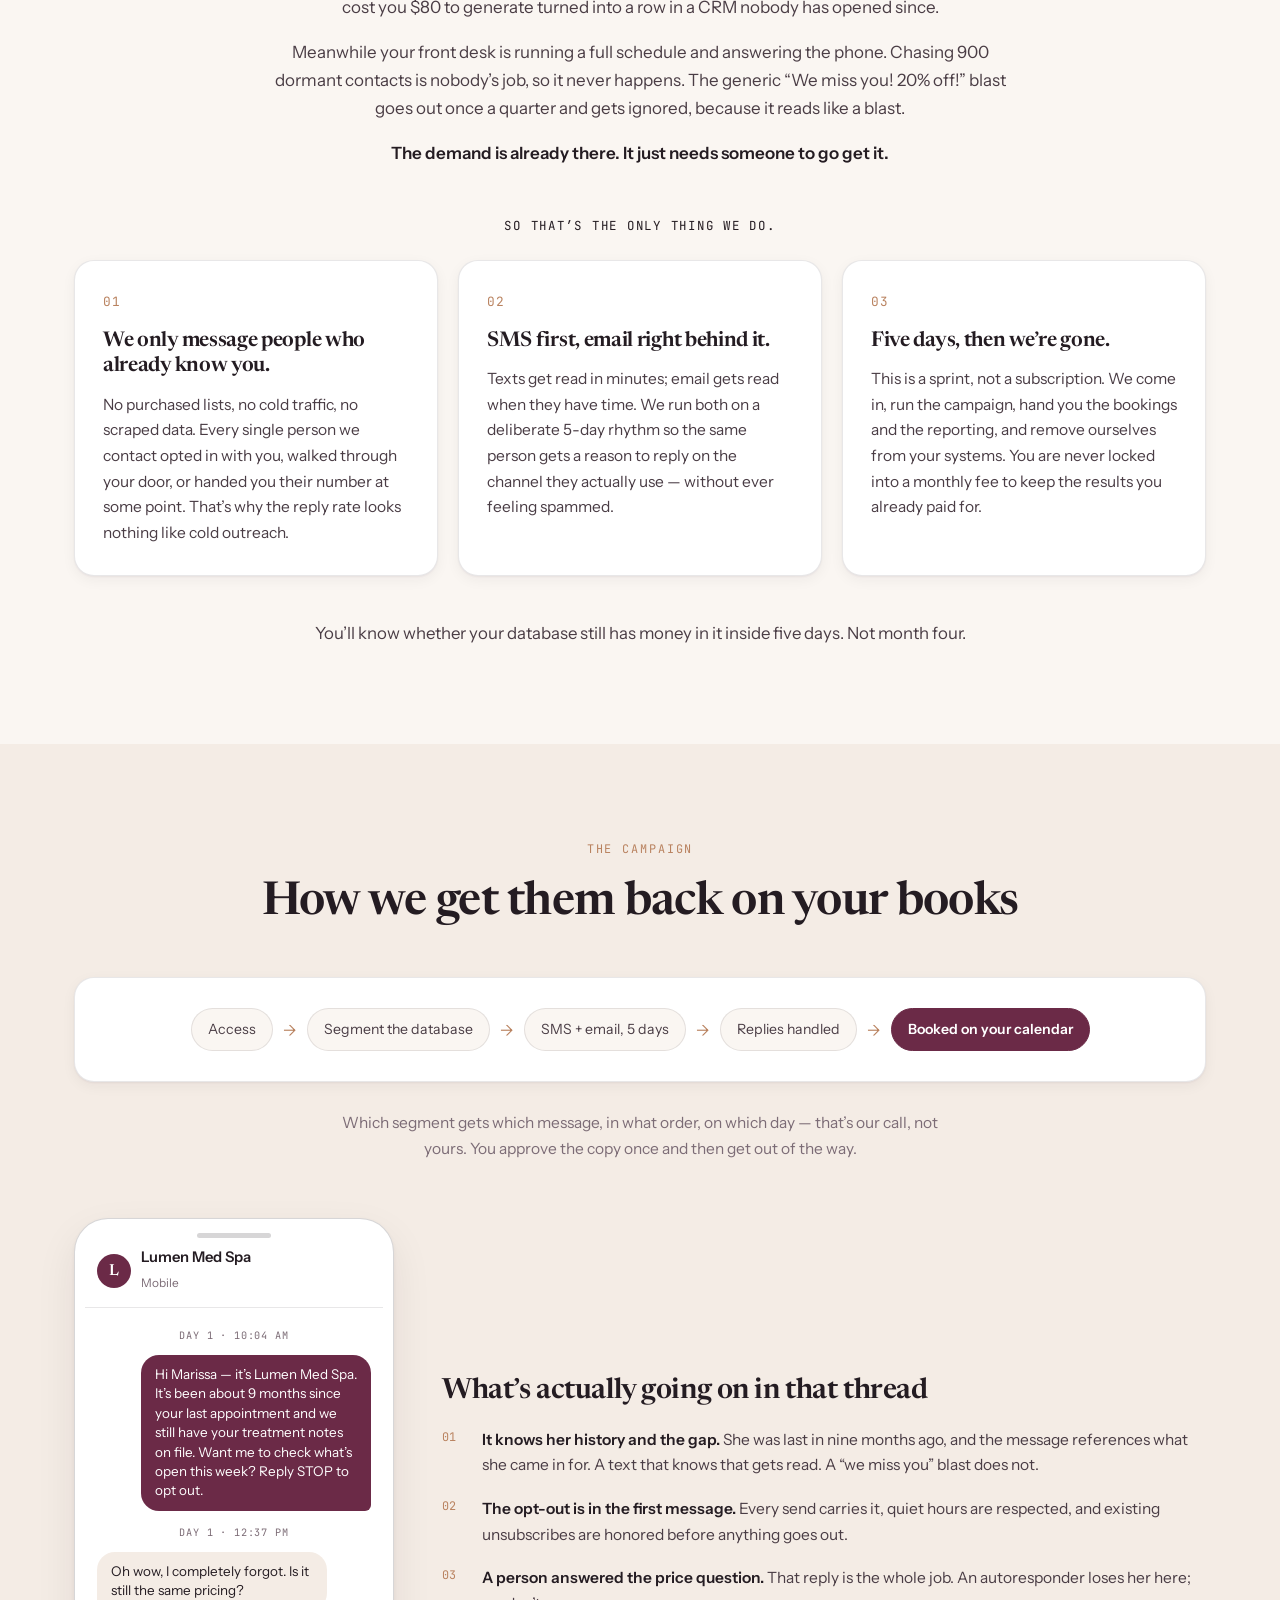
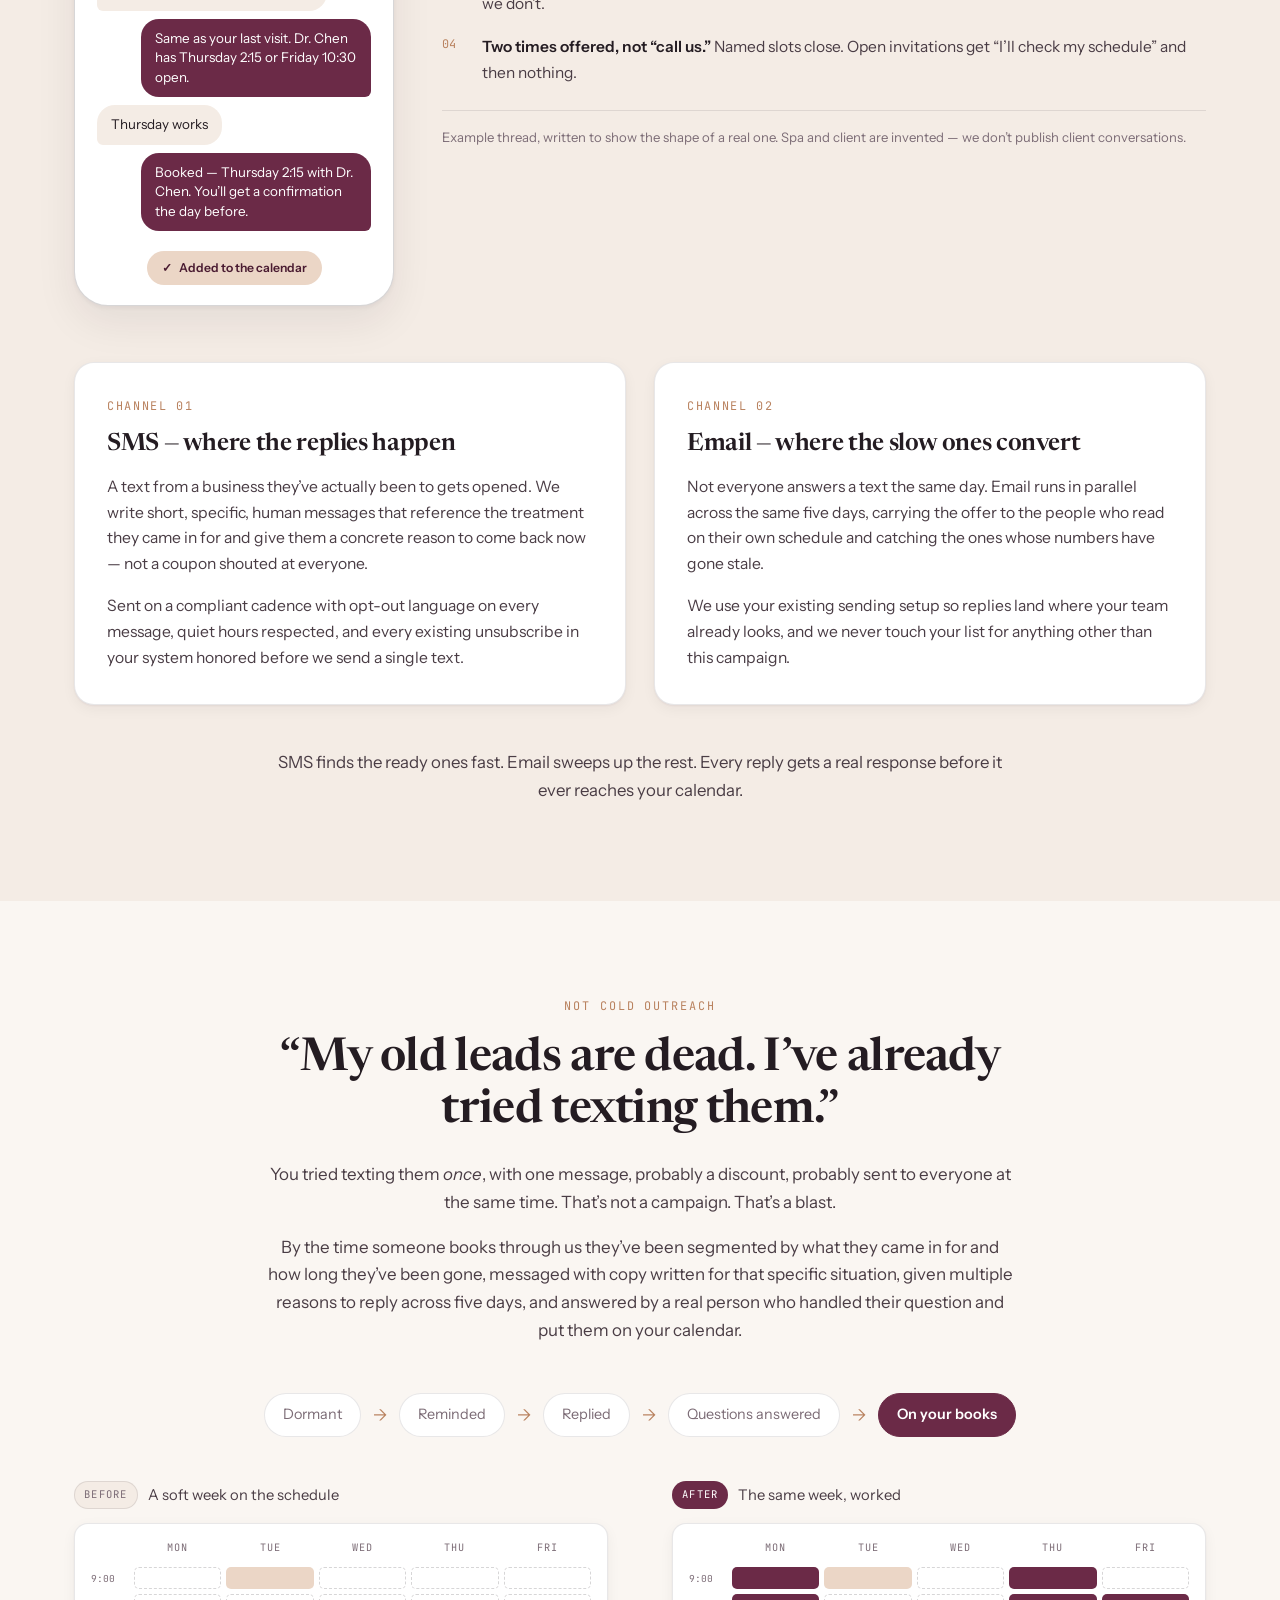
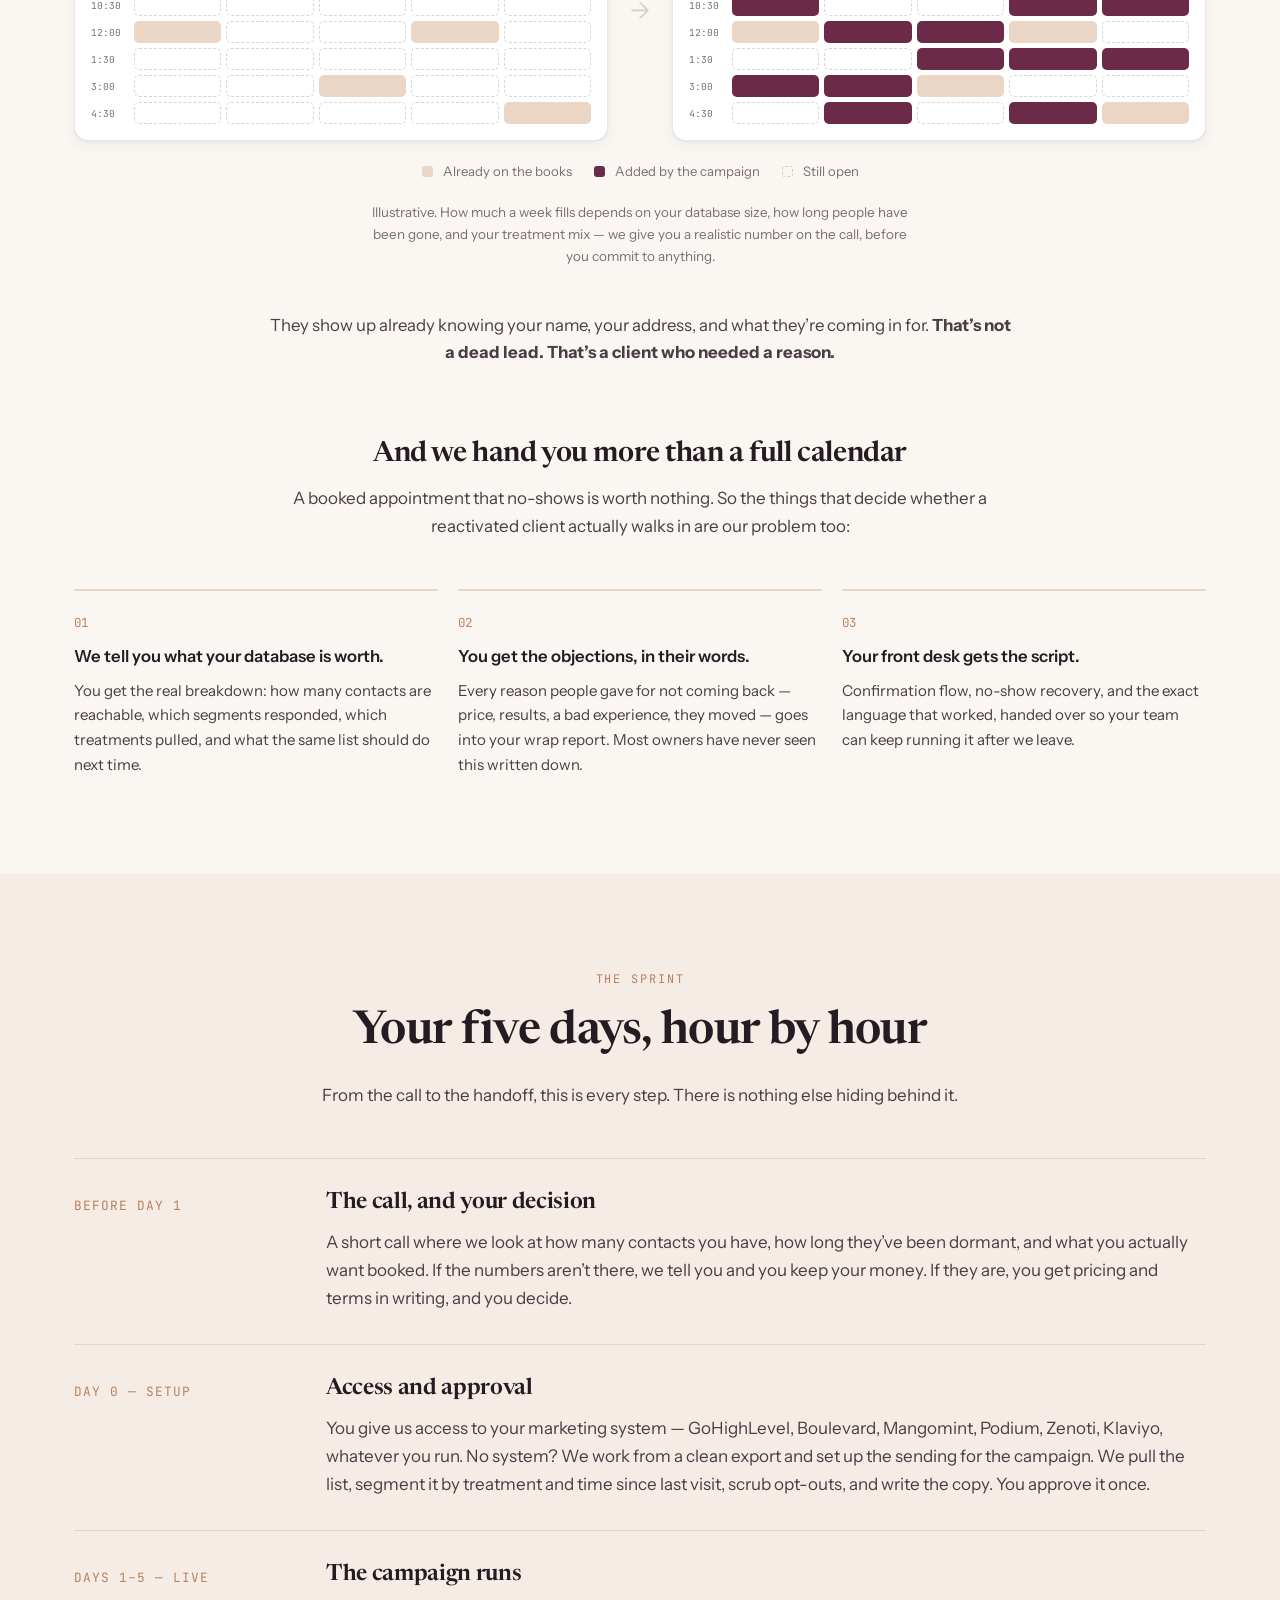
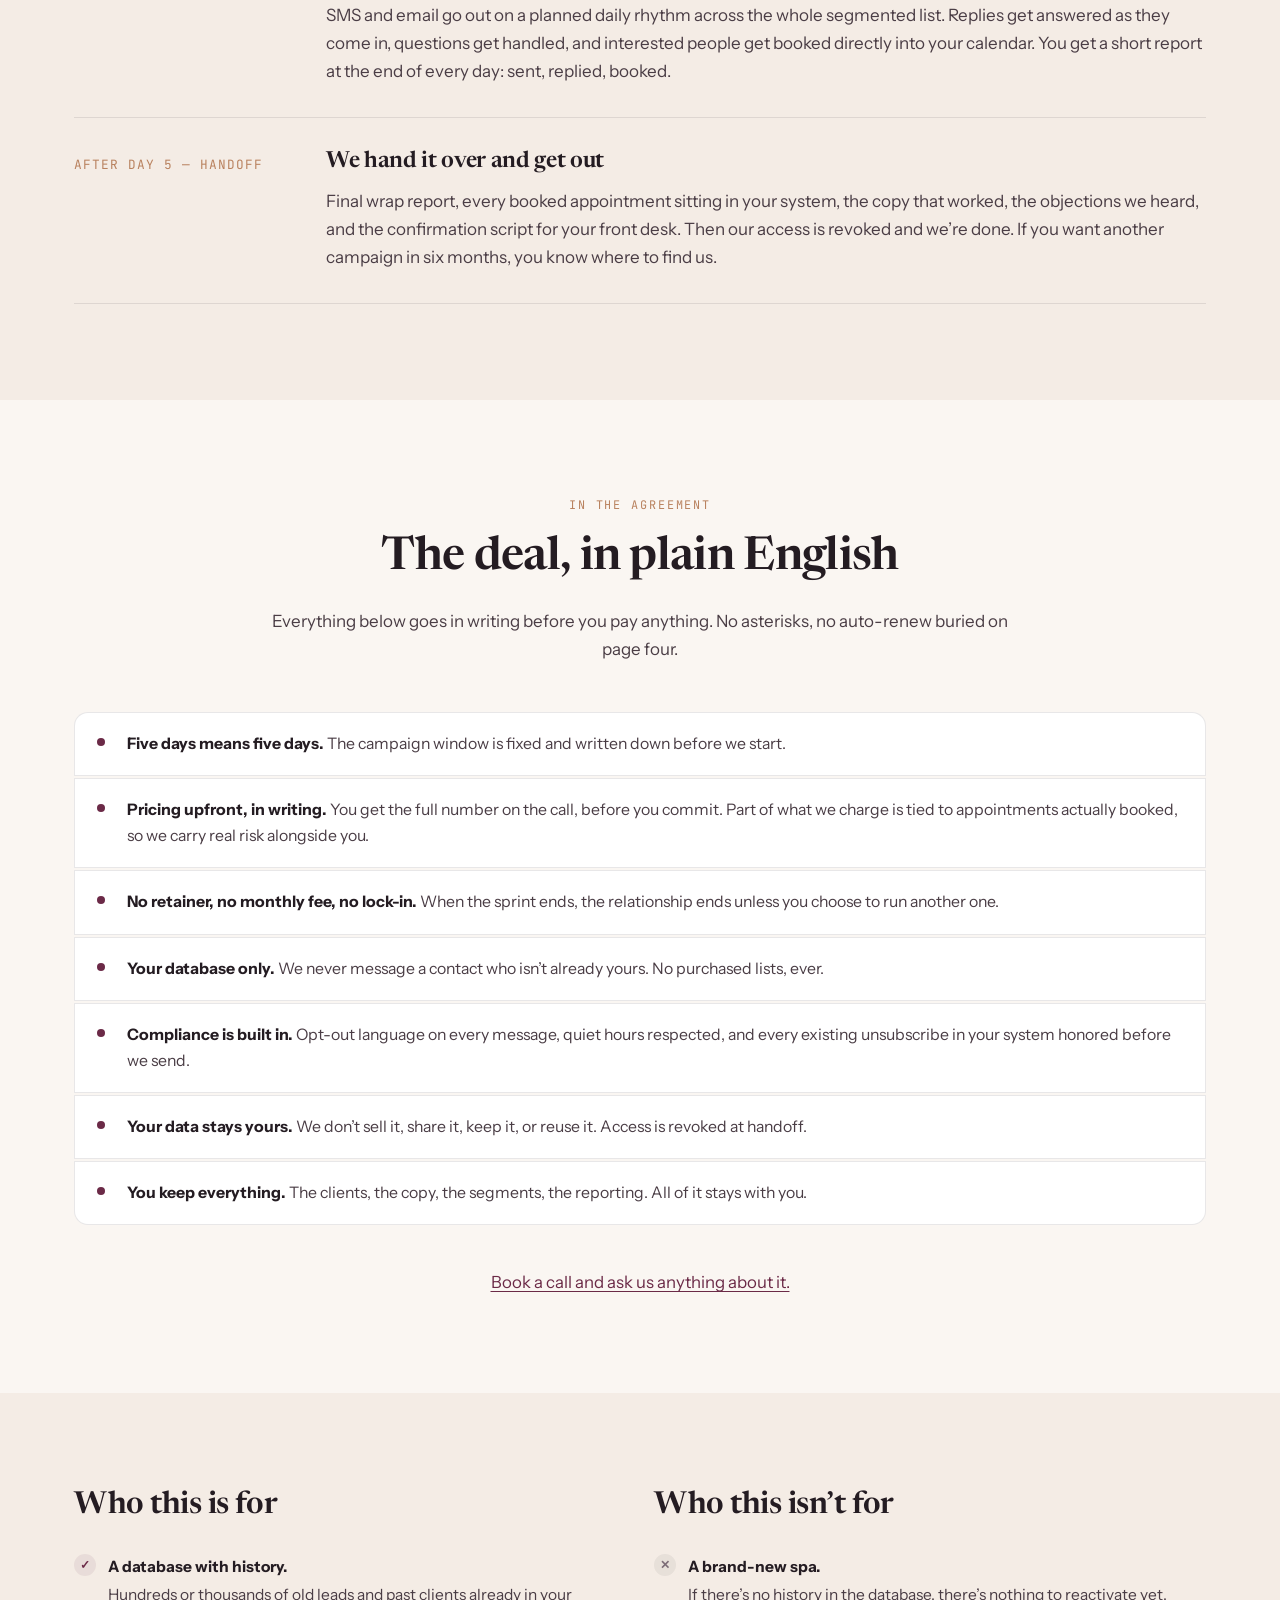
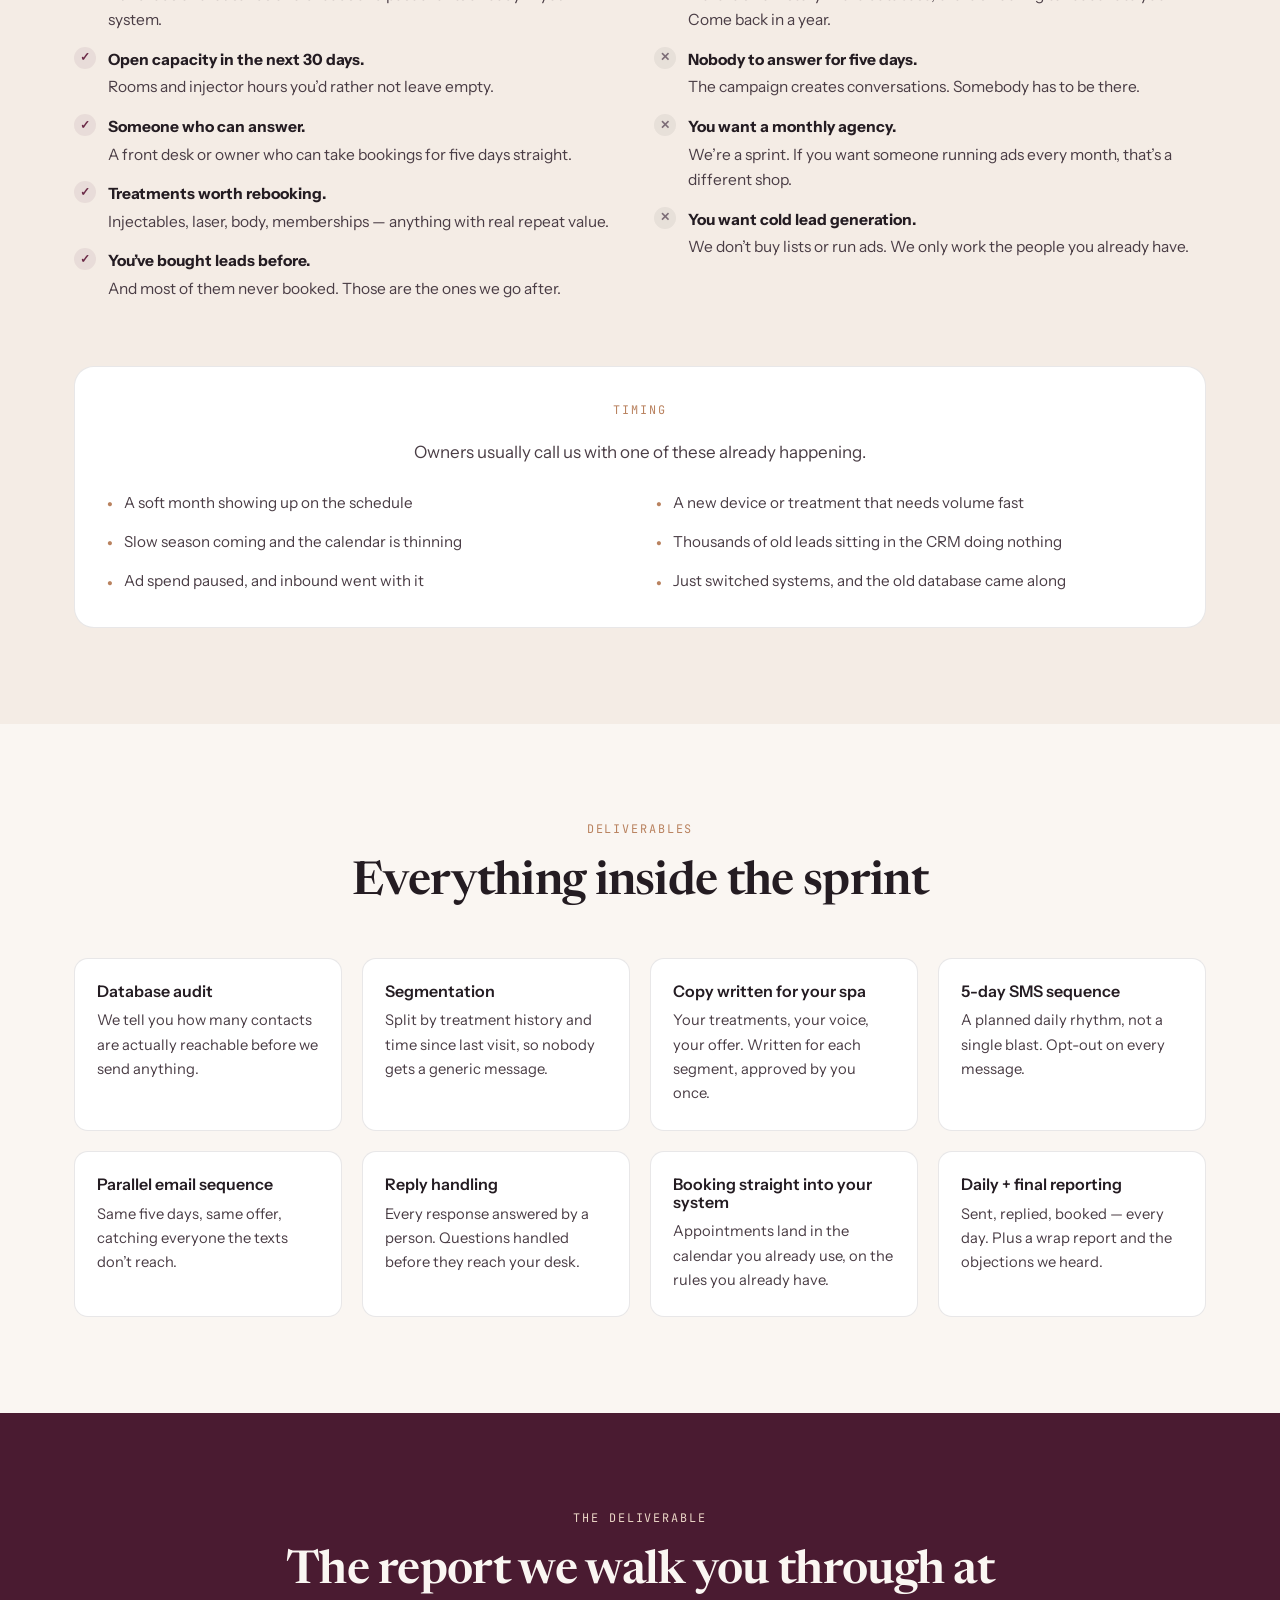
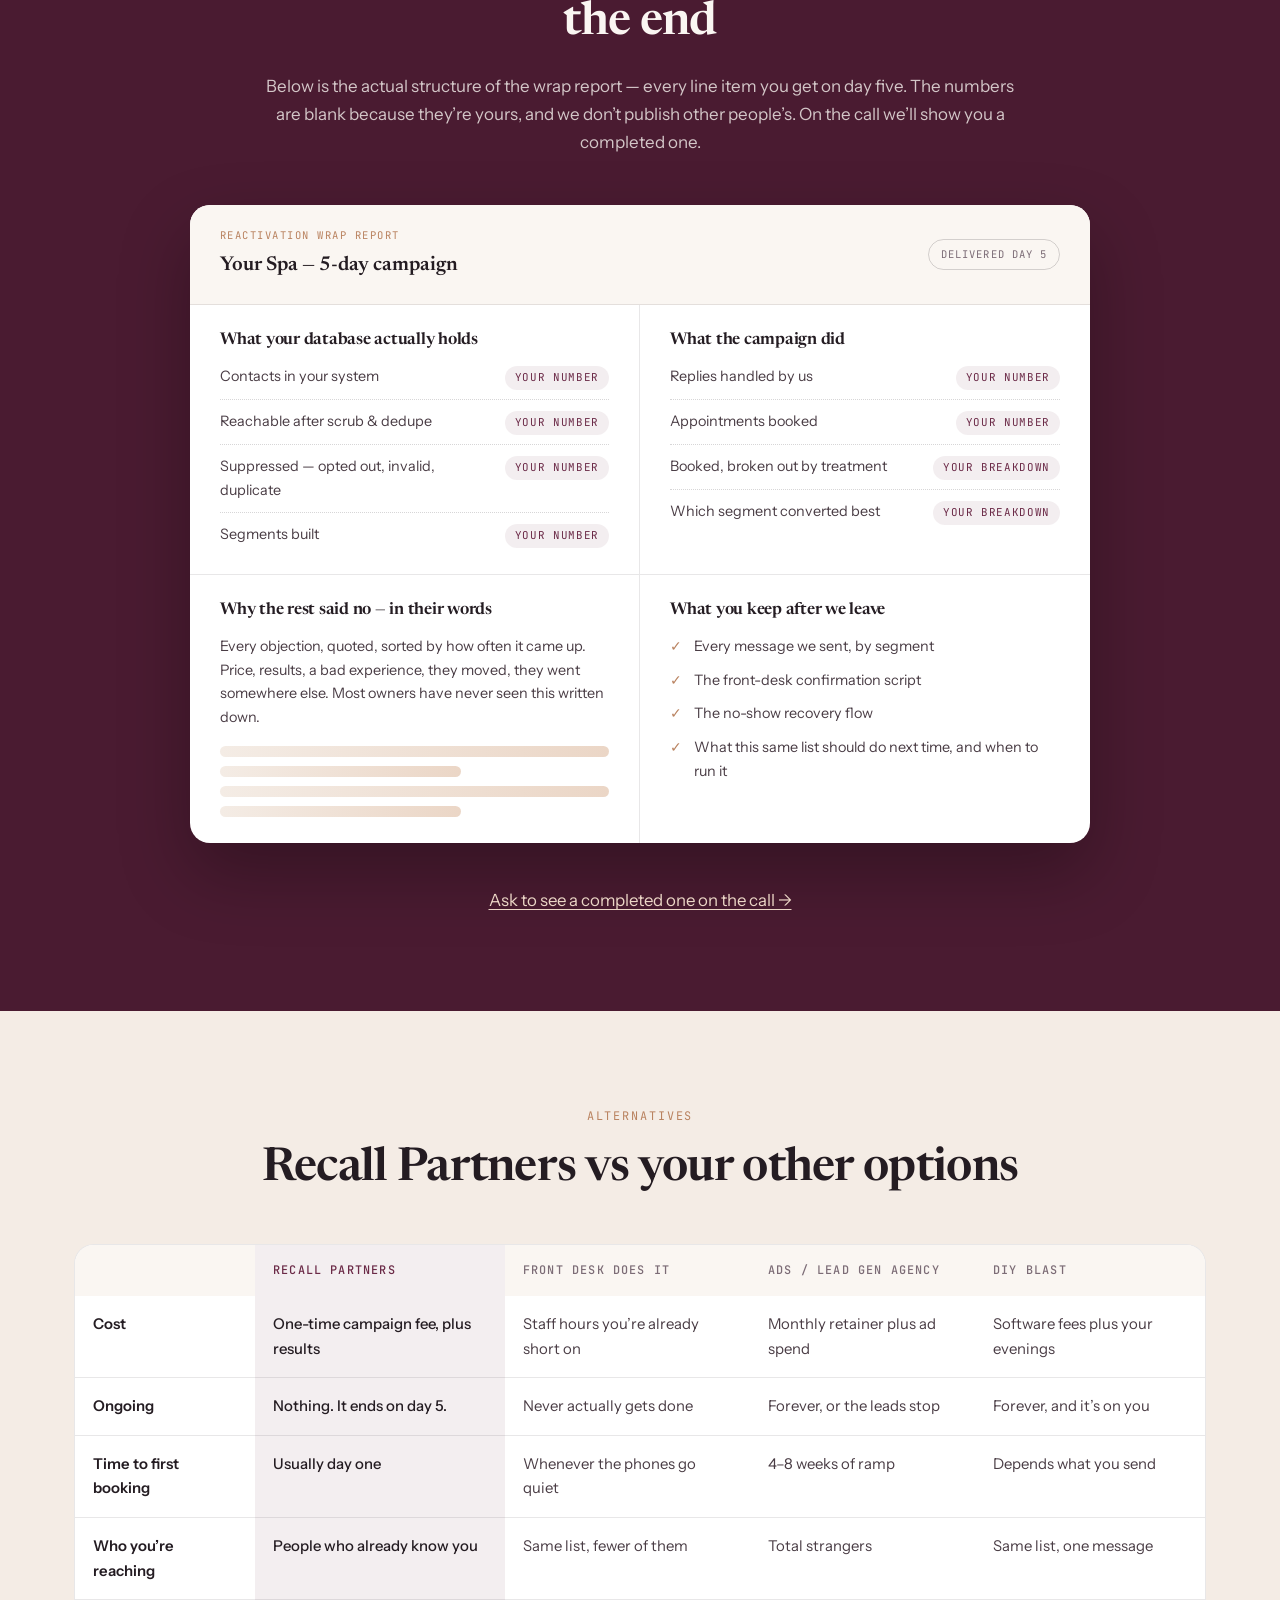
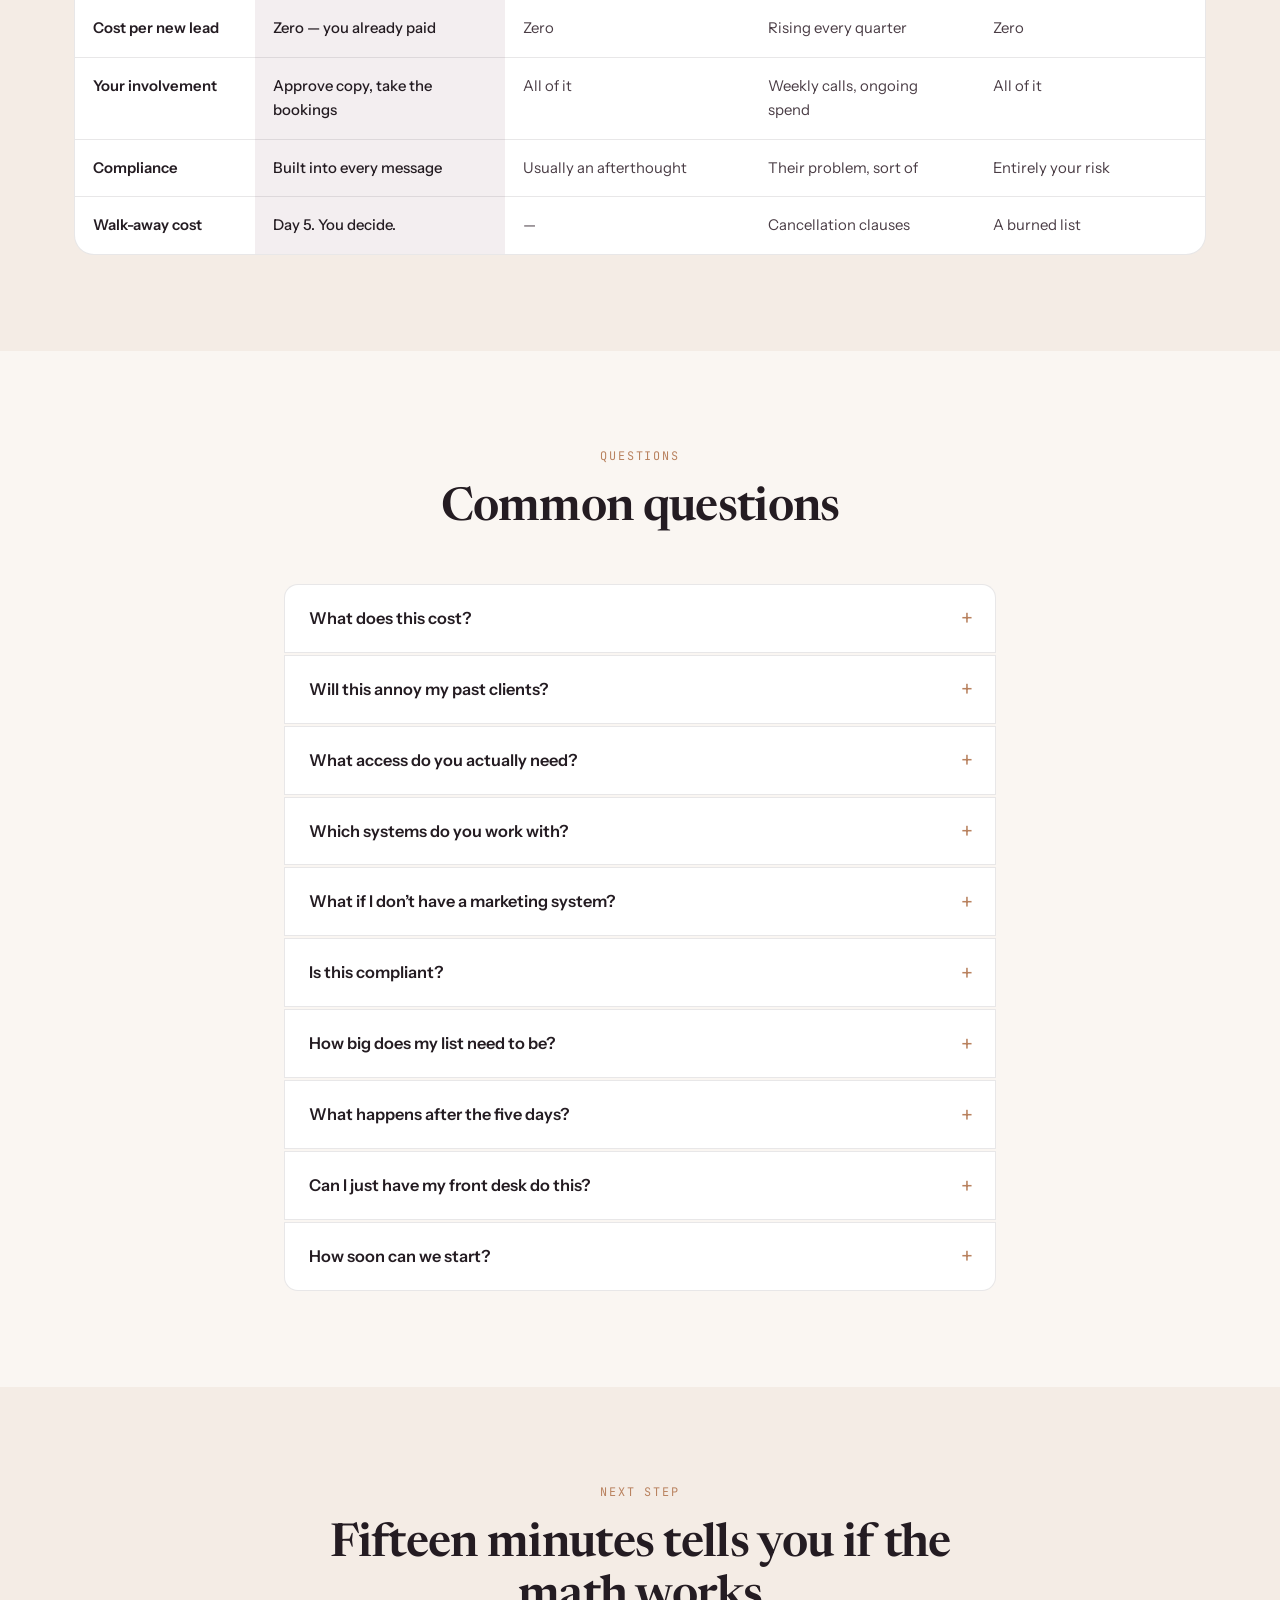
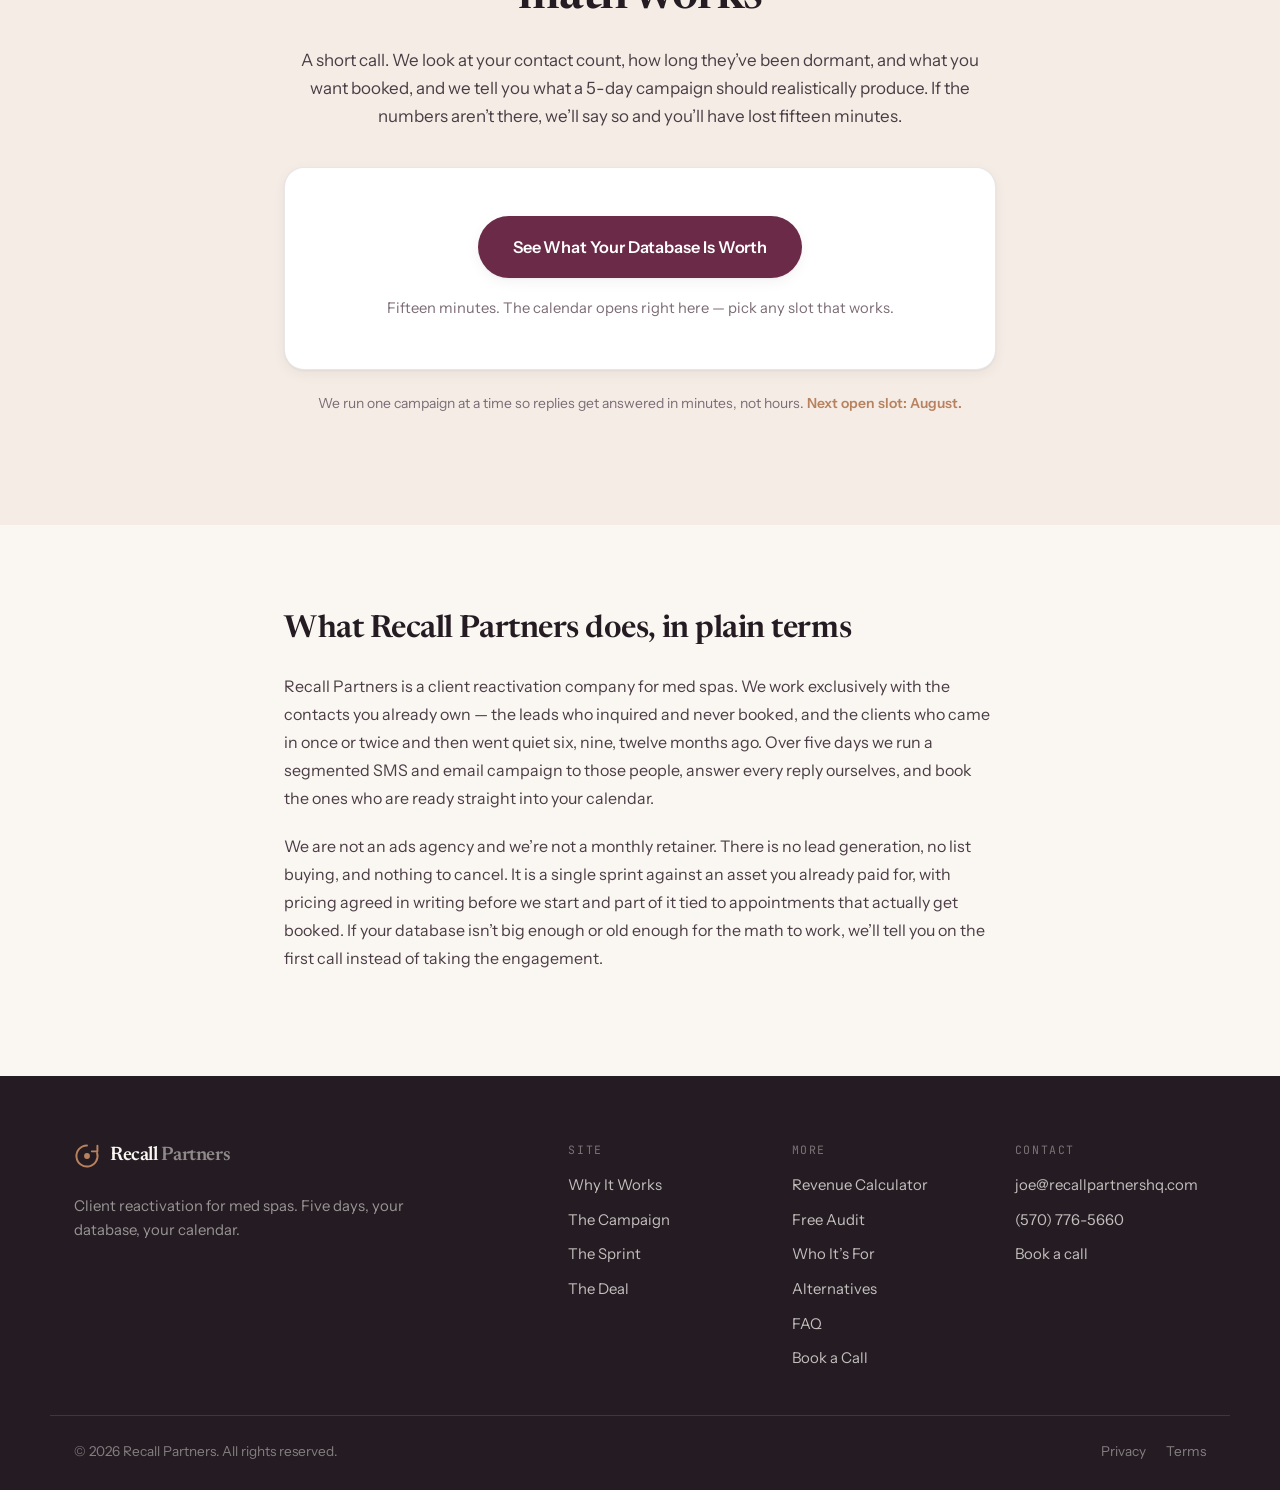
==== commit be9cf92d: "Add hand-built Quiet Client Audit lead page at /audit The second lead magnet, and the deliberate opp" ====
--- a/index.html
+++ b/index.html
@@ -239,6 +239,7 @@
       <a href="#system">The Campaign</a>
       <a href="#deal">The Deal</a>
       <a href="calculator/">Calculator</a>
+      <a href="audit/">Audit</a>
       <a href="#faq">FAQ</a>
       <a class="btn btn--sm btn--primary" href="https://cal.com/recallpartners/reactivation-call" data-cal-link="recallpartners/reactivation-call" data-cal-namespace="reactivation-call" data-cal-config='{"layout":"month_view","useSlotsViewOnSmallScreen":"true"}'>See What It&rsquo;s Worth</a>
     </div>
@@ -1357,6 +1358,7 @@
       <div>
         <div class="footer__col-title">More</div>
         <a href="calculator/">Revenue Calculator</a>
+        <a href="audit/">Free Audit</a>
         <a href="#fit">Who It&rsquo;s For</a>
         <a href="#compare">Alternatives</a>
         <a href="#faq">FAQ</a>
--- a/assets/styles.css
+++ b/assets/styles.css
@@ -1202,74 +1202,76 @@
   .legal-hero { padding-top: 0; background: none; }
 }
 
+
 /* ============================================================
-   Calculator (calculator/index.html)
-   A qualification tool: three numbers in, a dormant-revenue
-   figure out, gated behind name + practice + email. Reuses the
-   site tokens throughout so it never drifts from the homepage.
+   Lead-tool shell — shared by /calculator and /audit
+   Both tools are one panel holding three states that JS swaps:
+   form -> loading -> result. Everything in this block is used by
+   BOTH pages, so change it and check them both. Anything only one
+   tool needs lives in that tool's own block further down.
    ============================================================ */
-.calc-page { background: var(--cream); }
-
-.calc-hero {
+.tool-page { background: var(--cream); }
+
+/* ---------- Hero ---------- */
+.tool-hero {
   position: relative;
   padding: 96px 0 44px;
   background: linear-gradient(180deg, var(--cream-2) 0%, var(--cream) 100%);
   overflow: hidden;
 }
-.calc-hero__glow {
+.tool-hero__glow {
   position: absolute; inset: -30% -10% auto -10%; height: 460px;
   background: radial-gradient(50% 60% at 50% 40%, rgba(185, 130, 95, .22), transparent 70%);
   pointer-events: none;
 }
-.calc-hero__inner { position: relative; text-align: center; max-width: 780px; }
-.calc-hero h1 {
-  font-size: clamp(2.1rem, 4.6vw, 3.3rem);
-  margin-bottom: 20px;
-}
-.calc-hero .lede { margin-inline: auto; }
-.calc-hero__stats {
+.tool-hero__inner { position: relative; text-align: center; max-width: 800px; }
+.tool-hero h1 { font-size: clamp(2.1rem, 4.6vw, 3.25rem); margin-bottom: 20px; }
+.tool-hero .lede { margin-inline: auto; }
+.tool-hero__stats {
   display: flex; align-items: center; justify-content: center;
   flex-wrap: wrap; gap: 10px 14px;
   margin-top: 26px;
   font-size: .88rem; color: var(--muted);
 }
-.calc-hero__stats b { color: var(--ink); font-weight: 600; }
-.calc-hero__stats .dot { color: var(--line-strong); }
-
-/* ---------- The shell ---------- */
-.calc-section { padding: 8px 0 96px; }
-.calcwrap { max-width: 720px; margin-inline: auto; }
-
-.calcpanel {
+.tool-hero__stats b { color: var(--ink); font-weight: 600; }
+.tool-hero__stats .dot { color: var(--line-strong); }
+
+/* ---------- The panel ---------- */
+.tool-section { padding: 8px 0 96px; }
+.toolwrap { max-width: 720px; margin-inline: auto; }
+
+.toolpanel {
   background: var(--surface);
   border: 1px solid var(--line);
   border-radius: var(--radius-lg);
   box-shadow: var(--shadow-md);
   overflow: hidden;
 }
-.calcpanel__head {
+.toolpanel__head {
   padding: 24px 32px 22px;
   border-bottom: 1px solid var(--line);
   background: var(--cream);
 }
-.calcpanel__step {
+.toolpanel__step {
   font-family: var(--font-mono);
   font-size: .66rem; letter-spacing: .14em; text-transform: uppercase;
   color: var(--rose);
   margin-bottom: 7px;
 }
-.calcpanel__title {
+.toolpanel__title {
   font-family: var(--font-serif);
   font-variation-settings: "opsz" 32;
   font-size: 1.3rem; font-weight: 600;
   letter-spacing: -0.015em;
   line-height: 1.25;
 }
-.calcpanel__body { padding: 30px 32px 32px; }
+.toolpanel__body { padding: 30px 32px 32px; }
+
+.toolstate[hidden] { display: none !important; }
 
 /* ---------- Form ---------- */
-.calcform { display: grid; gap: 22px; }
-.calcform__row { display: grid; grid-template-columns: repeat(2, minmax(0,1fr)); gap: 22px; }
+.toolform { display: grid; gap: 22px; }
+.toolform__row { display: grid; grid-template-columns: repeat(2, minmax(0,1fr)); gap: 22px; }
 
 .field { display: block; }
 .field__label {
@@ -1277,6 +1279,16 @@
   font-size: .95rem; font-weight: 600; color: var(--ink);
   margin-bottom: 5px;
 }
+/* Optional fields say so on the label itself. Marking the optional
+   ones is friendlier than starring the required ones, because on both
+   tools nearly everything is required. */
+.field__opt {
+  font-family: var(--font-mono);
+  font-size: .62rem; letter-spacing: .1em; text-transform: uppercase;
+  color: var(--muted);
+  font-weight: 400;
+  margin-left: 7px;
+}
 .field__hint {
   display: block;
   font-size: .84rem; color: var(--muted);
@@ -1302,8 +1314,10 @@
   color: var(--muted);
   flex: none;
 }
-.field__affix--suffix { padding: 0 16px 0 0; font-size: .8rem; letter-spacing: .04em; text-transform: uppercase; }
-.field input {
+.field__affix--suffix { padding: 0 16px 0 0; font-size: .78rem; letter-spacing: .04em; text-transform: uppercase; }
+.field input,
+.field textarea,
+.field select {
   flex: 1 1 auto;
   min-width: 0;
   width: 100%;
@@ -1313,90 +1327,214 @@
   font-size: 1.02rem;
   color: var(--ink);
 }
-.field input::placeholder { color: rgba(124, 108, 118, .6); }
+.field textarea { resize: vertical; min-height: 92px; line-height: 1.55; }
+.field input::placeholder, .field textarea::placeholder { color: rgba(124, 108, 118, .6); }
 .field__wrap > .field__affix + input { padding-left: 8px; }
 
+/* Native select, restyled. The caret is drawn on the wrapper so the
+   control keeps the same border and focus ring as a text field. */
+.field__wrap--select { position: relative; }
+.field select {
+  appearance: none; -webkit-appearance: none;
+  padding-right: 44px;
+  cursor: pointer;
+}
+.field__wrap--select::after {
+  content: "";
+  position: absolute; right: 18px; top: 50%;
+  width: 8px; height: 8px;
+  margin-top: -6px;
+  border-right: 2px solid var(--muted);
+  border-bottom: 2px solid var(--muted);
+  transform: rotate(45deg);
+  pointer-events: none;
+}
+/* Until something is picked the select shows its placeholder option,
+   which should read like a placeholder rather than an answer. */
+.field select:invalid, .field select.is-empty { color: rgba(124, 108, 118, .6); }
+
 .field.is-error .field__wrap { border-color: #B4453C; box-shadow: 0 0 0 3px rgba(180, 69, 60, .1); }
-.field__err {
-  display: none;
-  margin-top: 7px;
-  font-size: .84rem;
-  color: #B4453C;
-}
+.field__err { display: none; margin-top: 7px; font-size: .84rem; color: #B4453C; }
 .field.is-error .field__err { display: block; }
 
-.calcform__divider {
+.toolform__divider {
   display: flex; align-items: center; gap: 14px;
   margin: 4px 0 -2px;
   font-family: var(--font-mono);
   font-size: .66rem; letter-spacing: .14em; text-transform: uppercase;
   color: var(--muted);
 }
-.calcform__divider::before, .calcform__divider::after {
+.toolform__divider::before, .toolform__divider::after {
   content: ""; flex: 1 1 auto; height: 1px; background: var(--line);
 }
-.calcform__gate {
+/* Inset box for the "hand over your details" group. */
+.toolform__box {
   background: var(--cream);
   border: 1px solid var(--line);
   border-radius: var(--radius);
   padding: 22px;
   display: grid; gap: 20px;
 }
-.calcform__gate .field__wrap { background: var(--surface); }
-
-.calcform__submit { width: 100%; margin-top: 2px; }
-.calcform__note {
+.toolform__box .field__wrap { background: var(--surface); }
+.toolform__boxnote { margin: 0; font-size: .88rem; color: var(--ink-2); line-height: 1.55; }
+.toolform__boxnote b { color: var(--ink); font-weight: 600; }
+
+.toolform__submit { width: 100%; margin-top: 2px; }
+.toolform__note {
   margin: 0;
   text-align: center;
   font-size: .84rem;
   color: var(--muted);
   line-height: 1.55;
 }
-.calcform__note a { color: var(--plum); text-underline-offset: 3px; }
+.toolform__note a { color: var(--plum); text-underline-offset: 3px; }
 
 /* Honeypot — bots fill it, humans never see it. */
-.calc-hp { position: absolute; left: -9999px; width: 1px; height: 1px; overflow: hidden; }
+.tool-hp { position: absolute; left: -9999px; width: 1px; height: 1px; overflow: hidden; }
 
 /* ---------- Loading ---------- */
-.calcload {
-  display: grid; place-items: center; gap: 22px;
-  padding: 76px 32px 82px;
+.toolload {
+  display: grid; place-items: center; gap: 20px;
+  padding: 78px 32px 84px;
   text-align: center;
 }
-.calcload__ring {
-  width: 54px; height: 54px; border-radius: 50%;
+.toolload__ring {
+  width: 52px; height: 52px; border-radius: 50%;
   background: conic-gradient(from 0deg, transparent 0turn, var(--rose) .55turn, var(--plum) .9turn, transparent 1turn);
   -webkit-mask: radial-gradient(farthest-side, transparent calc(100% - 4px), #000 calc(100% - 3px));
   mask: radial-gradient(farthest-side, transparent calc(100% - 4px), #000 calc(100% - 3px));
-  animation: calcspin 1s linear infinite;
-}
-@keyframes calcspin { to { transform: rotate(1turn); } }
-
-.calcload__msg {
-  font-family: var(--font-mono);
-  font-size: .84rem; letter-spacing: .04em;
+  animation: toolspin 1s linear infinite;
+}
+@keyframes toolspin { to { transform: rotate(1turn); } }
+
+.toolload__title {
+  font-family: var(--font-serif);
+  font-variation-settings: "opsz" 40;
+  font-weight: 600;
+  font-size: clamp(1.5rem, 3.4vw, 1.95rem);
+  letter-spacing: -0.02em;
+  color: var(--ink);
+  margin: 2px 0 -8px;
+}
+/* One subtitle at a time. The fade is re-triggered from JS on every
+   swap, so each line arrives rather than snapping in. */
+.toolload__msg {
+  font-size: 1rem;
   color: var(--ink-2);
-  min-height: 1.5em;
-  animation: calcfade .4s ease;
-}
-@keyframes calcfade { from { opacity: 0; transform: translateY(4px); } to { opacity: 1; transform: none; } }
-
-.calcload__bar {
-  width: min(320px, 100%); height: 3px; border-radius: 999px;
+  min-height: 1.6em;
+  max-width: 34ch;
+  animation: toolfade .45s ease;
+}
+@keyframes toolfade { from { opacity: 0; transform: translateY(6px); } to { opacity: 1; transform: none; } }
+
+.toolload__bar {
+  width: min(300px, 100%); height: 4px; border-radius: 999px;
   background: var(--cream-2);
   overflow: hidden;
 }
-.calcload__bar i {
+.toolload__bar i {
   display: block; height: 100%; width: 0;
   border-radius: 999px;
   background: linear-gradient(90deg, var(--rose), var(--plum));
-  transition: width .5s ease;
-}
-
-/* ---------- Results ---------- */
-.calcres { display: none; }
-.calcres.is-shown { display: block; }
-
+  transition: width .6s ease;
+}
+
+/* ---------- The bridge: result -> working with us ----------
+   Numbered steps under a personalised heading. The calculator uses
+   it to get from a figure to a call; the audit uses it to say what
+   happens between now and the one-pager landing. */
+.toolnext {
+  background: var(--cream);
+  border: 1px solid var(--line);
+  border-radius: var(--radius);
+  padding: 24px;
+  margin-bottom: 26px;
+}
+.toolnext__title {
+  font-family: var(--font-serif);
+  font-variation-settings: "opsz" 32;
+  font-weight: 600;
+  font-size: 1.24rem;
+  letter-spacing: -0.015em;
+  margin-bottom: 6px;
+}
+.toolnext__sub { font-size: .93rem; color: var(--ink-2); margin: 0 0 20px; line-height: 1.55; }
+.toolnext__list { display: grid; gap: 16px; }
+.toolnext__item {
+  display: grid;
+  grid-template-columns: 26px minmax(0, 1fr);
+  gap: 0 12px;
+  align-items: start;
+}
+.toolnext__n {
+  width: 24px; height: 24px;
+  display: grid; place-items: center;
+  border-radius: 50%;
+  background: var(--plum);
+  color: #fff;
+  font-family: var(--font-mono);
+  font-size: .7rem;
+  margin-top: 1px;
+}
+/* Scoped to the inner div on purpose. A bare `.toolnext__item span`
+   also matches the numbered circle -- it is a span too, and it wins on
+   specificity -- which painted the 1/2/3 in --ink-2 on a plum disc and
+   made them all but invisible. */
+.toolnext__item > div > b { display: block; font-weight: 600; font-size: .96rem; color: var(--ink); }
+.toolnext__item > div > span { display: block; font-size: .9rem; color: var(--ink-2); line-height: 1.55; margin-top: 2px; }
+
+/* Each tool points at the other one from its result panel: the
+   calculator sends anyone who wants a real read to /audit, the audit
+   sends anyone who cannot wait two days to /calculator. */
+.toolcross {
+  width: 100%;
+  border: 1px dashed var(--line-strong);
+  border-radius: var(--radius);
+  padding: 16px 18px;
+  text-align: left;
+  font-size: .88rem;
+  color: var(--ink-2);
+  line-height: 1.55;
+  margin: 2px 0 0;
+}
+.toolcross b { display: block; color: var(--ink); font-weight: 600; margin-bottom: 3px; }
+.toolcross a { color: var(--plum); font-weight: 600; text-underline-offset: 3px; }
+
+/* Both tools finish on a deep-plum panel, so the button that sits on
+   it needs to invert. */
+.btn--onplum {
+  background: var(--cream);
+  color: var(--plum-deep);
+  box-shadow: 0 10px 30px rgba(0, 0, 0, .22);
+}
+.btn--onplum:hover { background: #fff; color: var(--plum-deep); transform: translateY(-1px); }
+
+@media (max-width: 700px) {
+  .tool-hero { padding: 72px 0 32px; }
+  .tool-section { padding-bottom: 72px; }
+  .toolform__row { grid-template-columns: 1fr; }
+  .toolpanel__head { padding: 20px 22px; }
+  .toolpanel__body { padding: 24px 22px 26px; }
+  .toolload { padding: 62px 22px 66px; }
+  .toolnext { padding: 20px; }
+}
+
+
+/* ============================================================
+   Calculator (calculator/index.html)
+   Three questions in, one realistic number out, gated behind a
+   name and an email. The shell, the form primitives and the
+   loading state all come from the shared block above; only the
+   results panel is calculator-specific.
+   ============================================================ */
+
+/* ============================================================
+   Results
+   The headline is the REALISTIC figure, not the ceiling. The
+   ceiling appears further down, labelled as unreachable -- naming
+   it that way defuses it, where leading with it would just get
+   the whole page discounted.
+   ============================================================ */
 .calcres__hero {
   background: var(--plum-deep);
   color: var(--cream);
@@ -1420,77 +1558,136 @@
 }
 .calcres__biglabel {
   margin: 16px auto 0;
-  max-width: 46ch;
-  font-size: 1rem;
-  color: rgba(250, 246, 242, .8);
+  max-width: 42ch;
+  font-size: 1.02rem;
+  color: rgba(250, 246, 242, .82);
   line-height: 1.55;
 }
-.calcres__bigmath {
+
+/* The booking ask sits in the hero, directly under the number --
+   not below a caveat the visitor has to scroll past first. */
+.calcres__herocta { margin-top: 26px; }
+.calcres__heroctanote {
+  margin: 12px 0 0;
+  font-size: .86rem;
+  color: rgba(250, 246, 242, .65);
+  line-height: 1.5;
+}
+.calcres__scrollhint {
   display: inline-block;
-  margin-top: 16px;
-  padding: 7px 14px;
-  border-radius: 999px;
-  border: 1px solid rgba(250, 246, 242, .2);
-  font-family: var(--font-mono);
-  font-size: .74rem; letter-spacing: .04em;
-  color: rgba(250, 246, 242, .75);
-}
-
-.calcres__tiles {
+  margin-top: 18px;
+  font-family: var(--font-mono);
+  font-size: .68rem; letter-spacing: .1em; text-transform: uppercase;
+  color: rgba(250, 246, 242, .5);
+  text-decoration: none;
+}
+.calcres__scrollhint:hover { color: var(--rose-soft); }
+
+.calcres__body { padding: 30px 32px 32px; }
+
+/* ---------- The math, spelled out step by step ---------- */
+.calcsteps { margin-bottom: 32px; }
+.calcsteps__title {
+  font-family: var(--font-mono);
+  font-size: .66rem; letter-spacing: .14em; text-transform: uppercase;
+  color: var(--rose);
+  margin-bottom: 18px;
+}
+.calcstep {
   display: grid;
-  grid-template-columns: repeat(3, minmax(0, 1fr));
-}
-.restile {
-  padding: 24px 22px;
-  border-right: 1px solid var(--line);
-  border-bottom: 1px solid var(--line);
-}
-.restile:last-child { border-right: 0; }
-.restile__label {
-  font-family: var(--font-mono);
-  font-size: .62rem; letter-spacing: .12em; text-transform: uppercase;
-  color: var(--muted);
-  margin-bottom: 10px;
-}
-.restile__value {
+  grid-template-columns: 34px minmax(0, 1fr);
+  gap: 0 14px;
+  padding-bottom: 20px;
+  margin-bottom: 20px;
+  border-bottom: 1px dotted var(--line-strong);
+}
+.calcstep:last-child { border-bottom: 0; padding-bottom: 0; margin-bottom: 0; }
+.calcstep__n {
+  grid-row: span 2;
+  width: 28px; height: 28px;
+  display: grid; place-items: center;
+  border-radius: 50%;
+  background: var(--plum-soft);
+  color: var(--plum);
+  font-family: var(--font-mono);
+  font-size: .78rem;
+  margin-top: 4px;
+}
+.calcstep__eq {
   font-family: var(--font-serif);
   font-variation-settings: "opsz" 32;
   font-weight: 600;
-  font-size: 1.55rem;
+  font-size: 1.3rem;
+  letter-spacing: -0.015em;
+  line-height: 1.3;
+  color: var(--ink);
+}
+.calcstep__eq b { color: var(--plum); font-weight: 600; }
+.calcstep__desc {
+  margin: 6px 0 0;
+  font-size: .92rem;
+  color: var(--ink-2);
+  line-height: 1.55;
+}
+/* The step that produces the headline figure. */
+.calcstep--key .calcstep__n { background: var(--plum); color: #fff; }
+.calcstep--key .calcstep__eq { font-size: 1.5rem; }
+
+/* ---------- Floor / target / ceiling ---------- */
+.calcscen__intro { font-size: .98rem; color: var(--ink); margin: 0 0 16px; line-height: 1.6; }
+.calcscen__intro b { font-weight: 600; }
+.calcscen {
+  display: grid;
+  grid-template-columns: repeat(3, minmax(0, 1fr));
+  gap: 12px;
+  margin-bottom: 26px;
+}
+.scen {
+  border: 1px solid var(--line);
+  border-radius: var(--radius);
+  padding: 18px 16px;
+  background: var(--cream);
+}
+.scen--target {
+  background: var(--plum);
+  border-color: var(--plum);
+  color: var(--cream);
+  box-shadow: var(--shadow-sm);
+}
+.scen--ceiling { opacity: .72; }
+.scen__label {
+  font-family: var(--font-mono);
+  font-size: .6rem; letter-spacing: .1em; text-transform: uppercase;
+  color: var(--muted);
+  margin-bottom: 6px;
+}
+.scen--target .scen__label { color: var(--rose-soft); }
+.scen__rate { font-size: .88rem; color: var(--ink); font-weight: 600; margin-bottom: 12px; line-height: 1.4; }
+.scen--target .scen__rate { color: #fff; }
+.scen__money {
+  font-family: var(--font-serif);
+  font-variation-settings: "opsz" 40;
+  font-weight: 600;
+  font-size: 1.6rem;
   letter-spacing: -0.02em;
   color: var(--plum);
-  line-height: 1.15;
-}
-.restile__note {
-  margin: 8px 0 0;
-  font-size: .82rem;
-  color: var(--ink-2);
-  line-height: 1.5;
-}
-
-.calcres__body { padding: 28px 32px 32px; }
-.calcres__assume {
-  background: var(--cream);
-  border: 1px solid var(--line);
-  border-left: 3px solid var(--rose);
-  border-radius: 0 var(--radius) var(--radius) 0;
-  padding: 18px 22px;
-  margin-bottom: 26px;
-}
-.calcres__assume h3 {
-  font-family: var(--font-mono);
-  font-variation-settings: normal;
-  font-size: .66rem; letter-spacing: .14em; text-transform: uppercase;
-  font-weight: 500;
-  color: var(--rose);
-  margin-bottom: 10px;
-}
-.calcres__assume p { margin: 0 0 10px; font-size: .89rem; color: var(--ink-2); line-height: 1.6; }
-.calcres__assume p:last-child { margin-bottom: 0; }
+  line-height: 1.1;
+}
+.scen--target .scen__money { color: #fff; }
+.scen__appts { margin: 6px 0 0; font-size: .85rem; color: var(--ink-2); line-height: 1.45; }
+.scen--target .scen__appts { color: rgba(250, 246, 242, .8); }
+
+.calcres__caveat {
+  font-size: .88rem;
+  color: var(--muted);
+  line-height: 1.6;
+  margin: 0 0 30px;
+}
+.calcres__caveat b { color: var(--ink-2); font-weight: 600; }
 
 .calcres__cta { display: grid; gap: 14px; justify-items: center; text-align: center; }
 .calcres__cta .btn { width: 100%; }
-.calcres__ctanote { margin: 0; font-size: .86rem; color: var(--muted); }
+.calcres__ctanote { margin: 0; font-size: .86rem; color: var(--muted); line-height: 1.55; }
 .calcres__reset {
   border: 0; background: none; padding: 6px;
   font-size: .84rem; color: var(--muted);
@@ -1501,19 +1698,183 @@
 
 /* ---------- Below-the-tool explainer ---------- */
 .calchow { background: var(--cream-2); }
-.calchow .card p b { color: var(--ink); }
-
-.calcstate[hidden] { display: none !important; }
 
 @media (max-width: 700px) {
-  .calc-hero { padding: 72px 0 32px; }
-  .calc-section { padding-bottom: 72px; }
-  .calcform__row { grid-template-columns: 1fr; }
-  .calcpanel__head { padding: 20px 22px; }
-  .calcpanel__body { padding: 24px 22px 26px; }
   .calcres__hero { padding: 32px 22px 30px; }
-  .calcres__body { padding: 24px 22px 26px; }
-  .calcres__tiles { grid-template-columns: 1fr; }
-  .restile { border-right: 0; padding: 20px 22px; }
-  .calcload { padding: 60px 22px 64px; }
-}
+  .calcres__body { padding: 26px 22px 28px; }
+  .calcscen { grid-template-columns: 1fr; }
+  .calcstep__eq { font-size: 1.16rem; }
+  .calcstep--key .calcstep__eq { font-size: 1.32rem; }
+}
+
+
+/* ============================================================
+   Audit (audit/index.html)
+   The intake for the hand-built one-pager. The shell, the fields,
+   the sending state and the numbered-steps block all come from the
+   shared lead-tool block above; what is here is the confirmation
+   panel and the two pieces of copy that only this page needs.
+
+   This page never renders a figure. The confirmation reads her own
+   answers back to her -- that is the whole trick, and the reason
+   there is no results styling in this block.
+   ============================================================ */
+
+/* Sits under a full section rather than directly under the hero, so
+   it needs its top padding back. */
+.tool-section--spaced { padding-top: 72px; }
+
+.tool-hero__cta { margin-top: 30px; }
+.tool-hero__ctanote {
+  margin: 14px auto 0;
+  max-width: 52ch;
+  font-size: .86rem;
+  color: var(--muted);
+  line-height: 1.55;
+}
+.tool-hero__ctanote a { color: var(--plum); font-weight: 600; text-underline-offset: 3px; }
+
+/* Says once more, at the top of the form, that pressing the button
+   sends her answers to a person instead of printing a number. Anyone
+   arriving from /calculator has exactly the wrong expectation. */
+.auditintro {
+  background: var(--plum-soft);
+  border-radius: var(--radius);
+  padding: 16px 18px;
+  margin: 0 0 26px;
+  font-size: .9rem;
+  color: var(--ink-2);
+  line-height: 1.6;
+}
+.auditintro b { color: var(--plum-deep); font-weight: 600; }
+
+/* Failed send. The calculator swallows a failed POST because the
+   visitor already has what she came for; here the POST *is* the
+   product, so this has to be loud. */
+.auditerr {
+  border: 1px solid #B4453C;
+  border-left-width: 4px;
+  background: rgba(180, 69, 60, .06);
+  border-radius: var(--radius);
+  padding: 16px 18px;
+  margin: 0 0 24px;
+  font-size: .9rem;
+  line-height: 1.6;
+  color: var(--ink-2);
+}
+.auditerr[hidden] { display: none; }
+.auditerr b { display: block; color: #B4453C; font-size: .98rem; margin-bottom: 4px; }
+.auditerr a { color: var(--plum); font-weight: 600; text-underline-offset: 3px; }
+
+/* ---------- Confirmation ----------
+   Same deep-plum panel the calculator lands on, so the two tools end
+   in the same place visually -- but with a sentence where the figure
+   would be, because this one has no figure to show. */
+.auditdone__hero {
+  background: var(--plum-deep);
+  color: var(--cream);
+  padding: 40px 32px 36px;
+  text-align: center;
+}
+.auditdone__eyebrow {
+  font-family: var(--font-mono);
+  font-size: .66rem; letter-spacing: .14em; text-transform: uppercase;
+  color: var(--rose-soft);
+  margin-bottom: 16px;
+}
+.auditdone__title {
+  font-family: var(--font-serif);
+  font-variation-settings: "opsz" 48;
+  font-weight: 600;
+  font-size: clamp(1.9rem, 5vw, 2.7rem);
+  letter-spacing: -0.025em;
+  line-height: 1.12;
+  color: #fff;
+}
+.auditdone__sub {
+  margin: 16px auto 0;
+  max-width: 46ch;
+  font-size: 1.02rem;
+  color: rgba(250, 246, 242, .82);
+  line-height: 1.55;
+}
+/* The call is offered straight away, in the hero, so nobody has to
+   sit out the turnaround before they can act. */
+.auditdone__cta { margin-top: 26px; }
+.auditdone__ctanote {
+  margin: 12px auto 0;
+  max-width: 48ch;
+  font-size: .86rem;
+  color: rgba(250, 246, 242, .65);
+  line-height: 1.5;
+}
+
+.auditdone__body { padding: 30px 32px 32px; }
+.auditdone__foot {
+  margin: 22px 0 0;
+  font-size: .84rem;
+  color: var(--muted);
+  line-height: 1.6;
+  text-align: center;
+}
+.auditdone__foot a { color: var(--plum); text-underline-offset: 3px; }
+
+/* ---------- Her answers, read back ---------- */
+.auditecho {
+  border: 1px solid var(--line);
+  border-radius: var(--radius);
+  padding: 22px 24px;
+  margin-bottom: 26px;
+}
+.auditecho__title {
+  font-family: var(--font-mono);
+  font-size: .66rem; letter-spacing: .14em; text-transform: uppercase;
+  color: var(--rose);
+  margin-bottom: 16px;
+}
+.auditecho__list { display: grid; gap: 11px; }
+.auditecho__list li {
+  display: flex; align-items: baseline; justify-content: space-between;
+  gap: 18px;
+  padding-bottom: 10px;
+  border-bottom: 1px dotted var(--line-strong);
+}
+.auditecho__list li:last-child { border-bottom: 0; padding-bottom: 0; }
+.auditecho__list span {
+  flex: none;
+  font-size: .88rem;
+  color: var(--muted);
+}
+/* Free-text answers can run long, so the value side wraps and stays
+   left-aligned at the point it wraps rather than going ragged. */
+.auditecho__list i {
+  font-style: normal;
+  font-size: .92rem;
+  font-weight: 600;
+  color: var(--ink);
+  text-align: right;
+  min-width: 0;
+  overflow-wrap: anywhere;
+}
+.auditecho__fix {
+  margin: 16px 0 0;
+  font-size: .84rem;
+  color: var(--muted);
+  line-height: 1.55;
+}
+.auditecho__fix button {
+  border: 0; background: none; padding: 0;
+  font-size: .84rem; color: var(--plum); font-weight: 600;
+  text-decoration: underline; text-underline-offset: 3px;
+  cursor: pointer;
+}
+
+@media (max-width: 700px) {
+  .tool-section--spaced { padding-top: 56px; }
+  .auditdone__hero { padding: 32px 22px 30px; }
+  .auditdone__body { padding: 26px 22px 28px; }
+  .auditecho { padding: 18px 20px; }
+  /* Label above value once there is no room for two columns. */
+  .auditecho__list li { display: grid; gap: 2px; }
+  .auditecho__list i { text-align: left; }
+}
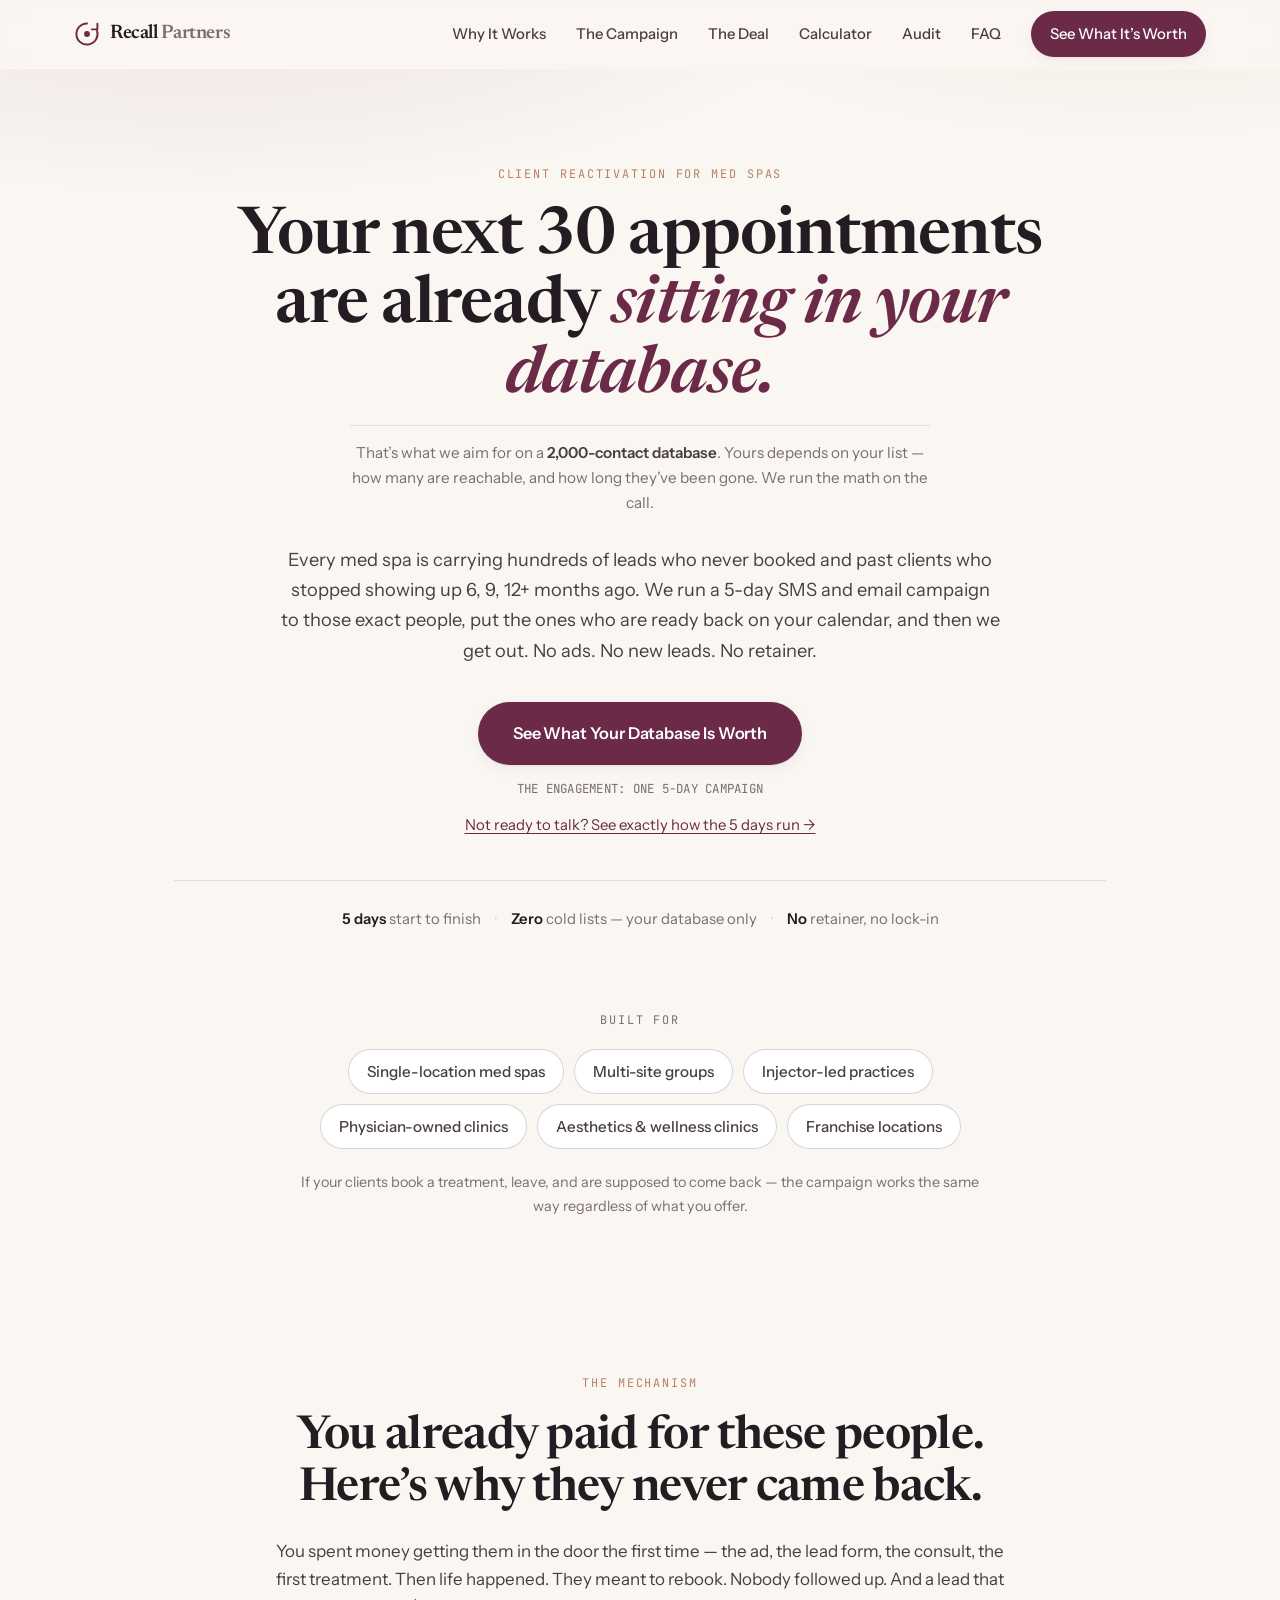
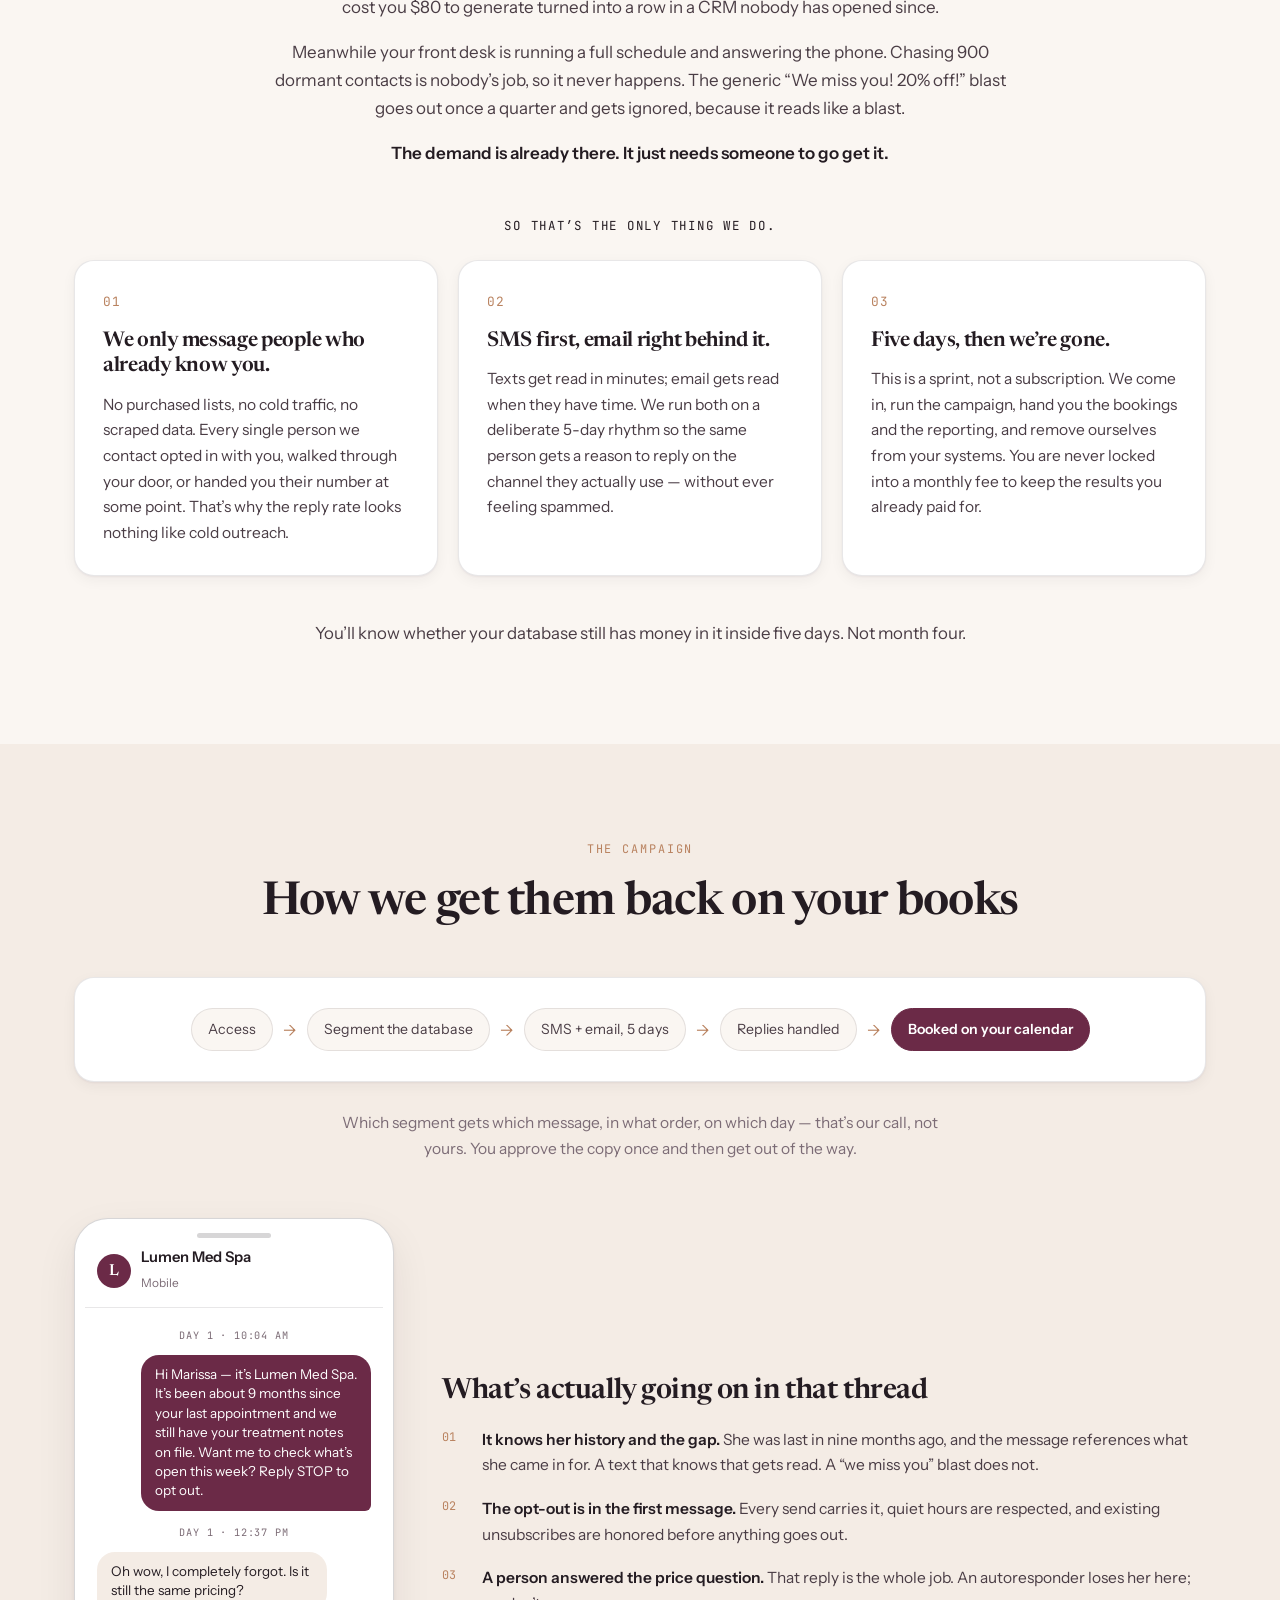
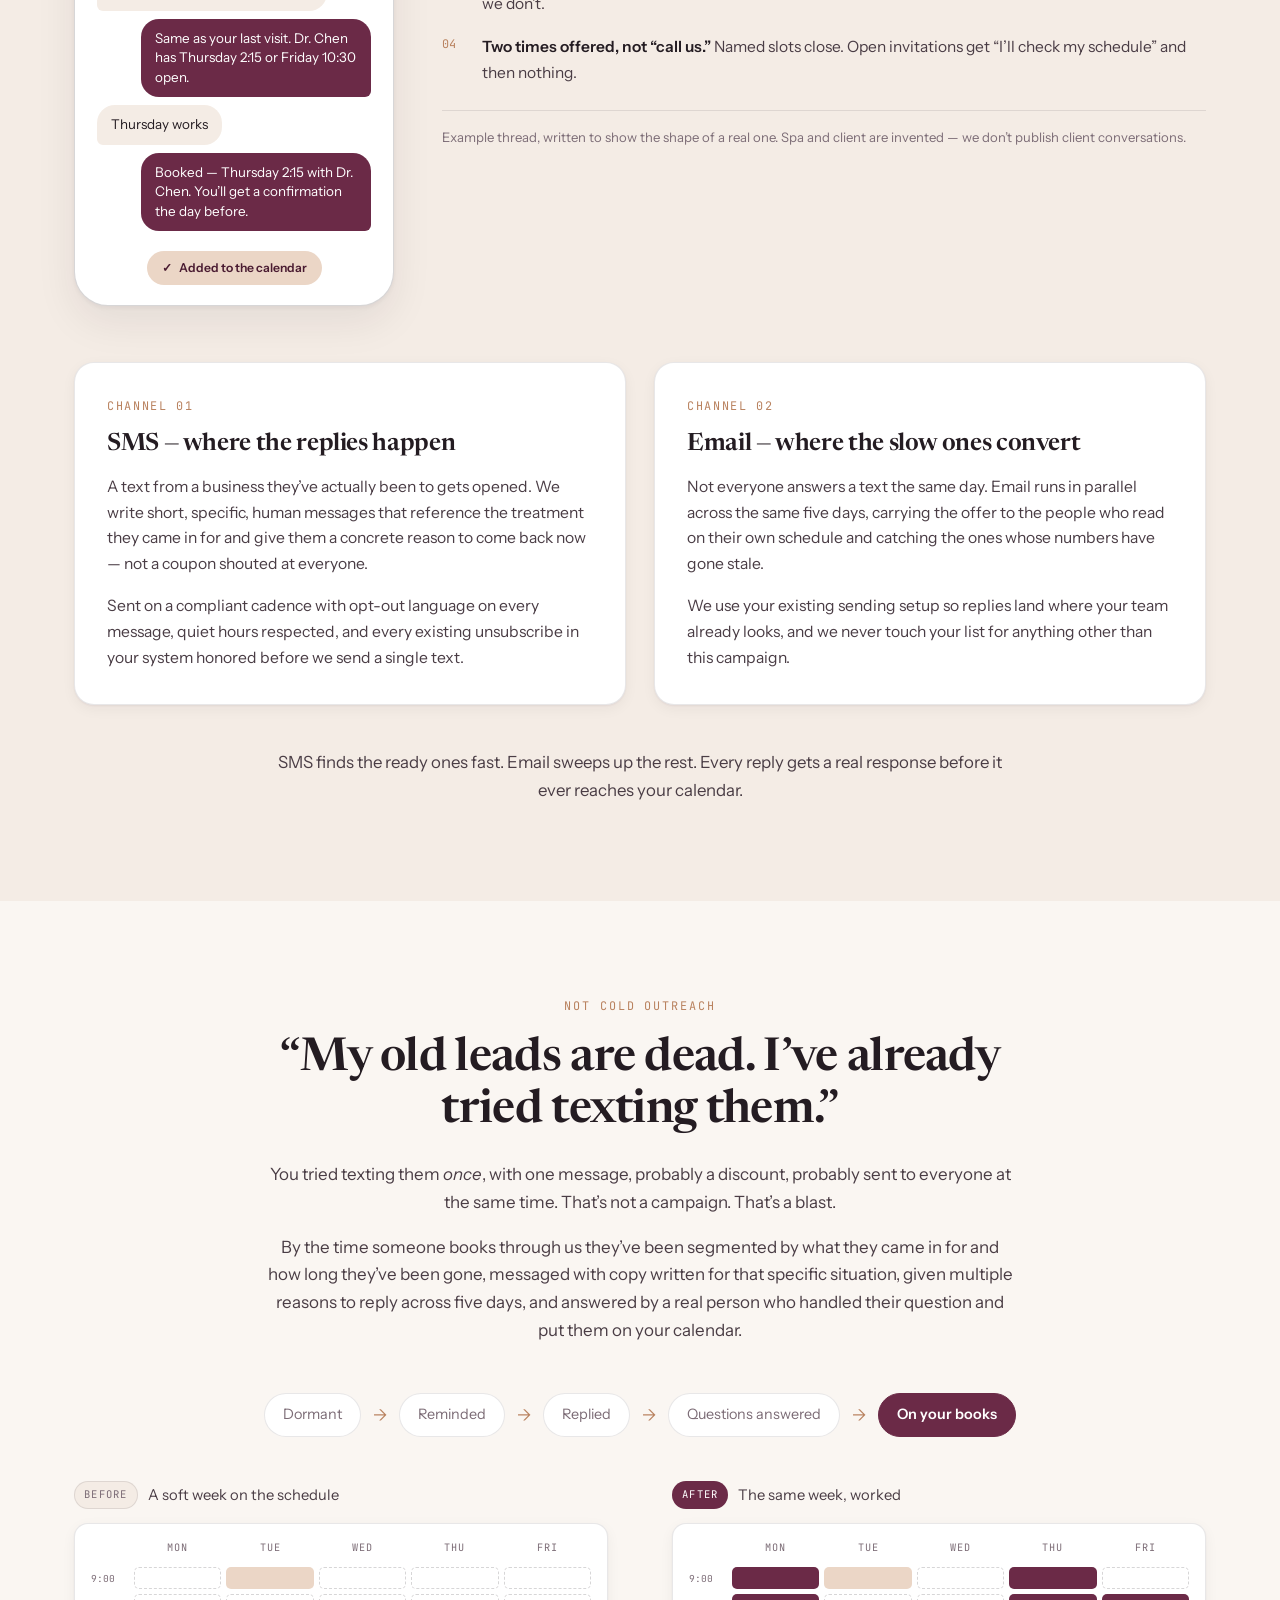
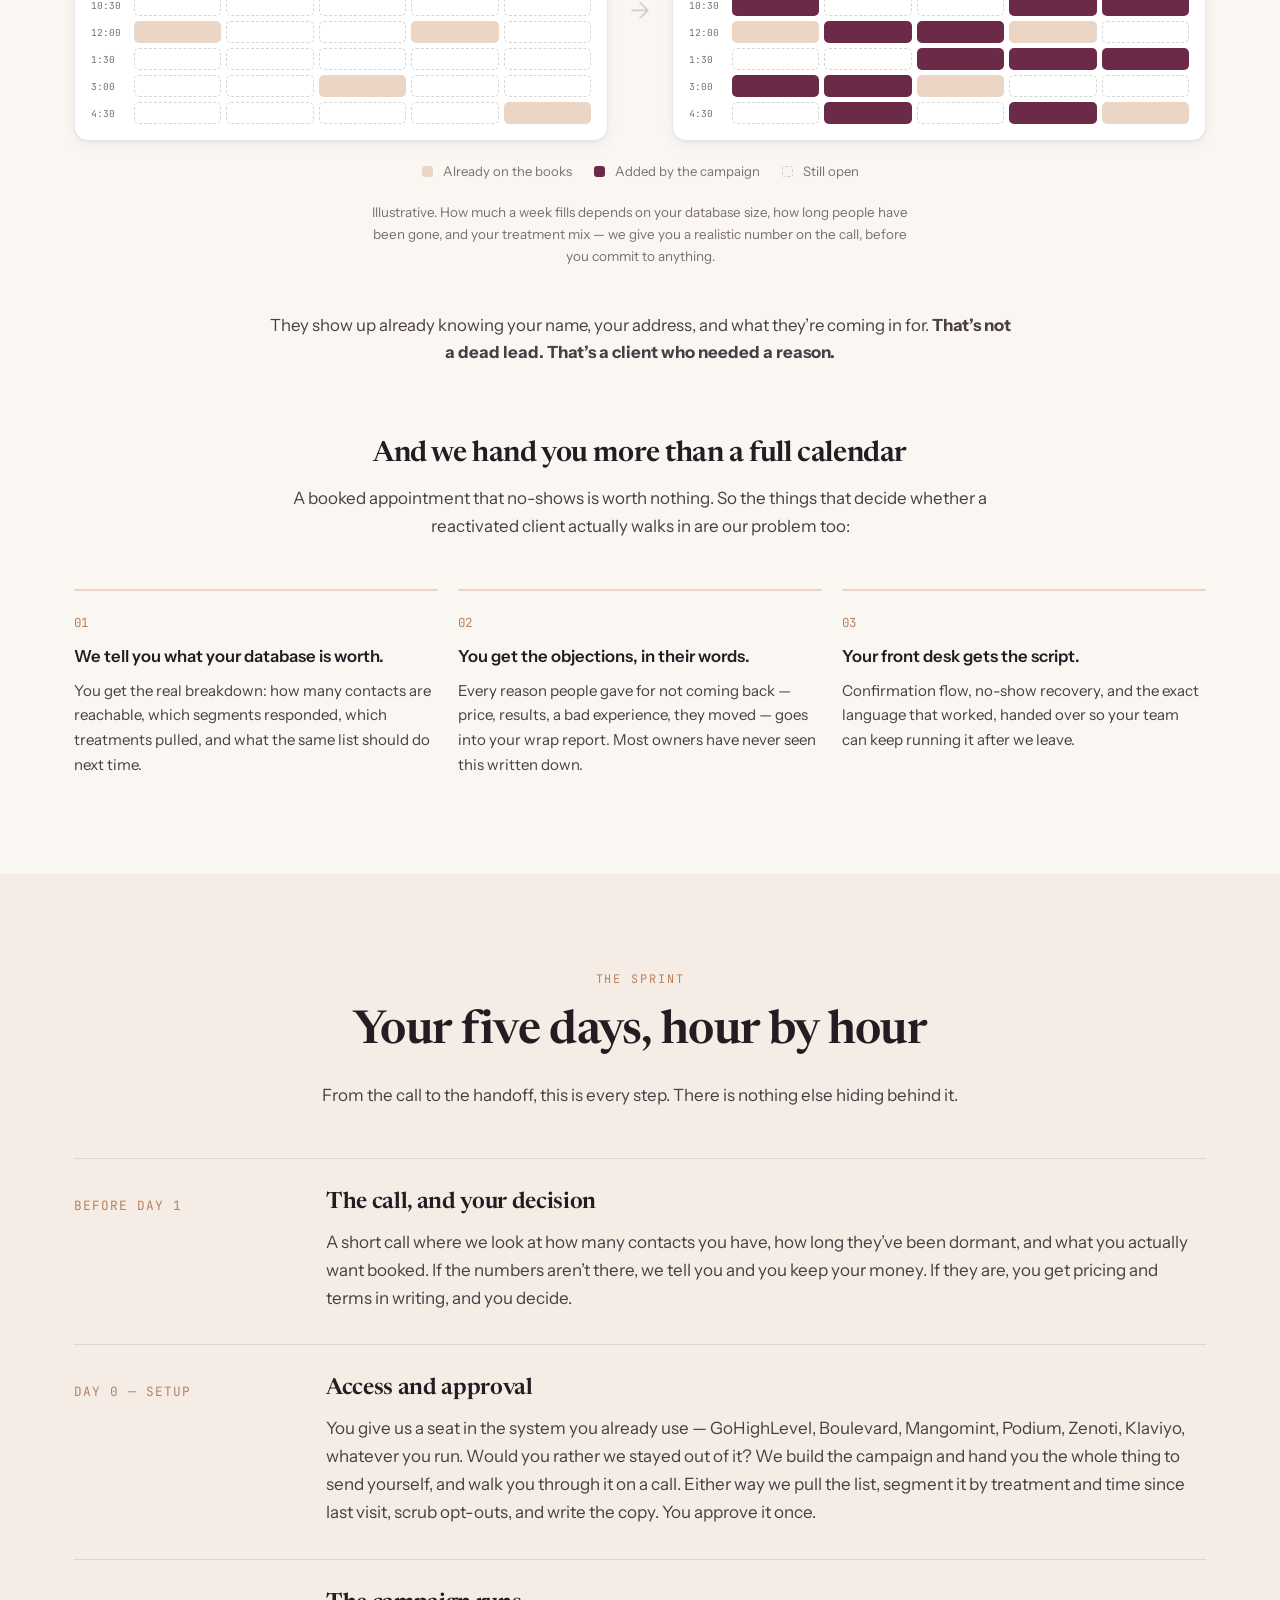
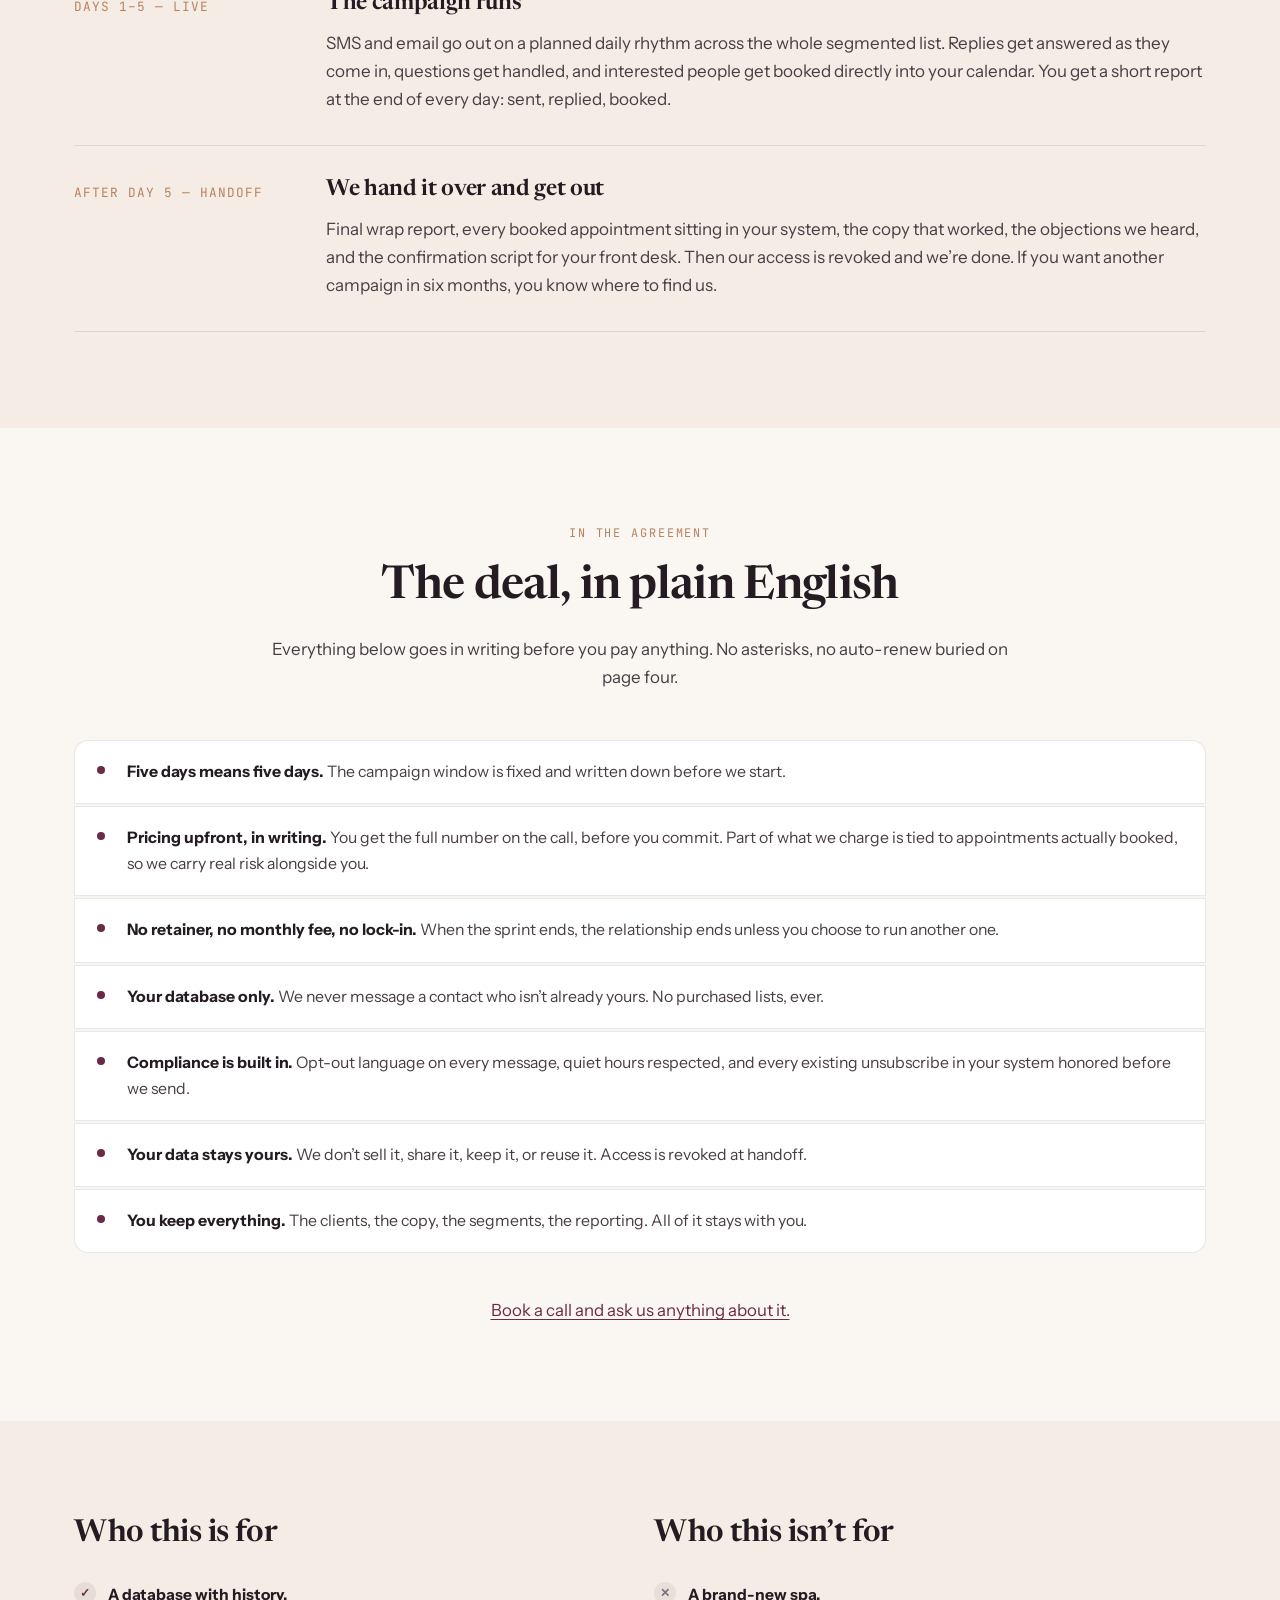
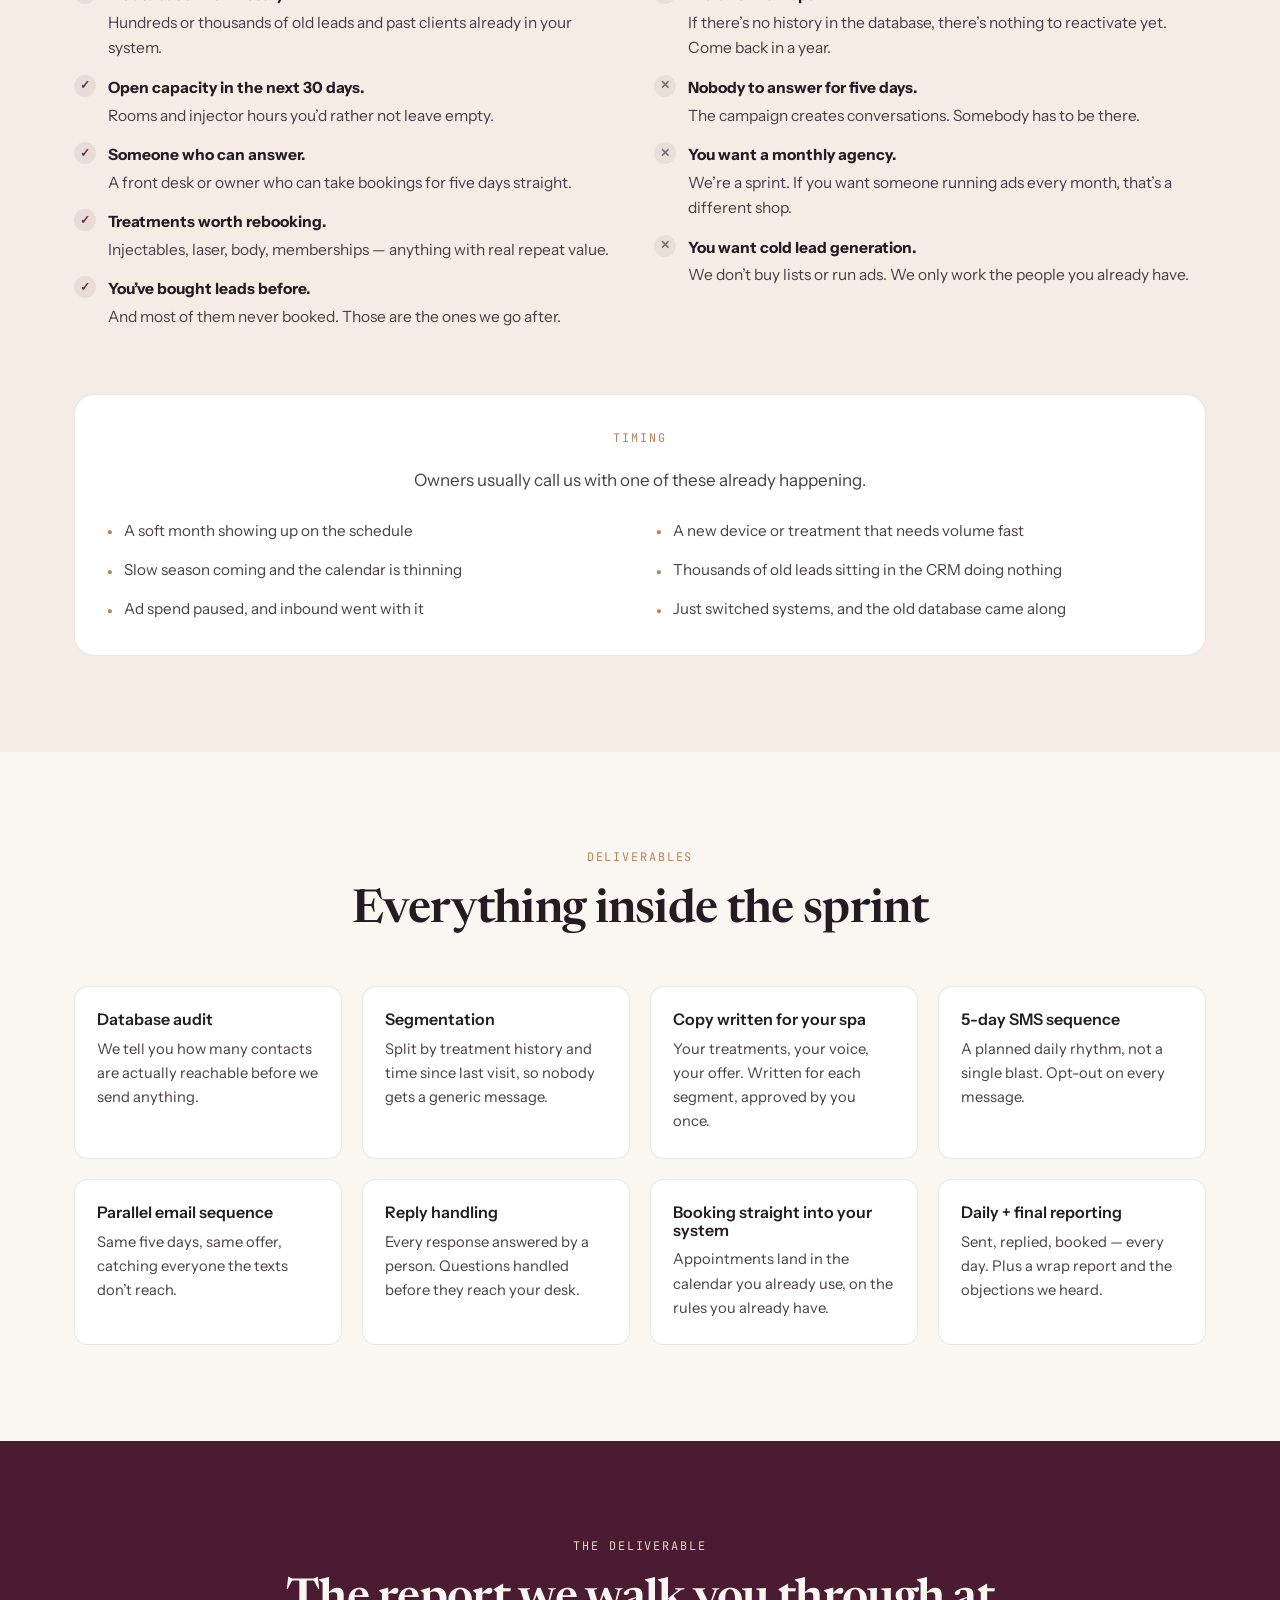
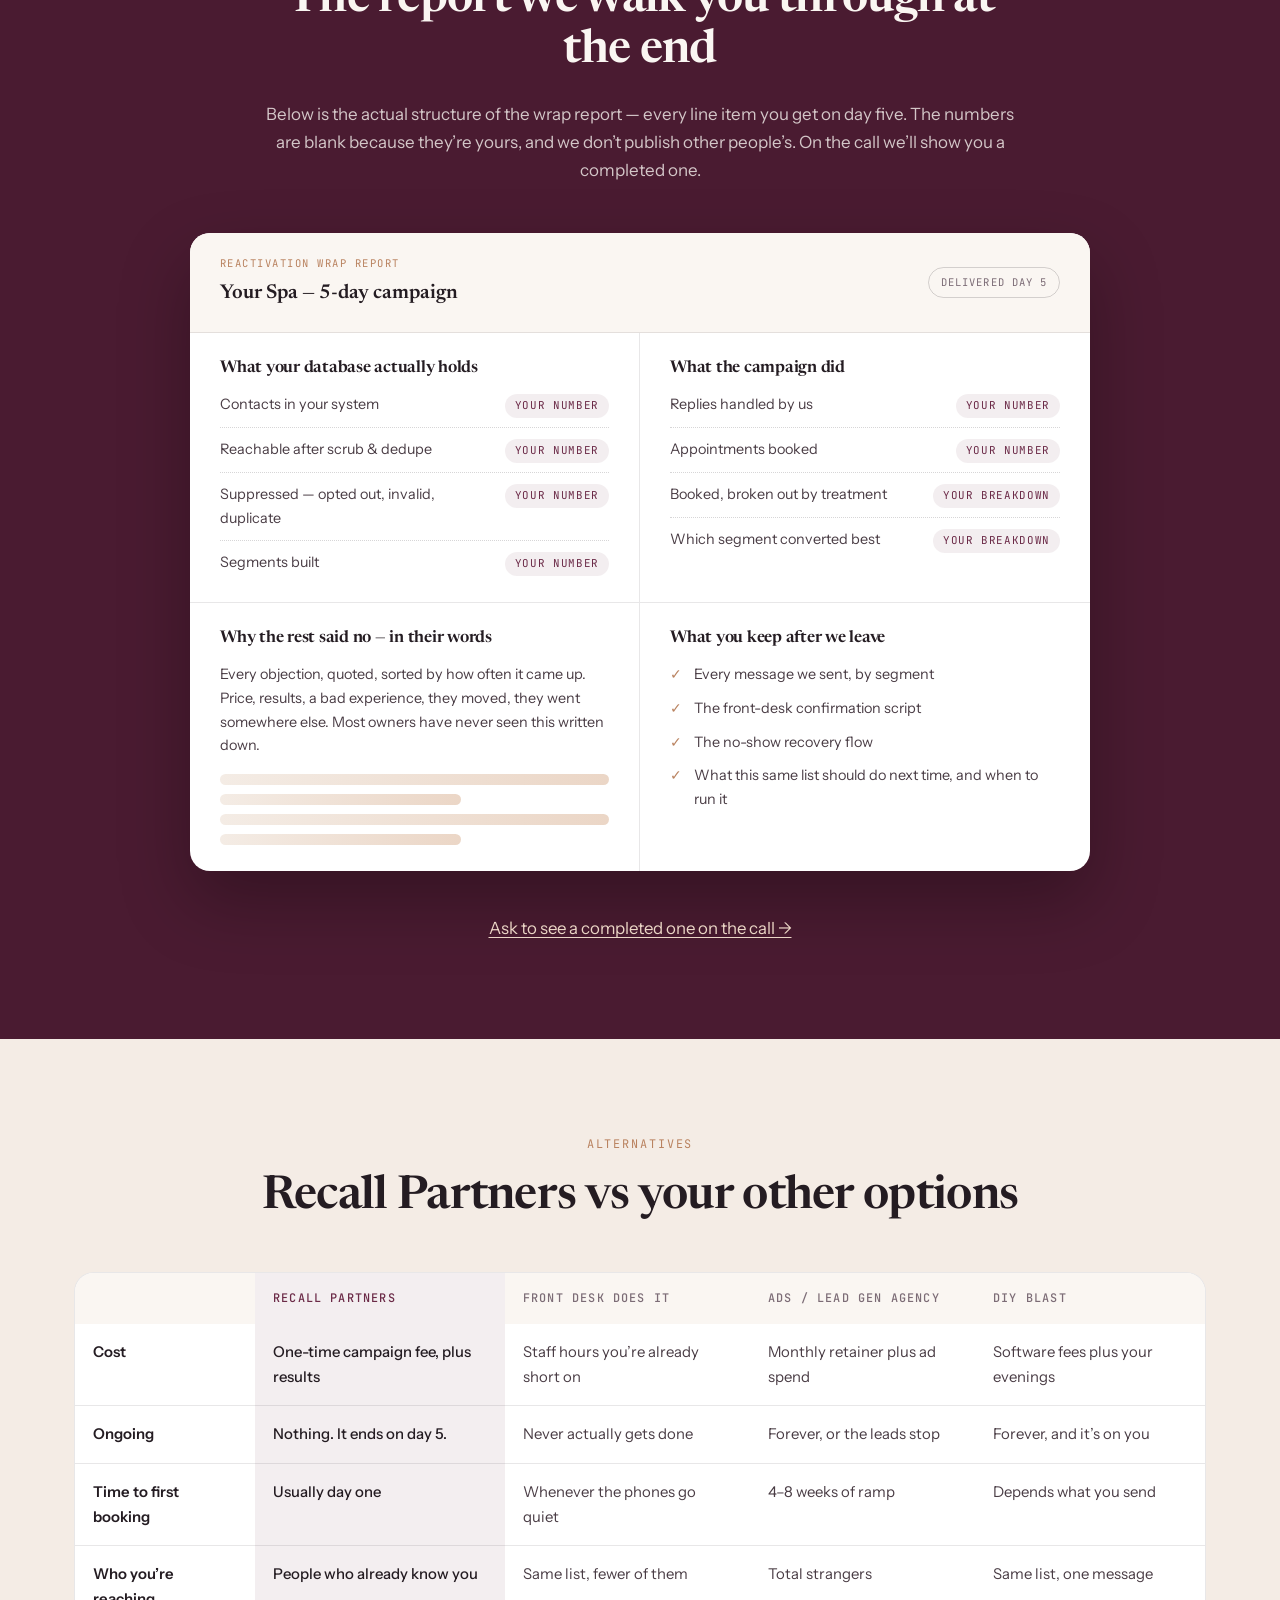
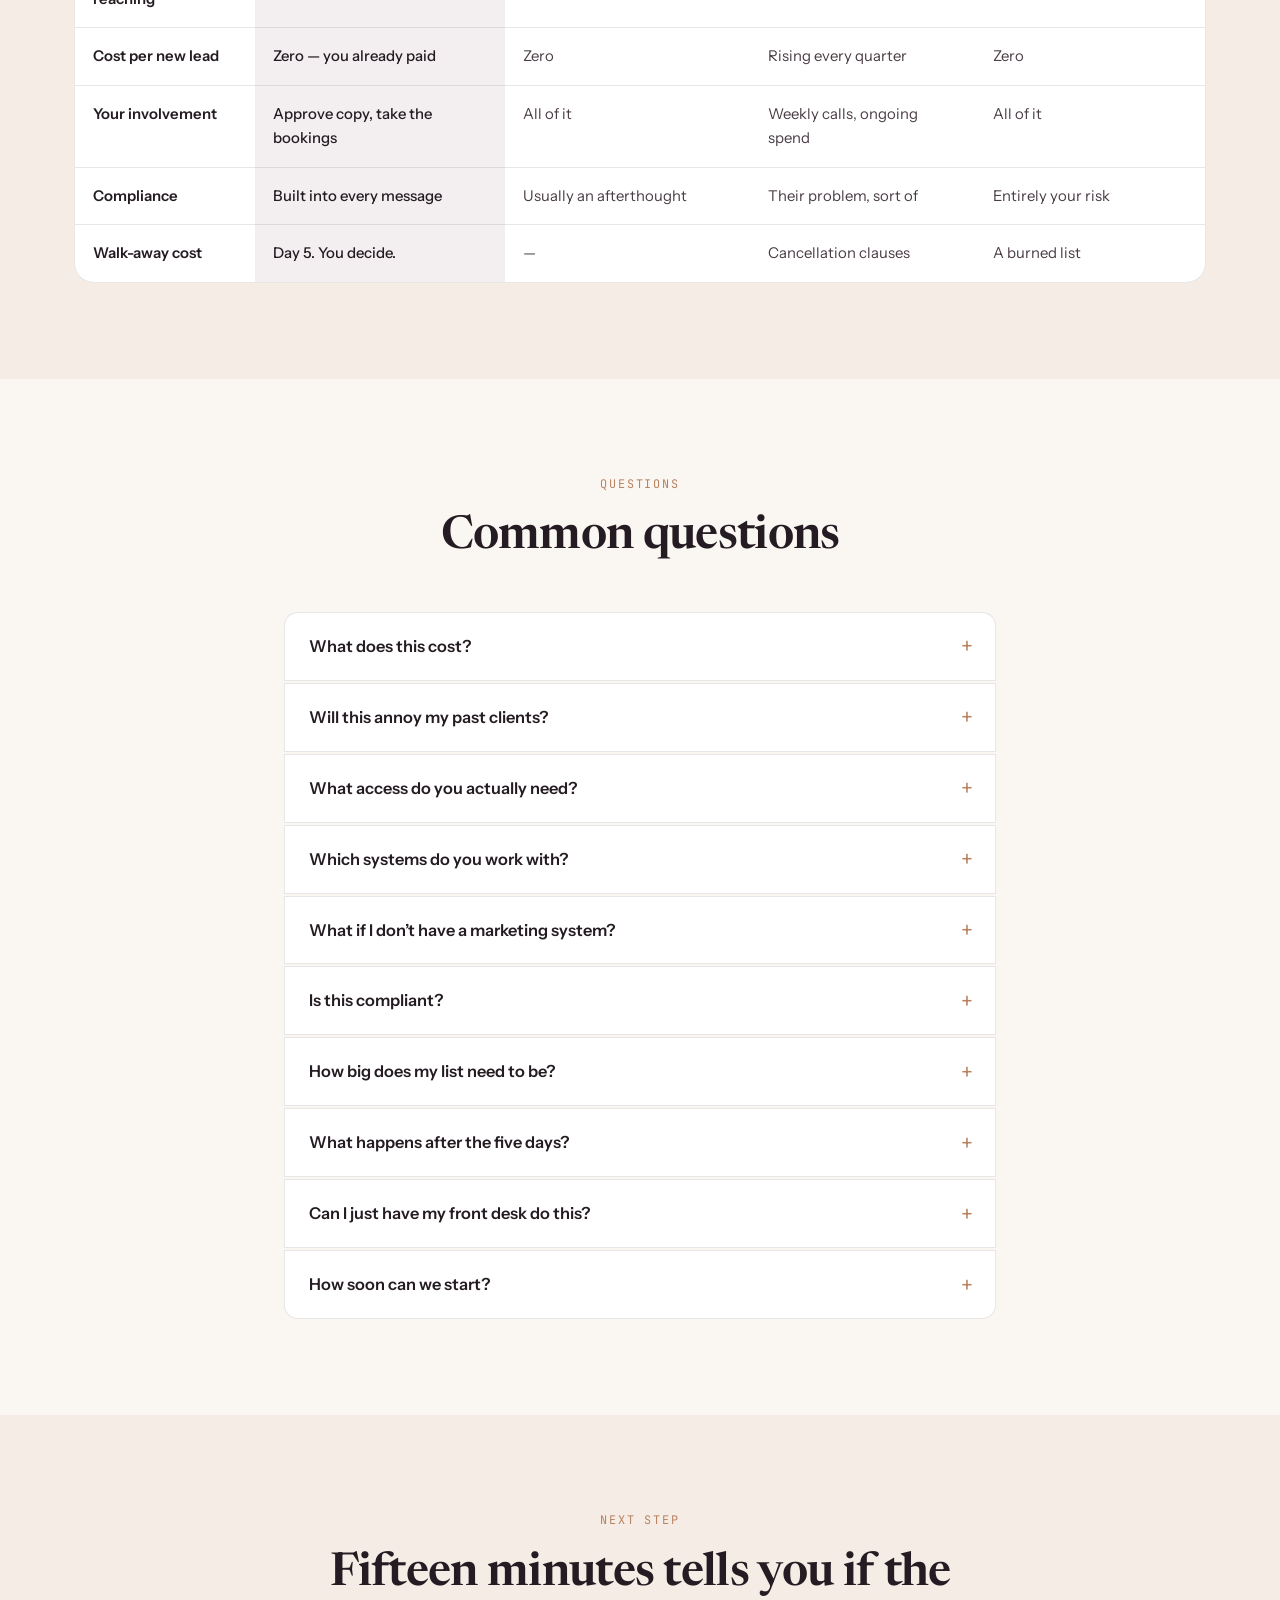
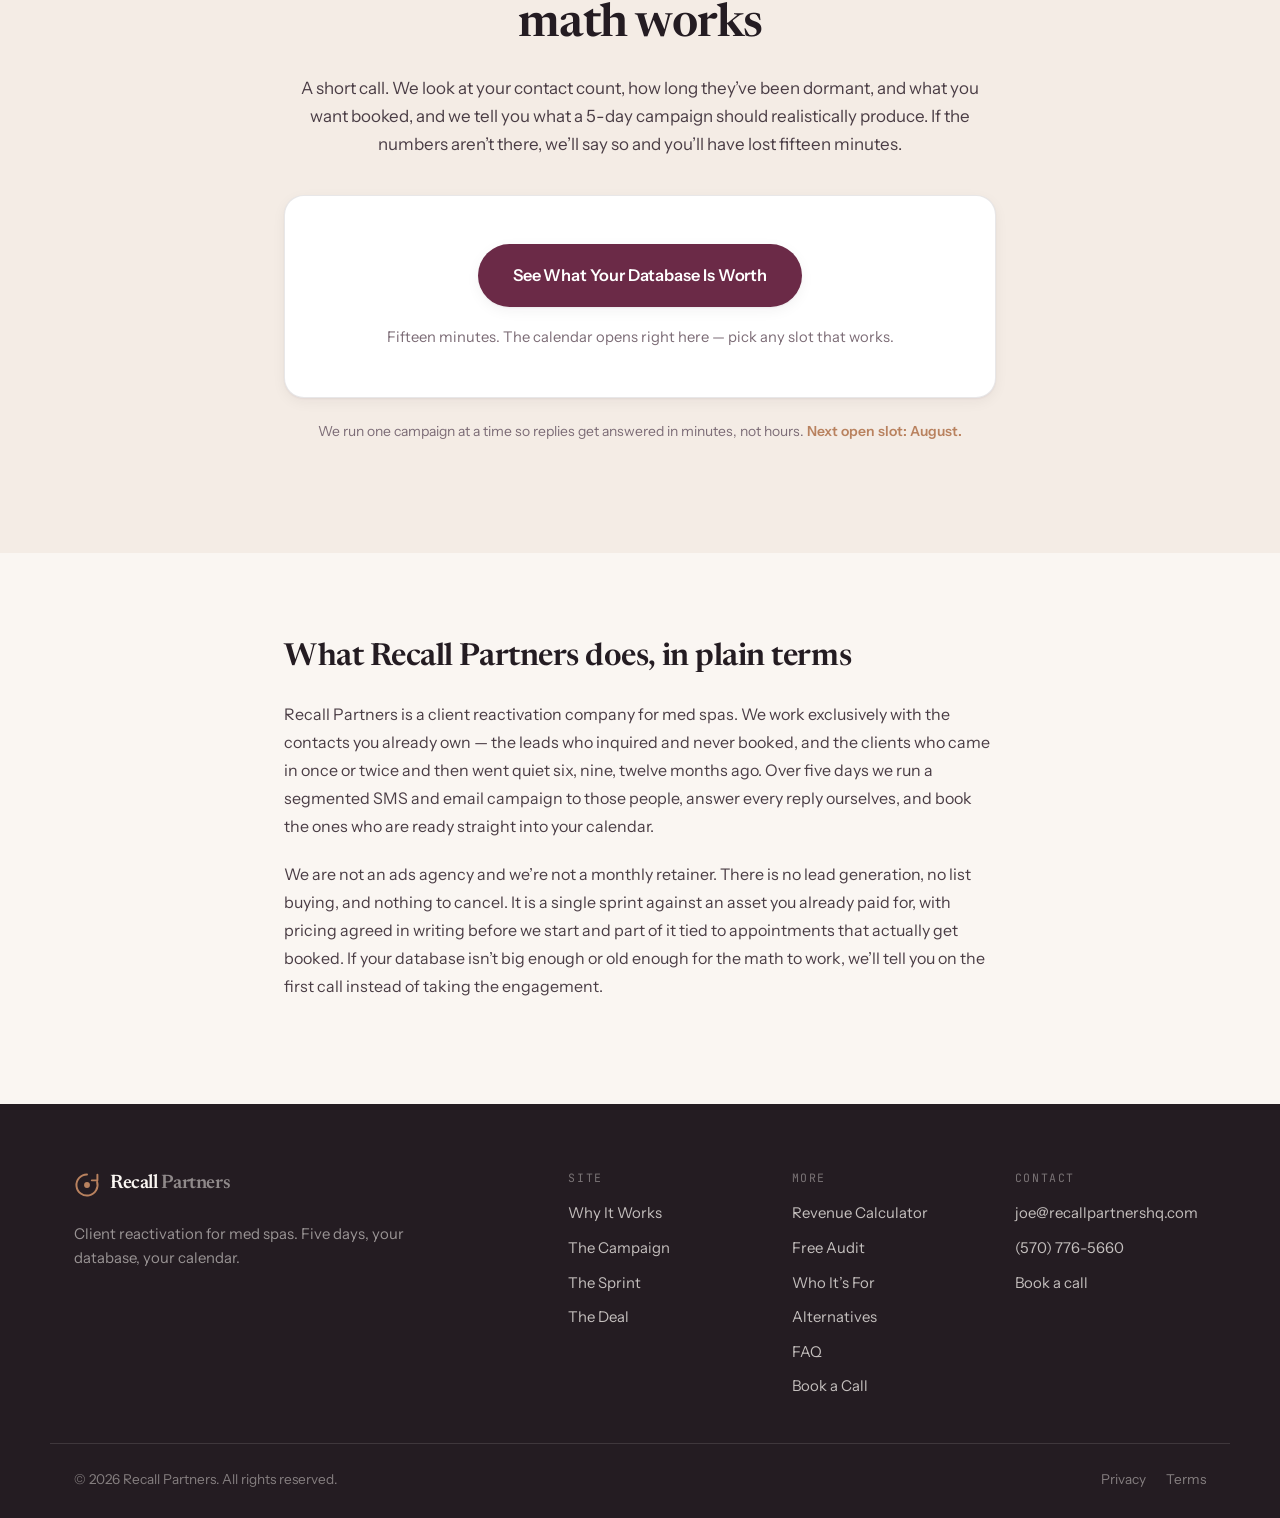
==== commit b8529cae: "Stop promising we need an export; name both delivery paths We don't ask a practice to export its con" ====
--- a/index.html
+++ b/index.html
@@ -167,7 +167,7 @@
           "name": "What if I don’t have a marketing system?",
           "acceptedAnswer": {
             "@type": "Answer",
-            "text": "Then all we need is a clean export of your contacts and we’ll run the campaign on our own sending setup. You still get every booking in your calendar and the full list back at the end. It costs you nothing extra."
+            "text": "You probably have more of one than you think — the software you already book clients in usually sends texts and emails, and a seat in that is all we need. If it genuinely can’t send, we build the campaign and hand you the whole thing ready to go — every message, in order, with the list segmented — and walk you through running it on a call. Either way you are not exporting your contacts to us, and it costs you nothing extra."
           }
         },
         {
@@ -771,11 +771,11 @@
         <div class="timeline__body">
           <h3>Access and approval</h3>
           <p>
-            You give us access to your marketing system &mdash; GoHighLevel, Boulevard,
-            Mangomint, Podium, Zenoti, Klaviyo, whatever you run. No system? We work from a
-            clean export and set up the sending for the campaign. We pull the list, segment
-            it by treatment and time since last visit, scrub opt-outs, and write the copy.
-            You approve it once.
+            You give us a seat in the system you already use &mdash; GoHighLevel, Boulevard,
+            Mangomint, Podium, Zenoti, Klaviyo, whatever you run. Would you rather we stayed out of
+            it? We build the campaign and hand you the whole thing to send yourself, and walk
+            you through it on a call. Either way we pull the list, segment it by treatment and
+            time since last visit, scrub opt-outs, and write the copy. You approve it once.
           </p>
         </div>
       </li>
@@ -1169,9 +1169,12 @@
         <summary>What if I don&rsquo;t have a marketing system?</summary>
         <div class="faq__a">
           <p>
-            Then all we need is a clean export of your contacts and we&rsquo;ll run the campaign
-            on our own sending setup. You still get every booking in your calendar and the
-            full list back at the end. It costs you nothing extra.
+            You probably have more of one than you think &mdash; the software you already book
+            clients in usually sends texts and emails, and a seat in that is all we need. If it
+            genuinely can&rsquo;t send, we build the campaign and hand you the whole thing ready
+            to go &mdash; every message, in order, with the list segmented &mdash; and walk you
+            through running it on a call. Either way you aren&rsquo;t exporting your contacts to
+            us, and it costs you nothing extra.
           </p>
         </div>
       </details>
--- a/assets/styles.css
+++ b/assets/styles.css
@@ -561,6 +561,10 @@
 .report h2 { color: var(--cream); }
 .report .eyebrow { color: var(--rose-soft); }
 .report .lede { color: rgba(250, 246, 242, .78); }
+/* The homepage's kicker here is a bare link, so it never needed a body
+   colour. /audit puts a sentence around the link, and --muted on deep
+   plum is unreadable -- both halves get set. */
+.report__kicker { color: rgba(250, 246, 242, .7); }
 .report__kicker a { color: var(--rose-soft); }
 
 .repdoc {
@@ -1227,14 +1231,6 @@
 .tool-hero__inner { position: relative; text-align: center; max-width: 800px; }
 .tool-hero h1 { font-size: clamp(2.1rem, 4.6vw, 3.25rem); margin-bottom: 20px; }
 .tool-hero .lede { margin-inline: auto; }
-.tool-hero__stats {
-  display: flex; align-items: center; justify-content: center;
-  flex-wrap: wrap; gap: 10px 14px;
-  margin-top: 26px;
-  font-size: .88rem; color: var(--muted);
-}
-.tool-hero__stats b { color: var(--ink); font-weight: 600; }
-.tool-hero__stats .dot { color: var(--line-strong); }
 
 /* ---------- The panel ---------- */
 .tool-section { padding: 8px 0 96px; }
@@ -1696,9 +1692,6 @@
 }
 .calcres__reset:hover { color: var(--plum); }
 
-/* ---------- Below-the-tool explainer ---------- */
-.calchow { background: var(--cream-2); }
-
 @media (max-width: 700px) {
   .calcres__hero { padding: 32px 22px 30px; }
   .calcres__body { padding: 26px 22px 28px; }
@@ -1720,34 +1713,16 @@
    there is no results styling in this block.
    ============================================================ */
 
-/* Sits under a full section rather than directly under the hero, so
-   it needs its top padding back. */
-.tool-section--spaced { padding-top: 72px; }
+/* Second hero paragraph: the "nothing happens on this screen" line,
+   held apart from the lede so it lands as its own beat. */
+.tool-hero__lede2 {
+  margin: 14px auto 0;
+  font-size: .96rem;
+  color: var(--muted);
+  max-width: 54ch;
+}
 
 .tool-hero__cta { margin-top: 30px; }
-.tool-hero__ctanote {
-  margin: 14px auto 0;
-  max-width: 52ch;
-  font-size: .86rem;
-  color: var(--muted);
-  line-height: 1.55;
-}
-.tool-hero__ctanote a { color: var(--plum); font-weight: 600; text-underline-offset: 3px; }
-
-/* Says once more, at the top of the form, that pressing the button
-   sends her answers to a person instead of printing a number. Anyone
-   arriving from /calculator has exactly the wrong expectation. */
-.auditintro {
-  background: var(--plum-soft);
-  border-radius: var(--radius);
-  padding: 16px 18px;
-  margin: 0 0 26px;
-  font-size: .9rem;
-  color: var(--ink-2);
-  line-height: 1.6;
-}
-.auditintro b { color: var(--plum-deep); font-weight: 600; }
-
 /* Failed send. The calculator swallows a failed POST because the
    visitor already has what she came for; here the POST *is* the
    product, so this has to be loud. */
@@ -1870,7 +1845,6 @@
 }
 
 @media (max-width: 700px) {
-  .tool-section--spaced { padding-top: 56px; }
   .auditdone__hero { padding: 32px 22px 30px; }
   .auditdone__body { padding: 26px 22px 28px; }
   .auditecho { padding: 18px 20px; }
@@ -1878,3 +1852,130 @@
   .auditecho__list li { display: grid; gap: 2px; }
   .auditecho__list i { text-align: left; }
 }
+
+/* ============================================================
+   LANDING-PAGE PASS — /calculator and /audit
+   ------------------------------------------------------------
+   Three components added when both tool pages were rebuilt around
+   the standard landing-page shape: headline -> sub-head -> hero
+   proof image -> CTA -> form -> three objections.
+
+   1. .heroproof  — the hero image slot. It carries proof of the
+      headline, so each page gets the artefact its own promise is
+      about: /calculator shows a week filling with bookings (the
+      outcome the number stands for), /audit shows the message
+      thread it writes for you (the thing being delivered). Both
+      re-use markup that already exists on the homepage, so this
+      adds no bytes to download — the razor was "proof without a
+      new image request".
+
+   2. .stepbar / .toolstep / .stepnav — the audit intake broken
+      into four short screens. Twelve fields on one page reads as
+      a chore however short each one is; three or four at a time
+      reads as almost done.
+
+   3. .objx — the three objections below the fold, most common
+      first. Question, then a straight answer.
+   ============================================================ */
+
+/* ---------- Hero proof image ---------- */
+.heroproof {
+  margin: 34px auto 0;
+  max-width: 560px;
+}
+/* The homepage phone is 320px inside a two-column split. On a
+   centred hero it needs to sit smaller so the CTA under it stays
+   the thing being looked at. */
+.heroproof .phone__frame { max-width: 288px; }
+.heroproof .week { padding: 14px; }
+.heroproof .slot { height: 18px; }
+.heroproof__caption {
+  margin: 14px auto 0;
+  max-width: 54ch;
+  font-size: .8rem;
+  line-height: 1.55;
+  color: var(--muted);
+}
+
+/* ---------- Multi-step intake ---------- */
+.stepbar { margin-bottom: 26px; }
+.stepbar__meta {
+  display: flex; align-items: baseline; justify-content: space-between;
+  gap: 12px;
+  margin-bottom: 9px;
+}
+.stepbar__now {
+  font-family: var(--font-mono);
+  font-size: .66rem; letter-spacing: .14em; text-transform: uppercase;
+  color: var(--rose);
+}
+.stepbar__left { font-size: .8rem; color: var(--muted); }
+.stepbar__track {
+  height: 5px;
+  border-radius: 999px;
+  background: var(--cream-2);
+  overflow: hidden;
+}
+.stepbar__fill {
+  display: block;
+  height: 100%;
+  width: 25%;
+  border-radius: 999px;
+  background: var(--plum);
+  transition: width .3s ease;
+}
+
+.toolstep { display: grid; gap: 22px; }
+.toolstep[hidden] { display: none !important; }
+
+.stepnav { display: grid; gap: 12px; margin-top: 2px; }
+.stepnav .btn { width: 100%; }
+.stepnav__back {
+  justify-self: center;
+  border: 0; background: none; padding: 4px;
+  font-size: .86rem; color: var(--muted); font-weight: 500;
+  text-decoration: underline; text-underline-offset: 3px;
+  cursor: pointer;
+}
+.stepnav__back:hover { color: var(--plum); }
+
+/* ---------- Three objections ---------- */
+.objx {
+  max-width: 720px;
+  margin: 0 auto;
+  display: grid;
+  gap: 0;
+  list-style: none;
+  padding: 0;
+}
+.objx li {
+  padding: 26px 0;
+  border-bottom: 1px solid var(--line);
+}
+.objx li:first-child { padding-top: 0; }
+.objx li:last-child { border-bottom: 0; padding-bottom: 0; }
+.objx h3 {
+  font-family: var(--font-serif);
+  font-variation-settings: "opsz" 32;
+  font-size: 1.22rem; font-weight: 600;
+  letter-spacing: -0.015em;
+  line-height: 1.3;
+  margin-bottom: 9px;
+}
+.objx p {
+  margin: 0;
+  font-size: .97rem;
+  line-height: 1.62;
+  color: var(--ink-2);
+}
+.objx b { color: var(--ink); font-weight: 600; }
+
+@media (max-width: 700px) {
+  .heroproof { margin-top: 28px; }
+  /* "Step 1 of 4 · Last time you contacted them" plus a blurb will
+     not sit on one line on a phone, and half-wrapping it reads as
+     broken. Stack the two instead. */
+  .stepbar__meta { display: grid; gap: 3px; }
+  .objx li { padding: 22px 0; }
+  .objx h3 { font-size: 1.1rem; }
+}
